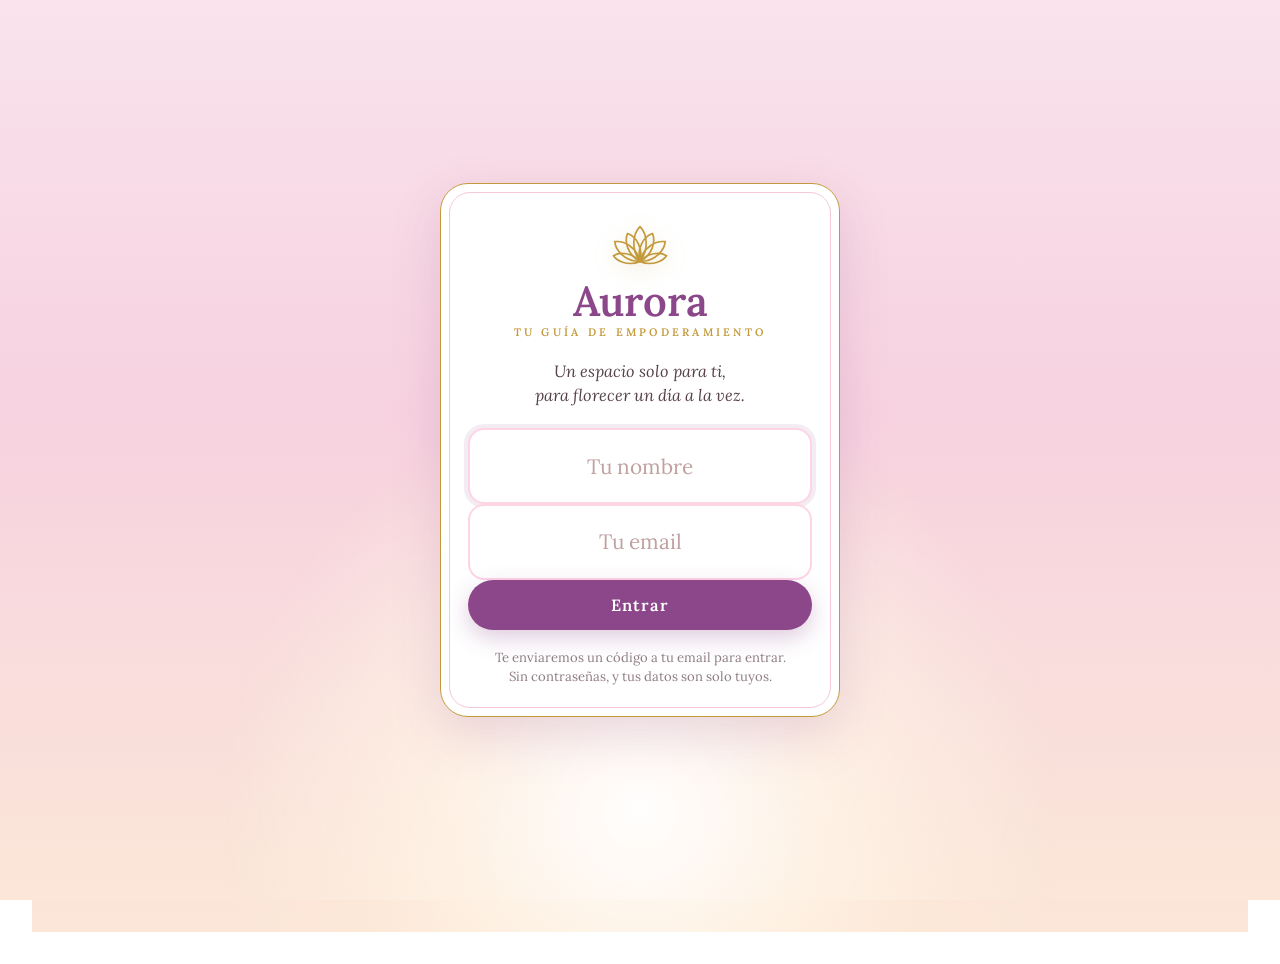
==== index.html @ d2183c68 "Hada madrina: usar la imagen de la dueña, con las alas separadas en capas para que aleteen y la estr" ====
<!DOCTYPE html>
<html lang="es">
<head>
  <meta charset="UTF-8" />
  <meta name="viewport" content="width=device-width, initial-scale=1.0"/>
  <meta name="theme-color" content="#ffd4e5"/>
  <meta name="description" content="Tu compañera de empoderamiento personal: diario emocional, metas, hábitos y más."/>
  <meta name="apple-mobile-web-app-capable" content="yes"/>
  <meta name="apple-mobile-web-app-status-bar-style" content="default"/>
  <meta name="apple-mobile-web-app-title" content="Aurora"/>
  <link rel="manifest" href="/manifest.json"/>
  <link rel="apple-touch-icon" href="/icon-192.png"/>
  <link rel="icon" type="image/png" sizes="192x192" href="/icon-192.png"/>
  <link rel="icon" type="image/png" sizes="512x512" href="/icon-512.png"/>
  <link rel="preconnect" href="https://fonts.googleapis.com">
  <link rel="preconnect" href="https://fonts.gstatic.com" crossorigin>
  <link href="https://fonts.googleapis.com/css2?family=Libre+Baskerville:wght@400;700&display=swap" rel="stylesheet">
  <title>Aurora - Tu Guía de Empoderamiento</title>
  <link rel="stylesheet" href="style.css?v=120" />
  
  <!-- ⭐ ADMIN MODE EARLY DETECTION -->
  <script>
    if (new URLSearchParams(window.location.search).has('admin')) {
      console.log('🔧 Modo Admin detectado en HEAD');
      localStorage.setItem('usuario', 'Admin');
      document.addEventListener('DOMContentLoaded', () => {
        const dashboard = document.getElementById('seccion-dashboard');
        const menu = document.getElementById('seccion-menu');
        const misCitas = document.getElementById('btn-mis-citas');
        const header = document.querySelector('header');
        const btnFlotante = document.querySelector('.btn-menu-flotante');
        
        if (dashboard) dashboard.classList.remove('activa');
        if (menu) menu.classList.add('activa');
        if (misCitas) misCitas.classList.add('visible');
        if (header) {
          header.textContent = 'Admin';
          header.classList.remove('oculto');
        }
        if (btnFlotante) btnFlotante.classList.remove('oculto');
        
        console.log('✅ Admin portal activado desde HEAD');
      });
    }
  </script>
  <script>
    if ('serviceWorker' in navigator) {
      window.addEventListener('load', () => {
        navigator.serviceWorker.register('/service-worker.js')
          .then(reg => console.log('✅ SW registrado'))
          .catch(err => console.log('❌ Error SW', err));
      });
    }
  </script>
  <link rel="stylesheet" href="/aurora2.css?v=1">
  <link rel="stylesheet" href="/aurora3.css?v=11">
  <link rel="stylesheet" href="/hada.css?v=2">
</head>
<body>
  <header class="oculto">Aurora</header>
  
  <!-- Botón flotante para volver al menú -->
  <button class="btn-menu-flotante oculto" onclick="mostrarMenu()" title="Volver al Menú">
    📋
  </button>
  

  

  <main>
    <!-- SECCIÓN MI DÍA (DASHBOARD) - PORTADA PRINCIPAL -->
    <section id="seccion-dashboard" class="seccion activa">
      <div class="a2-portada" id="portadaPrincipal">
        <div class="a2-cielo a2-cielo-1 activa"></div>
        <div class="a2-cielo a2-cielo-2"></div>
        <div class="a2-cielo a2-cielo-3"></div>
        <div class="a2-cielo a2-cielo-4"></div>
        <div class="a2-cielo a2-cielo-5"></div>
        <div class="a2-cielo a2-cielo-6"></div>
        <div class="a2-sol"></div>
        <div class="a2-adorno" style="top:7%;left:8%;width:34px;height:34px;animation-delay:-2s"><svg viewBox="-12 -12 24 24"><g fill="#F2B8C6"><path d="M0,0 C5,-4.2 3.8,-9.6 0,-12 C-3.8,-9.6 -5,-4.2 0,0 Z" transform="rotate(0)"/><path d="M0,0 C5,-4.2 3.8,-9.6 0,-12 C-3.8,-9.6 -5,-4.2 0,0 Z" transform="rotate(72)"/><path d="M0,0 C5,-4.2 3.8,-9.6 0,-12 C-3.8,-9.6 -5,-4.2 0,0 Z" transform="rotate(144)"/><path d="M0,0 C5,-4.2 3.8,-9.6 0,-12 C-3.8,-9.6 -5,-4.2 0,0 Z" transform="rotate(216)"/><path d="M0,0 C5,-4.2 3.8,-9.6 0,-12 C-3.8,-9.6 -5,-4.2 0,0 Z" transform="rotate(288)"/></g><circle r="2.4" fill="#C39A3B"/></svg></div><div class="a2-adorno" style="top:13%;right:10%;width:22px;height:22px;animation-delay:-6s"><svg viewBox="-12 -12 24 24"><g fill="#D9C7EA"><path d="M0,0 C5,-4.2 3.8,-9.6 0,-12 C-3.8,-9.6 -5,-4.2 0,0 Z" transform="rotate(0)"/><path d="M0,0 C5,-4.2 3.8,-9.6 0,-12 C-3.8,-9.6 -5,-4.2 0,0 Z" transform="rotate(72)"/><path d="M0,0 C5,-4.2 3.8,-9.6 0,-12 C-3.8,-9.6 -5,-4.2 0,0 Z" transform="rotate(144)"/><path d="M0,0 C5,-4.2 3.8,-9.6 0,-12 C-3.8,-9.6 -5,-4.2 0,0 Z" transform="rotate(216)"/><path d="M0,0 C5,-4.2 3.8,-9.6 0,-12 C-3.8,-9.6 -5,-4.2 0,0 Z" transform="rotate(288)"/></g><circle r="2.4" fill="#C39A3B"/></svg></div><div class="a2-adorno" style="top:24%;left:16%;width:12px;height:12px;animation-delay:-4s"><svg viewBox="-10 -10 20 20"><path fill="#C39A3B" d="M0,-10 C2.2,-2.2 2.2,-2.2 10,0 C2.2,2.2 2.2,2.2 0,10 C-2.2,2.2 -2.2,2.2 -10,0 C-2.2,-2.2 -2.2,-2.2 0,-10 Z"/></svg></div><div class="a2-adorno" style="top:20%;right:22%;width:10px;height:10px;animation-delay:-8s"><svg viewBox="-10 -10 20 20"><path fill="#C39A3B" d="M0,-10 C2.2,-2.2 2.2,-2.2 10,0 C2.2,2.2 2.2,2.2 0,10 C-2.2,2.2 -2.2,2.2 -10,0 C-2.2,-2.2 -2.2,-2.2 0,-10 Z"/></svg></div><div class="a2-adorno" style="bottom:16%;left:7%;width:26px;height:26px;animation-delay:-3s"><svg viewBox="-12 -12 24 24"><g fill="#F6D2B4"><path d="M0,0 C5,-4.2 3.8,-9.6 0,-12 C-3.8,-9.6 -5,-4.2 0,0 Z" transform="rotate(0)"/><path d="M0,0 C5,-4.2 3.8,-9.6 0,-12 C-3.8,-9.6 -5,-4.2 0,0 Z" transform="rotate(72)"/><path d="M0,0 C5,-4.2 3.8,-9.6 0,-12 C-3.8,-9.6 -5,-4.2 0,0 Z" transform="rotate(144)"/><path d="M0,0 C5,-4.2 3.8,-9.6 0,-12 C-3.8,-9.6 -5,-4.2 0,0 Z" transform="rotate(216)"/><path d="M0,0 C5,-4.2 3.8,-9.6 0,-12 C-3.8,-9.6 -5,-4.2 0,0 Z" transform="rotate(288)"/></g><circle r="2.4" fill="#C39A3B"/></svg></div><div class="a2-adorno" style="bottom:9%;right:8%;width:38px;height:38px;animation-delay:-9s"><svg viewBox="-12 -12 24 24"><g fill="#F6C9DA"><path d="M0,0 C5,-4.2 3.8,-9.6 0,-12 C-3.8,-9.6 -5,-4.2 0,0 Z" transform="rotate(0)"/><path d="M0,0 C5,-4.2 3.8,-9.6 0,-12 C-3.8,-9.6 -5,-4.2 0,0 Z" transform="rotate(72)"/><path d="M0,0 C5,-4.2 3.8,-9.6 0,-12 C-3.8,-9.6 -5,-4.2 0,0 Z" transform="rotate(144)"/><path d="M0,0 C5,-4.2 3.8,-9.6 0,-12 C-3.8,-9.6 -5,-4.2 0,0 Z" transform="rotate(216)"/><path d="M0,0 C5,-4.2 3.8,-9.6 0,-12 C-3.8,-9.6 -5,-4.2 0,0 Z" transform="rotate(288)"/></g><circle r="2.4" fill="#C39A3B"/></svg></div><div class="a2-adorno" style="bottom:26%;right:14%;width:11px;height:11px;animation-delay:-5s"><svg viewBox="-10 -10 20 20"><path fill="#B5527F" d="M0,-10 C2.2,-2.2 2.2,-2.2 10,0 C2.2,2.2 2.2,2.2 0,10 C-2.2,2.2 -2.2,2.2 -10,0 C-2.2,-2.2 -2.2,-2.2 0,-10 Z"/></svg></div>
        <div class="a2-contenido">
          <img src="/static/images/cartas-aurora/loto.svg" alt="Aurora" class="a2-loto" />
          <p class="a2-saludo" id="a2Saludo">Buenos días</p>
          <h1 class="a2-nombre" id="a2Nombre">Aurora</h1>
          <p class="a2-sub" id="a2Sub">Tu guía de empoderamiento</p>
          <div class="a2-tarjeta" id="a2Checkin">
            <div class="a2-preguntando">
              <p class="a2-pregunta">¿Cómo está tu día hoy?</p>
              <div class="a2-animos"><button type="button" class="a2-animo" onclick="elegirAnimo('feliz')"><span>😊</span><span>Feliz</span></button><button type="button" class="a2-animo" onclick="elegirAnimo('tranquila')"><span>😌</span><span>Tranquila</span></button><button type="button" class="a2-animo" onclick="elegirAnimo('cansada')"><span>😴</span><span>Cansada</span></button><button type="button" class="a2-animo" onclick="elegirAnimo('triste')"><span>😢</span><span>Triste</span></button><button type="button" class="a2-animo" onclick="elegirAnimo('ansiosa')"><span>😰</span><span>Ansiosa</span></button></div>
            </div>
            <div class="a2-respuesta">
              <p class="a2-hoy" id="a2Hoy"></p>
              <p class="a2-mensaje" id="a2Mensaje"></p>
              <div class="a2-carta-dia" id="a2CartaDia"></div>
              <p class="a2-ayuda" id="a2Ayuda"></p>
              <div class="a2-acciones">
                <button type="button" class="a2-btn-sec" onclick="escribirAnimoEnDiario()">Escribir en mi diario</button>
              </div>
              <button type="button" class="a2-cambiar" onclick="cambiarAnimo()">Cambiar cómo me siento</button>
            </div>
          </div>
          <p class="a2-frase" id="fraseMotivacional"></p>
          <button class="a2-btn a2-entrar" onclick="mostrarMenu()">Entrar</button>
          <div class="a2-puntos"><i class="activo"></i><i></i><i></i><i></i><i></i><i></i></div>
        </div>
      </div>
    </section>

    <!-- ===== AURORA 3 · HOY (lo que se ve al entrar) ===== -->
    <section id="seccion-hoy" class="seccion a3-pantalla">
      <div class="a3-hoy-cab">
        <div>
          <p class="a3-fecha" id="a3Fecha"></p>
          <h1 class="a3-saludo" id="a3Saludo">Hola</h1>
        </div>
        <div class="a3-racha" id="a3Racha" title="Días seguidos entrando a Aurora"><span class="a3-racha-num" id="a3RachaNum">1</span><span class="a3-racha-txt" id="a3RachaTxt">día</span></div>
      </div>

      <div class="a3-animo-caja">
        <p class="a3-pregunta">¿Cómo está tu día hoy?</p>
        <div class="a3-animos" id="a3Animos">
          <button type="button" data-animo="feliz" onclick="a3ElegirAnimo('feliz')"><span>😊</span>Feliz</button>
          <button type="button" data-animo="tranquila" onclick="a3ElegirAnimo('tranquila')"><span>😌</span>Tranquila</button>
          <button type="button" data-animo="cansada" onclick="a3ElegirAnimo('cansada')"><span>😴</span>Cansada</button>
          <button type="button" data-animo="triste" onclick="a3ElegirAnimo('triste')"><span>😢</span>Triste</button>
          <button type="button" data-animo="ansiosa" onclick="a3ElegirAnimo('ansiosa')"><span>😰</span>Ansiosa</button>
        </div>
        <p class="a3-animo-msg" id="a3AnimoMsg"></p>
      </div>

      <button type="button" class="a3-carta" id="a3Carta" onclick="a3VoltearCarta()" aria-label="Tu carta de poder de hoy">
        <span class="a3-carta-giro">
          <span class="a3-carta-cara a3-carta-dorso">
            <img src="/static/images/cartas-aurora/loto.svg" alt="" />
            <span>Toca para descubrir<br>tu carta de hoy</span>
          </span>
          <span class="a3-carta-cara a3-carta-frente">
            <small>Tu carta de hoy</small>
            <span class="a3-carta-frase" id="a3CartaFrase"></span>
          </span>
        </span>
      </button>

      <div class="a3-reto" id="a3Reto">
        <div class="a3-reto-txt">
          <small>Reto de hoy</small>
          <p id="a3RetoTexto"></p>
        </div>
        <button type="button" class="a3-reto-btn" id="a3RetoBtn" onclick="a3RetoHecho()">Lo hice</button>
      </div>

      <div class="a3-accesos">
        <button type="button" onclick="escribirAnimoEnDiario()"><span>✍️</span>Escribir en mi diario</button>
        <button type="button" onclick="a3Ir('calma')"><span>🌬️</span>Respirar un momento</button>
      </div>
    </section>

    <!-- ===== AURORA 3 · CRECER ===== -->
    <section id="seccion-crecer" class="seccion a3-pantalla">
      <div class="a3-titulo">
        <h1>Crecer</h1>
        <p>Tus metas, tus hábitos y tu año</p>
      </div>
      <div class="a3-tarjetas">
        <button type="button" class="a3-tarjeta pal-a" onclick="mostrarSeccion('crecimiento')"><span class="a3-ico">🎯</span><b>Mis metas</b><small>Lo que quiero lograr</small></button>
        <button type="button" class="a3-tarjeta pal-b a3-premium" onclick="verificarAccesoPremium('habitos-calendario')"><span class="a3-ico">📅</span><b>Mis hábitos</b><small>Un día a la vez</small></button>
        <button type="button" class="a3-tarjeta pal-c a3-premium" onclick="verificarAccesoPremium('mi-año')"><span class="a3-ico">🌺</span><b>Mi año 2027</b><small>Visión y palabra del año</small></button>
        <button type="button" class="a3-tarjeta pal-d a3-premium" onclick="verificarAccesoPremium('collage')"><span class="a3-ico">🎨</span><b>Mi collage</b><small>Crea con imágenes</small></button>
      </div>
      <button type="button" class="a3-fila-grande" onclick="mostrarSeccion('cartas-poder')"><span class="a3-ico">🎴</span><span><b>Cartas de poder</b><small>Voltea una carta cuando la necesites</small></span><i>›</i></button>
      <p class="a3-subtitulo">Ejercicios por tema</p>
      <div class="a3-lista">
        <button type="button" onclick="mostrarSeccion('empoderamiento')"><span class="a3-ico">💪</span><span><b>Empoderamiento</b><small>Tu voz, tus límites, tus logros</small></span><i>›</i></button>
        <button type="button" onclick="mostrarSeccion('autoestima')"><span class="a3-ico">🌟</span><span><b>Autoestima</b><small>Tus cualidades y fortalezas</small></span><i>›</i></button>
        <button type="button" onclick="mostrarSeccion('amor-propio')"><span class="a3-ico">💗</span><span><b>Amor propio</b><small>Carta a ti misma y tus victorias</small></span><i>›</i></button>
        <button type="button" class="a3-premium" onclick="verificarAccesoPremium('afirmaciones')"><span class="a3-ico">💫</span><span><b>Afirmaciones</b><small>Frases para repetir y crear las tuyas</small></span><i>›</i></button>
      </div>
    </section>

    <!-- ===== AURORA 3 · YO ===== -->
    <section id="seccion-yo" class="seccion a3-pantalla">
      <div class="a3-yo-cab">
        <div class="a3-avatar" id="a3Avatar">A</div>
        <div>
          <h1 id="a3YoNombre">Mi espacio</h1>
          <p id="a3YoCorreo"></p>
        </div>
      </div>
      <button type="button" class="a3-premium-caja" id="a3PremiumCaja" onclick="mostrarSeccion('premium')">
        <b id="a3PremiumTitulo">Prueba Premium 7 días gratis</b>
        <small id="a3PremiumSub">Hábitos, tu año 2027, collage y las 40 cartas</small>
      </button>
      <div class="a3-lista">
        <button type="button" onclick="mostrarSeccion('progreso')"><span class="a3-ico">📊</span><span><b>Mi progreso</b><small>Todo lo que has avanzado</small></span><i>›</i></button>
        <button type="button" onclick="a3Compartir()"><span class="a3-ico">💌</span><span><b>Compartir Aurora</b><small>Invita a tus amigas</small></span><i>›</i></button>
        <button type="button" onclick="window.open('https://auroraempowerment.store/', '_blank')"><span class="a3-ico">🛍️</span><span><b>Tienda Aurora</b><small>Planners y más</small></span><i>›</i></button>
        <button type="button" onclick="hadaCambiarVisible()"><span class="a3-ico">🧚</span><span><b id="hadaYoTexto">Ocultar a mi hada madrina</b><small>La que te saluda en Hoy</small></span><i>›</i></button>
        <button type="button" onclick="cerrarSesion()"><span class="a3-ico">🚪</span><span><b>Cerrar sesión</b><small>Puedes volver cuando quieras</small></span><i>›</i></button>
      </div>
    </section>

    <!-- SECCIÓN MENÚ DE CATEGORÍAS -->
    <section id="seccion-menu" class="seccion">
      <div class="menu-categorias-section">
        <p class="menu-categorias-subtitulo-unico">✨ Elige dónde quieres brillar hoy 💕</p>
        
        <div class="categorias-grid">
          <div class="categoria-item" onclick="mostrarSeccion('inicio')">
            <div class="categoria-card" style="background-image: url('/static/images/categorias/ritual-diario.png')">
              <div class="categoria-overlay"></div>
            </div>
            <div class="categoria-nombre">Mi Ritual Diario</div>
          </div>
          
          <div class="categoria-item" onclick="mostrarSeccion('empoderamiento')">
            <div class="categoria-card" style="background-image: url('/static/images/categorias/empoderamiento.png')">
              <div class="categoria-overlay"></div>
            </div>
            <div class="categoria-nombre">Empoderamiento</div>
          </div>
          
          <div class="categoria-item" onclick="mostrarSeccion('cartas-poder')">
            <div class="categoria-card" style="background-image: url('/static/images/categorias/cartas-poder.png')">
              <div class="categoria-overlay"></div>
            </div>
            <div class="categoria-nombre">Cartas de Poder</div>
          </div>
          
          <div class="categoria-item categoria-premium-locked" onclick="verificarAccesoPremium('cartas-premium')">
            <div class="categoria-card" style="background-image: url('/static/images/categorias/cartas-poder.png')">
              <div class="categoria-overlay"></div>
              <div class="premium-lock-badge">🔒</div>
            </div>
            <div class="categoria-nombre">Cartas de Poder Premium <span class="premium-tag">Premium</span></div>
          </div>
          
          <div class="categoria-item categoria-premium-locked" onclick="verificarAccesoPremium('afirmaciones')">
            <div class="categoria-card" style="background-image: url('/static/images/categorias/afirmaciones.png')">
              <div class="categoria-overlay"></div>
              <div class="premium-lock-badge">🔒</div>
            </div>
            <div class="categoria-nombre">Afirmaciones <span class="premium-tag">Premium</span></div>
          </div>
          
          <div class="categoria-item" onclick="mostrarSeccion('amor-propio')">
            <div class="categoria-card" style="background-image: url('/static/images/categorias/amor-propio.png')">
              <div class="categoria-overlay"></div>
            </div>
            <div class="categoria-nombre">Amor Propio</div>
          </div>
          
          <div class="categoria-item" onclick="mostrarSeccion('autoestima')">
            <div class="categoria-card" style="background-image: url('/static/images/categorias/autoestima.png')">
              <div class="categoria-overlay"></div>
            </div>
            <div class="categoria-nombre">Autoestima</div>
          </div>
          
          <div class="categoria-item" onclick="mostrarSeccion('calma')">
            <div class="categoria-card" style="background-image: url('/static/images/categorias/calma.jpg')">
              <div class="categoria-overlay"></div>
            </div>
            <div class="categoria-nombre">Calma y Bienestar</div>
          </div>
          
          <div class="categoria-item" onclick="mostrarSeccion('diario')">
            <div class="categoria-card" style="background-image: url('/static/images/categorias/diario.png')">
              <div class="categoria-overlay"></div>
            </div>
            <div class="categoria-nombre">Mi Diario</div>
          </div>
          
          <div class="categoria-item" onclick="mostrarSeccion('crecimiento')">
            <div class="categoria-card" style="background-image: url('/static/images/categorias/crecimiento.png')">
              <div class="categoria-overlay"></div>
            </div>
            <div class="categoria-nombre">Crecimiento</div>
          </div>
          
          <div class="categoria-item categoria-premium-locked" onclick="verificarAccesoPremium('collage')">
            <div class="categoria-card" style="background-image: url('/static/images/categorias/collage.png')">
              <div class="categoria-overlay"></div>
              <div class="premium-lock-badge">🔒</div>
            </div>
            <div class="categoria-nombre">Mi Collage <span class="premium-tag">Premium</span></div>
          </div>
          
          <div class="categoria-item categoria-premium-locked" onclick="verificarAccesoPremium('mi-año')">
            <div class="categoria-card" style="background-image: url('/static/images/categorias/flores.png')">
              <div class="categoria-overlay"></div>
              <div class="premium-lock-badge">🔒</div>
            </div>
            <div class="categoria-nombre">El Año donde Florezco <span class="premium-tag">Premium</span></div>
          </div>
          
          <div class="categoria-item" onclick="mostrarSeccion('progreso')">
            <div class="categoria-card" style="background-image: url('/static/images/categorias/progreso.png')">
              <div class="categoria-overlay"></div>
            </div>
            <div class="categoria-nombre">Mi Progreso</div>
          </div>
          
          <div class="categoria-item categoria-habitos categoria-premium-locked" onclick="verificarAccesoPremium('habitos-calendario')">
            <div class="categoria-card" style="background-image: url('/static/images/categorias/habitos.jpg');">
              <div class="categoria-overlay"></div>
              <div class="premium-lock-badge">🔒</div>
            </div>
            <div class="categoria-nombre">Calendario de Hábitos <span class="premium-tag">Premium</span></div>
          </div>
          
          
          <div class="categoria-item categoria-tienda" onclick="window.open('https://auroraempowerment.store/', '_blank')">
            <div class="categoria-card categoria-card-tienda" style="background-image: url('/static/images/categorias/tienda.jpg')">
              <div class="categoria-overlay"></div>
              <div class="tienda-badge-categoria">🛍️</div>
            </div>
            <div class="categoria-nombre">Tienda Aurora</div>
            <div class="categoria-descripcion">Productos con propósito que te inspiran cada día ✨</div>
          </div>
          
          <div class="categoria-item categoria-premium" onclick="irACheckoutPremium()">
            <div class="categoria-card categoria-card-premium">
              <div class="categoria-overlay"></div>
              <div class="premium-badge-categoria">👑</div>
              <div class="premium-precio-badge">7 días gratis</div>
            </div>
            <div class="categoria-nombre">🔓 Desbloquear Premium</div>
            <div class="categoria-descripcion">Acceso a TODAS las funciones ✨</div>
          </div>
          
        </div>
        
        <button class="btn-volver-inicio" onclick="volverInicio()">🌸 Volver a Inicio</button>
      </div>
    </section>

    <!-- SECCIÓN INICIO (Registro y bienvenida) -->
    <section id="seccion-inicio" class="seccion">
      <!-- Registro de Usuario (solo si no está registrado) -->
      <div id="registro-form-container" class="registro-usuario-section">
        <div class="portada-aurora">
          <img src="/icon-512.png" alt="Aurora Logo" class="logo-portada" />
          <h2 class="titulo-portada">Aurora</h2>
          <p class="tagline-portada">Tu Guía de Empoderamiento Personal</p>
        </div>
        
        <!-- Registration Form v2.1 - Email Collection ENABLED - 2025-12-03 20:55 -->
        <form id="userForm">
          <h3>✨ Bienvenida a Aurora</h3>
          <p style="text-align: center; color: #8b7d7d; margin-bottom: 20px;">
            Crea tu cuenta para comenzar tu transformación
          </p>
          
          <label for="nombre">Tu nombre:</label>
          <input type="text" id="nombre" name="nombre" placeholder="Escribe tu nombre" required autofocus />
          
          <label for="email">Tu email:</label>
          <input type="email" id="email" name="email" placeholder="tu@email.com" required />
          
          <button type="submit">🌸 Comenzar</button>
        </form>

        <div id="coachResponse"></div>
      </div>

      <!-- Dashboard completo (solo si está registrado) -->
      <div id="dashboard-content" style="display: none;">
        <!-- Estadísticas Rápidas -->
        <div class="stats-grid">
        <div class="stat-card">
          <div class="stat-icon"><img src="/static/images/icono-metas.png" alt="Metas" class="stat-icon-img"></div>
          <div class="stat-numero" id="metas-activas-count">0</div>
          <div class="stat-label">Metas activas</div>
        </div>
        <div class="stat-card">
          <div class="stat-icon"><img src="/static/images/icono-logros.png" alt="Logros" class="stat-icon-img"></div>
          <div class="stat-numero" id="metas-completadas-count">0</div>
          <div class="stat-label">Logros</div>
        </div>
        <div class="stat-card">
          <div class="stat-icon">⚡</div>
          <div class="stat-numero" id="racha-dias-count">0</div>
          <div class="stat-label">Días de poder</div>
        </div>
        <div class="stat-card nivel-logros-card">
          <div class="nivel-icono">🏆</div>
          <div class="nivel-label">Nivel de Logros</div>
          <div class="nivel-numero" id="nivel-logros-numero">1</div>
          <div class="nivel-barra-container">
            <div class="nivel-barra-fill" id="nivel-barra-fill"></div>
          </div>
          <div class="nivel-descripcion" id="nivel-descripcion">Principiante</div>
        </div>
      </div>

      <!-- MI RITUAL DIARIO -->
      <div class="mi-ritual-diario-container">
        <div class="ritual-diario-header">
          <h1>✨ Mi Ritual Diario ✨</h1>
          <p>Tu espacio sagrado para comenzar y cerrar cada día con intención</p>
        </div>

        <!-- 1. Ritual Matutino -->
        <div class="ritual-section matutino">
          <h3>🌅 Ritual Matutino</h3>
          <p class="ritual-descripcion">Comienza tu día con intención y poder</p>
          
          <div class="afirmacion-sugerida-box">
            <p class="afirmacion-label">💫 Afirmación sugerida:</p>
            <p id="afirmacion-sugerida" class="afirmacion-texto"></p>
            <button onclick="generarAfirmacionAleatoria()" class="btn-renovar">🔄 Otra afirmación</button>
          </div>
          
          <label>✨ Tu afirmación del día:</label>
          <textarea id="afirmacion-matutina" rows="4" placeholder="Ej: Soy capaz de lograr todo lo que me proponga"></textarea>
          
          <label>🎯 Intención para hoy:</label>
          <textarea id="intencion-dia" rows="4" placeholder="¿Qué deseas lograr o sentir hoy?"></textarea>
          
          <button onclick="guardarRitualMatutino()" class="btn-guardar-ritual">🌟 Completar Ritual Matutino</button>
        </div>

        <!-- 2. Pausa Consciente -->
        <div class="ritual-section pausa-consciente">
          <h3>🧘‍♀️ Pausa Consciente</h3>
          <p class="ritual-descripcion">Un momento de calma en medio de tu día</p>
          
          <div class="respiracion-box">
            <p class="respiracion-instruccion">Respira profundo y conecta contigo</p>
            <div class="circulo-respiracion" id="circulo-respiracion">
              <span id="texto-respiracion">Inhala</span>
            </div>
            <button onclick="iniciarRespiracion()" class="btn-respiracion">🌬️ Iniciar Respiración Guiada</button>
          </div>
          
          <label>💭 ¿Cómo te sientes ahora mismo?</label>
          <textarea id="pausa-sentimiento" rows="3" placeholder="Describe cómo te encuentras en este momento..."></textarea>
          
          <label>🌸 Un pensamiento positivo:</label>
          <textarea id="pausa-pensamiento" rows="3" placeholder="Escribe algo que te haga sonreír..."></textarea>
          
          <button onclick="guardarPausaConsciente()" class="btn-guardar-pausa">🧘‍♀️ Guardar Mi Pausa</button>
        </div>

        <!-- 3. Gratitud -->
        <div class="gratitud-section">
          <h3>🙏 Gratitud</h3>
          <p class="gratitud-descripcion">Escribe 3 cosas por las que estés agradecida hoy</p>
          
          <div class="gratitudes-inputs">
            <input type="text" id="gratitud1" placeholder="1. Estoy agradecida por..." maxlength="100" />
            <input type="text" id="gratitud2" placeholder="2. Me siento afortunada de..." maxlength="100" />
            <input type="text" id="gratitud3" placeholder="3. Valoro mucho..." maxlength="100" />
          </div>
          
          <button onclick="guardarGratitudes()" class="btn-guardar-gratitud">💖 Guardar Gratitudes</button>
        </div>

        <!-- 4. Ritual Nocturno -->
        <div class="ritual-section nocturno">
          <h3>🌙 Ritual Nocturno</h3>
          <p class="ritual-descripcion">Cierra tu día con reflexión y paz</p>
          
          <label>✨ Reflexión del día:</label>
          <textarea id="reflexion-noche" rows="4" placeholder="¿Qué aprendiste hoy? ¿De qué te sientes orgullosa?"></textarea>
          
          <label>🌟 Lo mejor de hoy fue:</label>
          <textarea id="mejor-del-dia" rows="3" placeholder="El momento más bonito de tu día..."></textarea>
          
          <button onclick="guardarRitualNocturno()" class="btn-guardar-ritual">🌙 Completar Ritual Nocturno</button>
        </div>
      </div>
      </div>
    </section>

    <!-- SECCIÓN EMPODERAMIENTO -->
    <section id="seccion-empoderamiento" class="seccion">
      <div class="bienvenida">
        <h1>💪 Empoderamiento</h1>
        <p>✨ Desarrolla tu poder interior a través de desafíos y ejercicios prácticos</p>
      </div>

      <!-- Desafío del Día -->
      <div class="desafio-section">
        <h3>🎯 Desafío del Día</h3>
        <p class="desafio-descripcion">Un pequeño reto diario para expandir tu zona de confort</p>
        <div id="desafio-del-dia" class="desafio-card">
          <p class="desafio-texto">Hoy, di NO a algo que no quieres hacer sin sentir culpa</p>
        </div>
        <button onclick="generarNuevoDesafio()" class="btn-nuevo-desafio">🔄 Nuevo Desafío</button>
        <button onclick="completarDesafio()" class="btn-completar-desafio">✅ He Completado Este Desafío</button>
      </div>

      <!-- Ejercicios de Empoderamiento -->
      <div class="ejercicios-section">
        <h3>📝 Ejercicios Prácticos</h3>
        
        <div class="ejercicio-card">
          <h4>🗣️ Encuentra Tu Voz</h4>
          <p>Escribe sobre una situación donde quieres expresar tu opinión:</p>
          <textarea id="ejercicio-voz" rows="6" placeholder="¿Qué necesitas decir? ¿A quién?"></textarea>
          <button onclick="guardarEjercicio('voz')" class="btn-guardar-ejercicio">💾 Guardar</button>
        </div>

        <div class="ejercicio-card">
          <h4>⚡ Define Tus Límites</h4>
          <p>Escribe 3 límites que necesitas establecer en tu vida:</p>
          <textarea id="ejercicio-limites" rows="6" placeholder="1. No...\n2. No...\n3. No..."></textarea>
          <button onclick="guardarEjercicio('limites')" class="btn-guardar-ejercicio">💾 Guardar</button>
        </div>

        <div class="ejercicio-card">
          <h4>👑 Tu Poder Personal</h4>
          <p>Completa: "Soy poderosa cuando..."</p>
          <textarea id="ejercicio-poder" rows="6" placeholder="Describe momentos donde te has sentido en tu poder"></textarea>
          <button onclick="guardarEjercicio('poder')" class="btn-guardar-ejercicio">💾 Guardar</button>
        </div>
      </div>

      <!-- Tracker de Logros de Empoderamiento -->
      <div class="logros-empoderamiento-section">
        <h3>🏆 Mis Logros de Empoderamiento</h3>
        <div id="logros-empoderamiento-lista" class="logros-lista"></div>
      </div>
    </section>

    <!-- SECCIÓN CARTAS DE PODER -->
    <section id="seccion-cartas-poder" class="seccion">
      <div class="bienvenida">
        <h1>🎴 Cartas de Poder</h1>
        <p>✨ Voltea una carta y recibe el mensaje que necesitas para brillar hoy</p>
      </div>

      <!-- Test de Estado de Ánimo (Premium) -->
      <div id="test-animo-premium" class="test-animo-container" style="display: none;">
        <div class="test-animo-card">
          <h3>💭 ¿Cómo te sientes hoy?</h3>
          <p>Cuéntame tu estado de ánimo y recibirás una carta especial</p>
          <textarea id="input-animo" placeholder="Ejemplo: Me siento cansada y triste, necesito motivación..." rows="4"></textarea>
          <button onclick="analizarEstadoAnimo()" class="btn-analizar-animo">✨ Recibir mi Carta de Poder</button>
        </div>
      </div>

      <!-- Modal para mostrar carta personalizada -->
      <div id="modal-carta-personalizada" class="modal-carta-personalizada" style="display: none;">
        <div class="modal-carta-content">
          <button onclick="cerrarCartaPersonalizada()" class="btn-cerrar-modal">✕</button>
          <img src="/static/images/cartas-aurora/loto.svg" alt="" class="a2-modal-loto">
          <h3 id="titulo-carta-personalizada"></h3>
          <p id="mensaje-carta-personalizada"></p>
          <button onclick="cerrarCartaPersonalizada()" class="btn-continuar">💫 Continuar</button>
        </div>
      </div>

      <div class="cartas-poder-section">
        <p class="cartas-instrucciones">💫 Haz clic en cualquier carta para revelar tu mensaje de poder</p>
        
        <div class="cartas-contador">
          <p>Cartas reveladas: <span id="cartas-reveladas">0</span> / <span id="cartas-total">20</span></p>
          <button onclick="reiniciarCartas()" class="btn-reiniciar-cartas">🔄 Reiniciar Cartas</button>
        </div>

        <div class="cartas-grid" id="cartasGrid">
        </div>
      </div>
    </section>

    <!-- SECCIÓN AFIRMACIONES (NUEVA SECCIÓN SEPARADA) -->
    <section id="seccion-afirmaciones" class="seccion">
      <div class="bienvenida">
        <h1>💫 Afirmaciones Poderosas</h1>
        <p>✨ Reprograma tu mente con afirmaciones que transforman</p>
      </div>

      <!-- Afirmaciones Categorizadas -->
      <div class="afirmaciones-section">
        <h3>🌈 Categorías de Afirmaciones</h3>
        <p class="afirmaciones-descripcion">Elige una categoría y practica afirmaciones poderosas diariamente</p>
        
        <div class="categoria-tabs">
          <button onclick="mostrarAfirmacionesCategoria('belleza')" class="tab-afirmacion active">💅 Belleza</button>
          <button onclick="mostrarAfirmacionesCategoria('cuerpo')" class="tab-afirmacion">🧘‍♀️ Cuerpo</button>
          <button onclick="mostrarAfirmacionesCategoria('mente')" class="tab-afirmacion">🧠 Mente</button>
          <button onclick="mostrarAfirmacionesCategoria('valor')" class="tab-afirmacion">💎 Valor</button>
        </div>

        <div id="afirmaciones-container" class="afirmaciones-container">
          <p class="afirmacion-texto" id="afirmacion-actual">Soy hermosa tal como soy, mi belleza es única e irreemplazable</p>
          <button onclick="siguienteAfirmacion()" class="btn-siguiente-afirmacion">🔄 Siguiente Afirmación</button>
        </div>

        <div class="afirmacion-personalizada">
          <h4>✍️ Crea Tu Afirmación Personal</h4>
          <textarea id="afirmacion-personal" rows="8" placeholder="Escribe tu propia afirmación poderosa..."></textarea>
          <button onclick="guardarAfirmacionPersonal()" class="btn-guardar-afirmacion">💾 Guardar Mi Afirmación</button>
        </div>
      </div>
    </section>

    <!-- SECCIÓN AMOR PROPIO -->
    <section id="seccion-amor-propio" class="seccion">
      <div class="bienvenida">
        <h1>💗 Amor Propio</h1>
        <p>✨ Cultiva una relación amorosa contigo misma</p>
      </div>

      <!-- Reflexiones Guiadas -->
      <div class="reflexiones-section">
        <h3>📝 Reflexiones de Amor Propio</h3>
        
        <div class="reflexion-card">
          <h4>🌸 ¿Qué amas de ti hoy?</h4>
          <textarea id="reflexion-amor" rows="6" placeholder="Escribe 3 cosas que amas de ti..."></textarea>
          <button onclick="guardarReflexion('amor')" class="btn-guardar-reflexion">💾 Guardar</button>
        </div>

        <div class="reflexion-card">
          <h4>💝 Carta a Ti Misma</h4>
          <p>Escríbete una carta de amor y compasión</p>
          <textarea id="carta-amor" rows="8" placeholder="Querida yo..."></textarea>
          <button onclick="guardarReflexion('carta')" class="btn-guardar-reflexion">💾 Guardar</button>
        </div>
      </div>

      <!-- Celebración de Victorias -->
      <div class="victorias-section">
        <h3>🎉 Celebra Tus Victorias</h3>
        <p>Cada logro merece ser celebrado, sin importar cuán pequeño parezca</p>
        
        <div class="nueva-victoria">
          <input type="text" id="nueva-victoria" placeholder="Hoy me siento orgullosa de..." />
          <button onclick="agregarVictoria()" class="btn-agregar-victoria">✨ Celebrar</button>
        </div>

        <div id="mis-victorias" class="victorias-lista"></div>
      </div>
    </section>

    <!-- SECCIÓN AUTOESTIMA -->
    <section id="seccion-autoestima" class="seccion">
      <div class="bienvenida">
        <h1>🌟 Autoestima</h1>
        <p>✨ Fortalece tu valoración personal y reconoce tu grandeza</p>
      </div>

      <!-- Medidor Visual de Autoestima -->
      <div class="medidor-autoestima-section">
        <h3>📊 ¿Cómo está tu autoestima hoy?</h3>
        <p class="medidor-descripcion">Mueve el deslizador para reflejar cómo te sientes</p>
        
        <div class="medidor-container">
          <input type="range" id="medidor-autoestima" min="1" max="10" value="5" class="slider-autoestima" oninput="actualizarMedidor(this.value)">
          <div class="medidor-valor">
            <span id="valor-autoestima">5</span>/10
          </div>
          <p id="mensaje-autoestima" class="mensaje-autoestima">Estás en camino de brillar</p>
        </div>
        
        <button onclick="guardarMedidorAutoestima()" class="btn-guardar-medidor">💾 Registrar Mi Estado</button>
      </div>

      <!-- Ejercicios de Autovaloración -->
      <div class="autovaloracion-section">
        <h3>💎 Ejercicios de Autovaloración</h3>
        
        <div class="ejercicio-valoracion">
          <h4>🌟 Mis 5 Cualidades Más Valiosas</h4>
          <p>Lista 5 cualidades que hacen de ti alguien especial</p>
          <div class="cualidades-inputs">
            <input type="text" id="cualidad1" placeholder="1. Soy..." />
            <input type="text" id="cualidad2" placeholder="2. Soy..." />
            <input type="text" id="cualidad3" placeholder="3. Soy..." />
            <input type="text" id="cualidad4" placeholder="4. Soy..." />
            <input type="text" id="cualidad5" placeholder="5. Soy..." />
          </div>
          <button onclick="guardarCualidades()" class="btn-guardar-cualidades">💾 Guardar</button>
        </div>

        <div class="ejercicio-valoracion">
          <h4>🏆 Logros de los que me siento orgullosa</h4>
          <textarea id="logros-orgullosa" rows="6" placeholder="Escribe los logros que te hacen sentir orgullosa..."></textarea>
          <button onclick="guardarLogrosOrgullosa()" class="btn-guardar-logros">💾 Guardar</button>
        </div>
      </div>

      <!-- Registro de Fortalezas -->
      <div class="fortalezas-section">
        <h3>💪 Mi Banco de Fortalezas</h3>
        <p>Cada vez que notes una fortaleza en ti, agrégala aquí</p>
        
        <div class="agregar-fortaleza">
          <input type="text" id="nueva-fortaleza" placeholder="Ej: Soy resiliente, soy creativa, soy valiente..." />
          <button onclick="agregarFortaleza()" class="btn-agregar-fortaleza">✨ Agregar Fortaleza</button>
        </div>

        <div id="mis-fortalezas" class="fortalezas-lista"></div>
      </div>

      <!-- Historial de Autoestima -->
      <div class="historial-autoestima-section">
        <h3>📈 Mi Evolución</h3>
        <div id="grafico-autoestima" class="grafico-container">
          <p>Aquí verás cómo ha evolucionado tu autoestima con el tiempo</p>
        </div>
      </div>
    </section>

    <!-- SECCIÓN CALMA Y BIENESTAR -->
    <section id="seccion-calma" class="seccion seccion-calma">
      <div class="calma-container">
        <div class="calma-header">
          <h1>🌿 Calma y Bienestar 🌿</h1>
          <p>Tu refugio de paz interior cuando necesites serenidad</p>
        </div>
        <div class="a3-chips">
          <button type="button" onclick="document.querySelector('#seccion-calma .respiracion-card')?.scrollIntoView({behavior:'smooth', block:'start'})">🌬️ Respirar</button>
          <button type="button" onclick="mostrarSeccion('inicio')">🌅 Mi ritual diario</button>
          <button type="button" onclick="mostrarSeccion('ai-coach')">💜 Mensajes de apoyo</button>
        </div>

        <!-- Respiración Guiada -->
        <div class="calma-card respiracion-card">
          <h2>🌬️ Respiración para la Calma</h2>
          <p>Cierra los ojos y déjate guiar por el ritmo de tu respiración</p>
          
          <div class="respiracion-visual">
            <div class="circulo-calma" id="circulo-calma">
              <span id="texto-calma">Respira</span>
            </div>
          </div>
          
          <div class="respiracion-controles">
            <button class="btn-calma-respirar" onclick="iniciarRespiracionCalma()">🌬️ Comenzar</button>
            <select id="tipo-respiracion" class="select-respiracion">
              <option value="relajante">Relajante (4-7-8)</option>
              <option value="equilibrio">Equilibrio (4-4-4-4)</option>
              <option value="rapida">Calmante Rápida (3-3-3)</option>
            </select>
          </div>
          
          <div class="contador-respiraciones">
            <span>Respiraciones: <strong id="contador-resp">0</strong></span>
          </div>
        </div>

        <!-- Técnica 5-4-3-2-1 Grounding -->
        <div class="calma-card grounding-card">
          <h2>🌍 Técnica 5-4-3-2-1</h2>
          <p>Conecta con el presente usando tus sentidos</p>
          
          <div class="grounding-ejercicio">
            <div class="grounding-item" style="--accent-color: #fff2f8;">
              <span class="grounding-numero">5</span>
              <span class="grounding-sentido">👁️ COSAS que puedo VER</span>
              <input type="text" class="grounding-input" id="grounding-5" placeholder="Escribe 5 cosas que ves ahora...">
            </div>
            
            <div class="grounding-item" style="--accent-color: #fdeaf4;">
              <span class="grounding-numero">4</span>
              <span class="grounding-sentido">✋ COSAS que puedo TOCAR</span>
              <input type="text" class="grounding-input" id="grounding-4" placeholder="Escribe 4 cosas que puedes tocar...">
            </div>
            
            <div class="grounding-item" style="--accent-color: #f8d6e6;">
              <span class="grounding-numero">3</span>
              <span class="grounding-sentido">👂 COSAS que puedo OÍR</span>
              <input type="text" class="grounding-input" id="grounding-3" placeholder="Escribe 3 sonidos que escuchas...">
            </div>
            
            <div class="grounding-item" style="--accent-color: #fdeaf4;">
              <span class="grounding-numero">2</span>
              <span class="grounding-sentido">👃 COSAS que puedo OLER</span>
              <input type="text" class="grounding-input" id="grounding-2" placeholder="Escribe 2 olores que percibes...">
            </div>
            
            <div class="grounding-item" style="--accent-color: #fff2f8;">
              <span class="grounding-numero">1</span>
              <span class="grounding-sentido">👅 COSA que puedo SABOREAR</span>
              <input type="text" class="grounding-input" id="grounding-1" placeholder="Escribe 1 sabor...">
            </div>
          </div>
          
          <button class="btn-guardar-grounding" onclick="guardarGrounding()">💾 Guardar mi Momento de Calma</button>
        </div>

        <!-- Afirmaciones Calmantes -->
        <div class="calma-card afirmaciones-calma-card">
          <h2>💜 Afirmaciones para la Paz Interior</h2>
          <p>Repite estas palabras cuando necesites tranquilidad</p>
          
          <div class="afirmacion-calma-display">
            <p id="afirmacion-calma-texto">"Estoy segura. Estoy en paz. Todo está bien en este momento."</p>
            <button class="btn-nueva-afirmacion" onclick="nuevaAfirmacionCalma()">✨ Nueva Afirmación</button>
          </div>
        </div>

        <!-- Libera tus Pensamientos -->
        <div class="calma-card liberar-card">
          <h2>📝 Libera lo que te Pesa</h2>
          <p>Escribe aquí lo que te preocupa y déjalo ir</p>
          
          <textarea id="pensamientos-liberar" class="textarea-liberar" rows="5" placeholder="Escribe aquí lo que te causa ansiedad o estrés... Al escribirlo, comienzas a liberarlo..."></textarea>
          
          <div class="botones-liberar">
            <button class="btn-liberar" onclick="liberarPensamientos()">🍃 Dejar Ir</button>
            <button class="btn-guardar-reflexion" onclick="guardarReflexionCalma()">💾 Guardar Reflexión</button>
          </div>
        </div>

        <!-- Mensaje de Cierre -->
        <div class="calma-mensaje-final">
          <p>🌸 Recuerda: La calma está siempre dentro de ti. Solo necesitas un momento para encontrarla. 🌸</p>
        </div>
      </div>
    </section>

    <!-- SECCIÓN MI DIARIO PERSONAL -->
    <section id="seccion-diario" class="seccion">
      <div class="dc-pagina">
        <div class="dc-cab">
          <h1>Mi diario</h1>
          <p>Tu espacio seguro para escribir, recordar y crecer</p>
        </div>

        <div id="diario-form" class="dc-form">
          <div class="dc-libro" id="dcLibro">
            <div class="dc-lomo" aria-hidden="true"></div>
            <!-- hoja izquierda: escribir -->
            <div class="dc-hoja" data-n="1">
              <div class="dc-hoja-cab">
                <span class="dc-fecha" id="diario-fecha-hoy"></span>
              </div>
              <div class="dc-animo">
                <p>¿Cómo me siento hoy?</p>
                <div class="dc-animos" id="diario-mood-opciones"><button type="button" class="diario-mood-btn" data-mood="feliz" onclick="seleccionarMood(this)">Feliz</button><button type="button" class="diario-mood-btn" data-mood="tranquila" onclick="seleccionarMood(this)">Tranquila</button><button type="button" class="diario-mood-btn" data-mood="agradecida" onclick="seleccionarMood(this)">Agradecida</button><button type="button" class="diario-mood-btn" data-mood="motivada" onclick="seleccionarMood(this)">Motivada</button><button type="button" class="diario-mood-btn" data-mood="pensativa" onclick="seleccionarMood(this)">Pensativa</button><button type="button" class="diario-mood-btn" data-mood="triste" onclick="seleccionarMood(this)">Triste</button><button type="button" class="diario-mood-btn" data-mood="ansiosa" onclick="seleccionarMood(this)">Ansiosa</button><button type="button" class="diario-mood-btn" data-mood="cansada" onclick="seleccionarMood(this)">Cansada</button></div>
              </div>
              <div class="dc-herramientas dc-bloque-deco">
              <div class="dc-letra">
                <button type="button" class="dc-letra-btn" onclick="this.parentElement.classList.toggle('abierta')" aria-label="Elegir letra">Aa <span id="dcLetraNombre">Clásica</span> <i>▾</i></button>
                <div class="dc-letra-menu"><button type="button" class="diario-font-btn active" data-font="'Lora', Georgia, serif" data-nombre="Clásica" onclick="cambiarFuenteDiario(this)" style="font-family: 'Lora', Georgia, serif;">Clásica</button><button type="button" class="diario-font-btn" data-font="'Palatino Linotype', 'Book Antiqua', Palatino, serif" data-nombre="Elegante" onclick="cambiarFuenteDiario(this)" style="font-family: 'Palatino Linotype', 'Book Antiqua', Palatino, serif;">Elegante</button><button type="button" class="diario-font-btn" data-font="'Trebuchet MS', 'Lucida Sans', sans-serif" data-nombre="Sencilla" onclick="cambiarFuenteDiario(this)" style="font-family: 'Trebuchet MS', 'Lucida Sans', sans-serif;">Sencilla</button><button type="button" class="diario-font-btn" data-font="'Comic Sans MS', 'Segoe Print', cursive" data-nombre="Divertida" onclick="cambiarFuenteDiario(this)" style="font-family: 'Comic Sans MS', 'Segoe Print', cursive;">Divertida</button><button type="button" class="diario-font-btn" data-font="'Brush Script MT', 'Segoe Script', cursive" data-nombre="A mano" onclick="cambiarFuenteDiario(this)" style="font-family: 'Brush Script MT', 'Segoe Script', cursive;">A mano</button><button type="button" class="diario-font-btn" data-font="'Courier New', monospace" data-nombre="Máquina de escribir" onclick="cambiarFuenteDiario(this)" style="font-family: 'Courier New', monospace;">Máquina de escribir</button></div>
              </div>
                <button type="button" class="dc-deco-btn" onclick="document.getElementById('dcFotoInput').click()">Foto</button>
                <button type="button" class="dc-deco-btn" onclick="event.stopPropagation(); this.closest('.dc-bloque-deco').classList.toggle('abierta')">Sticker</button>
                <input type="file" id="dcFotoInput" accept="image/*" hidden onchange="dcAgregarFoto(event)" />
                <div class="dc-bandeja" id="dcBandeja"><p>Flores</p><div><button type="button" onclick="dcPonerSticker('🌸')">🌸</button><button type="button" onclick="dcPonerSticker('🌺')">🌺</button><button type="button" onclick="dcPonerSticker('🌷')">🌷</button><button type="button" onclick="dcPonerSticker('🪷')">🪷</button><button type="button" onclick="dcPonerSticker('🌻')">🌻</button><button type="button" onclick="dcPonerSticker('🍀')">🍀</button><button type="button" onclick="dcPonerSticker('🌿')">🌿</button><button type="button" onclick="dcPonerSticker('🦋')">🦋</button></div><p>Amor</p><div><button type="button" onclick="dcPonerSticker('💕')">💕</button><button type="button" onclick="dcPonerSticker('💗')">💗</button><button type="button" onclick="dcPonerSticker('💝')">💝</button><button type="button" onclick="dcPonerSticker('🩷')">🩷</button><button type="button" onclick="dcPonerSticker('🩵')">🩵</button><button type="button" onclick="dcPonerSticker('💜')">💜</button><button type="button" onclick="dcPonerSticker('🤍')">🤍</button><button type="button" onclick="dcPonerSticker('🫶')">🫶</button></div><p>Brillos</p><div><button type="button" onclick="dcPonerSticker('✨')">✨</button><button type="button" onclick="dcPonerSticker('💫')">💫</button><button type="button" onclick="dcPonerSticker('🌟')">🌟</button><button type="button" onclick="dcPonerSticker('⭐')">⭐</button><button type="button" onclick="dcPonerSticker('🔮')">🔮</button><button type="button" onclick="dcPonerSticker('💎')">💎</button><button type="button" onclick="dcPonerSticker('🌙')">🌙</button><button type="button" onclick="dcPonerSticker('☀️')">☀️</button></div><p>Dulce</p><div><button type="button" onclick="dcPonerSticker('🎀')">🎀</button><button type="button" onclick="dcPonerSticker('🧸')">🧸</button><button type="button" onclick="dcPonerSticker('🍭')">🍭</button><button type="button" onclick="dcPonerSticker('🍰')">🍰</button><button type="button" onclick="dcPonerSticker('🧁')">🧁</button><button type="button" onclick="dcPonerSticker('🍓')">🍓</button><button type="button" onclick="dcPonerSticker('🍒')">🍒</button><button type="button" onclick="dcPonerSticker('🌈')">🌈</button></div><p>Poder</p><div><button type="button" onclick="dcPonerSticker('👑')">👑</button><button type="button" onclick="dcPonerSticker('🏆')">🏆</button><button type="button" onclick="dcPonerSticker('💪')">💪</button><button type="button" onclick="dcPonerSticker('🎯')">🎯</button><button type="button" onclick="dcPonerSticker('🔥')">🔥</button><button type="button" onclick="dcPonerSticker('⚡')">⚡</button><button type="button" onclick="dcPonerSticker('🚀')">🚀</button><button type="button" onclick="dcPonerSticker('💯')">💯</button></div></div>
              </div>
              <textarea id="diario-texto-entrada" class="dc-renglones" placeholder="Querido diario..."></textarea>
              <div class="dc-capa"></div>
              <span class="dc-num">1</span>
            </div>

            <!-- las hojas 2, 3, 4… para seguir escribiendo las crea diario-cuaderno.js -->
          </div>

          <div class="dc-pasar">
            <button type="button" class="dc-flecha" id="dcAnterior" onclick="dcPasar(-1)" aria-label="Hoja anterior">‹</button>
            <span class="dc-hoja-txt" id="dcHojaTxt">Hoja 1 de 2</span>
            <button type="button" class="dc-flecha" id="dcSiguiente" onclick="dcPasar(1)" aria-label="Pasar la hoja">›</button>
          </div>
          <button type="button" class="dc-otra-hoja" id="dcOtraHoja" onclick="dcOtraHoja()">＋ Hoja nueva</button>

          <button type="button" class="dc-guardar" onclick="guardarPaginaScrapbook(event)">Guardar diario</button>
          <div id="mensaje-diario" class="mensaje-diario"></div>
        </div>

        <div class="dc-anteriores">
          <h2>Lo que he escrito</h2>
          <div id="lista-entradas-diario"></div>
        </div>
      </div>
    </section>

    <!-- SECCIÓN CRECIMIENTO PERSONAL -->
    <section id="seccion-crecimiento" class="seccion">
      <div class="crecimiento-page">
        <div class="crecimiento-header">
          <span class="flor-decorativa izq">🌸</span>
          <div class="crecimiento-titulo-box">
            <h1 class="crecimiento-titulo">📈 Crecimiento Personal</h1>
            <p class="crecimiento-subtitulo">Define tus metas y avanza a tu ritmo ✨</p>
          </div>
          <span class="flor-decorativa der">🌸</span>
        </div>

        <div class="crecimiento-container">
          <button type="button" class="btn-crear-meta-grande" onclick="mostrarFormularioMeta()">
            ✨ Crear Nueva Meta
          </button>

          <div id="formulario-meta-expandible" class="formulario-meta-expandible" style="display: none;">
            <form id="metaForm">
              <input type="text" id="titulo" name="titulo" placeholder="Título de tu meta..." required />
              <textarea id="descripcion" name="descripcion" placeholder="¿Por qué es importante esta meta para ti?" rows="2" required></textarea>
              <select id="categoria" name="categoria" required>
                <option value="">Selecciona categoría</option>
                <option value="salud">🧘‍♀️ Salud y Bienestar</option>
                <option value="belleza">💅 Belleza y Cuidado Personal</option>
                <option value="desarrollo">📚 Desarrollo Personal</option>
                <option value="trabajo">💼 Trabajo y Carrera</option>
                <option value="relaciones">💖 Relaciones</option>
                <option value="hobbies">🎨 Hobbies y Creatividad</option>
              </select>
              <input type="date" id="fechaLimite" name="fechaLimite" required />
              <button type="submit" class="btn-guardar-meta">💫 Guardar Meta</button>
            </form>
          </div>

          <div class="metas-activas-card">
            <div class="card-header-icon">📋</div>
            <h3>Metas Activas</h3>
            <p class="card-descripcion">Aquí aparecerán tus metas en progreso. Visualiza y sigue tus objetivos.</p>
            <div id="metasActivas" class="metas-grid"></div>
          </div>

          <div class="logros-card">
            <div class="card-header-icon">🏆</div>
            <h3>Logros Completados</h3>
            <p class="card-descripcion">Aquí verás tus metas completadas. ¡Sigue avanzando hacia tus logros! ✨</p>
            <div id="logrosCompletados" class="logros-grid"></div>
            <p class="mensaje-vacio" id="mensaje-sin-logros">✨ No hay metas completadas aún ✨</p>
          </div>
        </div>
      </div>
    </section>

    <!-- SECCIÓN MI COLLAGE -->
    <section id="seccion-collage" class="seccion">
      <div class="diario-scrapbook-page">
        <div class="diario-scrapbook-header">
          <h1 class="diario-scrapbook-title">🎨 Mi Collage Creativo ✨</h1>
          <p class="diario-scrapbook-subtitle">Tu espacio libre para crear, decorar y soñar sin límites</p>
        </div>

        <div class="diario-scrapbook-container">
          <form id="collage-form" class="diario-scrapbook-form">
            
            <!-- Canvas de Collage - Área para fotos y stickers -->
            <div class="scrapbook-canvas-section">
              <label class="scrapbook-label">🌸 Crea tu collage con fotos, stickers y todo lo que quieras:</label>
              
              <!-- Pestañas de opciones mejoradas -->
              <div class="canvas-tabs">
                <button type="button" class="canvas-tab active" onclick="cambiarTabCollage('subir')">📷 Foto</button>
                <button type="button" class="canvas-tab" onclick="cambiarTabCollage('galeria')">🖼️ Galería</button>
                <button type="button" class="canvas-tab" onclick="cambiarTabCollage('stickers')">✨ Stickers</button>
                <button type="button" class="canvas-tab" onclick="cambiarTabCollage('fondos')">🎨 Fondos</button>
              </div>

              <!-- Panel: Subir Foto -->
              <div id="panel-collage-subir" class="canvas-panel active">
                <label class="btn-agregar-foto">
                  📷 Seleccionar Foto de mi Dispositivo
                  <input 
                    type="file" 
                    id="collage-foto-input" 
                    accept="image/*" 
                    style="display: none;"
                    onchange="agregarFotoAlCollage(event)"
                  />
                </label>
              </div>

              <!-- Panel: Mis Fotos (Galería) -->
              <div id="panel-collage-galeria" class="canvas-panel">
                <div id="collage-galeria-fotos" class="galeria-fotos-guardadas">
                  <p style="text-align: center; color: #8b7355; opacity: 0.7;">Aquí aparecerán las fotos que uses</p>
                </div>
              </div>

              <!-- Panel: Stickers -->
              <div id="panel-collage-stickers" class="canvas-panel">
                <h4 style="color: #d4895b; margin: 1rem 0 0.5rem;">🌸 Naturaleza</h4>
                <div class="stickers-grid">
                  <div class="sticker-item" onclick="agregarStickerAlCollage('🌸')">🌸</div>
                  <div class="sticker-item" onclick="agregarStickerAlCollage('🌺')">🌺</div>
                  <div class="sticker-item" onclick="agregarStickerAlCollage('🌷')">🌷</div>
                  <div class="sticker-item" onclick="agregarStickerAlCollage('🪷')">🪷</div>
                  <div class="sticker-item" onclick="agregarStickerAlCollage('🌻')">🌻</div>
                  <div class="sticker-item" onclick="agregarStickerAlCollage('🍀')">🍀</div>
                  <div class="sticker-item" onclick="agregarStickerAlCollage('🌿')">🌿</div>
                  <div class="sticker-item" onclick="agregarStickerAlCollage('🦋')">🦋</div>
                </div>
                
                <h4 style="color: #d4895b; margin: 1rem 0 0.5rem;">💖 Amor</h4>
                <div class="stickers-grid">
                  <div class="sticker-item" onclick="agregarStickerAlCollage('💕')">💕</div>
                  <div class="sticker-item" onclick="agregarStickerAlCollage('💗')">💗</div>
                  <div class="sticker-item" onclick="agregarStickerAlCollage('💝')">💝</div>
                  <div class="sticker-item" onclick="agregarStickerAlCollage('🩷')">🩷</div>
                  <div class="sticker-item" onclick="agregarStickerAlCollage('🩵')">🩵</div>
                  <div class="sticker-item" onclick="agregarStickerAlCollage('💜')">💜</div>
                  <div class="sticker-item" onclick="agregarStickerAlCollage('🤍')">🤍</div>
                  <div class="sticker-item" onclick="agregarStickerAlCollage('🫶')">🫶</div>
                </div>
                
                <h4 style="color: #d4895b; margin: 1rem 0 0.5rem;">✨ Brillos</h4>
                <div class="stickers-grid">
                  <div class="sticker-item" onclick="agregarStickerAlCollage('✨')">✨</div>
                  <div class="sticker-item" onclick="agregarStickerAlCollage('💫')">💫</div>
                  <div class="sticker-item" onclick="agregarStickerAlCollage('🌟')">🌟</div>
                  <div class="sticker-item" onclick="agregarStickerAlCollage('⭐')">⭐</div>
                  <div class="sticker-item" onclick="agregarStickerAlCollage('🔮')">🔮</div>
                  <div class="sticker-item" onclick="agregarStickerAlCollage('💎')">💎</div>
                  <div class="sticker-item" onclick="agregarStickerAlCollage('🌙')">🌙</div>
                  <div class="sticker-item" onclick="agregarStickerAlCollage('☀️')">☀️</div>
                </div>
                
                <h4 style="color: #d4895b; margin: 1rem 0 0.5rem;">🎀 Cute</h4>
                <div class="stickers-grid">
                  <div class="sticker-item" onclick="agregarStickerAlCollage('🎀')">🎀</div>
                  <div class="sticker-item" onclick="agregarStickerAlCollage('🧸')">🧸</div>
                  <div class="sticker-item" onclick="agregarStickerAlCollage('🍭')">🍭</div>
                  <div class="sticker-item" onclick="agregarStickerAlCollage('🍰')">🍰</div>
                  <div class="sticker-item" onclick="agregarStickerAlCollage('🧁')">🧁</div>
                  <div class="sticker-item" onclick="agregarStickerAlCollage('🍓')">🍓</div>
                  <div class="sticker-item" onclick="agregarStickerAlCollage('🍒')">🍒</div>
                  <div class="sticker-item" onclick="agregarStickerAlCollage('🌈')">🌈</div>
                </div>
                
                <h4 style="color: #d4895b; margin: 1rem 0 0.5rem;">👑 Poder</h4>
                <div class="stickers-grid">
                  <div class="sticker-item" onclick="agregarStickerAlCollage('👑')">👑</div>
                  <div class="sticker-item" onclick="agregarStickerAlCollage('🏆')">🏆</div>
                  <div class="sticker-item" onclick="agregarStickerAlCollage('💪')">💪</div>
                  <div class="sticker-item" onclick="agregarStickerAlCollage('🎯')">🎯</div>
                  <div class="sticker-item" onclick="agregarStickerAlCollage('🔥')">🔥</div>
                  <div class="sticker-item" onclick="agregarStickerAlCollage('⚡')">⚡</div>
                  <div class="sticker-item" onclick="agregarStickerAlCollage('🚀')">🚀</div>
                  <div class="sticker-item" onclick="agregarStickerAlCollage('💯')">💯</div>
                </div>
              </div>

              <!-- Panel: Fondos & Texto -->
              <div id="panel-collage-fondos" class="canvas-panel">
                <h4 style="color: #d4895b; margin: 0 0 0.8rem;">🎨 Fondos</h4>
                <div class="fondos-grid">
                  <div class="fondo-item" style="background: linear-gradient(135deg, #fef9f3 0%, #fff 50%, #fef5f9 100%);" onclick="cambiarFondoCollage('linear-gradient(135deg, #fef9f3 0%, #fff 50%, #fef5f9 100%)')">
                    <span>Original</span>
                  </div>
                  <div class="fondo-item" style="background: linear-gradient(135deg, #ffe9f3 0%, #ffd4e5 100%);" onclick="cambiarFondoCollage('linear-gradient(135deg, #ffe9f3 0%, #ffd4e5 100%)')">
                    <span>Rosado</span>
                  </div>
                  <div class="fondo-item" style="background: linear-gradient(135deg, #fff5e6 0%, #ffe9d6 100%);" onclick="cambiarFondoCollage('linear-gradient(135deg, #fff5e6 0%, #ffe9d6 100%)')">
                    <span>Beige</span>
                  </div>
                  <div class="fondo-item" style="background: linear-gradient(135deg, #e3f2fd 0%, #bbdefb 100%);" onclick="cambiarFondoCollage('linear-gradient(135deg, #e3f2fd 0%, #bbdefb 100%)')">
                    <span>Azul</span>
                  </div>
                  <div class="fondo-item" style="background: linear-gradient(135deg, #f3e5f5 0%, #e1bee7 100%);" onclick="cambiarFondoCollage('linear-gradient(135deg, #f3e5f5 0%, #e1bee7 100%)')">
                    <span>Lavanda</span>
                  </div>
                  <div class="fondo-item" style="background: linear-gradient(135deg, #fff9e6 0%, #fff3cd 100%);" onclick="cambiarFondoCollage('linear-gradient(135deg, #fff9e6 0%, #fff3cd 100%)')">
                    <span>Amarillo</span>
                  </div>
                  <div class="fondo-item" style="background: linear-gradient(135deg, #e8f5e9 0%, #c8e6c9 100%);" onclick="cambiarFondoCollage('linear-gradient(135deg, #e8f5e9 0%, #c8e6c9 100%)')">
                    <span>Verde</span>
                  </div>
                  <div class="fondo-item" style="background: #ffffff;" onclick="cambiarFondoCollage('#ffffff')">
                    <span>Blanco</span>
                  </div>
                </div>

                <h4 style="color: #d4895b; margin: 1.5rem 0 0.8rem;">✍️ Texto</h4>
                <button type="button" onclick="agregarTextoAlCollage()" class="btn-agregar-texto">
                  ➕ Agregar Texto
                </button>
                <p style="font-size: 0.85rem; color: #8b7355; margin-top: 0.5rem; opacity: 0.8;">
                  Haz doble clic en el texto para editarlo
                </p>
              </div>

              <!-- Canvas donde se pegan fotos y stickers -->
              <div id="collage-canvas" class="scrapbook-canvas">
                <div class="canvas-placeholder">
                  <p>👆 Crea tu collage aquí</p>
                  <p style="font-size: 0.9rem; opacity: 0.7;">Agrega fotos, stickers, texto y decóralo a tu gusto</p>
                </div>
              </div>
            </div>

            <div style="display: flex; gap: 0.5rem; flex-wrap: wrap;">
              <button type="submit" class="btn-guardar-scrapbook" style="flex: 1;">💾 Guardar Collage</button>
              <button type="button" onclick="limpiarBotonesCollage()" class="btn-guardar-scrapbook" style="flex: 1; background: linear-gradient(135deg, #ff9800, #f57c00);">🧹 Limpiar Botones</button>
            </div>
          </form>

          <div id="mensaje-collage" class="mensaje-diario"></div>
          
          <!-- Collages Anteriores -->
          <div class="scrapbook-entradas-anteriores">
            <h3 class="scrapbook-label">🎨 Collages Guardados</h3>
            <div id="lista-collages" class="scrapbook-lista-entradas"></div>
          </div>
        </div>
      </div>
    </section>

    <!-- SECCIÓN EL AÑO DONDE FLOREZCO -->
    <section id="seccion-mi-año" class="seccion">
      <div class="año-florezco-page">
        <div class="año-florezco-header">
          <h1 class="año-florezco-title">🌺 El Año donde Florezco 2027 ✨</h1>
          <p class="año-florezco-subtitle">Tu tablero de visión: Visualiza, sueña y crea el año de tus sueños</p>
        </div>

        <div class="año-florezco-container">
          <!-- Vision Board Principal -->
          <div class="vision-board-section">
            <h2 class="vision-board-titulo">✨ Mi Tablero de Visión 2027</h2>
            <p class="vision-board-descripcion">Crea un collage visual con todo lo que quieres lograr, experimentar y ser este año</p>
            
            <!-- Pestañas de opciones mejoradas -->
            <div class="canvas-tabs">
              <button type="button" class="canvas-tab active" onclick="cambiarTabVision('subir')">📷 Foto</button>
              <button type="button" class="canvas-tab" onclick="cambiarTabVision('stickers')">✨ Stickers</button>
              <button type="button" class="canvas-tab" onclick="cambiarTabVision('fondos')">🎨 Fondos</button>
            </div>

            <!-- Panel: Subir Foto -->
            <div id="panel-vision-subir" class="canvas-panel active">
              <label class="btn-agregar-foto">
                📷 Seleccionar Foto
                <input 
                  type="file" 
                  id="vision-foto-input" 
                  accept="image/*" 
                  style="display: none;"
                  onchange="agregarFotoAlVision(event)"
                />
              </label>
            </div>

            <!-- Panel: Stickers -->
            <div id="panel-vision-stickers" class="canvas-panel">
              <h4 style="color: #d4895b; margin: 1rem 0 0.5rem;">🌸 Flores & Naturaleza</h4>
              <div class="stickers-grid">
                <div class="sticker-item" onclick="agregarStickerAlVision('🌸')">🌸</div>
                <div class="sticker-item" onclick="agregarStickerAlVision('🌺')">🌺</div>
                <div class="sticker-item" onclick="agregarStickerAlVision('🌹')">🌹</div>
                <div class="sticker-item" onclick="agregarStickerAlVision('🌻')">🌻</div>
                <div class="sticker-item" onclick="agregarStickerAlVision('🦋')">🦋</div>
                <div class="sticker-item" onclick="agregarStickerAlVision('🌈')">🌈</div>
              </div>
              
              <h4 style="color: #d4895b; margin: 1rem 0 0.5rem;">✨ Éxito & Logros</h4>
              <div class="stickers-grid">
                <div class="sticker-item" onclick="agregarStickerAlVision('🏆')">🏆</div>
                <div class="sticker-item" onclick="agregarStickerAlVision('👑')">👑</div>
                <div class="sticker-item" onclick="agregarStickerAlVision('💎')">💎</div>
                <div class="sticker-item" onclick="agregarStickerAlVision('🎯')">🎯</div>
                <div class="sticker-item" onclick="agregarStickerAlVision('⭐')">⭐</div>
                <div class="sticker-item" onclick="agregarStickerAlVision('✨')">✨</div>
              </div>
              
              <h4 style="color: #d4895b; margin: 1rem 0 0.5rem;">💰 Abundancia & Dinero</h4>
              <div class="stickers-grid">
                <div class="sticker-item" onclick="agregarStickerAlVision('💰')">💰</div>
                <div class="sticker-item" onclick="agregarStickerAlVision('💵')">💵</div>
                <div class="sticker-item" onclick="agregarStickerAlVision('💸')">💸</div>
                <div class="sticker-item" onclick="agregarStickerAlVision('🤑')">🤑</div>
                <div class="sticker-item" onclick="agregarStickerAlVision('💳')">💳</div>
                <div class="sticker-item" onclick="agregarStickerAlVision('🏦')">🏦</div>
              </div>
              
              <h4 style="color: #d4895b; margin: 1rem 0 0.5rem;">✈️ Viajes & Aventuras</h4>
              <div class="stickers-grid">
                <div class="sticker-item" onclick="agregarStickerAlVision('✈️')">✈️</div>
                <div class="sticker-item" onclick="agregarStickerAlVision('🌍')">🌍</div>
                <div class="sticker-item" onclick="agregarStickerAlVision('🗺️')">🗺️</div>
                <div class="sticker-item" onclick="agregarStickerAlVision('🏖️')">🏖️</div>
                <div class="sticker-item" onclick="agregarStickerAlVision('🏔️')">🏔️</div>
                <div class="sticker-item" onclick="agregarStickerAlVision('🗼')">🗼</div>
              </div>
              
              <h4 style="color: #d4895b; margin: 1rem 0 0.5rem;">💕 Amor & Familia</h4>
              <div class="stickers-grid">
                <div class="sticker-item" onclick="agregarStickerAlVision('💕')">💕</div>
                <div class="sticker-item" onclick="agregarStickerAlVision('💖')">💖</div>
                <div class="sticker-item" onclick="agregarStickerAlVision('💝')">💝</div>
                <div class="sticker-item" onclick="agregarStickerAlVision('👨‍👩‍👧‍👦')">👨‍👩‍👧‍👦</div>
                <div class="sticker-item" onclick="agregarStickerAlVision('🏠')">🏠</div>
                <div class="sticker-item" onclick="agregarStickerAlVision('🤗')">🤗</div>
              </div>
              
              <h4 style="color: #d4895b; margin: 1rem 0 0.5rem;">💪 Salud & Bienestar</h4>
              <div class="stickers-grid">
                <div class="sticker-item" onclick="agregarStickerAlVision('💪')">💪</div>
                <div class="sticker-item" onclick="agregarStickerAlVision('🧘‍♀️')">🧘‍♀️</div>
                <div class="sticker-item" onclick="agregarStickerAlVision('🏃‍♀️')">🏃‍♀️</div>
                <div class="sticker-item" onclick="agregarStickerAlVision('🥗')">🥗</div>
                <div class="sticker-item" onclick="agregarStickerAlVision('💆‍♀️')">💆‍♀️</div>
                <div class="sticker-item" onclick="agregarStickerAlVision('🌿')">🌿</div>
              </div>
            </div>

            <!-- Panel: Fondos & Frases -->
            <div id="panel-vision-fondos" class="canvas-panel">
              <h4 style="color: #d4895b; margin: 0 0 0.8rem;">🎨 Fondos</h4>
              <div class="fondos-grid">
                <div class="fondo-item" style="background: linear-gradient(135deg, #ffe9f3 0%, #ffd4e5 100%);" onclick="cambiarFondoVision('linear-gradient(135deg, #ffe9f3 0%, #ffd4e5 100%)')">
                  <span>Rosado</span>
                </div>
                <div class="fondo-item" style="background: linear-gradient(135deg, #fff5e6 0%, #ffe9d6 100%);" onclick="cambiarFondoVision('linear-gradient(135deg, #fff5e6 0%, #ffe9d6 100%)')">
                  <span>Beige</span>
                </div>
                <div class="fondo-item" style="background: linear-gradient(135deg, #fff9e6 0%, #f4c542 30%);" onclick="cambiarFondoVision('linear-gradient(135deg, #fff9e6 0%, #f4c542 30%)')">
                  <span>Dorado</span>
                </div>
                <div class="fondo-item" style="background: #ffffff;" onclick="cambiarFondoVision('#ffffff')">
                  <span>Blanco</span>
                </div>
              </div>

              <h4 style="color: #d4895b; margin: 1.5rem 0 0.8rem;">✍️ Frases de Poder</h4>
              <div class="frases-rapidas">
                <button type="button" onclick="agregarFraseAlVision('Este es mi año')" class="btn-frase-rapida">Este es mi año</button>
                <button type="button" onclick="agregarFraseAlVision('Merezco abundancia')" class="btn-frase-rapida">Merezco abundancia</button>
                <button type="button" onclick="agregarFraseAlVision('Soy imparable')" class="btn-frase-rapida">Soy imparable</button>
                <button type="button" onclick="agregarFraseAlVision('Todo es posible')" class="btn-frase-rapida">Todo es posible</button>
                <button type="button" onclick="agregarFraseAlVision('Florezco cada día')" class="btn-frase-rapida">Florezco cada día</button>
              </div>
              <button type="button" onclick="agregarTextoAlVision()" class="btn-agregar-texto">
                ➕ Agregar Texto Personalizado
              </button>
            </div>

            <!-- Canvas Vision Board -->
            <div id="vision-canvas" class="vision-canvas">
              <div class="canvas-placeholder" id="vision-placeholder">
                <p>🌟 Crea tu tablero de visión 2027</p>
                <p style="font-size: 0.9rem; opacity: 0.7;">Agrega fotos de tus sueños, metas, lugares que quieres visitar...</p>
              </div>
            </div>

            <div style="display: flex; gap: 0.5rem; flex-wrap: wrap;">
              <button onclick="guardarVisionBoard()" class="btn-guardar-vision" style="flex: 1;">💾 Guardar mi Vision Board 2027</button>
              <button type="button" onclick="limpiarBotonesVision()" class="btn-guardar-vision" style="flex: 1; background: linear-gradient(135deg, #ff9800, #f57c00);">🧹 Limpiar Botones</button>
            </div>
          </div>

          <!-- Metas del Año -->
          <div class="metas-año-section">
            <h2 class="vision-board-titulo">🎯 Mis Metas para Este Año</h2>
            <div class="agregar-meta-año">
              <input type="text" id="nueva-meta-año" placeholder="Ej: Viajar a París, Ahorrar $10,000, Aprender francés..." />
              <button onclick="agregarMetaAño()" class="btn-agregar-meta-año">✨ Agregar Meta</button>
            </div>
            <div id="lista-metas-año" class="lista-metas-año"></div>
          </div>

          <!-- Palabra del Año -->
          <div class="palabra-año-section">
            <h2 class="vision-board-titulo">💫 Mi Palabra del Año 2027</h2>
            <p style="text-align: center; color: #8b7d7d; margin-bottom: 1rem;">Una palabra que te inspire todo el año</p>
            <input type="text" id="palabra-año-input" placeholder="Ej: FLORECER, ABUNDANCIA, VALENTÍA..." maxlength="20" />
            <button onclick="guardarPalabraAño()" class="btn-guardar-palabra">✨ Guardar mi Palabra</button>
            <div id="palabra-año-display" class="palabra-año-display"></div>
          </div>
        </div>
      </div>
    </section>

    <!-- SECCIÓN AI COACH PREMIUM -->
    <section id="seccion-ai-coach" class="seccion">
      <div class="bienvenida">
        <h1>💜 Mensajes de Apoyo</h1>
        <p>✨ Palabras de ánimo de Aurora según cómo te sientes</p>
      </div>

      <div class="ai-coach-container">
        <div class="chat-container">
          <div id="chat-messages" class="chat-messages">
            <div class="chat-message ai">
              <div class="message-avatar">💜</div>
              <div class="message-content">
                <p>¡Hola hermosa! Soy Aurora. Cuéntame cómo te sientes y te comparto un mensaje de apoyo sobre:</p>
                <ul style="margin: 0.5rem 0; padding-left: 1.5rem;">
                  <li>Consejos de autoestima y amor propio</li>
                  <li>Motivación para alcanzar tus metas</li>
                  <li>Apoyo emocional cuando lo necesites</li>
                  <li>Ejercicios de mindfulness y bienestar</li>
                </ul>
                <p>¿En qué puedo ayudarte hoy? 💜</p>
              </div>
            </div>
          </div>
          
          <div class="chat-input-container">
            <textarea id="chat-input" placeholder="Escribe tu mensaje aquí..." rows="2"></textarea>
            <button onclick="enviarMensajeCoach()" class="btn-enviar-chat">
              <span>Enviar</span>
              <span>✨</span>
            </button>
          </div>
        </div>
        
        <div class="coach-tips">
          <h3>💡 Temas populares</h3>
          <div class="tips-buttons">
            <button onclick="preguntaRapida('¿Cómo puedo aumentar mi autoestima?')">Autoestima</button>
            <button onclick="preguntaRapida('Dame un ejercicio de mindfulness')">Mindfulness</button>
            <button onclick="preguntaRapida('Necesito motivación para hoy')">Motivación</button>
            <button onclick="preguntaRapida('¿Cómo superar el miedo al fracaso?')">Superar miedos</button>
          </div>
        </div>
      </div>
    </section>

    <!-- SECCIÓN MI PROGRESO -->
    <section id="seccion-progreso" class="seccion">
      <div class="bienvenida">
        <h1>📊 Mi Progreso</h1>
        <p>✨ Gestiona tu información y comparte Aurora</p>
      </div>

      <div class="datos-container">
        <div class="datos-peligro">
          <h3>⚠️ Zona de Peligro</h3>
          <p>Esta acción borrará TODOS tus datos de forma permanente (diarios, metas, tareas, gratitudes, rituales).</p>
          <button onclick="borrarTodosLosDatos()" class="btn-borrar-todo">🗑️ Borrar TODOS mis datos</button>
        </div>
      </div>

      <!-- Compartir App -->
      <div class="compartir-whatsapp-section">
        <h3>💌 Comparte Aurora con tus amigas</h3>
        <p class="compartir-descripcion">Invita a tus amigas a unirse a esta hermosa comunidad de empoderamiento</p>
        <button onclick="compartirWhatsApp()" class="btn-whatsapp">💚 Compartir por WhatsApp</button>
      </div>

      <!-- Banner Amazon Planners -->
      <div class="amazon-journal-banner">
        <div class="journal-content">
          <div class="journal-icon">🗓️✨</div>
          <div class="journal-text">
            <h3>💜 Aurora te recomienda</h3>
            <p>Descubre nuestra colección de Planners físicos diseñados especialmente para tu viaje de empoderamiento. ¡Organiza en papel tus metas y tus días! 🌸</p>
          </div>
        </div>
        <a href="https://amazon.com/author/eyrejournals" target="_blank" rel="noopener noreferrer" class="btn-amazon-journal">
          <span>✨ Ver Planners en Amazon</span>
        </a>
      </div>

    </section>

    <!-- SECCIÓN PREMIUM 👑 -->
    <section id="seccion-premium" class="seccion">
      <!-- CTA Principal - Mostrar según estado Premium -->
      <div class="premium-cta-section" style="padding-top: 1rem;">
        <!-- Cuando NO es Premium -->
        <div id="premium-inactivo" class="premium-cta-card">
          <div class="premium-badge-grande" style="margin-bottom: 1rem;">👑 PREMIUM</div>
          
          <p style="font-size: 1.15rem; color: #8b4789; font-weight: bold; margin-bottom: 0.25rem;">🎁 Pruébalo 7 días gratis</p>
          <p class="premium-nota" style="margin-bottom: 1.25rem;">Elige tu plan. No se cobra nada hasta que termine la prueba.</p>

          <div style="display: grid; grid-template-columns: repeat(auto-fit, minmax(200px, 1fr)); gap: 1rem; margin-bottom: 0.75rem;">
            <div style="background: #ffffff; border: 2px solid #ffd4e5; border-radius: 18px; padding: 1.25rem 1rem;">
              <p style="color: #8b7d7d; font-weight: bold; letter-spacing: 1px; font-size: 0.8rem; margin-bottom: 0.4rem;">MENSUAL</p>
              <div class="premium-precio-hero" style="margin-bottom: 0.25rem;">
                <span class="precio-numero">$6.99</span>
                <span class="precio-periodo">/mes</span>
              </div>
              <p style="color: #8b7d7d; font-size: 0.85rem; margin-bottom: 1rem;">Pagas mes a mes</p>
              <button onclick="iniciarCheckout('mensual', this)" id="btn-premium" class="btn-hacerse-premium-grande btn-plan-premium" style="width: 100%;">
                ✨ EMPEZAR GRATIS ✨
              </button>
            </div>
            <div style="background: linear-gradient(135deg, #fff9e6 0%, #fffdf5 100%); border: 2px solid #f4c542; border-radius: 18px; padding: 1.25rem 1rem; position: relative;">
              <span style="position: absolute; top: -12px; left: 50%; transform: translateX(-50%); background: #f4c542; color: #ffffff; font-size: 0.75rem; font-weight: bold; padding: 0.2rem 0.8rem; border-radius: 12px; white-space: nowrap;">AHORRAS 2 MESES</span>
              <p style="color: #8b7d7d; font-weight: bold; letter-spacing: 1px; font-size: 0.8rem; margin-bottom: 0.4rem;">ANUAL</p>
              <div class="premium-precio-hero" style="margin-bottom: 0.25rem;">
                <span class="precio-numero">$69.99</span>
                <span class="precio-periodo">/año</span>
              </div>
              <p style="color: #8b7d7d; font-size: 0.85rem; margin-bottom: 1rem;">Equivale a $5.83 al mes</p>
              <button onclick="iniciarCheckout('anual', this)" id="btn-premium-anual" class="btn-hacerse-premium-grande btn-plan-premium" style="width: 100%;">
                ✨ EMPEZAR GRATIS ✨
              </button>
            </div>
          </div>
          <p class="premium-nota" style="margin-bottom: 0.5rem;">Cancela cuando quieras • Sin compromisos</p>
          <p style="color: #8b7d7d; font-size: 0.8rem;">La prueba gratis es para nuevas suscriptoras. Al terminar los 7 días se cobra el plan que elegiste.</p>
          
          <div style="background: linear-gradient(135deg, #fff9e6 0%, #fffdf5 100%); padding: 1rem; border-radius: 15px; margin-top: 1.5rem; border: 2px solid #f4c542;">
            <p style="font-size: 1rem; color: #8b4789; font-weight: bold; margin-bottom: 0.5rem;">🔓 Incluye:</p>
            <p style="color: #8b7d7d; font-size: 0.9rem;">40 Cartas de Poder • Afirmaciones • Mi Collage • Vision Board • Calendario de Hábitos</p>
          </div>
          
          <div class="premium-garantias" style="margin-top: 1rem;">
            <div class="garantia-item">🔒 Pago 100% seguro</div>
          </div>
        </div>

        <!-- Cuando YA es Premium -->
        <div id="premium-activo" class="premium-cta-card premium-activo-limpio" style="display: none;">
          <div class="premium-activo-header">
            <span class="corona-grande">👑</span>
            <h2>¡Ya eres Premium!</h2>
          </div>
          <p style="color: #8b7d7d; margin-top: 1rem;">Tienes acceso completo a todas las categorías Premium</p>
        </div>
      </div>

    </section>

    <!-- SECCIÓN CALENDARIO DE HÁBITOS (PREMIUM) -->
    <section id="seccion-habitos-calendario" class="seccion">
      <div id="contenido-habitos-calendario"></div>
      <button class="btn-volver-inicio" onclick="volverInicio()">🌸 Volver a Inicio</button>
    </section>

  </main>

  <!-- ===== AURORA 3 · pestañas de abajo ===== -->
  <nav class="a3-pestanas" id="a3Pestanas" aria-label="Secciones de Aurora">
    <button type="button" data-tab="hoy" onclick="a3Ir('hoy')"><svg viewBox="0 0 24 24" aria-hidden="true"><circle cx="12" cy="12" r="4"/><path d="M12 2v2M12 20v2M4.9 4.9l1.4 1.4M17.7 17.7l1.4 1.4M2 12h2M20 12h2M4.9 19.1l1.4-1.4M17.7 6.3l1.4-1.4"/></svg><span>Hoy</span></button>
    <button type="button" data-tab="diario" onclick="a3Ir('diario')"><svg viewBox="0 0 24 24" aria-hidden="true"><path d="M4 5a2 2 0 0 1 2-2h13v16H6a2 2 0 0 0-2 2z"/><path d="M4 21V5M8 7h7M8 11h5"/></svg><span>Diario</span></button>
    <button type="button" data-tab="crecer" onclick="a3Ir('crecer')"><svg viewBox="0 0 24 24" aria-hidden="true"><path d="M12 21v-9"/><path d="M12 12C12 7 8 4 4 4c0 4 3 8 8 8z"/><path d="M12 14c0-4 3-7 8-7 0 4-3 7-8 7z"/></svg><span>Crecer</span></button>
    <button type="button" data-tab="calma" onclick="a3Ir('calma')"><svg viewBox="0 0 24 24" aria-hidden="true"><path d="M3 8h11a3 3 0 1 0-3-3"/><path d="M3 12h15a3 3 0 1 1-3 3"/><path d="M3 16h7"/></svg><span>Calma</span></button>
    <button type="button" data-tab="yo" onclick="a3Ir('yo')"><svg viewBox="0 0 24 24" aria-hidden="true"><circle cx="12" cy="8" r="4"/><path d="M4 21c1.5-4 4.5-6 8-6s6.5 2 8 6"/></svg><span>Yo</span></button>
  </nav>

  <script src="device-id.js?v=1"></script>
  <script src="fotos.js?v=1"></script>
  <script src="auth.js?v=1003"></script>
  <script src="sync.js?v=1000"></script>
  <script src="script.js?v=1008"></script>
  <script src="diario.js?v=1009"></script>
  <script src="diario-cuaderno.js?v=6"></script>
  <script src="metas.js?v=1001"></script>
  <script src="dashboard.js?v=1001"></script>
  <script src="datos.js?v=1000"></script>
  <script src="empoderamiento.js?v=1000"></script>
  <script src="collage.js?v=1004"></script>
  <script src="vision-board.js?v=1005"></script>
  <script src="premium.js?v=4"></script>
  <script src="habitos-calendario.js?v=10"></script>
  <script src="aurora2.js?v=2"></script>
  <script src="aurora3.js?v=2"></script>
  <script src="hada.js?v=2"></script>
  <!-- Funciones de limpieza (inline para evitar caché) -->
  <script>
    function limpiarBotonesCollage() {
      const canvas = document.getElementById('collage-canvas');
      if (!canvas) {
        alert('❌ No se encontró el canvas');
        return;
      }
      
      let eliminados = 0;
      
      // Eliminar TODOS los botones dentro del canvas (excepto el placeholder)
      const todosLosBotones = canvas.querySelectorAll('button');
      todosLosBotones.forEach(btn => {
        btn.remove();
        eliminados++;
      });
      
      // Eliminar todos los divs con clase element-resize-btns
      const resizeContainers = canvas.querySelectorAll('div.element-resize-btns');
      resizeContainers.forEach(container => {
        container.remove();
        eliminados++;
      });
      
      alert('🧹 Se eliminaron ' + eliminados + ' botones flotantes!');
    }
    
    function limpiarBotonesVision() {
      const canvas = document.getElementById('vision-canvas');
      if (!canvas) {
        alert('❌ No se encontró el canvas');
        return;
      }
      
      let eliminados = 0;
      
      // Eliminar TODOS los botones dentro del canvas
      const todosLosBotones = canvas.querySelectorAll('button');
      todosLosBotones.forEach(btn => {
        btn.remove();
        eliminados++;
      });
      
      // Eliminar todos los divs con clase element-resize-btns
      const resizeContainers = canvas.querySelectorAll('div.element-resize-btns');
      resizeContainers.forEach(container => {
        container.remove();
        eliminados++;
      });
      
      alert('🧹 Se eliminaron ' + eliminados + ' botones flotantes!');
    }
  </script>
  
  <!-- Service Worker DESACTIVADO temporalmente para evitar conflictos de caché -->
  <script>
    // DESACTIVAR Y LIMPIAR todos los Service Workers
    if ('serviceWorker' in navigator) {
      navigator.serviceWorker.getRegistrations().then(registrations => {
        registrations.forEach(registration => {
          console.log('🗑️ Eliminando Service Worker:', registration);
          registration.unregister();
        });
        console.log('✅ Todos los Service Workers eliminados - Aurora funcionando sin caché');
      });
    }
  </script>

  <!-- ⭐ ADMIN AUTO-LOGIN: Detectar parámetro ?admin -->
  <script>
    function activarAdminPortal() {
      // Verificar si la URL tiene ?admin o ?admin=true
      const urlParams = new URLSearchParams(window.location.search);
      const isAdmin = urlParams.has('admin');
      
      if (isAdmin) {
        console.log('🔧 Modo Admin detectado - Auto-login activado');
        
        // Registrar usuario Admin automáticamente
        localStorage.setItem('usuario', 'Admin');
        
        // Crear usuario completo para backend si no existe
        if (!localStorage.getItem('usuarioId')) {
          const adminUser = {
            id: 'admin-' + Date.now(),
            nombre: 'Admin',
            fecha_registro: new Date().toISOString()
          };
          localStorage.setItem('usuarioId', adminUser.id);
          localStorage.setItem('usuarioData', JSON.stringify(adminUser));
        }
        
        // Ocultar portada principal
        const portada = document.getElementById('seccion-dashboard');
        if (portada) {
          portada.classList.remove('activa');
        }
        
        // Mostrar directamente el menú de categorías
        const menu = document.getElementById('seccion-menu');
        if (menu) {
          menu.classList.add('activa');
        }
        
        // Actualizar header con nombre de usuario
        const header = document.querySelector('header');
        if (header) {
          header.textContent = 'Admin';
          header.classList.remove('oculto');
        }
        
        // Mostrar botón flotante
        const btnFlotante = document.querySelector('.btn-menu-flotante');
        if (btnFlotante) {
          btnFlotante.classList.remove('oculto');
        }
        
        // Mostrar botón de admin de citas
        const btnMisCitas = document.getElementById('btn-mis-citas');
        if (btnMisCitas) {
          btnMisCitas.classList.add('visible');
          console.log('✅ Botón Mis Citas ahora visible para admin');
        }
        
        console.log('✅ Admin portal listo - Acceso directo al menú');
      }
    }
    
    // Ejecutar lo antes posible
    if (document.readyState === 'loading') {
      document.addEventListener('DOMContentLoaded', activarAdminPortal);
    } else {
      activarAdminPortal();
    }
    // Ejecutar también al final de todo
    window.addEventListener('load', activarAdminPortal);
  </script>
</body>
</html>

  <!-- Modal Premium -->
  <div id="premium-modal" class="modal-premium" style="display: none;">
    <div class="modal-premium-content">
      <button class="modal-close" onclick="cerrarModalPremium()">✕</button>
      
      <div class="modal-premium-header">
        <div class="premium-badge-grande">👑 PREMIUM</div>
        <h2>Desbloquea esta función</h2>
        <p class="premium-descripcion">7 días gratis, luego <strong>$6.99/mes</strong> o <strong>$69.99/año</strong></p>
      </div>

      <div class="modal-premium-beneficios">
        <h3>✨ Con Premium tendrás:</h3>
        <ul class="lista-beneficios-modal">
          <li>🎴 Cartas de Poder ilimitadas</li>
          <li>📖 Diario avanzado con fotos ilimitadas</li>
          <li>🎯 Metas y hábitos sin límite</li>
          <li>🎨 Collages con elementos premium</li>
          <li>💫 Afirmaciones personalizadas ilimitadas</li>
          <li>📊 Estadísticas avanzadas</li>
        </ul>
      </div>

      <div class="modal-premium-precio">
        <div class="precio-destacado">
          <span class="precio-numero">$6.99</span>
          <span class="precio-periodo">/mes</span>
        </div>
        <p class="precio-nota">Cancela cuando quieras</p>
        <button onclick="iniciarCheckout('mensual', this)" class="btn-hacerse-premium-modal btn-plan-premium">
          ✨ HACERME PREMIUM ✨
        </button>
        <p class="premium-garantia">🔒 Pago seguro con Stripe</p>
      </div>
    </div>
  </div>
---- style.css ----
/* Estilo general */
body {
    font-family: 'Libre Baskerville', 'Georgia', serif;
    background: linear-gradient(135deg, #ffd4e5 0%, #ffe9f3 100%);
    background-attachment: fixed;
    color: #8b7d7d;
    margin: 0;
    padding: 0;
    min-height: 100vh;
}

/* CAMPOS DE TEXTO MÁS GRANDES - GLOBAL */
textarea,
input[type="text"],
input[type="email"],
input[type="tel"],
input[type="number"] {
    font-size: 1.3rem !important;
    padding: 1.2rem !important;
    line-height: 1.6 !important;
}

textarea {
    min-height: 150px !important;
}

/* Botón flotante para menú */
.btn-menu-flotante {
    position: fixed;
    bottom: 20px;
    right: 20px;
    width: 50px;
    height: 50px;
    border-radius: 50%;
    background: linear-gradient(135deg, #f4c542 0%, #d4a5a5 100%);
    border: 2px solid white;
    box-shadow: 0 4px 15px rgba(244, 197, 66, 0.5);
    font-size: 1.5rem;
    cursor: pointer;
    z-index: 1000;
    transition: all 0.3s ease;
}

.btn-menu-flotante:hover {
    transform: scale(1.1);
    box-shadow: 0 6px 25px rgba(244, 197, 66, 0.7);
}

.btn-menu-flotante:active {
    transform: scale(0.95);
}

.btn-menu-flotante.oculto {
    display: none !important;
}

/* Navegación Principal */
.main-nav {
    background: linear-gradient(135deg, #ffd4e5 0%, #ffe9f3 100%);
    padding: 1rem;
    display: flex;
    justify-content: center;
    gap: 1rem;
    flex-wrap: wrap;
    box-shadow: 0 4px 15px rgba(255, 212, 229, 0.3);
    position: sticky;
    top: 0;
    z-index: 100;
    transition: all 0.3s ease;
}

/* Ocultar navegación en modo full-screen */
.main-nav.oculto {
    display: none !important;
}

header.oculto {
    display: none !important;
}

.nav-btn {
    background: rgba(255, 255, 255, 0.7);
    color: #6b3f3f;
    border: 2px solid rgba(107, 63, 63, 0.3);
    padding: 0.8rem 1.5rem;
    border-radius: 25px;
    font-size: 1rem;
    font-weight: bold;
    cursor: pointer;
    transition: all 0.3s ease;
}

.nav-btn:hover {
    background: white;
    color: #8b5a5a;
    border-color: #8b5a5a;
    transform: translateY(-2px);
}

.nav-btn.active {
    background: white;
    color: #6b3f3f;
    border-color: #6b3f3f;
    box-shadow: 0 4px 15px rgba(255, 255, 255, 0.8);
}

/* Secciones de Amor Propio y Empoderamiento */
.afirmaciones-section, .reflexiones-section, .victorias-section, 
.desafios-section, .ejercicios-section {
    background: white;
    border-radius: 15px;
    padding: 2rem;
    margin-bottom: 2rem;
    box-shadow: 0 4px 15px rgba(0, 0, 0, 0.1);
}

.afirmaciones-section h3, .reflexiones-section h3, .victorias-section h3,
.desafios-section h3, .ejercicios-section h3 {
    color: #8b5a5a;
    text-align: center;
    margin-bottom: 1rem;
}

.afirmaciones-descripcion {
    text-align: center;
    color: #999;
    margin-bottom: 1.5rem;
}

.categoria-tabs {
    display: flex;
    justify-content: center;
    flex-wrap: wrap;
    gap: 0.5rem;
    margin-bottom: 2rem;
}

/* Pestañas de Categorías */
.tab-afirmacion {
    background: #a67878;
    color: white;
    border: none;
    padding: 0.8rem 1.5rem;
    border-radius: 25px;
    font-size: 1rem;
    font-weight: bold;
    cursor: pointer;
    transition: all 0.3s ease;
    margin: 0.3rem;
}

.tab-afirmacion:hover {
    background: #8b5a5a;
    transform: translateY(-2px);
    box-shadow: 0 4px 10px rgba(166, 120, 120, 0.5);
}

.tab-afirmacion.active {
    background: #f4c542;
    color: white;
    box-shadow: 0 4px 15px rgba(244, 197, 66, 0.5);
}

.afirmaciones-container {
    background: linear-gradient(135deg, #ffe9f3 0%, #fff5f8 100%);
    border-radius: 15px;
    padding: 2rem;
    text-align: center;
}

.afirmacion-texto {
    font-size: 1.3rem;
    color: #8b5a5a;
    font-weight: 500;
    line-height: 1.6;
    margin-bottom: 1.5rem;
    font-style: italic;
}

.btn-siguiente-afirmacion {
    background: #f4c542;
    color: white;
    border: none;
    padding: 0.8rem 2rem;
    border-radius: 25px;
    font-size: 1rem;
    font-weight: bold;
    cursor: pointer;
    transition: all 0.3s ease;
}

.btn-siguiente-afirmacion:hover {
    background: #d4a76a;
    transform: translateY(-2px);
    box-shadow: 0 4px 10px rgba(244, 197, 66, 0.4);
}

.reflexion-card {
    background: #faf5f0;
    border-radius: 10px;
    padding: 1.5rem;
    margin-bottom: 1.5rem;
    margin-left: auto;
    margin-right: auto;
    max-width: 95%;
}

@media (min-width: 768px) {
    .reflexion-card {
        max-width: 90%;
    }
}

.ejercicio-card, .ejercicio-valoracion {
    background: #faf5f0;
    border-radius: 10px;
    padding: 1.5rem;
    margin-bottom: 1.5rem;
    margin-left: auto;
    margin-right: auto;
    max-width: 95%;
}

@media (min-width: 768px) {
    .ejercicio-card, .ejercicio-valoracion {
        max-width: 90%;
    }
}

.reflexion-card h4 {
    color: #8b5a5a;
    margin-bottom: 1rem;
}

.reflexion-card textarea {
    width: 100%;
    padding: 1.5rem;
    border: 2px solid #ffe9f3;
    border-radius: 10px;
    font-size: 1.3rem;
    resize: vertical;
    margin-bottom: 1rem;
    min-height: 180px;
    line-height: 1.6;
}

.btn-guardar-reflexion {
    background: #a67878;
    color: white;
    border: none;
    padding: 0.8rem 2rem;
    border-radius: 25px;
    font-weight: bold;
    cursor: pointer;
    transition: all 0.3s ease;
}

.btn-guardar-reflexion:hover {
    background: #8b5a5a;
    transform: translateY(-2px);
}

.afirmacion-personalizada {
    background: #faf5f0;
    border-radius: 10px;
    padding: 1.5rem;
    margin-top: 2rem;
}

.afirmacion-personalizada h4 {
    color: #8b5a5a;
    margin-bottom: 1rem;
    text-align: center;
}

.afirmacion-personalizada textarea {
    width: 100%;
    padding: 1.5rem;
    border: 2px solid #ffe9f3;
    border-radius: 10px;
    font-size: 1.3rem;
    resize: vertical;
    margin-bottom: 1rem;
    min-height: 200px;
    line-height: 1.6;
}

/* Portada Principal */
.portada-principal {
    position: relative;
    display: flex;
    flex-direction: column;
    align-items: center;
    justify-content: center;
    min-height: 100vh;
    height: 100vh;
    text-align: center;
    padding: 2rem;
    overflow: hidden;
}

.portada-imagen {
    position: absolute;
    top: 0;
    left: 0;
    right: 0;
    bottom: 0;
    background-size: cover;
    background-position: center;
    background-repeat: no-repeat;
    opacity: 0;
    transition: opacity 0.8s ease-in-out;
    z-index: 0;
    will-change: opacity;
}

.portada-imagen.activa {
    opacity: 1;
    z-index: 1;
}

.portada-overlay {
    position: absolute;
    top: 0;
    left: 0;
    right: 0;
    bottom: 0;
    background: linear-gradient(135deg, rgba(255, 212, 229, 0.05) 0%, rgba(255, 233, 243, 0.05) 100%);
    z-index: 1;
}

.portada-contenido {
    position: relative;
    z-index: 2;
    display: flex;
    flex-direction: column;
    align-items: center;
    justify-content: center;
}

/* Botón Entrar en Portada */
.btn-entrar-app {
    background: linear-gradient(135deg, #f4c542 0%, #f0b429 100%);
    color: white;
    border: none;
    padding: 1.2rem 3rem;
    border-radius: 50px;
    font-size: 1.5rem;
    font-weight: bold;
    cursor: pointer;
    margin-top: 2rem;
    box-shadow: 0 10px 30px rgba(244, 197, 66, 0.6);
    transition: all 0.3s ease;
    text-transform: uppercase;
    letter-spacing: 2px;
    animation: pulseGlow 2s ease-in-out infinite;
}

@keyframes pulseGlow {
    0%, 100% {
        box-shadow: 0 10px 30px rgba(244, 197, 66, 0.6);
        transform: scale(1);
    }
    50% {
        box-shadow: 0 15px 40px rgba(244, 197, 66, 0.8);
        transform: scale(1.05);
    }
}

.btn-reset-total {
    background: rgba(255, 255, 255, 0.2);
    color: white;
    border: 2px solid rgba(255, 255, 255, 0.6);
    padding: 0.8rem 2rem;
    border-radius: 50px;
    font-size: 1rem;
    font-weight: 600;
    cursor: pointer;
    margin-top: 1rem;
    backdrop-filter: blur(10px);
    transition: all 0.3s ease;
}

.btn-reset-total:hover {
    background: rgba(255, 255, 255, 0.3);
    border-color: rgba(255, 255, 255, 0.9);
    transform: scale(1.05);
}

@media (max-width: 768px) {
    .btn-entrar-app {
        padding: 1rem 2.5rem;
        font-size: 1.3rem;
        max-width: 280px;
    }
    
    .btn-reset-total {
        padding: 0.7rem 1.5rem;
        font-size: 0.9rem;
        max-width: 220px;
    }
}

/* Sección Menú de Categorías */
.menu-categorias-section {
    padding: 2rem;
    min-height: 100vh;
    display: flex;
    flex-direction: column;
    align-items: center;
    justify-content: center;
}

.menu-categorias-subtitulo-unico {
    font-size: 1rem;
    color: #a67878;
    text-align: center;
    margin-bottom: 1.5rem;
    margin-top: 1rem;
    font-weight: normal;
}

.categorias-grid {
    display: grid;
    grid-template-columns: repeat(2, 1fr);
    gap: 1rem;
    max-width: 500px;
    width: calc(100% - 2rem);
    margin: 0 auto;
    padding: 0;
}

@media (max-width: 500px) {
    .categorias-grid {
        grid-template-columns: repeat(2, 1fr);
        gap: 1rem;
    }
}

.categoria-item {
    display: flex;
    flex-direction: column;
    align-items: center;
    gap: 0.6rem;
    cursor: pointer;
}

.categoria-card {
    position: relative;
    background-size: cover !important;
    background-position: center center !important;
    background-repeat: no-repeat !important;
    border-radius: 20px;
    height: 160px; /* Altura aumentada para mejor visualización */
    width: 100%;  /* Ocupa el ancho del grid */
    max-width: 180px;
    margin: 0 auto;
    overflow: hidden;
    box-shadow: 0 10px 30px rgba(0, 0, 0, 0.08);
    transition: all 0.4s cubic-bezier(0.4, 0, 0.2, 1);
    border: 3px solid #ffffff;
    cursor: pointer;
    display: flex;
    align-items: center;
    justify-content: center;
}

.categorias-grid {
    display: grid;
    grid-template-columns: repeat(2, 1fr);
    gap: 1.5rem;
    padding: 1rem;
    max-width: 500px;
    margin: 0 auto;
}

.categoria-item {
    display: flex;
    flex-direction: column;
    align-items: center;
    gap: 0.8rem;
    text-align: center;
}

.categoria-nombre {
    font-size: 0.95rem;
    font-weight: 700;
    color: #6b3f3f;
    line-height: 1.2;
    font-family: 'Libre Baskerville', serif;
    max-width: 180px;
    word-wrap: break-word;
    overflow-wrap: break-word;
}

@media (max-width: 480px) {
    .categoria-card {
        height: 140px;
    }
    .categorias-grid {
        gap: 1rem;
        padding: 0.5rem;
    }
    .categoria-nombre {
        font-size: 0.85rem;
    }
}

.categoria-card::before {
    content: '';
    position: absolute;
    top: -50%;
    left: -50%;
    width: 200%;
    height: 200%;
    background: linear-gradient(
        45deg,
        transparent 30%,
        rgba(255, 255, 255, 0.8) 50%,
        transparent 70%
    );
    transform: translateX(-100%) translateY(-100%) rotate(45deg);
    transition: transform 0.6s ease;
}

.categoria-item:active .categoria-card::before {
    transform: translateX(100%) translateY(100%) rotate(45deg);
}

.categoria-item:hover .categoria-card {
    transform: translateY(-8px) scale(1.02);
    box-shadow: 0 20px 50px rgba(244, 197, 66, 0.5), 0 0 30px rgba(244, 197, 66, 0.3);
    border-color: #f4c542;
}

.categoria-item:active .categoria-card {
    transform: scale(0.98);
    box-shadow: 0 10px 30px rgba(244, 197, 66, 0.6), 0 0 50px rgba(255, 215, 0, 0.5);
}

.categoria-overlay {
    position: absolute;
    top: 0;
    left: 0;
    right: 0;
    bottom: 0;
    background: linear-gradient(135deg, rgba(255, 255, 255, 0.05) 0%, rgba(255, 212, 229, 0.08) 100%);
    transition: all 0.4s ease;
    pointer-events: none;
}

.categoria-item:hover .categoria-overlay {
    background: linear-gradient(135deg, rgba(244, 197, 66, 0.25) 0%, rgba(255, 215, 0, 0.35) 100%);
}

.categoria-item:active .categoria-overlay {
    background: radial-gradient(circle at center, rgba(255, 255, 255, 0.6) 0%, rgba(244, 197, 66, 0.4) 100%);
}

.categoria-nombre {
    font-size: 0.9rem;
    font-weight: bold;
    color: #6b3f3f;
    text-align: center;
    margin: 0;
}

/* Premium Badge */
.premium-badge {
    position: absolute;
    top: 10px;
    right: 10px;
    background: linear-gradient(135deg, #ffd700 0%, #ffed4e 100%);
    color: #6b3f3f;
    padding: 0.4rem 0.8rem;
    border-radius: 20px;
    font-size: 0.7rem;
    font-weight: bold;
    box-shadow: 0 3px 10px rgba(0, 0, 0, 0.3);
    z-index: 5;
    letter-spacing: 0.5px;
}

.categoria-premium {
    position: relative;
}

.categoria-premium::after {
    content: '💎';
    position: absolute;
    font-size: 3rem;
    top: 50%;
    left: 50%;
    transform: translate(-50%, -50%);
    z-index: 2;
}

.categoria-descripcion {
    font-size: 1rem;
    color: #999;
}

.btn-volver-inicio {
    background: rgba(255, 255, 255, 0.9);
    color: #8b5a5a;
    border: 2px solid #8b5a5a;
    padding: 1rem 2.5rem;
    border-radius: 50px;
    font-size: 1.1rem;
    font-weight: bold;
    cursor: pointer;
    margin-top: 3rem;
    transition: all 0.3s ease;
}

.btn-volver-inicio:hover {
    background: white;
    transform: translateY(-2px);
    box-shadow: 0 6px 20px rgba(139, 90, 90, 0.2);
}

/* Mini Calendario de Hábitos en el Menú */
.mini-calendario-menu {
    width: 100%;
    max-width: 600px;
    margin: 2rem auto 1rem;
    background: white;
    border-radius: 20px;
    padding: 1.5rem;
    box-shadow: 0 8px 25px rgba(0, 0, 0, 0.1);
    border: 3px solid #f4c542;
}

.mini-calendario-header {
    text-align: center;
    margin-bottom: 1rem;
}

.mini-calendario-mes {
    font-size: 1.3rem;
    font-weight: bold;
    color: #8b5a5a;
}

.mini-calendario-dias-container {
    overflow: hidden;
    height: 120px;
}

.mini-calendario-dias {
    display: flex;
    gap: 0.8rem;
    animation: scrollDias 20s linear infinite;
    padding: 0.5rem 0;
}

.mini-dia {
    min-width: 80px;
    background: linear-gradient(135deg, #ffd4e5 0%, #ffe9f3 100%);
    border-radius: 12px;
    padding: 1rem;
    text-align: center;
    box-shadow: 0 4px 10px rgba(0, 0, 0, 0.08);
    transition: all 0.3s ease;
}

.mini-dia:hover {
    transform: scale(1.05);
    box-shadow: 0 6px 15px rgba(244, 197, 66, 0.3);
}

.mini-dia-numero {
    font-size: 1.5rem;
    font-weight: bold;
    color: #8b5a5a;
    margin-bottom: 0.3rem;
}

.mini-dia-nombre {
    font-size: 0.75rem;
    color: #a67878;
    margin-bottom: 0.5rem;
}

.mini-dia-habitos {
    display: flex;
    justify-content: center;
    gap: 0.3rem;
    font-size: 1.2rem;
}

@keyframes scrollDias {
    0% {
        transform: translateX(0);
    }
    100% {
        transform: translateX(-50%);
    }
}

/* Pausar animación al hover */
.mini-calendario-dias:hover {
    animation-play-state: paused;
}

.portada-logo {
    margin-top: 1rem;
    margin-bottom: 1rem;
    animation: fadeIn 1s ease-in;
}

.logo-aurora-grande {
    width: 200px;
    height: 200px;
    filter: drop-shadow(0 8px 20px rgba(255, 192, 217, 0.4));
    animation: pulse 3s ease-in-out infinite;
}

@keyframes pulse {
    0%, 100% {
        transform: scale(1);
    }
    50% {
        transform: scale(1.05);
    }
}

.titulo-aurora-grande {
    font-size: 4.5rem !important;
    color: #3a1010 !important;
    margin: 1.5rem 0 !important;
    font-weight: 900 !important;
    letter-spacing: 4px;
    text-shadow: 3px 3px 10px rgba(58, 16, 16, 0.6);
    display: block !important;
    visibility: visible !important;
    opacity: 1 !important;
}

.subtitulo-aurora {
    font-size: 2.5rem !important;
    color: #4a1f1f !important;
    margin-bottom: 3.5rem !important;
    font-weight: 700 !important;
    letter-spacing: 3px;
    display: block !important;
    visibility: visible !important;
    opacity: 1 !important;
}

.frase-portada-container {
    max-width: 800px;
    margin: 0 auto;
    padding: 2rem;
    background: linear-gradient(135deg, rgba(255, 233, 243, 0.6) 0%, rgba(255, 245, 248, 0.6) 100%);
    border-radius: 20px;
    box-shadow: 0 8px 30px rgba(255, 192, 217, 0.3);
    animation: fadeIn 2.5s ease-in;
}

.frase-portada {
    font-size: 2.5rem !important;
    color: #3a1010 !important;
    font-weight: 800 !important;
    line-height: 1.9;
    font-style: italic;
    margin: 0;
    text-shadow: 3px 3px 6px rgba(58, 16, 16, 0.5);
    display: block !important;
    visibility: visible !important;
    opacity: 1 !important;
}

@media (max-width: 768px) {
    .portada-principal {
        padding: 1rem;
    }
    
    .portada-logo {
        margin-top: 0.5rem;
        margin-bottom: 0.5rem;
    }
    
    .logo-aurora-grande {
        width: 100px;
        height: 100px;
    }
    
    .titulo-aurora-grande {
        font-size: 1.8rem !important;
        color: #3a1010 !important;
        margin: 0.3rem 0 !important;
        display: block !important;
        visibility: visible !important;
        opacity: 1 !important;
    }
    
    .subtitulo-aurora {
        font-size: 1.2rem !important;
        color: #4a1f1f !important;
        margin-bottom: 0.3rem !important;
        display: block !important;
        visibility: visible !important;
        opacity: 1 !important;
    }
    
    .frase-portada-container {
        padding: 0.6rem 1rem;
        margin: 0 0.5rem;
    }
    
    .frase-portada {
        font-size: 1.1rem !important;
        color: #3a1010 !important;
        line-height: 1.4;
        display: block !important;
        visibility: visible !important;
        opacity: 1 !important;
    }
    
    .btn-entrar-app {
        margin-top: 1rem;
    }
}

.btn-guardar-afirmacion {
    background: #f4c542;
    color: white;
    border: none;
    padding: 0.8rem 2rem;
    border-radius: 25px;
    font-weight: bold;
    cursor: pointer;
    transition: all 0.3s ease;
    display: block;
    margin: 0 auto;
}

.btn-guardar-afirmacion:hover {
    background: #d4a76a;
    transform: translateY(-2px);
    box-shadow: 0 4px 10px rgba(244, 197, 66, 0.4);
}

/* Secciones */
.seccion {
    display: none;
}

.seccion.activa {
    display: block;
    animation: fadeIn 0.5s ease;
}

@keyframes fadeIn {
    from {
        opacity: 0;
        transform: translateY(20px);
    }
    to {
        opacity: 1;
        transform: translateY(0);
    }
}

/* Encabezado */
header {
    background: #faf5f0;
    padding: 1rem;
    text-align: center;
    color: #8b7d7d;
    font-size: 1.3rem;
    font-weight: 600;
    letter-spacing: 1px;
    border-bottom: 1px solid rgba(139, 125, 125, 0.1);
    position: relative;
}

/* Sección principal */
main {
    padding: 2rem 0.5rem;
}

@media (min-width: 768px) {
    main {
        padding: 2rem 1rem;
    }
}

@media (min-width: 1024px) {
    main {
        padding: 2rem;
    }
}

/* Mensaje de bienvenida - ESTILOS BASE */
.bienvenida {
    text-align: center;
    background: 
        linear-gradient(135deg, rgba(255, 212, 229, 0.75) 0%, rgba(255, 179, 209, 0.7) 100%),
        url('../attached_assets/stock_images/beautiful_flower_fie_58314a15.jpg');
    background-size: cover;
    background-position: center;
    color: white;
    padding: 2.5rem 2rem;
    border-radius: 20px;
    margin-bottom: 2rem;
    box-shadow: 0 6px 20px rgba(255, 182, 193, 0.4);
    position: relative;
    overflow: hidden;
}

/* ===== FONDOS DIFERENTES PARA CADA SECCIÓN ===== */

/* 💪 Empoderamiento - Mujer Elegante Desayunando (Elegancia y Poder) */
#seccion-empoderamiento .bienvenida {
    background: 
        linear-gradient(135deg, rgba(255, 200, 220, 0.25) 0%, rgba(255, 220, 240, 0.20) 100%),
        url('/attached_assets/stock_images/elegant_woman_breakf_bbd56d05.jpg');
    background-size: cover;
    background-position: center;
}

#seccion-empoderamiento .bienvenida::before {
    animation: fondoZoom 20s ease-in-out infinite;
}

/* 🎴 Cartas de Poder - Santorini Atardecer Rosa (Belleza y Magia) */
#seccion-cartas-poder .bienvenida {
    background: 
        linear-gradient(135deg, rgba(255, 180, 200, 0.20) 0%, rgba(255, 200, 220, 0.15) 100%),
        url('/attached_assets/stock_images/santorini_greece_sun_1b1ee4a5.jpg');
    background-size: cover;
    background-position: center;
}

#seccion-cartas-poder .bienvenida::before {
    animation: fondoPan 25s ease-in-out infinite;
}

/* 💫 Afirmaciones - París Vista Romántica (Elegancia) */
#seccion-afirmaciones .bienvenida {
    background: 
        linear-gradient(135deg, rgba(255, 200, 220, 0.25) 0%, rgba(255, 220, 240, 0.20) 100%),
        url('/attached_assets/stock_images/paris_balcony_breakf_453c9bed.jpg');
    background-size: cover;
    background-position: center;
}

#seccion-afirmaciones .bienvenida::before {
    animation: fondoDiagonal 22s ease-in-out infinite;
}

/* 💗 Amor Propio - Santorini Casas Blancas (Paz y Serenidad) */
#seccion-amor-propio .bienvenida {
    background: 
        linear-gradient(135deg, rgba(200, 220, 255, 0.20) 0%, rgba(255, 200, 220, 0.20) 100%),
        url('/attached_assets/stock_images/santorini_greece_sun_2b5a1965.jpg');
    background-size: cover;
    background-position: center;
}

#seccion-amor-propio .bienvenida::before {
    animation: fondoRespiracion 18s ease-in-out infinite;
}

/* 🌟 Autoestima - Italia Positano Balcón (Cultura y Refinamiento) */
#seccion-autoestima .bienvenida {
    background: 
        linear-gradient(135deg, rgba(255, 220, 200, 0.20) 0%, rgba(255, 200, 180, 0.20) 100%),
        url('/attached_assets/stock_images/italy_positano_balco_0a3e6668.jpg');
    background-size: cover;
    background-position: center;
}

#seccion-autoestima .bienvenida::before {
    animation: fondoZoom 23s ease-in-out infinite;
}

/* 📈 Crecimiento - Mujer en París de Vacaciones (Inspiración para Metas) */
#seccion-crecimiento .bienvenida {
    background: 
        linear-gradient(135deg, rgba(255, 200, 220, 0.35) 0%, rgba(255, 220, 240, 0.3) 100%),
        url('/attached_assets/stock_images/woman_paris_vacation_c026b54f.jpg');
}

#seccion-crecimiento .bienvenida::before {
    animation: fondoZoom 24s ease-in-out infinite;
}

/* 📊 Mi Progreso - Pétalos Rosados */
#seccion-progreso .bienvenida {
    background: 
        linear-gradient(135deg, rgba(255, 200, 220, 0.4) 0%, rgba(255, 180, 200, 0.35) 100%),
        url('../attached_assets/stock_images/pink_petals_falling__aa85f415.jpg');
}

#seccion-progreso .bienvenida::before {
    animation: fondoDiagonal 21s ease-in-out infinite;
}

.bienvenida::before {
    content: '🌸';
    position: absolute;
    top: 20px;
    left: 25px;
    font-size: 2.5rem;
    opacity: 0.5;
    animation: flotar 3s ease-in-out infinite;
}

.bienvenida::after {
    content: '🌺';
    position: absolute;
    top: 20px;
    right: 25px;
    font-size: 2.5rem;
    opacity: 0.5;
    animation: flotar 3s ease-in-out infinite 1.5s;
}

.bienvenida h1 {
    font-size: 2rem;
    margin-bottom: 0.5rem;
    text-shadow: 2px 2px 4px rgba(0, 0, 0, 0.2);
    position: relative;
    z-index: 1;
}

.bienvenida p {
    font-size: 1.1rem;
    opacity: 0.95;
    position: relative;
    z-index: 1;
}

/* Sección de Registro */
.registro-usuario-section {
    max-width: 600px;
    margin: 0 auto;
    padding: 2rem 1rem;
}

/* Formulario de entrada */
form {
    background: #fff;
    border-radius: 10px;
    padding: 2rem;
    box-shadow: 0 4px 8px rgba(0,0,0,0.1);
    margin: 0 auto 2rem;
    max-width: 500px;
}

form h2, form h3 {
    text-align: center;
    color: #f4c542;
    margin-bottom: 1.5rem;
}

form input, form textarea, form button {
    width: 100%;
    padding: 1.2rem;
    margin-top: 0.8rem;
    border: 2px solid #ffe9f3;
    border-radius: 8px;
    font-size: 1.3rem;
    transition: all 0.3s ease;
    box-sizing: border-box;
}

form input:focus, form textarea:focus {
    outline: none;
    border-color: #f4c542;
    box-shadow: 0 0 10px rgba(201, 165, 154, 0.3);
}

form button {
    background: linear-gradient(135deg, #f4c542 0%, #d4a5a5 100%);
    color: white;
    font-weight: bold;
    border: none;
    cursor: pointer;
    padding: 1rem;
    font-size: 1.1rem;
    margin-top: 1rem;
}

form button:hover {
    transform: translateY(-2px);
    box-shadow: 0 6px 15px rgba(201, 165, 154, 0.4);
}

form label {
    color: #f4c542;
    font-weight: 600;
    font-size: 1rem;
    margin-top: 1rem;
    display: block;
}

.boton-dorado {
    display: inline-block;
    background: linear-gradient(135deg, #f4c542 0%, #d4a5a5 100%);
    color: white;
    text-decoration: none;
    padding: 1rem 2rem;
    border-radius: 25px;
    font-weight: bold;
    font-size: 1.1rem;
    margin-top: 1.5rem;
    border: 2px solid #ffd700;
    box-shadow: 0 6px 20px rgba(201, 165, 154, 0.4);
    transition: all 0.3s ease;
}

.boton-dorado:hover {
    transform: translateY(-3px);
    box-shadow: 0 8px 25px rgba(201, 165, 154, 0.6);
    background: linear-gradient(135deg, #d4a5a5 0%, #f4c542 100%);
}

/* Sección del calendario */
#calendarSection {
    background: linear-gradient(135deg, #f5f0ff 0%, #fff5f8 100%);
    border-radius: 10px;
    padding: 1.5rem;
    box-shadow: 0 4px 8px rgba(139, 123, 168, 0.15);
    margin-top: 2rem;
}

#calendarSection h2 {
    text-align: center;
    color: #8b7ba8;
    margin-bottom: 1rem;
}

#calendar h3 {
    text-align: center;
    color: #333;
    margin-bottom: 0.5rem;
}

.frase-inspiradora-semanal {
    text-align: center;
    font-style: italic;
    color: #9d89b8;
    font-size: 1.1rem;
    margin-bottom: 1.5rem;
    padding: 0.8rem;
    background: rgba(157, 137, 184, 0.1);
    border-radius: 8px;
    border-left: 4px solid #9d89b8;
}

/* Grid del calendario */
.days {
    display: grid;
    grid-template-columns: repeat(7, 1fr);
    gap: 8px;
    max-width: 600px;
    margin: 0 auto;
}

.day {
    aspect-ratio: 1;
    display: flex;
    align-items: center;
    justify-content: center;
    background: #fffacd;
    border: 2px solid #ffd89b;
    border-radius: 8px;
    cursor: pointer;
    font-weight: bold;
    transition: all 0.3s ease;
}

.day:hover {
    background: #ffeead;
    color: #333;
    transform: scale(1.05);
    box-shadow: 0 4px 8px rgba(255, 215, 155, 0.4);
}

/* Notas del calendario */
#notes {
    margin-top: 1.5rem;
    padding: 1rem;
    background: #fffef0;
    border-radius: 8px;
    min-height: 100px;
}

#notes div {
    padding: 0.5rem;
    margin-bottom: 0.5rem;
    background: white;
    border-left: 4px solid #f4c542;
    border-radius: 4px;
}

/* Página del diario */
.diario-page {
    max-width: 800px;
    margin: 0 auto;
    padding: 2rem;
}

.diario-page h1 {
    text-align: center;
    color: #f4c542;
    margin-bottom: 2rem;
}

#preview {
    background: #fff;
    border-radius: 10px;
    padding: 1.5rem;
    box-shadow: 0 4px 8px rgba(0,0,0,0.1);
    margin-top: 2rem;
}

#preview h2 {
    color: #f4c542;
    margin-bottom: 1rem;
}

.volver-btn {
    display: inline-block;
    margin-top: 2rem;
    color: #f4c542;
    text-decoration: none;
    font-weight: bold;
}

.volver-btn:hover {
    text-decoration: underline;
}

/* Frase Motivadora */
.frase-motivadora {
    background: linear-gradient(135deg, #fff 0%, #ffe4e4 100%);
    border: 3px solid #ffe9f3;
    border-radius: 15px;
    padding: 2rem;
    margin: 0 auto 2rem auto;
    max-width: 800px;
    text-align: center;
    box-shadow: 0 6px 20px rgba(201, 165, 154, 0.2);
}

.frase-motivadora h3 {
    color: #f4c542;
    font-size: 1.5rem;
    margin-bottom: 1rem;
}

.frase-texto {
    font-size: 1.3rem;
    color: #333;
    font-style: italic;
    line-height: 1.6;
    margin: 1.5rem 0;
    min-height: 60px;
}

.btn-cambiar-frase {
    background: linear-gradient(135deg, #f4c542 0%, #d4a5a5 100%);
    color: white;
    border: none;
    padding: 0.8rem 2rem;
    border-radius: 25px;
    font-size: 1rem;
    font-weight: bold;
    cursor: pointer;
    transition: all 0.3s ease;
}

.btn-cambiar-frase:hover {
    transform: translateY(-2px);
    box-shadow: 0 6px 15px rgba(201, 165, 154, 0.4);
}

/* Sección de Música */
.musica-section {
    background: #fff;
    border-radius: 15px;
    padding: 2rem;
    margin-bottom: 2rem;
    box-shadow: 0 4px 12px rgba(0, 0, 0, 0.1);
}

.musica-section h3 {
    color: #f4c542;
    font-size: 1.5rem;
    margin-bottom: 1.5rem;
    text-align: center;
}

.playlist {
    display: flex;
    gap: 1rem;
    justify-content: center;
    flex-wrap: wrap;
    margin-bottom: 1rem;
}

.btn-musica {
    background: linear-gradient(135deg, #ffe9f3 0%, #f4c542 100%);
    color: white;
    border: none;
    padding: 0.8rem 1.5rem;
    border-radius: 20px;
    font-size: 1rem;
    font-weight: bold;
    cursor: pointer;
    transition: all 0.3s ease;
}

.btn-musica:hover {
    transform: translateY(-2px);
    box-shadow: 0 6px 15px rgba(201, 165, 154, 0.3);
    background: linear-gradient(135deg, #d4a5a5 0%, #c71585 100%);
}

/* Música Personalizada */
.musica-personalizada {
    margin: 1.5rem 0;
    padding: 1.5rem;
    background: linear-gradient(135deg, #fff0f5 0%, #fff 100%);
    border-radius: 12px;
    border: 2px solid #ffe9f3;
}

.info-musica {
    background: #fff3cd;
    border: 1px solid #ffc107;
    color: #856404;
    padding: 0.8rem;
    border-radius: 8px;
    margin-bottom: 1rem;
    font-size: 0.9rem;
    line-height: 1.5;
}

.input-link-musica {
    width: 100%;
    padding: 0.8rem;
    border: 2px solid #ffe9f3;
    border-radius: 8px;
    font-size: 1rem;
    margin-bottom: 0.8rem;
    box-sizing: border-box;
}

.input-link-musica:focus {
    outline: none;
    border-color: #f4c542;
    box-shadow: 0 0 10px rgba(201, 165, 154, 0.3);
}

.btn-agregar-musica {
    width: 100%;
    background: linear-gradient(135deg, #28a745 0%, #20c997 100%);
    color: white;
    border: none;
    padding: 0.8rem;
    border-radius: 8px;
    font-size: 1rem;
    font-weight: bold;
    cursor: pointer;
    transition: all 0.3s ease;
}

.btn-agregar-musica:hover {
    transform: translateY(-2px);
    box-shadow: 0 6px 15px rgba(40, 167, 69, 0.4);
}

.mis-canciones-lista {
    margin-top: 1rem;
}

.cancion-item {
    display: flex;
    gap: 0.5rem;
    margin-bottom: 0.5rem;
    align-items: center;
}

.btn-cancion-personal {
    flex: 1;
    background: linear-gradient(135deg, #ffe9f3 0%, #f4c542 100%);
    color: white;
    border: none;
    padding: 0.6rem 1rem;
    border-radius: 8px;
    font-size: 0.9rem;
    font-weight: bold;
    cursor: pointer;
    transition: all 0.3s ease;
    text-align: left;
}

.btn-cancion-personal:hover {
    transform: translateX(5px);
    box-shadow: 0 4px 12px rgba(201, 165, 154, 0.3);
}

.btn-eliminar-cancion {
    background: #ff4444;
    color: white;
    border: none;
    padding: 0.6rem 0.8rem;
    border-radius: 8px;
    font-size: 0.9rem;
    cursor: pointer;
    transition: all 0.3s ease;
}

.btn-eliminar-cancion:hover {
    background: #cc0000;
    transform: scale(1.1);
}

/* Modal de Hábitos */
.modal-habitos {
    position: fixed;
    top: 0;
    left: 0;
    width: 100%;
    height: 100%;
    background: rgba(0, 0, 0, 0.6);
    display: flex;
    align-items: center;
    justify-content: center;
    z-index: 1000;
}

.modal-content-habitos {
    background: linear-gradient(135deg, #fff 0%, #fff0f5 100%);
    padding: 2rem;
    border-radius: 20px;
    max-width: 500px;
    width: 90%;
    box-shadow: 0 10px 40px rgba(201, 165, 154, 0.3);
    border: 3px solid #ffe9f3;
}

.modal-content-habitos h3 {
    color: #f4c542;
    text-align: center;
    margin-bottom: 1.5rem;
    font-size: 1.5rem;
}

.habitos-grid {
    display: grid;
    grid-template-columns: 1fr 1fr;
    gap: 1rem;
    margin-bottom: 1.5rem;
}

.habito-item {
    background: white;
    padding: 1rem;
    border-radius: 10px;
    border: 2px solid #ffe9f3;
    cursor: pointer;
    transition: all 0.3s ease;
    display: flex;
    align-items: center;
    gap: 0.5rem;
}

.habito-item:hover {
    background: #fff0f5;
    transform: scale(1.02);
}

.habito-item input[type="checkbox"] {
    width: 20px;
    height: 20px;
    cursor: pointer;
}

.habito-item span {
    font-size: 1.1rem;
    color: #333;
    font-weight: 500;
}

.modal-botones {
    display: flex;
    gap: 1rem;
    justify-content: center;
}

.btn-guardar, .btn-cerrar {
    padding: 0.8rem 2rem;
    border: none;
    border-radius: 25px;
    font-size: 1rem;
    font-weight: bold;
    cursor: pointer;
    transition: all 0.3s ease;
}

.btn-guardar {
    background: linear-gradient(135deg, #28a745 0%, #20c997 100%);
    color: white;
}

.btn-guardar:hover {
    transform: translateY(-2px);
    box-shadow: 0 6px 15px rgba(40, 167, 69, 0.4);
}

.btn-cerrar {
    background: linear-gradient(135deg, #f4c542 0%, #d4a5a5 100%);
    color: white;
}

.btn-cerrar:hover {
    transform: translateY(-2px);
    box-shadow: 0 6px 15px rgba(201, 165, 154, 0.4);
}

/* Gestión de Hábitos Personalizados */
.gestion-habitos {
    background: linear-gradient(135deg, #f0f8ff 0%, #faf0fa 100%);
    border: 2px solid #d4c5e0;
    border-radius: 12px;
    padding: 2rem;
    margin-bottom: 2rem;
    max-width: 800px;
    margin-left: auto;
    margin-right: auto;
}

.gestion-habitos h2 {
    color: #8b7ba8;
    margin-top: 0;
    margin-bottom: 0.5rem;
}

.crear-habito-box {
    display: flex;
    gap: 0.8rem;
    margin: 1.5rem 0;
    flex-wrap: wrap;
}

.crear-habito-box input {
    padding: 0.8rem;
    border: 2px solid #d4c5e0;
    border-radius: 8px;
    font-size: 1rem;
}

#nuevo-habito-nombre {
    flex: 1;
    min-width: 200px;
}

#nuevo-habito-emoji {
    width: 80px;
}

.btn-agregar-habito {
    background: linear-gradient(135deg, #28a745 0%, #20c997 100%);
    color: white;
    border: none;
    padding: 0.8rem 1.5rem;
    border-radius: 8px;
    font-weight: bold;
    cursor: pointer;
    transition: all 0.3s ease;
    white-space: nowrap;
}

.btn-agregar-habito:hover {
    transform: scale(1.05);
    box-shadow: 0 4px 12px rgba(40, 167, 69, 0.3);
}

.lista-habitos-personalizados {
    display: flex;
    flex-direction: column;
    gap: 0.8rem;
}

.no-habitos {
    text-align: center;
    color: #999;
    font-style: italic;
    padding: 1rem;
}

.habito-card {
    background: white;
    border: 2px solid #d4c5e0;
    border-radius: 10px;
    padding: 1rem 1.5rem;
    display: flex;
    align-items: center;
    gap: 1rem;
    transition: all 0.3s ease;
}

.habito-card:hover {
    box-shadow: 0 4px 12px rgba(139, 123, 168, 0.25);
    transform: translateY(-2px);
}

.habito-emoji {
    font-size: 1.8rem;
}

.habito-nombre {
    flex: 1;
    font-size: 1.1rem;
    font-weight: 500;
    color: #333;
}

.btn-borrar-habito {
    background: #dc3545;
    color: white;
    border: none;
    padding: 0.5rem 1rem;
    border-radius: 8px;
    cursor: pointer;
    font-size: 1rem;
    transition: all 0.3s ease;
}

.btn-borrar-habito:hover {
    background: #c82333;
    transform: scale(1.05);
}

/* Modal de Hábitos con Hora */
.habito-input-group {
    background: white;
    padding: 1rem;
    border-radius: 10px;
    border: 2px solid #d4c5e0;
    margin-bottom: 0.8rem;
    display: flex;
    align-items: center;
    justify-content: space-between;
    gap: 1rem;
}

.habito-input-group .habito-item {
    border: none;
    padding: 0;
    background: transparent;
    flex: 1;
    margin-bottom: 0;
}

.habito-input-group .habito-item:hover {
    background: transparent;
    transform: none;
}

.hora-input {
    padding: 0.6rem;
    border: 2px solid #ddd;
    border-radius: 8px;
    font-size: 1rem;
    width: 120px;
    background: white;
}

/* Día del calendario con hábitos */
.day[data-habitos]::after {
    content: attr(data-habitos);
    position: absolute;
    bottom: 2px;
    right: 2px;
    font-size: 0.7rem;
}

.day {
    position: relative;
}

/* ========================================
   CRECIMIENTO PERSONAL - NUEVO DISEÑO
   ======================================== */
.crecimiento-page {
    min-height: 100vh;
    background: linear-gradient(180deg, #ffe9f3 0%, #fef5f9 50%, #fff5f8 100%);
    padding: 1rem;
}

.crecimiento-header {
    display: flex;
    align-items: center;
    justify-content: center;
    gap: 1rem;
    padding: 2rem 1rem;
    background: linear-gradient(135deg, rgba(255,212,229,0.4) 0%, rgba(255,233,243,0.6) 100%);
    border-radius: 20px;
    margin-bottom: 1.5rem;
    position: relative;
}

.flor-decorativa {
    font-size: 2.5rem;
    animation: flotar 3s ease-in-out infinite;
}

.flor-decorativa.izq {
    animation-delay: 0s;
}

.flor-decorativa.der {
    animation-delay: 1.5s;
}

.crecimiento-titulo-box {
    text-align: center;
}

.crecimiento-titulo {
    font-size: 2rem;
    color: #8b5a5a;
    margin: 0;
    font-weight: 800;
}

.crecimiento-subtitulo {
    color: #a67878;
    font-size: 1.1rem;
    margin: 0.5rem 0 0;
    font-style: italic;
}

.crecimiento-container {
    max-width: 600px;
    margin: 0 auto;
}

.btn-crear-meta-grande {
    width: 100%;
    padding: 1.2rem 2rem;
    font-size: 1.3rem;
    font-weight: bold;
    color: white;
    background: linear-gradient(135deg, #f4c542 0%, #e8b339 100%);
    border: none;
    border-radius: 30px;
    cursor: pointer;
    box-shadow: 0 6px 20px rgba(244, 197, 66, 0.4);
    transition: all 0.3s ease;
    margin-bottom: 1.5rem;
}

.btn-crear-meta-grande:hover {
    transform: translateY(-3px);
    box-shadow: 0 8px 25px rgba(244, 197, 66, 0.5);
}

.formulario-meta-expandible {
    background: white;
    border-radius: 20px;
    padding: 1.5rem;
    margin-bottom: 1.5rem;
    box-shadow: 0 4px 15px rgba(0,0,0,0.08);
    animation: slideDown 0.3s ease;
}

@keyframes slideDown {
    from {
        opacity: 0;
        transform: translateY(-10px);
    }
    to {
        opacity: 1;
        transform: translateY(0);
    }
}

.formulario-meta-expandible input,
.formulario-meta-expandible textarea,
.formulario-meta-expandible select {
    width: 100%;
    padding: 1rem;
    margin-bottom: 1rem;
    border: 2px solid #ffe9f3;
    border-radius: 12px;
    font-size: 1rem;
    box-sizing: border-box;
}

.formulario-meta-expandible input:focus,
.formulario-meta-expandible textarea:focus,
.formulario-meta-expandible select:focus {
    outline: none;
    border-color: #f4c542;
}

.btn-guardar-meta {
    width: 100%;
    padding: 1rem;
    font-size: 1.1rem;
    font-weight: bold;
    color: white;
    background: linear-gradient(135deg, #f4c542 0%, #e8b339 100%);
    border: none;
    border-radius: 25px;
    cursor: pointer;
    transition: all 0.3s ease;
}

.metas-activas-card,
.logros-card {
    background: white;
    border-radius: 20px;
    padding: 1.5rem;
    margin-bottom: 1.5rem;
    box-shadow: 0 4px 15px rgba(0,0,0,0.08);
}

.card-header-icon {
    font-size: 1.5rem;
    margin-bottom: 0.5rem;
}

.metas-activas-card h3,
.logros-card h3 {
    color: #8b5a5a;
    font-size: 1.3rem;
    margin: 0 0 0.5rem;
    font-weight: 700;
}

.card-descripcion {
    color: #a67878;
    font-size: 0.95rem;
    margin: 0 0 1rem;
    line-height: 1.5;
}

.mensaje-vacio {
    text-align: center;
    color: #d4a5a5;
    font-style: italic;
    padding: 1rem;
}

/* Página de Metas y Logros */
.metas-container {
    margin-top: 2rem;
}

.nueva-meta-section, .metas-lista-section, .logros-section {
    background: #fff;
    border-radius: 15px;
    padding: 2rem;
    margin-bottom: 2rem;
    box-shadow: 0 4px 12px rgba(0, 0, 0, 0.1);
}

.nueva-meta-section h2, .metas-lista-section h2, .logros-section h2 {
    color: #f4c542;
    font-size: 1.5rem;
    margin-bottom: 1.5rem;
    text-align: center;
}

/* Grids de Metas y Logros */
.metas-grid, .logros-grid {
    display: grid;
    grid-template-columns: repeat(auto-fill, minmax(300px, 1fr));
    gap: 1.5rem;
    margin-top: 1.5rem;
}

/* Tarjeta de Meta */
.meta-card {
    background: linear-gradient(135deg, #fff0f5 0%, #fff 100%);
    border: 2px solid #ffe9f3;
    border-radius: 12px;
    padding: 1.5rem;
    transition: all 0.3s ease;
    box-shadow: 0 2px 8px rgba(201, 165, 154, 0.2);
}

.meta-card:hover {
    transform: translateY(-5px);
    box-shadow: 0 6px 20px rgba(201, 165, 154, 0.3);
}

.meta-header {
    display: flex;
    align-items: center;
    gap: 0.8rem;
    margin-bottom: 1rem;
}

.meta-icon {
    font-size: 2rem;
}

.meta-card h3 {
    color: #f4c542;
    font-size: 1.2rem;
    margin: 0;
}

.meta-descripcion {
    color: #555;
    line-height: 1.6;
    margin-bottom: 1rem;
}

.meta-footer {
    display: flex;
    justify-content: space-between;
    align-items: center;
    margin-top: 1rem;
    padding-top: 1rem;
    border-top: 1px solid #ffe9f3;
}

.meta-fecha {
    font-size: 0.9rem;
    color: #777;
}

.btn-completar {
    background: linear-gradient(135deg, #28a745 0%, #20c997 100%);
    color: white;
    border: none;
    padding: 0.5rem 1rem;
    border-radius: 20px;
    font-size: 0.9rem;
    font-weight: bold;
    cursor: pointer;
    transition: all 0.3s ease;
}

.btn-completar:hover {
    transform: translateY(-2px);
    box-shadow: 0 4px 12px rgba(40, 167, 69, 0.4);
}

/* Tarjeta de Logro */
.logro-card {
    background: linear-gradient(135deg, #ffd700 0%, #ffed4e 100%);
    border: 3px solid #d4a574;
    border-radius: 12px;
    padding: 1.5rem;
    text-align: center;
    transition: all 0.3s ease;
    box-shadow: 0 4px 15px rgba(255, 215, 0, 0.3);
}

.logro-card:hover {
    transform: translateY(-5px) rotate(1deg);
    box-shadow: 0 8px 25px rgba(255, 215, 0, 0.5);
}

.logro-icon {
    font-size: 3rem;
    margin-bottom: 0.5rem;
}

.logro-card h4 {
    color: #f4c542;
    font-size: 1.2rem;
    margin: 0.5rem 0;
}

.logro-card p {
    color: #555;
    font-size: 0.95rem;
    margin: 0.5rem 0 0 0;
}

/* ==================== DASHBOARD STYLES ====================*/

.dashboard-header {
    text-align: center;
    background: linear-gradient(135deg, #f5e6dd 0%, #ffe4e4 100%);
    padding: 2rem;
    border-radius: 15px;
    margin-bottom: 2rem;
    color: #5a4a42;
    box-shadow: 0 4px 15px rgba(0, 0, 0, 0.08);
}

.dashboard-header h1 {
    font-size: 2.5rem;
    margin: 0;
    font-weight: bold;
    color: #9d8576;
}

.dashboard-header h2 {
    font-size: 1.8rem;
    margin: 0.5rem 0;
    font-weight: normal;
    color: #7d5347;
}

.frase-motivacional {
    font-size: 1.1rem;
    font-style: italic;
    color: #9d8576;
    margin-top: 1rem;
    opacity: 0.95;
}

.fecha-dashboard {
    font-size: 1.1rem;
    margin: 0.5rem 0 0 0;
    opacity: 0.9;
}

.stats-grid {
    display: grid;
    grid-template-columns: repeat(auto-fit, minmax(200px, 1fr));
    gap: 1.5rem;
    margin-bottom: 2rem;
}

.stat-card {
    background: 
        linear-gradient(90deg, transparent 0px, transparent 20px, rgba(255, 182, 193, 0.08) 20px, transparent 21px),
        linear-gradient(to bottom, 
            rgba(255, 248, 243, 0.95) 0%, 
            rgba(255, 253, 250, 0.95) 100%
        ),
        repeating-linear-gradient(
            0deg,
            transparent,
            transparent 29px,
            rgba(255, 192, 203, 0.12) 29px,
            rgba(255, 192, 203, 0.12) 30px
        );
    border: 2px dashed #ffc0cb;
    border-radius: 20px;
    padding: 2.5rem 1.5rem;
    text-align: center;
    transition: all 0.4s cubic-bezier(0.4, 0, 0.2, 1);
    box-shadow: 
        0 8px 30px rgba(255, 182, 193, 0.25),
        inset 0 0 50px rgba(255, 255, 255, 0.5);
    position: relative;
    overflow: visible;
}

.stat-card::before {
    content: '🌸';
    position: absolute;
    top: 8px;
    left: 8px;
    font-size: 2.2rem;
    opacity: 0.7;
    z-index: 10;
    transform: rotate(-15deg);
    filter: drop-shadow(0 2px 4px rgba(255, 105, 180, 0.3));
}

.stat-card::after {
    content: '🦋';
    position: absolute;
    bottom: 8px;
    right: 8px;
    font-size: 2.2rem;
    opacity: 0.7;
    z-index: 10;
    transform: rotate(15deg);
    filter: drop-shadow(0 2px 4px rgba(255, 105, 180, 0.3));
}

.stat-card:hover {
    transform: translateY(-8px) rotate(0.5deg);
    box-shadow: 
        0 12px 40px rgba(255, 182, 193, 0.35),
        inset 0 0 60px rgba(255, 255, 255, 0.6);
    border-color: #ffb6c1;
}

.stat-card:hover::before {
    transform: rotate(-20deg) scale(1.2);
    opacity: 0.9;
}

.stat-card:hover::after {
    transform: rotate(20deg) scale(1.2);
    opacity: 0.9;
}

.stat-icon {
    font-size: 4.5rem;
    margin-bottom: 1rem;
    display: flex;
    justify-content: center;
    align-items: center;
    filter: drop-shadow(0 3px 6px rgba(139, 111, 78, 0.3));
    position: relative;
}

.stat-icon::before {
    content: '🌺';
    position: absolute;
    top: -15px;
    right: 10px;
    font-size: 1.5rem;
    opacity: 0.3;
    transform: rotate(25deg);
}

.stat-icon::after {
    content: '🌸';
    position: absolute;
    bottom: -10px;
    left: 15px;
    font-size: 1.5rem;
    opacity: 0.3;
    transform: rotate(-15deg);
}

.stat-icon-img {
    width: 110px;
    height: 110px;
    object-fit: contain;
    filter: 
        drop-shadow(0 4px 8px rgba(139, 111, 78, 0.25))
        sepia(0.1);
    border: 4px solid #c9a86a;
    border-radius: 50%;
    padding: 0.5rem;
    background: radial-gradient(circle, #ffffff 0%, #fef9f3 100%);
}

.stat-numero {
    font-size: 2.5rem;
    font-weight: 400;
    color: #d4a574;
    margin: 0.8rem 0 0.5rem;
    letter-spacing: 1px;
    font-family: 'Libre Baskerville', 'Georgia', serif;
    position: relative;
    text-shadow: 0 2px 4px rgba(139, 111, 78, 0.15);
}

.stat-label {
    font-size: 0.75rem;
    color: #8b6f4e;
    text-transform: uppercase;
    letter-spacing: 3px;
    font-weight: 600;
    font-family: 'Georgia', serif;
    opacity: 0.85;
    position: relative;
    padding: 0.5rem 0;
}

.stat-label::before,
.stat-label::after {
    content: '✿';
    position: absolute;
    top: 50%;
    transform: translateY(-50%);
    font-size: 0.8rem;
    opacity: 0.4;
    color: #c9a86a;
}

.stat-label::before {
    left: 15%;
}

.stat-label::after {
    right: 15%;
}

/* Tarjeta de Nivel de Logros - Medidor de Progreso */
.nivel-logros-card {
    display: flex;
    flex-direction: column;
    justify-content: center;
    align-items: center;
    gap: 0.8rem;
}

.nivel-icono {
    font-size: 2.5rem;
    opacity: 0.8;
    filter: drop-shadow(0 3px 6px rgba(244, 197, 66, 0.4));
}

.nivel-label {
    font-size: 0.75rem;
    color: #8b6f4e;
    text-transform: uppercase;
    letter-spacing: 3px;
    font-weight: 600;
    font-family: 'Georgia', serif;
    opacity: 0.85;
}

.nivel-numero {
    font-size: 2.5rem;
    font-weight: 400;
    color: #d4a574;
    font-family: 'Libre Baskerville', 'Georgia', serif;
    text-shadow: 0 2px 4px rgba(139, 111, 78, 0.15);
}

.nivel-barra-container {
    width: 100%;
    height: 20px;
    background: rgba(255, 192, 203, 0.15);
    border-radius: 15px;
    overflow: hidden;
    border: 1px solid rgba(255, 192, 203, 0.3);
    box-shadow: inset 0 2px 4px rgba(0, 0, 0, 0.05);
}

.nivel-barra-fill {
    height: 100%;
    background: linear-gradient(90deg, #ffd700 0%, #f4c542 50%, #ffed4e 100%);
    border-radius: 15px;
    transition: width 0.6s cubic-bezier(0.4, 0, 0.2, 1);
    box-shadow: 
        0 0 10px rgba(244, 197, 66, 0.4),
        inset 0 1px 0 rgba(255, 255, 255, 0.5);
    width: 0%;
}

.nivel-descripcion {
    font-size: 0.85rem;
    color: #d4a574;
    font-family: 'Libre Baskerville', 'Georgia', serif;
    font-style: italic;
    opacity: 0.9;
    text-transform: capitalize;
}

/* ===== CELEBRACIÓN DE NIVEL ===== */
.celebracion-nivel-overlay {
    position: fixed;
    top: 0;
    left: 0;
    width: 100%;
    height: 100%;
    background: linear-gradient(135deg, rgba(255, 215, 0, 0.95) 0%, rgba(255, 182, 193, 0.95) 100%);
    backdrop-filter: blur(10px);
    display: flex;
    align-items: center;
    justify-content: center;
    z-index: 9999;
    opacity: 0;
    transition: opacity 0.3s ease;
}

.celebracion-nivel-overlay.visible {
    opacity: 1;
}

.celebracion-nivel-contenido {
    position: relative;
    animation: celebracionNivelEntrada 0.6s cubic-bezier(0.68, -0.55, 0.265, 1.55);
}

@keyframes celebracionNivelEntrada {
    0% {
        transform: scale(0.3) rotate(-10deg);
        opacity: 0;
    }
    50% {
        transform: scale(1.1) rotate(5deg);
    }
    100% {
        transform: scale(1) rotate(0deg);
        opacity: 1;
    }
}

.celebracion-nivel-mensaje {
    background: white;
    padding: 3rem 2.5rem;
    border-radius: 30px;
    text-align: center;
    box-shadow: 0 20px 60px rgba(244, 197, 66, 0.5);
    border: 4px solid #f4c542;
    max-width: 500px;
    position: relative;
    z-index: 10;
}

.celebracion-nivel-mensaje h2 {
    font-size: 2.5rem;
    color: #f4c542;
    margin: 0 0 1rem 0;
    font-weight: bold;
    font-family: 'Libre Baskerville', 'Georgia', serif;
}

.celebracion-nivel-texto {
    font-size: 1.2rem;
    color: #8b6f4e;
    margin: 0.5rem 0;
    font-family: 'Georgia', serif;
}

.celebracion-nivel-numero {
    font-size: 3.5rem;
    font-weight: bold;
    background: linear-gradient(135deg, #ffd700 0%, #f4c542 50%, #ffed4e 100%);
    -webkit-background-clip: text;
    -webkit-text-fill-color: transparent;
    background-clip: text;
    margin: 1rem 0;
    font-family: 'Libre Baskerville', 'Georgia', serif;
    text-shadow: 0 4px 8px rgba(244, 197, 66, 0.3);
}

.celebracion-nivel-titulo {
    font-size: 2rem;
    color: #d4a574;
    margin: 1rem 0 2rem 0;
    font-family: 'Libre Baskerville', 'Georgia', serif;
    font-style: italic;
}

.btn-celebracion-cerrar {
    background: linear-gradient(135deg, #f4c542 0%, #ffd700 100%);
    color: white;
    border: none;
    padding: 1rem 3rem;
    border-radius: 25px;
    font-size: 1.1rem;
    font-weight: bold;
    cursor: pointer;
    box-shadow: 0 6px 20px rgba(244, 197, 66, 0.4);
    transition: all 0.3s ease;
    font-family: 'Georgia', serif;
}

.btn-celebracion-cerrar:hover {
    transform: translateY(-3px);
    box-shadow: 0 10px 30px rgba(244, 197, 66, 0.6);
}

/* Confeti */
.confeti-container {
    position: fixed;
    top: 0;
    left: 0;
    width: 100%;
    height: 100%;
    pointer-events: none;
    overflow: hidden;
    z-index: 1;
}

.confeti {
    position: absolute;
    top: -10%;
    width: 10px;
    height: 10px;
    border-radius: 50%;
    animation: caerConfeti 4s linear infinite;
}

.confeti-emoji {
    font-size: 2rem;
    width: auto;
    height: auto;
}

@keyframes caerConfeti {
    0% {
        transform: translateY(0) rotate(0deg);
        opacity: 1;
    }
    100% {
        transform: translateY(110vh) rotate(720deg);
        opacity: 0;
    }
}

.emociones-section {
    background-image: url('https://images.unsplash.com/photo-1490750967868-88aa4486c946?w=800');
    background-size: cover;
    background-position: center;
    border: 2px dashed #ffc0cb;
    border-radius: 20px;
    padding: 0;
    margin-bottom: 2rem;
    position: relative;
    box-shadow: 0 4px 12px rgba(255, 192, 203, 0.2);
    overflow: hidden;
}

.emociones-section::before {
    content: '🌸';
    position: absolute;
    top: 15px;
    left: 15px;
    font-size: 1.5rem;
    opacity: 0.6;
    animation: flotar 3s ease-in-out infinite;
    z-index: 2;
}

.emociones-section::after {
    content: '🦋';
    position: absolute;
    bottom: 15px;
    right: 15px;
    font-size: 1.5rem;
    opacity: 0.6;
    animation: flotar 3s ease-in-out infinite 1.5s;
    z-index: 2;
}

.emociones-section h3 {
    background: linear-gradient(135deg, rgba(255, 182, 193, 0.75) 0%, rgba(255, 192, 203, 0.75) 100%);
    color: #f4c542;
    margin: 0;
    padding: 1.5rem 2rem;
    border-bottom: 2px dashed #ffc0cb;
    border-radius: 20px 20px 0 0;
    box-shadow: inset 0 1px 3px rgba(255, 192, 203, 0.3);
    position: relative;
    z-index: 1;
    backdrop-filter: blur(5px);
}

.emociones-container {
    display: flex;
    gap: 1rem;
    flex-wrap: wrap;
    justify-content: center;
    padding: 2rem 1.5rem;
    background: rgba(255, 255, 255, 0.75);
    backdrop-filter: blur(8px);
}

.emocion-badge {
    font-size: 2.5rem;
    padding: 0.5rem;
    background: white;
    border-radius: 50%;
    box-shadow: 0 2px 8px rgba(0,0,0,0.1);
    transition: transform 0.3s ease;
}

.emocion-badge:hover {
    transform: scale(1.2);
}

.texto-suave {
    color: #999;
    font-style: italic;
    text-align: center;
}

.ritual-section {
    border-radius: 20px;
    padding: 0;
    margin-bottom: 3rem;
    position: relative;
    overflow: hidden;
    box-shadow: 0 4px 12px rgba(0, 0, 0, 0.1);
}

.ritual-section.matutino {
    background-image: url('https://images.unsplash.com/photo-1490750967868-88aa4486c946?w=800');
    background-size: cover;
    background-position: center;
    border: 2px dashed #ffc0cb;
    padding: 2rem;
    position: relative;
}

.ritual-section.matutino::before {
    content: '';
    position: absolute;
    top: 0;
    left: 0;
    right: 0;
    bottom: 0;
    background: linear-gradient(135deg, rgba(255, 255, 255, 0.80) 0%, rgba(255, 249, 245, 0.85) 100%);
    border-radius: 18px;
    z-index: 0;
}

.ritual-section.matutino > * {
    position: relative;
    z-index: 1;
}

.ritual-section.nocturno {
    border: 2px dashed #f4c542;
    background: linear-gradient(135deg, #f8f3f0 0%, #fef8f3 100%);
}

.ritual-section h3 {
    background: linear-gradient(135deg, #ffe9f3 0%, #fff0f7 100%);
    color: #f4c542;
    margin: -2rem -2rem 1.5rem -2rem;
    padding: 1.5rem 2rem;
    font-size: 1.6rem;
    border-bottom: 2px dashed #ffc0cb;
    border-radius: 18px 18px 0 0;
    position: relative;
    z-index: 1;
}

.ritual-section.nocturno h3 {
    background: linear-gradient(135deg, rgba(248, 243, 240, 0.95) 0%, rgba(254, 248, 243, 0.95) 100%);
    border-bottom: 2px dashed #f4c542;
}

.ritual-descripcion {
    color: #8b7d7d;
    margin-bottom: 1.5rem;
    font-style: italic;
    text-align: center;
}

.afirmacion-sugerida-box {
    background: white;
    border: 2px solid #ffd700;
    border-radius: 15px;
    padding: 1.5rem;
    margin-bottom: 1.5rem;
    box-shadow: 0 4px 12px rgba(255, 215, 0, 0.25);
}

.afirmacion-label {
    font-weight: bold;
    color: #f4c542;
    margin: 0 0 0.5rem 0;
}

.afirmacion-texto {
    font-size: 1.2rem;
    color: #333;
    font-style: italic;
    margin: 0.5rem 0;
    line-height: 1.6;
}

.btn-renovar {
    background: linear-gradient(135deg, #ffd700 0%, #ffed4e 100%);
    color: #333;
    border: none;
    padding: 0.5rem 1rem;
    border-radius: 20px;
    cursor: pointer;
    font-weight: bold;
    margin-top: 0.5rem;
    transition: all 0.3s ease;
}

.btn-renovar:hover {
    transform: scale(1.05);
    box-shadow: 0 4px 12px rgba(255, 215, 0, 0.3);
}

.ritual-section input[type="text"],
.ritual-section textarea {
    width: 90%;
    max-width: 800px;
    margin: 1.5rem auto;
    display: block;
    padding: 1.5rem 2rem;
    border: 2px dashed #ffc0cb;
    border-radius: 15px;
    font-size: 1.1rem;
    line-height: 1.8;
    text-align: center;
    font-family: inherit;
    box-sizing: border-box;
    background: white;
    color: #222;
}

.ritual-section input::placeholder,
.ritual-section textarea::placeholder {
    color: #666;
    opacity: 1;
    font-weight: 500;
}

.ritual-section textarea {
    min-height: 250px;
    resize: vertical;
    text-align: left;
    padding: 2rem;
}

.ritual-section input:focus,
.ritual-section textarea:focus {
    outline: none;
    border-color: #9d8576;
    box-shadow: 0 0 20px rgba(157, 133, 118, 0.4);
    transform: scale(1.01);
    transition: all 0.3s ease;
}

.ritual-section label {
    display: inline-block;
    font-size: 1.05rem;
    font-weight: 600;
    color: #f4c542;
    margin: 1.5rem 0 0.8rem 0;
    text-align: left;
    background: #ffe9f3;
    padding: 0.6rem 1.2rem;
    border-radius: 12px;
}

.btn-guardar-ritual {
    background: linear-gradient(135deg, #f4c542 0%, #d4a5a5 100%);
    color: white;
    border: none;
    padding: 1.2rem 2rem;
    border-radius: 25px;
    font-size: 1.2rem;
    font-weight: bold;
    cursor: pointer;
    width: 100%;
    max-width: 800px;
    margin: 2rem auto;
    display: block;
    transition: all 0.3s ease;
}

.btn-guardar-ritual:hover {
    transform: translateY(-2px);
    box-shadow: 0 6px 20px rgba(201, 165, 154, 0.4);
}

.planificador-section {
    background: linear-gradient(135deg, #fff 0%, #f0fff4 100%);
    border: 2px solid #c9d4a5;
    border-radius: 12px;
    padding: 2rem;
    margin-bottom: 2rem;
}

.planificador-section h3 {
    color: #f4c542;
    margin-top: 0;
}

.agregar-tarea-box {
    display: flex;
    gap: 0.5rem;
    margin-bottom: 1.5rem;
    flex-wrap: wrap;
}

.agregar-tarea-box input {
    flex: 1;
    min-width: 200px;
    padding: 0.8rem;
    border: 2px solid #ffe9f3;
    border-radius: 8px;
    font-size: 1rem;
}

.agregar-tarea-box select {
    padding: 0.8rem;
    border: 2px solid #ffe9f3;
    border-radius: 8px;
    font-size: 1rem;
    background: white;
    min-width: 120px;
}

.btn-agregar-tarea {
    background: linear-gradient(135deg, #28a745 0%, #20c997 100%);
    color: white;
    border: none;
    padding: 0.8rem 1.5rem;
    border-radius: 8px;
    font-weight: bold;
    cursor: pointer;
    transition: all 0.3s ease;
    white-space: nowrap;
}

.btn-agregar-tarea:hover {
    transform: scale(1.05);
    box-shadow: 0 4px 12px rgba(40, 167, 69, 0.3);
}

.lista-tareas {
    display: flex;
    flex-direction: column;
    gap: 0.8rem;
}

.tarea-item {
    background: white;
    border: 2px solid #ddd;
    border-radius: 8px;
    padding: 1rem;
    display: flex;
    align-items: center;
    gap: 1rem;
    transition: all 0.3s ease;
}

.tarea-item.completada {
    opacity: 0.6;
    background: #f0f0f0;
}

.tarea-item.completada .tarea-texto {
    text-decoration: line-through;
}

.tarea-item.prioridad-urgente {
    border-color: #ff4444;
    border-width: 3px;
}

.tarea-item.prioridad-importante {
    border-color: #ffaa00;
    border-width: 3px;
}

.tarea-checkbox {
    width: 20px;
    height: 20px;
    cursor: pointer;
}

.tarea-texto {
    flex: 1;
    font-size: 1rem;
}

.tarea-prioridad {
    font-size: 0.85rem;
    font-weight: bold;
}

.gratitud-section {
    background: linear-gradient(135deg, #fff 0%, #fff5ee 100%);
    border: 2px solid #ffe9f3;
    border-radius: 12px;
    padding: 2rem;
    margin-bottom: 2rem;
}

.gratitud-section h3 {
    color: #f4c542;
    margin-top: 0;
}

.gratitud-descripcion {
    color: #666;
    margin-bottom: 1.5rem;
    font-style: italic;
}

.gratitudes-inputs {
    display: flex;
    flex-direction: column;
    gap: 1rem;
    margin-bottom: 1.5rem;
    max-width: 600px;
    margin-left: auto;
    margin-right: auto;
}

.gratitudes-inputs input {
    padding: 1.2rem;
    border: 2px solid #ffe9f3;
    border-radius: 12px;
    font-size: 1.05rem;
    text-align: center;
}

.btn-guardar-gratitud {
    background: linear-gradient(135deg, #f4c542 0%, #d4a5a5 100%);
    color: white;
    border: none;
    padding: 1rem 2rem;
    border-radius: 25px;
    font-size: 1.1rem;
    font-weight: bold;
    cursor: pointer;
    width: 100%;
    max-width: 600px;
    margin: 0 auto;
    display: block;
    transition: all 0.3s ease;
}

.btn-guardar-gratitud:hover {
    transform: translateY(-2px);
    box-shadow: 0 6px 20px rgba(201, 165, 154, 0.4);
}

/* SMS Section Styles */
.sms-container {
    max-width: 900px;
    margin: 0 auto;
}

.sms-status {
    margin-bottom: 2rem;
}

.alert {
    padding: 1.5rem;
    border-radius: 10px;
    margin-bottom: 1.5rem;
}

.alert-success {
    background: linear-gradient(135deg, #e8f5e9 0%, #c8e6c9 100%);
    color: #2e7d32;
    border: 2px solid #81c784;
}

.alert-warning {
    background: linear-gradient(135deg, #fff8e1 0%, #ffecb3 100%);
    color: #f57c00;
    border: 2px solid #ffb74d;
}

.alert h3 {
    margin-top: 0;
    margin-bottom: 0.5rem;
}

.sms-form-container {
    background: linear-gradient(135deg, #fafafa 0%, #f5f5f5 100%);
    border: 2px solid #d0d0d0;
    border-radius: 12px;
    padding: 2rem;
    margin-bottom: 2rem;
}

.sms-form-container h2 {
    color: #6b6b6b;
    margin-top: 0;
    margin-bottom: 1.5rem;
}

.sms-form-container label {
    display: block;
    font-weight: bold;
    margin-top: 1rem;
    margin-bottom: 0.5rem;
    color: #555;
}

.sms-form-container input[type="tel"],
.sms-form-container textarea {
    width: 100%;
    padding: 1rem;
    border: 2px solid #d0d0d0;
    border-radius: 8px;
    font-size: 1rem;
    font-family: inherit;
    box-sizing: border-box;
    background: white;
}

.sms-form-container input[type="tel"]:focus,
.sms-form-container textarea:focus {
    border-color: #9e9e9e;
    outline: none;
}

.sms-form-container textarea {
    resize: vertical;
    min-height: 120px;
}

.helper-text {
    display: block;
    color: #757575;
    font-size: 0.85rem;
    margin-top: 0.3rem;
    margin-bottom: 0.5rem;
}

.btn-enviar-sms {
    background: linear-gradient(135deg, #757575 0%, #616161 100%);
    color: white;
    border: none;
    padding: 1rem 2rem;
    border-radius: 25px;
    font-size: 1.1rem;
    font-weight: bold;
    cursor: pointer;
    width: 100%;
    margin-top: 1.5rem;
    transition: all 0.3s ease;
}

.btn-enviar-sms:hover {
    background: linear-gradient(135deg, #616161 0%, #424242 100%);
    transform: translateY(-2px);
    box-shadow: 0 6px 20px rgba(97, 97, 97, 0.3);
}

.sms-history-container {
    background: linear-gradient(135deg, #fafafa 0%, #f5f5f5 100%);
    border: 2px solid #d0d0d0;
    border-radius: 12px;
    padding: 2rem;
}

.sms-history-container h2 {
    color: #6b6b6b;
    margin-top: 0;
    margin-bottom: 1.5rem;
}

.sms-history {
    display: flex;
    flex-direction: column;
    gap: 1rem;
}

.sms-history-item {
    background: white;
    border: 2px solid #e0e0e0;
    border-radius: 10px;
    padding: 1.2rem;
    transition: all 0.3s ease;
}

.sms-history-item:hover {
    box-shadow: 0 4px 12px rgba(158, 158, 158, 0.2);
    transform: translateY(-2px);
    border-color: #bdbdbd;
}

.sms-header {
    display: flex;
    justify-content: space-between;
    align-items: center;
    margin-bottom: 0.8rem;
    font-size: 0.9rem;
}

.sms-phone {
    font-weight: bold;
    color: #616161;
}

.sms-date {
    color: #9e9e9e;
    font-size: 0.85rem;
}

.sms-message {
    color: #424242;
    line-height: 1.6;
    margin-bottom: 0.8rem;
    padding: 0.5rem 0;
    border-top: 1px solid #f0f0f0;
    border-bottom: 1px solid #f0f0f0;
}

.sms-status-badge {
    display: inline-block;
    padding: 0.3rem 0.8rem;
    border-radius: 15px;
    font-size: 0.75rem;
    font-weight: bold;
    text-transform: uppercase;
}

.status-queued,
.status-sent,
.status-delivered {
    background: #66bb6a;
    color: white;
}

.status-failed,
.status-undelivered {
    background: #ef5350;
    color: white;
}

.status-sending {
    background: #ffb74d;
    color: #333;
}

/* ==================== MIS DATOS SECTION ====================*/
.datos-container {
    max-width: 1000px;
    margin: 0 auto;
}

.datos-resumen {
    background: linear-gradient(135deg, #f5e6dd 0%, #ffe4e4 100%);
    padding: 2rem;
    border-radius: 15px;
    margin-bottom: 2rem;
}

.resumen-grid {
    display: grid;
    grid-template-columns: repeat(auto-fit, minmax(200px, 1fr));
    gap: 1.5rem;
    margin-top: 1.5rem;
}

.resumen-card {
    background: white;
    border: 2px solid #d4c5e0;
    border-radius: 12px;
    padding: 1.5rem;
    text-align: center;
    transition: all 0.3s ease;
}

.resumen-card:hover {
    transform: translateY(-5px);
    box-shadow: 0 8px 20px rgba(139, 123, 168, 0.2);
}

.resumen-icon {
    font-size: 2.5rem;
    margin-bottom: 0.5rem;
}

.resumen-numero {
    font-size: 2.5rem;
    font-weight: bold;
    color: #8b7ba8;
    margin: 0.5rem 0;
}

.resumen-label {
    color: #666;
    font-size: 0.9rem;
}

.datos-tabs {
    display: flex;
    gap: 1rem;
    margin-bottom: 1.5rem;
    flex-wrap: wrap;
}

.datos-tab-btn {
    flex: 1;
    min-width: 120px;
    padding: 0.8rem 1.5rem;
    background: #f0f0f0;
    border: 2px solid #d4c5e0;
    border-radius: 10px;
    font-size: 1rem;
    font-weight: bold;
    cursor: pointer;
    transition: all 0.3s ease;
}

.datos-tab-btn:hover {
    background: #e8d8f0;
}

.datos-tab-btn.active {
    background: linear-gradient(135deg, #8b7ba8 0%, #9d89b8 100%);
    color: white;
    border-color: #8b7ba8;
}

.datos-tab-content {
    display: none;
    background: white;
    padding: 2rem;
    border-radius: 15px;
    border: 2px solid #d4c5e0;
    margin-bottom: 2rem;
}

.datos-tab-content.active {
    display: block;
}

.datos-tab-content h3 {
    color: #8b7ba8;
    margin-top: 0;
}

.dato-item {
    background: #f9f9f9;
    border: 2px solid #e0e0e0;
    border-radius: 10px;
    padding: 1rem;
    margin-bottom: 1rem;
    transition: all 0.3s ease;
}

.dato-item:hover {
    box-shadow: 0 4px 12px rgba(0, 0, 0, 0.1);
    transform: translateY(-2px);
}

.dato-item.completada {
    opacity: 0.7;
    background: #f0f8f0;
}

.dato-header {
    display: flex;
    align-items: center;
    gap: 1rem;
    margin-bottom: 0.8rem;
}

.dato-emoji {
    font-size: 1.5rem;
}

.dato-fecha {
    color: #777;
    font-size: 0.9rem;
}

.dato-titulo {
    flex: 1;
    font-weight: bold;
    color: #333;
}

.btn-borrar-dato {
    background: #dc3545;
    color: white;
    border: none;
    padding: 0.4rem 0.8rem;
    border-radius: 6px;
    cursor: pointer;
    font-size: 0.9rem;
    transition: all 0.3s ease;
}

.btn-borrar-dato:hover {
    background: #c82333;
    transform: scale(1.05);
}

.dato-contenido {
    padding-left: 2.5rem;
}

.dato-contenido p {
    margin: 0.5rem 0;
    color: #555;
    line-height: 1.6;
}

.dato-badge {
    display: inline-block;
    background: #8b7ba8;
    color: white;
    padding: 0.3rem 0.8rem;
    border-radius: 15px;
    font-size: 0.85rem;
    margin-right: 0.5rem;
}

.dato-badge.completada {
    background: #28a745;
}

.dato-badge.pendiente {
    background: #ffc107;
    color: #333;
}

.dato-fecha-limite {
    color: #777;
    font-size: 0.9rem;
}

.datos-peligro {
    background: linear-gradient(135deg, #ffe4e4 0%, #fff0f0 100%);
    border: 3px solid #dc3545;
    border-radius: 15px;
    padding: 2rem;
    text-align: center;
    margin-top: 3rem;
}

.datos-peligro h3 {
    color: #dc3545;
    margin-top: 0;
}

.datos-peligro p {
    color: #666;
    margin: 1rem 0;
}

.btn-borrar-todo {
    background: #dc3545;
    color: white;
    border: none;
    padding: 1rem 2rem;
    border-radius: 25px;
    font-size: 1.1rem;
    font-weight: bold;
    cursor: pointer;
    transition: all 0.3s ease;
}

.btn-borrar-todo:hover {
    background: #c82333;
    transform: scale(1.05);
    box-shadow: 0 6px 20px rgba(220, 53, 69, 0.4);
}

.texto-suave {
    color: #999;
    font-style: italic;
    text-align: center;
    padding: 2rem;
}

/* ==================== PORTADA AURORA ====================*/
.portada-aurora {
    text-align: center;
    padding: 3rem 2rem;
    background: linear-gradient(135deg, #f5e6dd 0%, #ffe4e4 100%);
    border-radius: 20px;
    margin-bottom: 2rem;
    box-shadow: 0 8px 25px rgba(139, 123, 168, 0.2);
}

.logo-portada {
    width: 200px;
    height: 200px;
    margin: 0 auto 1.5rem;
    animation: fadeInScale 1s ease-out;
    filter: drop-shadow(0 4px 15px rgba(139, 123, 168, 0.3));
}

@keyframes fadeInScale {
    from {
        opacity: 0;
        transform: scale(0.8);
    }
    to {
        opacity: 1;
        transform: scale(1);
    }
}

.titulo-portada {
    font-size: 3.5rem;
    font-weight: bold;
    background: linear-gradient(135deg, #8b7ba8 0%, #d4a574 100%);
    -webkit-background-clip: text;
    -webkit-text-fill-color: transparent;
    background-clip: text;
    margin: 0.5rem 0;
    animation: fadeInUp 1s ease-out 0.3s both;
}

.tagline-portada {
    font-size: 1.3rem;
    color: #8b7ba8;
    font-weight: 500;
    margin: 1rem 0 0 0;
    animation: fadeInUp 1s ease-out 0.6s both;
}

@keyframes fadeInUp {
    from {
        opacity: 0;
        transform: translateY(20px);
    }
    to {
        opacity: 1;
        transform: translateY(0);
    }
}

.bienvenida h2 {
    font-size: 1.8rem;
    color: #8b7ba8;
}

/* ==================== COMPARTIR WHATSAPP ====================*/
.compartir-whatsapp-section {
    background: linear-gradient(135deg, #f5f9ff 0%, #e8f5e9 100%);
    border-radius: 15px;
    padding: 2rem;
    margin: 2rem 0;
    text-align: center;
    border: 2px solid #25D366;
}

.compartir-whatsapp-section h3 {
    color: #8b7ba8;
    font-size: 1.5rem;
    margin-bottom: 0.5rem;
}

.compartir-descripcion {
    color: #666;
    font-size: 1rem;
    margin-bottom: 1.5rem;
}

.btn-whatsapp {
    background: linear-gradient(135deg, #25D366 0%, #128C7E 100%);
    color: white;
    border: none;
    padding: 1rem 2rem;
    font-size: 1.1rem;
    font-weight: bold;
    border-radius: 50px;
    cursor: pointer;
    transition: all 0.3s ease;
    box-shadow: 0 4px 15px rgba(37, 211, 102, 0.3);
}

.btn-whatsapp:hover {
    transform: translateY(-2px);
    box-shadow: 0 6px 20px rgba(37, 211, 102, 0.5);
}

/* ==================== ESTADÍSTICAS ADMIN ====================*/
.estadisticas-generales {
    margin-bottom: 2rem;
}

.lista-usuarios-admin {
    margin-top: 2rem;
}

.usuario-admin-card {
    background: linear-gradient(135deg, #f5e6dd 0%, #ffe4e4 100%);
    border: 2px solid #d4c5e0;
    border-radius: 15px;
    padding: 1.5rem;
    margin-bottom: 1.5rem;
    box-shadow: 0 4px 15px rgba(139, 123, 168, 0.2);
    transition: all 0.3s ease;
}

.usuario-admin-card:hover {
    transform: translateY(-2px);
    box-shadow: 0 6px 20px rgba(139, 123, 168, 0.3);
}

.usuario-admin-header {
    display: flex;
    align-items: center;
    gap: 1rem;
    margin-bottom: 1rem;
    padding-bottom: 1rem;
    border-bottom: 2px solid #d4c5e0;
}

.usuario-numero {
    background: linear-gradient(135deg, #8b7ba8 0%, #9d89b8 100%);
    color: white;
    font-weight: bold;
    padding: 0.5rem 1rem;
    border-radius: 20px;
    font-size: 1rem;
}

.usuario-nombre {
    font-size: 1.3rem;
    font-weight: bold;
    color: #8b5cf6;
    flex: 1;
}

.usuario-admin-info {
    padding: 0.5rem 0;
}

.info-row {
    display: flex;
    align-items: center;
    gap: 1rem;
    margin-bottom: 0.8rem;
}

.info-label {
    font-weight: bold;
    color: #666;
    min-width: 120px;
}

.info-value {
    color: #333;
    flex: 1;
}

.usuario-admin-stats {
    display: flex;
    gap: 0.8rem;
    flex-wrap: wrap;
    margin-top: 1rem;
}

.stat-badge {
    background: white;
    border: 2px solid #8b7ba8;
    color: #8b7ba8;
    padding: 0.5rem 1rem;
    border-radius: 20px;
    font-size: 0.9rem;
    font-weight: bold;
}

/* Arreglo de contraste para letras blancas en banners */
.btn-whatsapp, .btn-amazon-journal span, .journal-text h3, .journal-text p {
    color: #ffffff !important;
    text-shadow: 1px 1px 3px rgba(0, 0, 0, 0.4) !important;
}

.btn-whatsapp {
    background: #25D366 !important;
    color: white !important;
    border: none !important;
    padding: 1rem 2rem !important;
    border-radius: 50px !important;
    font-weight: bold !important;
    cursor: pointer !important;
    display: inline-block !important;
    text-decoration: none !important;
    box-shadow: 0 4px 15px rgba(37, 211, 102, 0.3) !important;
    text-align: center !important;
    width: auto !important;
    margin: 1rem auto !important;
}

.amazon-journal-banner {
    background: linear-gradient(135deg, #ffd4e5 0%, #f4c542 100%) !important;
    border: 2px solid #f4c542 !important;
    border-radius: 15px !important;
    padding: 1.5rem !important;
    margin: 2rem auto !important;
    box-shadow: 0 8px 25px rgba(244, 197, 66, 0.2) !important;
    max-width: 90% !important;
    display: flex !important;
    flex-direction: column !important;
    align-items: center !important;
    text-align: center !important;
}

.btn-amazon-journal {
    background: linear-gradient(135deg, #f4c542 0%, #d4a5a5 100%) !important;
    padding: 1rem 2.5rem !important;
    border-radius: 50px !important;
    display: inline-block !important;
    text-decoration: none !important;
    margin-top: 1rem !important;
    box-shadow: 0 4px 15px rgba(244, 197, 66, 0.4) !important;
    text-align: center !important;
    width: auto !important;
    max-width: 100% !important;
}

/* Arreglo de contraste en inputs y casillas de texto */
textarea, input[type="text"], input[type="email"], input[type="tel"], .opinion-textarea {
    color: #4a1f1f !important;
    background-color: #ffffff !important;
    border: 2px solid #ffd4e5 !important;
    width: 100% !important;
    box-sizing: border-box !important;
    display: block !important;
    margin: 0 auto !important;
}

textarea::placeholder, input::placeholder {
    color: #a67878 !important;
    opacity: 0.7 !important;
}

.amazon-journal-banner:hover {
  transform: translateY(-3px);
  box-shadow: 0 12px 30px rgba(212, 175, 55, 0.3);
}

.journal-content {
  display: flex;
  align-items: center;
  gap: 1rem;
  margin-bottom: 1rem;
}

.journal-icon {
  font-size: 3rem;
  animation: float 3s ease-in-out infinite;
}

@keyframes float {
  0%, 100% { transform: translateY(0); }
  50% { transform: translateY(-10px); }
}

.journal-text h3 {
  color: #8b4789;
  font-size: 1.3rem;
  margin: 0 0 0.5rem 0;
  font-weight: 600;
}

.journal-text p {
  color: #666;
  font-size: 0.95rem;
  margin: 0;
  line-height: 1.4;
}

.btn-amazon-journal {
  display: inline-block;
  background: linear-gradient(135deg, #d4af37 0%, #f4e4a6 100%);
  color: #000;
  padding: 0.8rem 1.8rem;
  border-radius: 30px;
  text-decoration: none;
  font-weight: 600;
  font-size: 1rem;
  box-shadow: 0 4px 15px rgba(212, 175, 55, 0.4);
  transition: all 0.3s ease;
  border: 2px solid #d4af37;
  text-align: center;
}

.btn-amazon-journal:hover {
  background: linear-gradient(135deg, #f4e4a6 0%, #d4af37 100%);
  transform: scale(1.05);
  box-shadow: 0 6px 20px rgba(212, 175, 55, 0.6);
}

.btn-amazon-journal span {
  display: inline-flex;
  align-items: center;
  gap: 0.5rem;
}

/* Responsive para móviles */
@media (max-width: 768px) {
    .agregar-tarea-box {
        flex-direction: column;
    }
    
    .agregar-tarea-box input,
    .agregar-tarea-box select,
    .btn-agregar-tarea {
        width: 100%;
        min-width: auto;
    }
    
    .info-row {
        flex-direction: column;
        align-items: flex-start;
    }
    
    .info-label {
        min-width: auto;
    }
}

@media (max-width: 600px) {
  .journal-content {
    flex-direction: column;
    text-align: center;
  }
  
  .journal-text h3 {
    font-size: 1.1rem;
  }
  
  .journal-text p {
    font-size: 0.9rem;
  }
  
  .btn-amazon-journal {
    width: 100%;
    padding: 1rem;
  }
}

/* ============ SECCIÓN OPINIONES ============ */
.opinion-container {
    max-width: 700px;
    margin: 0 auto;
    padding: 1rem;
}

.opinion-box {
    background: linear-gradient(135deg, #f5e6dd 0%, #ffe4e4 100%);
    padding: 2.5rem;
    border-radius: 20px;
    box-shadow: 0 8px 30px rgba(157, 133, 118, 0.15);
}

.opinion-box h3 {
    color: #9d8576;
    font-size: 1.4rem;
    margin-top: 0;
    margin-bottom: 0.5rem;
}

.opinion-helper {
    color: #888;
    font-size: 0.95rem;
    margin-bottom: 1.5rem;
}

.emociones-opinion-grid {
    display: grid;
    grid-template-columns: repeat(auto-fit, minmax(140px, 1fr));
    gap: 1rem;
    margin-bottom: 1.5rem;
}

.emocion-opinion-btn {
    background: white;
    border: 3px solid transparent;
    padding: 1.5rem 1rem;
    border-radius: 15px;
    cursor: pointer;
    transition: all 0.3s ease;
    display: flex;
    flex-direction: column;
    align-items: center;
    gap: 0.5rem;
    box-shadow: 0 4px 15px rgba(0, 0, 0, 0.1);
}

.emocion-opinion-btn:hover {
    transform: translateY(-5px);
    box-shadow: 0 8px 25px rgba(157, 133, 118, 0.25);
    border-color: #ffe9f3;
}

.emocion-opinion-btn.activo {
    background: linear-gradient(135deg, #ffe9f3 0%, #ffe9f3 100%);
    border-color: #9d8576;
    transform: scale(1.05);
    box-shadow: 0 8px 30px rgba(157, 133, 118, 0.35);
}

.emocion-icono {
    font-size: 3rem;
}

.emocion-texto {
    font-size: 1.1rem;
    font-weight: 600;
    color: #9d8576;
}

.emocion-opinion-btn.activo .emocion-texto {
    color: white;
}

#opinion-comentario {
    width: 100%;
    padding: 1rem;
    border: 2px solid #e8d5f2;
    border-radius: 12px;
    font-size: 1rem;
    font-family: inherit;
    resize: vertical;
    margin-top: 0.5rem;
    transition: all 0.3s ease;
}

#opinion-comentario:focus {
    outline: none;
    border-color: #ffe9f3;
    box-shadow: 0 0 15px rgba(157, 133, 118, 0.2);
}

.char-counter {
    text-align: right;
    color: #999;
    font-size: 0.85rem;
    margin-top: 0.5rem;
}

.btn-enviar-opinion {
    background: linear-gradient(135deg, #f4c542 0%, #ffe9f3 100%);
    color: white;
    border: none;
    padding: 1rem 2.5rem;
    border-radius: 30px;
    font-size: 1.1rem;
    font-weight: bold;
    cursor: pointer;
    transition: all 0.3s ease;
    margin-top: 1.5rem;
    width: 100%;
    box-shadow: 0 6px 20px rgba(201, 165, 154, 0.3);
}

.btn-enviar-opinion:hover {
    transform: translateY(-3px);
    box-shadow: 0 10px 30px rgba(201, 165, 154, 0.4);
}

.btn-enviar-opinion:active {
    transform: translateY(0);
}

@media (max-width: 600px) {
    .opinion-box {
        padding: 1.5rem;
    }
    
    .emociones-opinion-grid {
        grid-template-columns: repeat(2, 1fr);
    }
    
    .emocion-icono {
        font-size: 2.5rem;
    }
    
    .emocion-texto {
        font-size: 1rem;
    }
}

/* ===== SECCIÓN CARTAS DE PODER ===== */
.cartas-poder-section {
    background: white;
    border-radius: 25px;
    padding: 1.5rem 1rem;
    box-shadow: 0 8px 30px rgba(255, 212, 229, 0.3);
    margin: 2rem auto;
    max-width: 100%;
    overflow: visible;
}

@media (min-width: 768px) {
    .cartas-poder-section {
        max-width: 100%;
        padding: 2rem 1.5rem;
    }
}

@media (min-width: 1024px) {
    .cartas-poder-section {
        max-width: 95%;
        padding: 2.5rem;
    }
}

.cartas-instrucciones {
    text-align: center;
    font-size: 1.2rem;
    color: #6b3f3f;
    margin-bottom: 2rem;
    font-weight: 500;
}

.cartas-contador {
    text-align: center;
    margin-bottom: 2rem;
}

.cartas-contador p {
    font-size: 1.3rem;
    color: #6b3f3f;
    font-weight: bold;
    margin-bottom: 1rem;
}

.cartas-contador span {
    color: #f4c542;
    font-size: 1.5rem;
}

.btn-reiniciar-cartas {
    background: linear-gradient(135deg, #ffd4e5 0%, #ffe9f3 100%);
    color: #6b3f3f;
    border: 2px solid #f4c542;
    padding: 0.8rem 2rem;
    border-radius: 25px;
    font-size: 1.1rem;
    font-weight: bold;
    cursor: pointer;
    transition: all 0.3s ease;
    box-shadow: 0 4px 15px rgba(244, 197, 66, 0.3);
}

.btn-reiniciar-cartas:hover {
    transform: translateY(-2px);
    box-shadow: 0 6px 20px rgba(244, 197, 66, 0.4);
}

.cartas-grid {
    display: grid;
    grid-template-columns: repeat(4, minmax(0, 150px));
    gap: 2rem;
    margin: 2rem 0 0 0;
    padding: 0;
    width: 100%;
    justify-content: center;
    place-items: center;
}

.carta-container {
    perspective: 1000px;
    width: 100%;
    aspect-ratio: 0.65;
    cursor: pointer;
    position: relative;
    overflow: visible;
    z-index: 1;
}

.carta-container.volteada {
    z-index: 10;
}

.carta {
    position: absolute;
    top: 0;
    left: 0;
    width: 100%;
    height: 100%;
    transition: transform 0.6s;
    transform-style: preserve-3d;
    transform-origin: center center;
}

.carta-container.volteada .carta {
    transform: rotateY(180deg);
}

.carta-frente,
.carta-reverso {
    position: absolute;
    width: 100%;
    height: 100%;
    -webkit-backface-visibility: hidden;
    backface-visibility: hidden;
    border-radius: 20px;
    display: flex;
    align-items: center;
    justify-content: center;
    padding: 0.5rem;
    box-shadow: 0 8px 25px rgba(0, 0, 0, 0.15);
    box-sizing: border-box;
    border: 4px solid #f4c542;
}

.carta-frente {
    background: linear-gradient(135deg, #ffffff 0%, #fffcf7 100%);
    z-index: 2;
    background-size: cover;
    background-position: center;
    transform: rotateY(0deg);
}

.cartas-poder-section .carta-reverso {
    background: linear-gradient(135deg, #ffffff 0%, #fffaf5 100%);
    transform: rotateY(180deg);
    z-index: 1;
    overflow: hidden;
    flex-direction: column;
    padding: 0;
}

.cartas-poder-section .carta-mensaje, 
.cartas-poder-section .carta-mensaje-premium {
    font-size: 0.75rem;
    color: #4a1f1f;
    text-align: center;
    font-weight: 700;
    line-height: 1.3;
    padding: 0.8rem 0.5rem;
    width: 100%;
    box-sizing: border-box;
    background: white;
    margin-top: -10px;
    z-index: 5;
    position: relative;
}

.cartas-poder-section .carta-mujer-container {
    width: 100%;
    height: 65%;
    display: flex;
    align-items: center;
    justify-content: center;
    overflow: hidden;
    background: white;
}

.cartas-poder-section .carta-mujer {
    width: 100%;
    height: 100%;
    object-fit: cover;
    object-position: top center;
}

@media (max-width: 480px) {
    .cartas-grid {
        grid-template-columns: repeat(2, minmax(0, 140px));
        gap: 1rem;
        padding: 0;
    }
    
    .carta-container {
        aspect-ratio: 0.65;
    }

    .carta-mensaje, .carta-mensaje-premium {
        font-size: 0.65rem;
        padding: 0.3rem;
        line-height: 1.2;
    }

    .carta-mujer {
        max-height: 80px;
    }
}

/* Fondos rotativos VINTAGE para las cartas */
.carta-frente.bg-1 { background-image: linear-gradient(rgba(255, 255, 255, 0.25), rgba(255, 252, 247, 0.25)), url('../attached_assets/stock_images/vintage_romantic_pin_03b31c0a.jpg'); }
.carta-frente.bg-2 { background-image: linear-gradient(rgba(255, 255, 255, 0.25), rgba(255, 252, 247, 0.25)), url('../attached_assets/stock_images/vintage_romantic_pin_a85284f8.jpg'); }
.carta-frente.bg-3 { background-image: linear-gradient(rgba(255, 255, 255, 0.25), rgba(255, 252, 247, 0.25)), url('../attached_assets/stock_images/vintage_romantic_pin_394d0fc2.jpg'); }
.carta-frente.bg-4 { background-image: linear-gradient(rgba(255, 255, 255, 0.3), rgba(255, 252, 247, 0.3)), url('../attached_assets/stock_images/vintage_gold_jewelry_0024a280.jpg'); }
.carta-frente.bg-5 { background-image: linear-gradient(rgba(255, 255, 255, 0.3), rgba(255, 252, 247, 0.3)), url('../attached_assets/stock_images/vintage_gold_jewelry_bf5cca6e.jpg'); }
.carta-frente.bg-6 { background-image: linear-gradient(rgba(255, 255, 255, 0.25), rgba(255, 252, 247, 0.25)), url('../attached_assets/stock_images/vintage_lace_fabric__15c23ba9.jpg'); }
.carta-frente.bg-7 { background-image: linear-gradient(rgba(255, 255, 255, 0.25), rgba(255, 252, 247, 0.25)), url('../attached_assets/stock_images/vintage_lace_fabric__081d699c.jpg'); }
.carta-frente.bg-8 { background-image: linear-gradient(rgba(255, 255, 255, 0.25), rgba(255, 252, 247, 0.25)), url('../attached_assets/stock_images/vintage_flowers_bouq_e85c060a.jpg'); }
.carta-frente.bg-9 { background-image: linear-gradient(rgba(255, 255, 255, 0.25), rgba(255, 252, 247, 0.25)), url('../attached_assets/stock_images/vintage_flowers_bouq_8444caa3.jpg'); }
.carta-frente.bg-10 { background-image: linear-gradient(rgba(255, 255, 255, 0.25), rgba(255, 252, 247, 0.25)), url('../attached_assets/stock_images/vintage_flowers_bouq_5dd95eff.jpg'); }

.carta-frente::before {
    content: '✨';
    font-size: 4rem;
    position: absolute;
    top: 50%;
    left: 50%;
    transform: translate(-50%, -50%);
    opacity: 0.15;
    z-index: 0;
}

.carta-frente::after {
    content: '';
    position: absolute;
    top: 10px;
    left: 10px;
    right: 10px;
    bottom: 10px;
    border: 2px solid rgba(244, 197, 66, 0.3);
    border-radius: 15px;
}

.carta-numero {
    position: absolute;
    top: 0.8rem;
    right: 0.8rem;
    font-size: 1.5rem;
    color: #f4c542;
    font-weight: bold;
    z-index: 50;
    text-shadow: 1px 1px 2px rgba(0, 0, 0, 0.3);
    pointer-events: none;
}

/* Animación de entrada para la mujer */
.cartas-poder-section .carta-container.volteada .carta-mujer-container {
    animation: entradaMujer 1s ease-out forwards;
}

@keyframes entradaMujer {
    0% {
        opacity: 0;
        transform: scale(0.7);
    }
    100% {
        opacity: 1;
        transform: scale(1);
    }
}

.cartas-poder-section .carta-container.volteada .carta-mensaje,
.cartas-poder-section .carta-container.volteada .carta-mensaje-premium {
    animation: entradaMensaje 0.8s ease-out 0.5s forwards;
}

@keyframes entradaMensaje {
    0% {
        opacity: 0;
        transform: translateY(15px);
    }
    100% {
        opacity: 1;
        transform: translateY(0);
    }
}

@media (max-width: 1024px) {
    .cartas-grid {
        grid-template-columns: repeat(3, minmax(0, 140px));
        gap: 1.5rem;
    }
    
    .carta-mensaje {
        font-size: 0.78rem;
        padding: 0.8rem;
        line-height: 1.3;
    }
}

@media (max-width: 768px) {
    .cartas-grid {
        grid-template-columns: repeat(2, minmax(0, 145px));
        gap: 1.2rem;
        padding: 0;
    }
    
    .carta-mensaje {
        font-size: 0.68rem;
        padding: 0.5rem;
        line-height: 1.25;
    }
}

@media (max-width: 480px) {
    .cartas-grid {
        grid-template-columns: repeat(2, minmax(0, 140px));
        gap: 1rem;
        padding: 0;
    }
    
    .carta-mensaje {
        font-size: 0.66rem;
        padding: 0.5rem;
        line-height: 1.25;
    }
    
    .carta-frente::before {
        font-size: 2.5rem;
    }
    
    .cartas-instrucciones {
        font-size: 1rem;
        margin-bottom: 1rem;
    }
    
    .cartas-contador p {
        font-size: 1.1rem;
    }
    
    .btn-reiniciar-cartas {
        padding: 0.7rem 1.5rem;
        font-size: 1rem;
    }
}

/* Test de Estado de Ánimo Premium */
.test-animo-container {
    margin: 2rem auto;
    max-width: 600px;
}

.test-animo-card {
    background: linear-gradient(135deg, #fff5f8 0%, #fffaf5 100%);
    border: 3px solid #f4c542;
    border-radius: 25px;
    padding: 2rem;
    text-align: center;
    box-shadow: 0 8px 25px rgba(244, 197, 66, 0.2);
}

.test-animo-card h3 {
    color: #8b4789;
    font-size: 1.5rem;
    margin-bottom: 0.5rem;
}

.test-animo-card p {
    color: #8b7d7d;
    margin-bottom: 1rem;
}

#input-animo {
    width: 100%;
    padding: 1rem;
    border: 2px solid #ffd4e5;
    border-radius: 15px;
    font-size: 1rem;
    font-family: 'Quicksand', sans-serif;
    resize: vertical;
    margin-bottom: 1rem;
    box-sizing: border-box;
}

#input-animo:focus {
    outline: none;
    border-color: #f4c542;
}

.btn-analizar-animo {
    background: linear-gradient(135deg, #f4c542 0%, #f4a742 100%);
    color: white;
    border: none;
    padding: 1rem 2rem;
    border-radius: 25px;
    font-size: 1.1rem;
    font-weight: 600;
    cursor: pointer;
    box-shadow: 0 4px 15px rgba(244, 197, 66, 0.3);
    transition: all 0.3s ease;
}

.btn-analizar-animo:hover {
    transform: translateY(-2px);
    box-shadow: 0 6px 20px rgba(244, 197, 66, 0.4);
}

/* Modal de Carta Personalizada */
.modal-carta-personalizada {
    display: none;
    position: fixed;
    top: 0;
    left: 0;
    width: 100%;
    height: 100%;
    background: rgba(0, 0, 0, 0.7);
    z-index: 10000;
    justify-content: center;
    align-items: center;
    padding: 1rem;
    box-sizing: border-box;
}

.modal-carta-content {
    background: linear-gradient(135deg, #ffffff 0%, #fffaf5 100%);
    border: 4px solid #f4c542;
    border-radius: 30px;
    padding: 2rem;
    max-width: 500px;
    width: 100%;
    text-align: center;
    position: relative;
    animation: aparecerCarta 0.6s ease-out;
    box-shadow: 0 15px 40px rgba(0, 0, 0, 0.3);
}

@keyframes aparecerCarta {
    0% {
        opacity: 0;
        transform: scale(0.8) translateY(30px);
    }
    100% {
        opacity: 1;
        transform: scale(1) translateY(0);
    }
}

.btn-cerrar-modal {
    position: absolute;
    top: 1rem;
    right: 1rem;
    background: none;
    border: none;
    font-size: 2rem;
    color: #8b7d7d;
    cursor: pointer;
    line-height: 1;
    padding: 0;
    width: 40px;
    height: 40px;
}

.btn-cerrar-modal:hover {
    color: #f4c542;
}

.carta-personalizada-mujer {
    width: 150px;
    height: 150px;
    margin: 0 auto 1.5rem auto;
    animation: entradaMujerModal 1s ease-out;
}

@keyframes entradaMujerModal {
    0% {
        opacity: 0;
        transform: translateY(-30px) scale(0.7);
    }
    50% {
        transform: translateY(-5px) scale(1.1);
    }
    100% {
        opacity: 1;
        transform: translateY(0) scale(1);
    }
}

.carta-personalizada-mujer img {
    width: 100%;
    height: 100%;
    object-fit: contain;
    filter: drop-shadow(0 8px 20px rgba(244, 197, 66, 0.4));
}

#titulo-carta-personalizada {
    font-size: 1.5rem;
    color: #8b4789;
    margin-bottom: 1rem;
    font-weight: 700;
}

#mensaje-carta-personalizada {
    font-size: 1.1rem;
    color: #6b3f3f;
    line-height: 1.6;
    margin-bottom: 2rem;
    font-weight: 600;
}

.btn-continuar {
    background: linear-gradient(135deg, #f4c542 0%, #f4a742 100%);
    color: white;
    border: none;
    padding: 1rem 2.5rem;
    border-radius: 25px;
    font-size: 1.1rem;
    font-weight: 600;
    cursor: pointer;
    box-shadow: 0 4px 15px rgba(244, 197, 66, 0.3);
    transition: all 0.3s ease;
}

.btn-continuar:hover {
    transform: translateY(-2px);
    box-shadow: 0 6px 20px rgba(244, 197, 66, 0.4);
}

@media (max-width: 768px) {
    .modal-carta-content {
        padding: 1.5rem;
    }
    
    .carta-personalizada-mujer {
        width: 120px;
        height: 120px;
    }
    
    #titulo-carta-personalizada {
        font-size: 1.3rem;
    }
    
    #mensaje-carta-personalizada {
        font-size: 1rem;
    }
}

/* ===== CELEBRACIÓN DE COMPLETACIÓN ===== */
.celebracion-overlay {
    position: fixed;
    top: 0;
    left: 0;
    width: 100%;
    height: 100%;
    background: rgba(255, 212, 229, 0.95);
    backdrop-filter: blur(10px);
    display: flex;
    align-items: center;
    justify-content: center;
    z-index: 9999;
    opacity: 0;
    transition: opacity 0.3s ease;
}

.celebracion-overlay.visible {
    opacity: 1;
}

.celebracion-contenido {
    animation: celebracionEntrada 0.6s ease;
}

@keyframes celebracionEntrada {
    0% {
        transform: scale(0.3) rotate(-10deg);
        opacity: 0;
    }
    50% {
        transform: scale(1.1) rotate(5deg);
    }
    100% {
        transform: scale(1) rotate(0deg);
        opacity: 1;
    }
}

.celebracion-mensaje {
    background: white;
    padding: 3rem 2.5rem;
    border-radius: 30px;
    text-align: center;
    box-shadow: 0 20px 60px rgba(244, 197, 66, 0.4);
    border: 4px solid #f4c542;
    max-width: 500px;
}

.celebracion-mensaje h2 {
    font-size: 2.5rem;
    color: #f4c542;
    margin: 0 0 1rem 0;
    font-weight: bold;
    text-shadow: 2px 2px 4px rgba(244, 197, 66, 0.3);
}

.celebracion-mensaje p {
    font-size: 1.3rem;
    color: #6b3f3f;
    margin: 0.8rem 0;
    line-height: 1.6;
}

.celebracion-frase {
    font-size: 1.5rem !important;
    font-weight: bold;
    color: #f4c542 !important;
    margin: 1.5rem 0 !important;
    text-shadow: 1px 1px 2px rgba(244, 197, 66, 0.2);
}

.btn-cerrar-celebracion {
    background: linear-gradient(135deg, #f4c542 0%, #ffd4e5 100%);
    color: white;
    border: none;
    padding: 1.2rem 3rem;
    border-radius: 30px;
    font-size: 1.2rem;
    font-weight: bold;
    cursor: pointer;
    margin-top: 2rem;
    box-shadow: 0 8px 20px rgba(244, 197, 66, 0.4);
    transition: all 0.3s ease;
}

.btn-cerrar-celebracion:hover {
    transform: translateY(-3px);
    box-shadow: 0 12px 30px rgba(244, 197, 66, 0.5);
}

.btn-cerrar-celebracion:active {
    transform: translateY(0);
}

/* Confetti */
.confetti {
    position: fixed;
    top: -10px;
    z-index: 10000;
    pointer-events: none;
    animation: caerConfetti linear forwards;
}

@keyframes caerConfetti {
    0% {
        transform: translateY(0) rotate(0deg);
        opacity: 1;
    }
    100% {
        transform: translateY(100vh) rotate(720deg);
        opacity: 0.3;
    }
}

@media (max-width: 768px) {
    .celebracion-mensaje {
        padding: 2rem 1.5rem;
        margin: 1rem;
    }
    
    .celebracion-mensaje h2 {
        font-size: 2rem;
    }
    
    .celebracion-mensaje p {
        font-size: 1.1rem;
    }
    
    .celebracion-frase {
        font-size: 1.2rem !important;
    }
    
    .btn-cerrar-celebracion {
        padding: 1rem 2rem;
        font-size: 1.1rem;
    }
}

/* ========================================
   DIARIO SCRAPBOOK - ESTILO COLLAGE
   ======================================== */

/* ===== MI DIARIO PERSONAL - ESTILO LIBRETA ===== */
.diario-personal-page {
    background: linear-gradient(135deg, #fef5f0 0%, #fff5f8 50%, #faf5f0 100%);
    min-height: 100vh;
    padding: 1.5rem 0.8rem;
}

.diario-personal-header {
    text-align: center;
    margin-bottom: 1.5rem;
}

.diario-libreta-icon {
    font-size: 3rem;
    margin-bottom: 0.3rem;
}

.diario-personal-titulo {
    font-family: 'Libre Baskerville', serif;
    font-size: 1.6rem;
    color: #c77d8a;
    margin: 0;
    letter-spacing: 0.5px;
}

.diario-personal-subtitulo {
    font-family: 'Georgia', serif;
    font-size: 0.9rem;
    color: #b5909a;
    font-style: italic;
    margin-top: 0.3rem;
}

.diario-libreta {
    max-width: 600px;
    margin: 0 auto;
    position: relative;
    background: #fffcf7;
    border-radius: 4px 16px 16px 4px;
    box-shadow: 
        4px 4px 20px rgba(0,0,0,0.1),
        -2px 0 8px rgba(0,0,0,0.05),
        inset -2px 0 4px rgba(0,0,0,0.02);
    border-left: 4px solid #e8b4b8;
    overflow: hidden;
}

.diario-libreta-espiral {
    position: absolute;
    left: 0;
    top: 0;
    bottom: 0;
    width: 28px;
    background: repeating-linear-gradient(
        to bottom,
        transparent,
        transparent 22px,
        #e8b4b8 22px,
        #e8b4b8 26px,
        transparent 26px,
        transparent 34px
    );
    z-index: 2;
}

.diario-libreta-espiral::before {
    content: '';
    position: absolute;
    left: 10px;
    top: 0;
    bottom: 0;
    width: 2px;
    background: #f0c4c8;
}

.diario-libreta-contenido {
    padding: 1.5rem 1.2rem 1.5rem 2.5rem;
}

.diario-fecha-hoy {
    font-family: 'Georgia', serif;
    font-size: 0.95rem;
    color: #c77d8a;
    text-align: right;
    padding-bottom: 0.8rem;
    border-bottom: 1px solid #f5dde0;
    margin-bottom: 1rem;
    font-style: italic;
}

.diario-mood-section {
    margin-bottom: 1.2rem;
}

.diario-mood-label {
    font-family: 'Georgia', serif;
    font-size: 0.95rem;
    color: #8b7d7d;
    margin-bottom: 0.6rem;
}

.diario-mood-opciones {
    display: flex;
    flex-wrap: wrap;
    gap: 0.4rem;
    justify-content: center;
}

.diario-mood-btn {
    display: flex;
    flex-direction: column;
    align-items: center;
    gap: 0.15rem;
    padding: 0.4rem 0.5rem;
    border: 2px solid #f5dde0;
    border-radius: 12px;
    background: #fff;
    cursor: pointer;
    transition: all 0.2s ease;
    font-size: 1.3rem;
    min-width: 58px;
}

.diario-mood-btn span {
    font-size: 0.6rem;
    color: #b5909a;
    font-family: 'Georgia', serif;
}

.diario-mood-btn:hover {
    border-color: #e8b4b8;
    background: #fff5f7;
    transform: translateY(-2px);
}

.diario-mood-btn.active {
    border-color: #e8b4b8;
    background: linear-gradient(135deg, #ffe9f3, #ffd4e5);
    box-shadow: 0 2px 8px rgba(200, 120, 140, 0.25);
    transform: scale(1.05);
}

.diario-mood-btn.active span {
    color: #c77d8a;
    font-weight: 600;
}

.diario-escritura-section {
    margin-bottom: 1.2rem;
}

.diario-font-toolbar {
    display: flex;
    gap: 6px;
    padding: 8px 4px;
    margin-bottom: 4px;
    overflow-x: auto;
    -webkit-overflow-scrolling: touch;
}

.diario-font-btn {
    min-width: 42px;
    height: 38px;
    border: 1.5px solid #f0c4c8;
    border-radius: 8px;
    background: #fff;
    color: #8b7070;
    font-size: 1rem;
    cursor: pointer;
    transition: all 0.2s ease;
    flex-shrink: 0;
    padding: 0 8px;
}

.diario-font-btn:hover {
    background: #fff0f3;
    border-color: #e8a0a8;
}

.diario-font-btn.active {
    background: linear-gradient(135deg, #ffc0cb, #ffb6c1);
    border-color: #e890a0;
    color: #fff;
    box-shadow: 0 2px 6px rgba(255,182,193,0.4);
}

.diario-textarea-rayada {
    width: 100%;
    padding: 0.8rem 0.5rem;
    font-family: 'Georgia', serif;
    font-size: 1rem;
    line-height: 2rem;
    color: #5a4a4a;
    background-color: transparent;
    background-image: repeating-linear-gradient(
        to bottom,
        transparent,
        transparent 1.95rem,
        #f0d4d8 1.95rem,
        #f0d4d8 2rem
    );
    border: none;
    border-radius: 0;
    resize: vertical;
    min-height: 240px;
    outline: none;
    box-sizing: border-box;
}

.diario-textarea-rayada:focus {
    outline: none;
    background-image: repeating-linear-gradient(
        to bottom,
        transparent,
        transparent 1.95rem,
        #e8b4b8 1.95rem,
        #e8b4b8 2rem
    );
}

.diario-textarea-rayada::placeholder {
    color: #d4b8bc;
    font-style: italic;
}

.diario-gratitud-section {
    margin-bottom: 1.2rem;
    padding: 1rem;
    background: linear-gradient(135deg, #fff9fb, #fff5f7);
    border-radius: 12px;
    border: 1px dashed #f0c4c8;
}

.diario-gratitud-label {
    font-family: 'Georgia', serif;
    font-size: 0.95rem;
    color: #c77d8a;
    margin-bottom: 0.6rem;
    font-weight: 600;
}

.diario-gratitud-input {
    width: 100%;
    padding: 0.5rem 0.4rem;
    font-family: 'Georgia', serif;
    font-size: 0.9rem;
    color: #5a4a4a;
    background: transparent;
    border: none;
    border-bottom: 1px solid #f0d4d8;
    margin-bottom: 0.4rem;
    outline: none;
    box-sizing: border-box;
}

.diario-gratitud-input:focus {
    border-bottom-color: #e8b4b8;
}

.diario-gratitud-input::placeholder {
    color: #d4b8bc;
}

.diario-btn-guardar {
    width: 100%;
    padding: 0.9rem;
    font-family: 'Georgia', serif;
    font-size: 1rem;
    font-weight: 600;
    color: #fff;
    background: linear-gradient(135deg, #e8b4b8, #c77d8a);
    border: none;
    border-radius: 12px;
    cursor: pointer;
    transition: all 0.3s ease;
    box-shadow: 0 3px 12px rgba(200, 120, 140, 0.3);
    letter-spacing: 0.5px;
}

.diario-btn-guardar:hover {
    transform: translateY(-2px);
    box-shadow: 0 5px 18px rgba(200, 120, 140, 0.4);
}

.diario-entradas-section {
    max-width: 600px;
    margin: 2rem auto 0;
}

.diario-entradas-titulo {
    font-family: 'Libre Baskerville', serif;
    font-size: 1.1rem;
    color: #c77d8a;
    text-align: center;
    margin-bottom: 1rem;
}

.diario-entradas-lista {
    display: flex;
    flex-direction: column;
    gap: 1rem;
}

.diario-entrada-card {
    background: #fffcf7;
    border-radius: 4px 14px 14px 4px;
    border-left: 4px solid #e8b4b8;
    padding: 1rem 1rem 1rem 1.5rem;
    box-shadow: 2px 2px 10px rgba(0,0,0,0.06);
    position: relative;
}

.diario-entrada-fecha {
    font-family: 'Georgia', serif;
    font-size: 0.8rem;
    color: #c77d8a;
    font-style: italic;
    margin-bottom: 0.3rem;
}

.diario-entrada-mood {
    font-size: 1.3rem;
    margin-bottom: 0.3rem;
}

.diario-entrada-texto {
    font-family: 'Georgia', serif;
    font-size: 0.9rem;
    color: #5a4a4a;
    line-height: 1.6;
    white-space: pre-wrap;
    margin-bottom: 0.4rem;
}

.diario-entrada-gratitud {
    font-family: 'Georgia', serif;
    font-size: 0.8rem;
    color: #b5909a;
    font-style: italic;
    padding-top: 0.4rem;
    border-top: 1px dashed #f0d4d8;
}

.diario-entrada-eliminar {
    position: absolute;
    top: 0.5rem;
    right: 0.5rem;
    background: none;
    border: none;
    font-size: 1rem;
    cursor: pointer;
    opacity: 0.4;
    transition: opacity 0.2s;
    padding: 0.2rem;
}

.diario-entrada-eliminar:hover {
    opacity: 1;
}

@media (max-width: 480px) {
    .diario-libreta-contenido {
        padding: 1rem 0.8rem 1rem 2.2rem;
    }
    .diario-mood-btn {
        min-width: 50px;
        padding: 0.3rem 0.4rem;
        font-size: 1.1rem;
    }
    .diario-mood-btn span {
        font-size: 0.55rem;
    }
    .diario-personal-titulo {
        font-size: 1.4rem;
    }
}

/* ===== LEGACY DIARIO SCRAPBOOK (used by collage) ===== */
.diario-scrapbook-page {
    background: linear-gradient(135deg, #f5e6d3 0%, #faf5f0 50%, #ffe9f3 100%);
    min-height: 100vh;
    padding: 2rem 1rem;
}

.diario-scrapbook-header {
    text-align: center;
    margin-bottom: 2rem;
    position: relative;
    padding: 2.5rem 1rem;
    background: 
        linear-gradient(135deg, rgba(255, 240, 245, 0.9) 0%, rgba(255, 228, 240, 0.8) 100%),
        radial-gradient(circle at 20% 30%, rgba(255, 182, 193, 0.3) 0%, transparent 50%),
        radial-gradient(circle at 80% 70%, rgba(255, 192, 203, 0.3) 0%, transparent 50%);
    border-radius: 20px;
    box-shadow: 0 4px 20px rgba(255, 182, 193, 0.3);
}

.diario-scrapbook-header::before {
    content: '🌸';
    position: absolute;
    top: 15px;
    left: 20px;
    font-size: 2.5rem;
    opacity: 0.4;
    animation: flotar 3s ease-in-out infinite;
}

.diario-scrapbook-header::after {
    content: '🌺';
    position: absolute;
    top: 15px;
    right: 20px;
    font-size: 2.5rem;
    opacity: 0.4;
    animation: flotar 3s ease-in-out infinite 1.5s;
}

@keyframes flotar {
    0%, 100% { transform: translateY(0px); }
    50% { transform: translateY(-10px); }
}

/* ===== ANIMACIONES DE NATURALEZA PARA HEADERS ===== */
/* Pétalos cayendo suavemente */
@keyframes petaloCayendo {
    0% { 
        transform: translateY(-20px) rotate(0deg);
        opacity: 0;
    }
    20% { opacity: 1; }
    80% { opacity: 1; }
    100% { 
        transform: translateY(100px) rotate(360deg);
        opacity: 0;
    }
}

/* Mariposas volando */
@keyframes mariposaVolar {
    0%, 100% { 
        transform: translate(0, 0) rotate(0deg);
    }
    25% { 
        transform: translate(10px, -15px) rotate(5deg);
    }
    50% { 
        transform: translate(-5px, -8px) rotate(-5deg);
    }
    75% { 
        transform: translate(15px, -12px) rotate(3deg);
    }
}

/* Hojas en el viento */
@keyframes hojaViento {
    0%, 100% { 
        transform: translateX(0) rotate(0deg);
    }
    25% { 
        transform: translateX(20px) rotate(15deg);
    }
    50% { 
        transform: translateX(-10px) rotate(-10deg);
    }
    75% { 
        transform: translateX(15px) rotate(8deg);
    }
}

/* Estrellas brillantes */
@keyframes estrellasBrillar {
    0%, 100% { 
        transform: scale(1) rotate(0deg);
        opacity: 0.6;
    }
    50% { 
        transform: scale(1.3) rotate(180deg);
        opacity: 1;
    }
}

/* Corazones flotando */
@keyframes corazonFlotar {
    0% { 
        transform: translateY(0) scale(1);
        opacity: 0.7;
    }
    50% { 
        transform: translateY(-15px) scale(1.1);
        opacity: 1;
    }
    100% { 
        transform: translateY(0) scale(1);
        opacity: 0.7;
    }
}

/* Destellos mágicos */
@keyframes destelloBrillar {
    0%, 100% { 
        transform: scale(0.8);
        opacity: 0.3;
    }
    50% { 
        transform: scale(1.5);
        opacity: 1;
    }
}

/* ===== ANIMACIONES DE FONDOS ===== */
/* Zoom suave - Ken Burns Effect */
@keyframes fondoZoom {
    0%, 100% { 
        transform: scale(1);
    }
    50% { 
        transform: scale(1.05);
    }
}

/* Movimiento lateral suave */
@keyframes fondoPan {
    0%, 100% { 
        transform: translateX(0) scale(1.1);
    }
    50% { 
        transform: translateX(-20px) scale(1.1);
    }
}

/* Movimiento diagonal */
@keyframes fondoDiagonal {
    0%, 100% { 
        transform: translate(0, 0) scale(1.08);
    }
    50% { 
        transform: translate(-15px, -10px) scale(1.08);
    }
}

/* Respiración - scale up and down */
@keyframes fondoRespiracion {
    0%, 100% { 
        transform: scale(1);
    }
    50% { 
        transform: scale(1.03);
    }
}

/* ===== CLASES PARA APLICAR ANIMACIONES A HEADERS ===== */

/* 🌸 ESTILO 1: FLORES FLOTANTES (como Empoderamiento actual) */
.header-flores-flotantes::before {
    content: '🌸';
    position: absolute;
    top: 15px;
    left: 20px;
    font-size: 2.5rem;
    opacity: 0.4;
    animation: flotar 3s ease-in-out infinite;
}

.header-flores-flotantes::after {
    content: '🌺';
    position: absolute;
    top: 15px;
    right: 20px;
    font-size: 2.5rem;
    opacity: 0.4;
    animation: flotar 3s ease-in-out infinite 1.5s;
}

/* 🍃 ESTILO 2: PÉTALOS CAYENDO */
.header-petalos-cayendo::before {
    content: '🌸';
    position: absolute;
    top: -10px;
    left: 15%;
    font-size: 2rem;
    animation: petaloCayendo 5s ease-in-out infinite;
}

.header-petalos-cayendo::after {
    content: '🌸';
    position: absolute;
    top: -10px;
    right: 20%;
    font-size: 2rem;
    animation: petaloCayendo 5s ease-in-out infinite 2s;
}

/* 🦋 ESTILO 3: MARIPOSAS VOLANDO */
.header-mariposas::before {
    content: '🦋';
    position: absolute;
    top: 20px;
    left: 25px;
    font-size: 2.3rem;
    opacity: 0.5;
    animation: mariposaVolar 4s ease-in-out infinite;
}

.header-mariposas::after {
    content: '🦋';
    position: absolute;
    top: 25px;
    right: 30px;
    font-size: 2rem;
    opacity: 0.5;
    animation: mariposaVolar 4s ease-in-out infinite 2s;
}

/* 🌿 ESTILO 4: HOJAS EN EL VIENTO */
.header-hojas-viento::before {
    content: '🍃';
    position: absolute;
    top: 18px;
    left: 22px;
    font-size: 2.2rem;
    opacity: 0.45;
    animation: hojaViento 3.5s ease-in-out infinite;
}

.header-hojas-viento::after {
    content: '🍂';
    position: absolute;
    top: 18px;
    right: 25px;
    font-size: 2.2rem;
    opacity: 0.45;
    animation: hojaViento 3.5s ease-in-out infinite 1.8s;
}

/* ✨ ESTILO 5: ESTRELLAS BRILLANTES */
.header-estrellas::before {
    content: '✨';
    position: absolute;
    top: 20px;
    left: 28px;
    font-size: 2.5rem;
    animation: estrellasBrillar 2.5s ease-in-out infinite;
}

.header-estrellas::after {
    content: '⭐';
    position: absolute;
    top: 20px;
    right: 28px;
    font-size: 2.3rem;
    animation: estrellasBrillar 2.5s ease-in-out infinite 1.2s;
}

/* 💖 ESTILO 6: CORAZONES FLOTANDO */
.header-corazones::before {
    content: '💖';
    position: absolute;
    top: 18px;
    left: 25px;
    font-size: 2.4rem;
    animation: corazonFlotar 3s ease-in-out infinite;
}

.header-corazones::after {
    content: '💕';
    position: absolute;
    top: 18px;
    right: 25px;
    font-size: 2.2rem;
    animation: corazonFlotar 3s ease-in-out infinite 1.5s;
}

.diario-scrapbook-title {
    font-family: 'Georgia', serif;
    font-size: 1.8rem;
    color: #d4a574;
    background: linear-gradient(135deg, #fffcf7 0%, #fef5f0 100%);
    padding: 1rem 2rem;
    display: inline-block;
    box-shadow: 0 2px 10px rgba(212, 165, 116, 0.2);
    border-radius: 15px;
    border: 2px solid #f4d5b8;
    margin: 0;
    letter-spacing: 1px;
    font-weight: 600;
}

.diario-scrapbook-subtitle {
    font-family: 'Georgia', serif;
    font-size: 1rem;
    color: #a67c5c;
    background: transparent;
    padding: 0.5rem 1rem;
    display: block;
    margin-top: 0.8rem;
    font-style: italic;
    font-weight: normal;
}

.diario-scrapbook-container {
    max-width: 1000px;
    margin: 0 auto;
    background: #ffffff;
    padding: 2rem 0.5rem;
    border-radius: 12px;
    box-shadow: 0 8px 30px rgba(0,0,0,0.15);
    border: 3px solid #ffd4a3;
}

.diario-scrapbook-form {
    font-family: 'Georgia', serif;
}

/* Labels */
/* Área de texto del diario */
.diario-texto-section {
    margin-bottom: 2.5rem;
    padding: 1.5rem 0.5rem;
    background: linear-gradient(135deg, #fffcf7 0%, #fef8f1 100%);
    border: 3px solid #d4a574;
    border-radius: 15px;
    box-shadow: 0 4px 15px rgba(139, 111, 78, 0.15);
}

@media (min-width: 768px) {
    .diario-texto-section {
        padding: 1.5rem 0.8rem;
    }
}

.diario-texto-label {
    display: block;
    font-family: 'Georgia', serif;
    font-size: 1.3rem;
    color: #6b4423;
    margin-bottom: 1rem;
    font-weight: 600;
    text-align: center;
}

.diario-texto-area {
    width: 100%;
    padding: 1rem;
    font-family: 'Georgia', serif;
    font-size: 1.1rem;
    line-height: 1.8;
    color: #5a4a3a;
    background: #ffffff;
    border: none;
    border-radius: 8px;
    resize: vertical;
    min-height: 200px;
    box-shadow: none;
    transition: all 0.3s ease;
}

.diario-texto-area:focus {
    outline: none;
    box-shadow: 0 0 0 2px rgba(201, 168, 106, 0.3);
}

.diario-texto-area::placeholder {
    color: #b8a890;
    font-style: italic;
    opacity: 0.7;
}

.scrapbook-label {
    display: block;
    font-family: 'Georgia', serif;
    font-size: 1.2rem;
    color: #6b4423;
    margin-bottom: 1rem;
    font-weight: 600;
}

/* Canvas Section */
.scrapbook-canvas-section {
    margin-bottom: 2rem;
    padding: 0;
}

/* Tabs del canvas */
.canvas-tabs {
    display: flex;
    flex-wrap: wrap;
    gap: 8px;
    margin-bottom: 20px;
    justify-content: center;
    padding: 10px;
    background: rgba(255, 255, 255, 0.5);
    border-radius: 15px;
    border: 1px solid rgba(244, 197, 66, 0.2);
}

.canvas-tab {
    padding: 8px 16px;
    border: 2px solid #f4c542;
    border-radius: 20px;
    background: white;
    color: #d4895b;
    font-size: 0.85rem;
    font-weight: 600;
    cursor: pointer;
    transition: all 0.3s ease;
    white-space: nowrap;
    display: flex;
    align-items: center;
    gap: 5px;
}

.canvas-tab.active {
    background: linear-gradient(135deg, #f4c542, #ffd700);
    color: white !important;
    box-shadow: 0 4px 10px rgba(244, 197, 66, 0.3);
}

.canvas-panel {
    display: none;
    width: 100%;
    animation: fadeIn 0.3s ease;
}

.canvas-panel.active {
    display: block;
}

.input-busqueda-wrapper {
    display: flex;
    flex-direction: column;
    gap: 12px;
    margin: 15px 0;
    width: 100%;
}
.btn-agregar-foto {
    display: flex;
    align-items: center;
    justify-content: center;
    gap: 12px;
    padding: 16px;
    background: #ffffff;
    border: 2px dashed #f4c542;
    border-radius: 18px;
    color: #d4895b;
    font-weight: 700;
    cursor: pointer;
    margin: 15px 0;
    transition: all 0.3s ease;
    box-shadow: 0 4px 12px rgba(244, 197, 66, 0.05);
    width: 100%;
}

.btn-agregar-foto:hover {
    background: #fffcf5;
    border-color: #d4a042;
    transform: translateY(-2px);
    box-shadow: 0 6px 15px rgba(244, 197, 66, 0.1);
}

.btn-accion-busqueda {
    padding: 10px 20px;
    background: #f4c542;
    color: white;
    border: none;
    border-radius: 12px;
    font-weight: bold;
    cursor: pointer;
}

/* Búsqueda de fotos online */
.buscar-fotos-online {
    display: flex;
    gap: 0.5rem;
    margin-bottom: 1rem;
}

.input-buscar-foto {
    flex: 1;
    padding: 0.8rem 1rem;
    font-family: 'Georgia', serif;
    font-size: 1rem;
    border: 2px solid #ffd4a3;
    border-radius: 25px;
    background: white;
    color: #4a4a4a;
}

.input-buscar-foto:focus {
    outline: none;
    border-color: #ff85c1;
    box-shadow: 0 0 0 3px rgba(255, 133, 193, 0.1);
}

.btn-buscar-foto {
    padding: 0.8rem 1.5rem;
    font-family: 'Georgia', serif;
    font-size: 1rem;
    font-weight: bold;
    background: linear-gradient(135deg, #4ecdc4 0%, #44a08d 100%);
    color: white;
    border: none;
    border-radius: 25px;
    cursor: pointer;
    transition: all 0.3s ease;
    white-space: nowrap;
}

.btn-buscar-foto:hover {
    transform: translateY(-2px);
    box-shadow: 0 4px 15px rgba(78, 205, 196, 0.4);
}

/* Resultados de búsqueda */
.resultados-busqueda {
    display: grid;
    grid-template-columns: repeat(auto-fill, minmax(150px, 1fr));
    gap: 1rem;
    max-height: 400px;
    overflow-y: auto;
}

.foto-resultado {
    position: relative;
    aspect-ratio: 1;
    border-radius: 12px;
    overflow: hidden;
    cursor: pointer;
    transition: transform 0.3s ease;
    box-shadow: 0 4px 10px rgba(0, 0, 0, 0.1);
}

.foto-resultado:hover {
    transform: scale(1.05);
}

.foto-resultado img {
    width: 100%;
    height: 100%;
    object-fit: cover;
}

.foto-overlay {
    position: absolute;
    inset: 0;
    background: rgba(255, 133, 193, 0.85);
    display: flex;
    align-items: center;
    justify-content: center;
    font-family: 'Georgia', serif;
    font-size: 1.1rem;
    font-weight: bold;
    color: white;
    opacity: 0;
    transition: opacity 0.3s ease;
}

.foto-resultado:hover .foto-overlay,
.foto-galeria:hover .foto-overlay {
    opacity: 1;
}

/* Galería de fotos guardadas */
.galeria-fotos-guardadas {
    display: grid;
    grid-template-columns: repeat(auto-fill, minmax(150px, 1fr));
    gap: 1rem;
    max-height: 400px;
    overflow-y: auto;
}

.foto-galeria {
    position: relative;
    aspect-ratio: 1;
    border-radius: 12px;
    overflow: hidden;
    cursor: pointer;
    transition: transform 0.3s ease;
    box-shadow: 0 4px 10px rgba(0, 0, 0, 0.1);
    border: 3px solid #ffd4a3;
}

.foto-galeria:hover {
    transform: scale(1.05);
    border-color: #ff85c1;
}

.foto-galeria img {
    width: 100%;
    height: 100%;
    object-fit: cover;
}

.canvas-acciones {
    display: flex;
    gap: 1rem;
    margin-bottom: 1rem;
    flex-wrap: wrap;
}

.btn-agregar-sticker {
    padding: 0.8rem 1.5rem;
    font-family: 'Georgia', serif;
    font-size: 1rem;
    font-weight: bold;
    background: linear-gradient(135deg, #ffb6d9 0%, #ff85c1 100%);
    color: white;
    border: none;
    border-radius: 25px;
    cursor: pointer;
    transition: all 0.3s ease;
    box-shadow: 0 4px 12px rgba(255, 133, 193, 0.4);
}

.btn-agregar-foto:hover,
.btn-agregar-sticker:hover {
    transform: translateY(-2px);
    box-shadow: 0 6px 18px rgba(255, 133, 193, 0.6);
}

/* Fondos Grid */
.fondos-grid {
    display: grid;
    grid-template-columns: repeat(4, 1fr);
    gap: 0.8rem;
    margin-bottom: 1rem;
}

.fondo-item {
    height: 80px;
    border: 3px solid #ffd4a3;
    border-radius: 12px;
    cursor: pointer;
    display: flex;
    align-items: flex-end;
    justify-content: center;
    padding: 0.5rem;
    transition: all 0.3s ease;
    position: relative;
    overflow: hidden;
}

.fondo-item span {
    background: rgba(255, 255, 255, 0.9);
    padding: 0.3rem 0.6rem;
    border-radius: 6px;
    font-size: 0.85rem;
    font-weight: bold;
    color: #6b4423;
    font-family: 'Georgia', serif;
}

.fondo-item:hover {
    transform: scale(1.05);
    border-color: #ff85c1;
    box-shadow: 0 4px 12px rgba(255, 133, 193, 0.4);
}

@media (max-width: 768px) {
    .fondos-grid {
        grid-template-columns: repeat(2, 1fr);
    }
}

/* Botón Agregar Texto */
.btn-agregar-texto {
    display: block;
    width: 100%;
    padding: 1rem;
    font-family: 'Georgia', serif;
    font-size: 1.1rem;
    font-weight: bold;
    background: linear-gradient(135deg, #a8dadc 0%, #457b9d 100%);
    color: white;
    border: none;
    border-radius: 12px;
    cursor: pointer;
    transition: all 0.3s ease;
    text-align: center;
}

.btn-agregar-texto:hover {
    transform: translateY(-2px);
    box-shadow: 0 6px 18px rgba(69, 123, 157, 0.4);
}

/* Panel de stickers */
.stickers-panel {
    background: linear-gradient(135deg, #fff5e6 0%, #ffe9f3 100%);
    border: 3px dashed #ffa8d3;
    border-radius: 12px;
    padding: 1.5rem;
    margin-bottom: 1rem;
}

.stickers-panel h4 {
    margin-top: 0;
    color: #6b4423;
    font-family: 'Georgia', serif;
}

.stickers-grid {
    display: grid;
    grid-template-columns: repeat(6, 1fr);
    gap: 0.5rem;
}

.sticker-item {
    background: white;
    border: 2px solid #ffd4a3;
    border-radius: 12px;
    padding: 0.5rem;
    font-size: 2rem;
    text-align: center;
    cursor: pointer;
    transition: all 0.3s ease;
    aspect-ratio: 1;
    display: flex;
    align-items: center;
    justify-content: center;
}

@media (max-width: 768px) {
    .stickers-grid {
        grid-template-columns: repeat(4, 1fr);
    }
    .sticker-item {
        font-size: 1.5rem;
        padding: 0.3rem;
    }
}

.sticker-item:hover {
    transform: scale(1.15) rotate(5deg);
    box-shadow: 0 4px 15px rgba(255, 212, 163, 0.5);
}

/* Canvas */
.scrapbook-canvas {
    min-height: 550px;
    width: calc(100% - 1rem);
    max-width: calc(100% - 1rem);
    margin: 0 auto;
    background: linear-gradient(135deg, #fef9f3 0%, #fff 50%, #fef5f9 100%);
    border: 4px solid #ffd4a3;
    border-radius: 12px;
    position: relative;
    overflow: hidden;
    box-shadow: inset 0 0 30px rgba(255, 182, 217, 0.2);
    background-image: 
        repeating-linear-gradient(45deg, transparent, transparent 35px, rgba(255, 212, 163, 0.1) 35px, rgba(255, 212, 163, 0.1) 70px);
}

@media (max-width: 768px) {
    .scrapbook-canvas {
        min-height: 450px;
        max-width: 100%;
    }
}

.canvas-placeholder {
    position: absolute;
    top: 50%;
    left: 50%;
    transform: translate(-50%, -50%);
    text-align: center;
    color: #b8a890;
    font-style: italic;
    pointer-events: none;
}

.canvas-foto,
.canvas-sticker {
    position: absolute;
    cursor: move;
    transition: transform 0.2s ease;
}

.canvas-foto {
    max-width: 250px;
    min-width: 60px;
    width: 150px;
    border: 8px solid white;
    box-shadow: 0 4px 15px rgba(0,0,0,0.3);
    transform-origin: center;
    resize: both;
    overflow: hidden;
}

.canvas-foto img {
    display: block;
    width: 100%;
    height: 100%;
    object-fit: cover;
    pointer-events: none;
}

.canvas-sticker {
    font-size: 3rem;
    text-shadow: 0 2px 4px rgba(0,0,0,0.2);
}

.canvas-texto {
    position: absolute;
    cursor: move;
    padding: 0.5rem 1rem;
    background: rgba(255, 255, 255, 0.9);
    border-radius: 8px;
    border: 2px solid transparent;
    max-width: 400px;
    min-width: 150px;
    word-wrap: break-word;
    white-space: pre-wrap;
    box-shadow: 0 2px 8px rgba(0,0,0,0.15);
}

.canvas-texto:hover {
    border-color: #ffd4a3;
}

.canvas-texto[contenteditable="true"] {
    border-color: #ff85c1;
    outline: none;
    cursor: text;
}

.elemento-seleccionado {
    outline: 3px dashed #ff85c1;
    outline-offset: 5px;
}

.btn-eliminar-elemento {
    position: absolute;
    top: -10px;
    right: -10px;
    background: #ff4757;
    color: white;
    border: none;
    border-radius: 50%;
    width: 30px;
    height: 30px;
    cursor: pointer;
    font-size: 1.2rem;
    line-height: 1;
    box-shadow: 0 2px 8px rgba(0,0,0,0.3);
}

/* Text Section */
.scrapbook-text-section {
    margin-bottom: 2rem;
}

.scrapbook-textarea {
    width: 100%;
    font-family: 'Georgia', serif;
    font-size: 1.1rem;
    color: #4a4a4a;
    background: #fffef8;
    border: 3px solid #ffd4a3;
    border-radius: 12px;
    padding: 1.5rem;
    line-height: 1.8;
    resize: vertical;
    transition: all 0.3s ease;
}

.scrapbook-textarea:focus {
    outline: none;
    border-color: #ff85c1;
    background: #fff;
    box-shadow: 0 0 0 4px rgba(255, 133, 193, 0.2);
}

.scrapbook-textarea::placeholder {
    color: #b8a890;
    font-style: italic;
}

/* Botón Guardar */
.btn-guardar-scrapbook {
    width: 100%;
    padding: 1.2rem 2rem;
    font-family: 'Georgia', serif;
    font-size: 1.3rem;
    font-weight: bold;
    color: #fff;
    background: linear-gradient(135deg, #ff85c1 0%, #ffb6d9 100%);
    border: none;
    border-radius: 30px;
    cursor: pointer;
    transition: all 0.3s ease;
    box-shadow: 0 6px 20px rgba(255, 133, 193, 0.5);
    margin-top: 1rem;
}

.btn-guardar-scrapbook:hover {
    background: linear-gradient(135deg, #ff6fb3 0%, #ffa8d3 100%);
    transform: translateY(-3px);
    box-shadow: 0 8px 25px rgba(255, 133, 193, 0.6);
}

.btn-guardar-scrapbook:active {
    transform: translateY(0);
}

/* Mensaje de Éxito */
.mensaje-diario {
    margin-top: 1.5rem;
    padding: 1rem;
    border-radius: 8px;
    text-align: center;
    font-family: 'Libre Baskerville', serif;
    display: none;
}

.mensaje-diario.exito {
    display: block;
    background: #d4edda;
    border: 2px solid #c3e6cb;
    color: #155724;
}

.mensaje-diario.error {
    display: block;
    background: #f8d7da;
    border: 2px solid #f5c6cb;
    color: #721c24;
}

/* Páginas Anteriores */
.scrapbook-entradas-anteriores {
    margin-top: 3rem;
    padding-top: 2rem;
    border-top: 4px dashed #ffd4a3;
}

.scrapbook-lista-entradas {
    margin-top: 1.5rem;
}

.scrapbook-pagina-item {
    background: linear-gradient(135deg, #fffef8 0%, #fff5f9 100%);
    border: 4px solid #ffd4a3;
    border-radius: 12px;
    padding: 2rem;
    margin-bottom: 2rem;
    transition: all 0.3s ease;
    box-shadow: 0 4px 15px rgba(0,0,0,0.1);
}

.scrapbook-pagina-item:hover {
    box-shadow: 0 8px 25px rgba(255, 182, 217, 0.3);
    border-color: #ff85c1;
}

.scrapbook-pagina-fecha {
    font-family: 'Georgia', serif;
    font-size: 0.95rem;
    color: #8b7355;
    font-style: italic;
    margin-bottom: 1rem;
    text-align: right;
}

.scrapbook-pagina-canvas {
    min-height: 300px;
    background: linear-gradient(135deg, #fef9f3 0%, #fff 50%, #fef5f9 100%);
    border: 3px solid #ffe9d6;
    border-radius: 8px;
    position: relative;
    margin-bottom: 1rem;
    padding: 1rem;
}

.scrapbook-pagina-texto {
    font-family: 'Georgia', serif;
    font-size: 1.05rem;
    color: #5a4a3a;
    line-height: 1.8;
    white-space: pre-wrap;
    padding: 1.5rem;
    background: linear-gradient(135deg, rgba(255, 252, 247, 0.95) 0%, rgba(254, 248, 241, 0.9) 100%);
    border: 2px solid #e8d5b7;
    border-radius: 10px;
    margin-bottom: 1.5rem;
    box-shadow: 0 2px 8px rgba(139, 111, 78, 0.1);
}

.btn-descargar-pagina {
    width: 100%;
    padding: 1rem 2rem;
    font-family: 'Georgia', serif;
    font-size: 1.1rem;
    font-weight: bold;
    color: #fff;
    background: linear-gradient(135deg, #4ecdc4 0%, #44a08d 100%);
    border: none;
    border-radius: 25px;
    cursor: pointer;
    transition: all 0.3s ease;
    box-shadow: 0 4px 15px rgba(78, 205, 196, 0.4);
}

.btn-descargar-pagina:hover {
    background: linear-gradient(135deg, #44a08d 0%, #4ecdc4 100%);
    transform: translateY(-2px);
    box-shadow: 0 6px 20px rgba(78, 205, 196, 0.6);
}

.btn-descargar-pagina:active {
    transform: translateY(0);
}

/* Responsive */
@media (max-width: 768px) {
    .diario-vintage-page {
        padding: 1rem 0.5rem;
    }
    
    .diario-vintage-title {
        font-size: 1.8rem;
    }
    
    .diario-vintage-subtitle {
        font-size: 1rem;
    }
    
    .diario-vintage-container {
        padding: 1.5rem;
    }
    
    .iconos-grid {
        grid-template-columns: repeat(auto-fill, minmax(50px, 1fr));
        gap: 0.5rem;
    }
    
    .icono-item {
        padding: 0.8rem;
        font-size: 1.5rem;
    }
}

/* ============================================
   EL AÑO DONDE FLOREZCO - VISION BOARD
   ============================================ */

.año-florezco-page {
    padding: 2rem 1rem;
    max-width: 1200px;
    margin: 0 auto;
}

.año-florezco-header {
    text-align: center;
    margin-bottom: 3rem;
    background: linear-gradient(135deg, #ffe9f3 0%, #ffd4e5 50%, #fff5e6 100%);
    padding: 3rem 2rem;
    border-radius: 30px;
    box-shadow: 0 10px 40px rgba(255, 212, 229, 0.5);
}

.año-florezco-title {
    font-size: 2.5rem;
    background: linear-gradient(135deg, #d4895b 0%, #f4c542 100%);
    -webkit-background-clip: text;
    -webkit-text-fill-color: transparent;
    background-clip: text;
    margin: 0 0 0.5rem;
    font-weight: bold;
}

.año-florezco-subtitle {
    font-size: 1.2rem;
    color: #8b7d7d;
    margin: 0;
}

.año-florezco-container {
    display: flex;
    flex-direction: column;
    gap: 2rem;
}

/* Vision Board Section */
.vision-board-section {
    background: linear-gradient(135deg, #fef9f3 0%, #fff 50%, #fef5f9 100%);
    border-radius: 25px;
    padding: 2.5rem 0;
    box-shadow: 0 10px 40px rgba(0, 0, 0, 0.1);
}

.vision-board-titulo {
    font-size: 1.8rem;
    color: #d4895b;
    text-align: center;
    margin: 0 0 0.5rem;
}

.vision-board-descripcion {
    text-align: center;
    color: #8b7d7d;
    margin: 0 0 2rem;
}

.vision-canvas {
    min-height: 600px;
    width: calc(100% - 1rem);
    max-width: calc(100% - 1rem);
    background: linear-gradient(135deg, #ffe9f3 0%, #ffd4e5 100%);
    border-radius: 20px;
    position: relative;
    overflow: hidden;
    border: 3px dashed #f4c542;
    margin: 2rem auto;
}

.btn-guardar-vision {
    width: 100%;
    padding: 1.2rem;
    font-size: 1.3rem;
    font-weight: bold;
    color: #fff;
    background: linear-gradient(135deg, #f4c542 0%, #ffd700 100%);
    border: none;
    border-radius: 25px;
    cursor: pointer;
    transition: all 0.3s ease;
    box-shadow: 0 4px 15px rgba(244, 197, 66, 0.4);
}

.btn-guardar-vision:hover {
    transform: translateY(-2px);
    box-shadow: 0 6px 20px rgba(244, 197, 66, 0.6);
}

/* Frases rápidas */
.frases-rapidas {
    display: flex;
    flex-wrap: wrap;
    gap: 0.8rem;
    margin-bottom: 1rem;
}

.btn-frase-rapida {
    padding: 0.8rem 1.5rem;
    background: linear-gradient(135deg, #ffe9f3 0%, #ffd4e5 100%);
    border: 2px solid #f4c542;
    border-radius: 20px;
    font-size: 1rem;
    font-weight: bold;
    color: #d4895b;
    cursor: pointer;
    transition: all 0.3s ease;
}

.btn-frase-rapida:hover {
    background: linear-gradient(135deg, #f4c542 0%, #ffd700 100%);
    color: #fff;
    transform: translateY(-2px);
}

/* Metas del Año */
.metas-año-section {
    background: linear-gradient(135deg, #fef9f3 0%, #fff 50%, #fef5f9 100%);
    border-radius: 25px;
    padding: 2.5rem;
    box-shadow: 0 10px 40px rgba(0, 0, 0, 0.1);
}

.agregar-meta-año {
    display: flex;
    gap: 1rem;
    margin: 1.5rem 0;
}

.agregar-meta-año input {
    flex: 1;
    padding: 1rem;
    font-size: 1.1rem;
    border: 2px solid #ffd4e5;
    border-radius: 15px;
}

.btn-agregar-meta-año {
    padding: 1rem 2rem;
    background: linear-gradient(135deg, #f4c542 0%, #ffd700 100%);
    border: none;
    border-radius: 15px;
    color: #fff;
    font-weight: bold;
    cursor: pointer;
    transition: all 0.3s ease;
}

.lista-metas-año {
    display: flex;
    flex-direction: column;
    gap: 1rem;
}

.meta-año-item {
    display: flex;
    align-items: center;
    gap: 1rem;
    padding: 1rem;
    background: #fff;
    border-radius: 15px;
    border-left: 4px solid #f4c542;
    box-shadow: 0 2px 10px rgba(0, 0, 0, 0.05);
    transition: all 0.3s ease;
}

.meta-año-item:hover {
    transform: translateX(5px);
    box-shadow: 0 4px 15px rgba(244, 197, 66, 0.3);
}

.meta-año-item.completada {
    opacity: 0.6;
    text-decoration: line-through;
}

.meta-año-item input[type="checkbox"] {
    width: 24px;
    height: 24px;
    cursor: pointer;
}

.meta-año-item span {
    flex: 1;
    font-size: 1.1rem;
    color: #8b7d7d;
}

.btn-eliminar-meta {
    padding: 0.5rem 1rem;
    background: #e57373;
    border: none;
    border-radius: 10px;
    color: #fff;
    cursor: pointer;
    transition: all 0.3s ease;
}

/* Palabra del Año */
.palabra-año-section {
    background: linear-gradient(135deg, #f4c542 0%, #ffd700 100%);
    border-radius: 25px;
    padding: 2.5rem;
    box-shadow: 0 10px 40px rgba(244, 197, 66, 0.4);
    text-align: center;
}

.palabra-año-section input {
    width: 80%;
    max-width: 400px;
    padding: 1.2rem;
    font-size: 1.5rem;
    font-weight: bold;
    text-align: center;
    border: 3px solid #fff;
    border-radius: 20px;
    margin: 1rem 0;
    text-transform: uppercase;
}

.btn-guardar-palabra {
    padding: 1rem 2.5rem;
    background: #fff;
    border: none;
    border-radius: 20px;
    color: #f4c542;
    font-weight: bold;
    font-size: 1.2rem;
    cursor: pointer;
    transition: all 0.3s ease;
    box-shadow: 0 4px 15px rgba(0, 0, 0, 0.2);
}

.btn-guardar-palabra:hover {
    transform: translateY(-2px);
    box-shadow: 0 6px 20px rgba(0, 0, 0, 0.3);
}

.palabra-año-display {
    margin-top: 2rem;
}

.palabra-año-card {
    background: #fff;
    padding: 3rem 2rem;
    border-radius: 20px;
    box-shadow: 0 10px 40px rgba(0, 0, 0, 0.2);
}

.palabra-año-card h2 {
    font-size: 4rem;
    color: #f4c542;
    margin: 0 0 0.5rem;
    text-shadow: 2px 2px 4px rgba(0, 0, 0, 0.1);
}

.palabra-año-card p {
    font-size: 1.2rem;
    color: #8b7d7d;
    margin: 0;
}

/* Elementos del Canvas (Vision Board y Collage) */
.canvas-element {
    position: absolute;
    cursor: move;
    user-select: none;
    touch-action: none;
    box-shadow: 0 4px 10px rgba(0, 0, 0, 0.2);
    border-radius: 8px;
}

.foto-element {
    /* NO sobreescribir position - hereda absolute de .canvas-element */
    width: 150px;
    height: 150px;
    background: transparent;
    border: none;
    overflow: visible;
}

.sticker-element {
    background: transparent;
    border: none;
    box-shadow: none;
}

.texto-element {
    background: linear-gradient(135deg, #ffe9f3, #fff);
    padding: 1rem;
    border: 2px solid #f4c542;
    font-size: 1.2rem;
    font-weight: bold;
    color: #d4895b;
    min-width: 150px;
}

.frase-element {
    background: linear-gradient(135deg, #f4c542, #ffd700);
    padding: 1rem 1.5rem;
    border: none;
    font-size: 1.2rem;
    font-weight: bold;
    color: #fff;
    text-align: center;
}

/* Botones de control de elementos */
.element-delete-btn {
    position: absolute;
    top: -10px;
    right: -10px;
    width: 28px;
    height: 28px;
    background: #e57373;
    color: #fff;
    border: 2px solid #fff;
    border-radius: 50%;
    cursor: pointer;
    font-size: 1rem;
    font-weight: bold;
    display: flex;
    align-items: center;
    justify-content: center;
    z-index: 10;
    box-shadow: 0 2px 6px rgba(0, 0, 0, 0.3);
}

.element-delete-btn:hover {
    background: #d32f2f;
    transform: scale(1.1);
}

.element-resize-btns {
    position: absolute;
    bottom: -12px;
    right: -12px;
    display: flex;
    gap: 4px;
    z-index: 10;
}

.element-resize-btn {
    width: 28px;
    height: 28px;
    background: #4caf50;
    color: #fff;
    border: 2px solid #fff;
    border-radius: 50%;
    cursor: pointer;
    font-size: 1rem;
    font-weight: bold;
    display: flex;
    align-items: center;
    justify-content: center;
    box-shadow: 0 2px 6px rgba(0, 0, 0, 0.3);
}

.element-resize-btn:hover {
    background: #388e3c;
    transform: scale(1.1);
}

.element-resize-btn.minus {
    background: #ff9800;
}

.element-resize-btn.minus:hover {
    background: #f57c00;
}

/* Responsive Vision Board */
@media (max-width: 768px) {
    .año-florezco-title {
        font-size: 1.8rem;
    }
    
    .vision-canvas {
        min-height: 400px;
    }
    
    .agregar-meta-año {
        flex-direction: column;
    }
    
    .palabra-año-card h2 {
        font-size: 2.5rem;
    }
    
    .foto-element {
        width: 150px;
        height: 150px;
    }
}

/* ========================================
   ESTILOS PREMIUM
   ======================================== */

.premium-info-container {
    max-width: 900px;
    margin: 0 auto;
    padding: 1.5rem;
}

.premium-header {
    text-align: center;
    margin-bottom: 3rem;
}

.premium-badge-grande {
    display: inline-block;
    background: linear-gradient(135deg, #f4c542 0%, #ffd700 100%);
    color: #333;
    padding: 0.8rem 2rem;
    border-radius: 30px;
    font-weight: bold;
    font-size: 1.2rem;
    margin-bottom: 1.5rem;
    box-shadow: 0 4px 15px rgba(244, 197, 66, 0.4);
    animation: pulse 2s ease-in-out infinite;
}

@keyframes pulse {
    0%, 100% { transform: scale(1); }
    50% { transform: scale(1.05); }
}

.premium-header h2 {
    font-size: 2rem;
    color: #333;
    margin-bottom: 1rem;
}

.premium-descripcion {
    font-size: 1.2rem;
    color: #666;
}

.premium-descripcion strong {
    color: #f4c542;
    font-size: 1.5rem;
}

.premium-beneficios {
    margin-bottom: 3rem;
}

.premium-beneficios h3 {
    text-align: center;
    font-size: 1.5rem;
    margin-bottom: 2rem;
    color: #333;
}

.beneficios-grid {
    display: grid;
    grid-template-columns: repeat(auto-fit, minmax(280px, 1fr));
    gap: 1.5rem;
    margin-bottom: 2rem;
}

.beneficio-card {
    background: linear-gradient(135deg, #ffe9f3 0%, #fff 100%);
    padding: 2rem;
    border-radius: 20px;
    text-align: center;
    box-shadow: 0 4px 15px rgba(255, 212, 229, 0.3);
    transition: transform 0.3s ease, box-shadow 0.3s ease;
}

.beneficio-card:hover {
    transform: translateY(-5px);
    box-shadow: 0 8px 25px rgba(255, 212, 229, 0.5);
}

.beneficio-icono {
    font-size: 3rem;
    display: block;
    margin-bottom: 1rem;
}

.beneficio-card h4 {
    font-size: 1.2rem;
    margin-bottom: 0.5rem;
    color: #333;
}

.beneficio-card p {
    font-size: 0.95rem;
    color: #666;
}

.premium-precio-box {
    background: linear-gradient(135deg, #ffd4e5 0%, #ffe9f3 100%);
    padding: 3rem 2rem;
    border-radius: 25px;
    text-align: center;
    box-shadow: 0 8px 30px rgba(255, 212, 229, 0.4);
}

.precio-actual {
    margin-bottom: 1rem;
}

.precio-numero {
    font-size: 4rem;
    font-weight: bold;
    color: #f4c542;
}

.precio-periodo {
    font-size: 1.5rem;
    color: #666;
}

.precio-nota {
    font-size: 1rem;
    color: #666;
    margin-bottom: 2rem;
}

.btn-hacerse-premium {
    background: linear-gradient(135deg, #f4c542 0%, #ffd700 100%);
    color: #333;
    border: none;
    padding: 1.2rem 3rem;
    font-size: 1.3rem;
    font-weight: bold;
    border-radius: 50px;
    cursor: pointer;
    box-shadow: 0 6px 20px rgba(244, 197, 66, 0.4);
    transition: all 0.3s ease;
    width: 100%;
    max-width: 400px;
}

.btn-hacerse-premium:hover {
    transform: translateY(-3px);
    box-shadow: 0 10px 30px rgba(244, 197, 66, 0.6);
}

.btn-hacerse-premium:active {
    transform: translateY(0);
}

.premium-garantia {
    margin-top: 1.5rem;
    font-size: 0.9rem;
    color: #8b7d7d;
}

.premium-activo-container {
    max-width: 800px;
    margin: 0 auto;
    padding: 2rem;
}

.premium-activo-header {
    text-align: center;
    background: linear-gradient(135deg, #ffd4e5 0%, #ffe9f3 100%);
    padding: 3rem 2rem;
    border-radius: 25px;
    margin-bottom: 2rem;
}

.corona-animada {
    font-size: 5rem;
    animation: rotate 3s linear infinite;
}

@keyframes rotate {
    0% { transform: rotate(0deg); }
    100% { transform: rotate(360deg); }
}

.premium-activo-header h2 {
    font-size: 2.5rem;
    color: #333;
    margin: 1rem 0;
}

.premium-activo-beneficios {
    background: #fff;
    padding: 2rem;
    border-radius: 20px;
    box-shadow: 0 4px 15px rgba(0, 0, 0, 0.1);
    margin-bottom: 2rem;
}

.premium-activo-beneficios h3 {
    font-size: 1.5rem;
    margin-bottom: 1.5rem;
    color: #333;
}

.lista-beneficios-activos {
    list-style: none;
    padding: 0;
}

.lista-beneficios-activos li {
    font-size: 1.1rem;
    padding: 0.8rem 0;
    color: #333;
    border-bottom: 1px solid #f0f0f0;
}

.lista-beneficios-activos li:last-child {
    border-bottom: none;
}

.premium-gestion {
    background: #faf5f0;
    padding: 2rem;
    border-radius: 20px;
    text-align: center;
}

.premium-gestion h3 {
    font-size: 1.3rem;
    margin-bottom: 1rem;
    color: #333;
}

.premium-gestion p {
    color: #666;
    margin-bottom: 1.5rem;
}

.btn-cancelar-premium {
    background: #ff6b6b;
    color: #fff;
    border: none;
    padding: 0.8rem 2rem;
    font-size: 1rem;
    border-radius: 30px;
    cursor: pointer;
    transition: all 0.3s ease;
}

.btn-cancelar-premium:hover {
    background: #ff5252;
    transform: translateY(-2px);
}

.badge-premium {
    display: inline-block;
    background: linear-gradient(135deg, #f4c542 0%, #ffd700 100%);
    color: #333;
    padding: 0.3rem 0.8rem;
    border-radius: 15px;
    font-size: 0.8rem;
    font-weight: bold;
    margin-left: 0.5rem;
    vertical-align: middle;
}

/* Responsive Premium */
@media (max-width: 768px) {
    .premium-header h2 {
        font-size: 1.5rem;
    }
    
    .precio-numero {
        font-size: 3rem;
    }
    
    .beneficios-grid {
        grid-template-columns: 1fr;
    }
    
    .btn-hacerse-premium {
        font-size: 1.1rem;
        padding: 1rem 2rem;
    }
    
    .corona-animada {
        font-size: 3.5rem;
    }
    
    .premium-activo-header h2 {
        font-size: 2rem;
    }
}

/* ========================================
   MODAL PREMIUM
   ======================================== */

.modal-premium {
    position: fixed;
    top: 0;
    left: 0;
    width: 100%;
    height: 100%;
    background: rgba(0, 0, 0, 0.7);
    display: flex;
    align-items: center;
    justify-content: center;
    z-index: 10000;
    padding: 1rem;
}

.modal-premium-content {
    background: linear-gradient(135deg, #fff 0%, #ffe9f3 100%);
    border-radius: 25px;
    padding: 2rem;
    max-width: 500px;
    width: 100%;
    max-height: 90vh;
    overflow-y: auto;
    position: relative;
    box-shadow: 0 10px 40px rgba(0, 0, 0, 0.3);
    animation: modalSlideIn 0.3s ease-out;
}

@keyframes modalSlideIn {
    from {
        transform: translateY(-50px);
        opacity: 0;
    }
    to {
        transform: translateY(0);
        opacity: 1;
    }
}

.modal-close {
    position: absolute;
    top: 1rem;
    right: 1rem;
    background: rgba(255, 255, 255, 0.9);
    border: none;
    width: 35px;
    height: 35px;
    border-radius: 50%;
    font-size: 1.5rem;
    cursor: pointer;
    display: flex;
    align-items: center;
    justify-content: center;
    transition: all 0.3s ease;
}

.modal-close:hover {
    background: #ff6b6b;
    color: white;
    transform: rotate(90deg);
}

.modal-premium-header {
    text-align: center;
    margin-bottom: 2rem;
}

.modal-premium-header h2 {
    font-size: 1.8rem;
    color: #333;
    margin: 1rem 0;
}

.modal-premium-beneficios {
    margin-bottom: 2rem;
}

.modal-premium-beneficios h3 {
    text-align: center;
    font-size: 1.3rem;
    margin-bottom: 1rem;
    color: #333;
}

.lista-beneficios-modal {
    list-style: none;
    padding: 0;
}

.lista-beneficios-modal li {
    padding: 0.8rem;
    background: white;
    margin-bottom: 0.5rem;
    border-radius: 10px;
    font-size: 1rem;
    color: #333;
}

.modal-premium-precio {
    text-align: center;
}

.precio-destacado {
    margin-bottom: 1rem;
}

.btn-hacerse-premium-modal {
    background: linear-gradient(135deg, #f4c542 0%, #ffd700 100%);
    color: #333;
    border: none;
    padding: 1rem 2.5rem;
    font-size: 1.2rem;
    font-weight: bold;
    border-radius: 50px;
    cursor: pointer;
    box-shadow: 0 6px 20px rgba(244, 197, 66, 0.4);
    transition: all 0.3s ease;
    width: 100%;
    max-width: 300px;
    margin-top: 1rem;
}

.btn-hacerse-premium-modal:hover {
    transform: translateY(-3px);
    box-shadow: 0 10px 30px rgba(244, 197, 66, 0.6);
}

/* Responsive Modal */
@media (max-width: 768px) {
    .modal-premium-content {
        padding: 1.5rem;
    }
    
    .modal-premium-header h2 {
        font-size: 1.5rem;
    }
    
    .precio-numero {
        font-size: 3rem;
    }
    
    .btn-hacerse-premium-modal {
        font-size: 1.1rem;
        padding: 0.9rem 2rem;
    }
}

/* ================================
   TARJETA PREMIUM EN MENÚ CATEGORÍAS
   ================================ */

.categoria-premium .categoria-card-premium {
    background: linear-gradient(135deg, #f4c542 0%, #ffd700 50%, #f4c542 100%);
    position: relative;
    overflow: hidden;
}

.categoria-premium .categoria-card-premium::before {
    content: '';
    position: absolute;
    top: -50%;
    left: -50%;
    width: 200%;
    height: 200%;
    background: linear-gradient(
        45deg,
        transparent,
        rgba(255, 255, 255, 0.3),
        transparent
    );
    transform: rotate(45deg);
    animation: shimmer 3s infinite;
}

@keyframes shimmer {
    0% { transform: translateX(-100%) translateY(-100%) rotate(45deg); }
    100% { transform: translateX(100%) translateY(100%) rotate(45deg); }
}

.premium-badge-categoria {
    position: absolute;
    top: 35%;
    left: 50%;
    transform: translate(-50%, -50%);
    font-size: 3rem;
    z-index: 2;
    filter: drop-shadow(0 4px 10px rgba(0,0,0,0.3));
}

@keyframes float {
    0%, 100% { transform: translate(-50%, -50%) translateY(0); }
    50% { transform: translate(-50%, -50%) translateY(-5px); }
}

.premium-precio-badge {
    position: absolute;
    bottom: 8px;
    left: 50%;
    transform: translateX(-50%);
    background: linear-gradient(135deg, #f4c542 0%, #ffd700 100%);
    color: #333;
    font-size: 0.9rem;
    font-weight: bold;
    padding: 6px 12px;
    border-radius: 15px;
    z-index: 5;
    box-shadow: 0 4px 15px rgba(244, 197, 66, 0.5);
    border: 2px solid #e6b800;
}

/* Toast Premium */
#toast-premium {
    position: fixed;
    top: 20px;
    left: 50%;
    transform: translateX(-50%) translateY(-100px);
    background: linear-gradient(135deg, #f4c542 0%, #ffd700 100%);
    color: #333;
    padding: 1rem 2rem;
    border-radius: 20px;
    box-shadow: 0 8px 32px rgba(244, 197, 66, 0.4);
    z-index: 10000;
    transition: transform 0.3s ease;
    text-align: center;
}

#toast-premium.visible {
    transform: translateX(-50%) translateY(0);
}

#toast-premium .toast-titulo {
    font-weight: bold;
    font-size: 1.2rem;
    margin-bottom: 0.3rem;
}

#toast-premium .toast-mensaje {
    font-size: 0.95rem;
    opacity: 0.9;
}

.premium-lock-badge {
    position: absolute;
    top: 10px;
    right: 10px;
    font-size: 1.5rem;
    z-index: 3;
    background: linear-gradient(135deg, #f4c542, #ffd700);
    border-radius: 50%;
    width: 35px;
    height: 35px;
    display: flex;
    align-items: center;
    justify-content: center;
    box-shadow: 0 3px 10px rgba(244, 197, 66, 0.5);
    animation: pulse-lock 2s ease-in-out infinite;
}

@keyframes pulse-lock {
    0%, 100% { transform: scale(1); }
    50% { transform: scale(1.1); }
}

.premium-tag {
    font-size: 0.65rem;
    background: linear-gradient(135deg, #f4c542, #ffd700);
    color: #5a4a2a;
    padding: 2px 6px;
    border-radius: 8px;
    margin-left: 5px;
    font-weight: 600;
    vertical-align: middle;
}

.categoria-premium-locked .categoria-card::after {
    content: '';
    position: absolute;
    top: 0;
    left: 0;
    right: 0;
    bottom: 0;
    background: rgba(244, 197, 66, 0.1);
    border-radius: inherit;
    pointer-events: none;
}

/* Tarjeta de Tienda Aurora */
.categoria-tienda .categoria-card-tienda {
    position: relative;
    overflow: hidden;
    border: 3px solid #ff69b4;
    box-shadow: 0 8px 25px rgba(255, 105, 180, 0.4);
}

.categoria-tienda .categoria-card-tienda::before {
    content: '';
    position: absolute;
    top: -50%;
    left: -50%;
    width: 200%;
    height: 200%;
    background: linear-gradient(
        45deg,
        transparent,
        rgba(255, 255, 255, 0.4),
        transparent
    );
    transform: rotate(45deg);
    animation: shimmer 2.5s infinite;
}

.tienda-badge-categoria {
    position: absolute;
    top: 50%;
    left: 50%;
    transform: translate(-50%, -50%);
    font-size: 3.5rem;
    z-index: 2;
    filter: drop-shadow(0 4px 15px rgba(0,0,0,0.4));
    animation: pulse-tienda 2s ease-in-out infinite;
    background: rgba(255, 255, 255, 0.9);
    border-radius: 50%;
    padding: 15px;
}

@keyframes pulse-tienda {
    0%, 100% { transform: translate(-50%, -50%) scale(1); }
    50% { transform: translate(-50%, -50%) scale(1.1); }
}

.categoria-tienda .categoria-nombre {
    color: #ff69b4;
    font-weight: bold;
}

.categoria-descripcion {
    font-size: 0.75rem;
    color: #8b7d7d;
    text-align: center;
    margin-top: 4px;
    line-height: 1.3;
    padding: 0 5px;
}

/* ================================
   SECCIÓN PREMIUM COMPLETA
   ================================ */

#seccion-premium {
    background: linear-gradient(135deg, #faf5f0 0%, #ffffff 100%);
    min-height: 100vh;
}

.premium-header {
    background: linear-gradient(135deg, #ffd4e5 0%, #ffe9f3 100%);
    padding: 3rem 1.5rem;
    text-align: center;
    border-radius: 0 0 30px 30px;
    box-shadow: 0 10px 30px rgba(255, 212, 229, 0.3);
    margin-bottom: 2rem;
}

.premium-badge-grande {
    display: inline-block;
    background: linear-gradient(135deg, #f4c542 0%, #ffd700 100%);
    color: #333;
    padding: 0.8rem 2rem;
    border-radius: 50px;
    font-size: 1.2rem;
    font-weight: bold;
    box-shadow: 0 6px 20px rgba(244, 197, 66, 0.4);
    margin-bottom: 1rem;
    border: 2px solid white;
}

.premium-titulo {
    font-size: 2.5rem;
    color: #333;
    margin: 1rem 0;
    text-shadow: 2px 2px 4px rgba(0,0,0,0.1);
}

.premium-subtitulo {
    font-size: 1.2rem;
    color: #8b7d7d;
    margin-bottom: 2rem;
}

.premium-precio-hero {
    display: flex;
    align-items: baseline;
    justify-content: center;
    gap: 0.5rem;
    margin: 1.5rem 0;
}

.premium-precio-hero .precio-numero {
    font-size: 4rem;
    font-weight: bold;
    color: #f4c542;
    text-shadow: 2px 2px 4px rgba(0,0,0,0.1);
}

.premium-precio-hero .precio-periodo {
    font-size: 1.5rem;
    color: #8b7d7d;
}

.premium-nota {
    font-size: 1rem;
    color: #8b7d7d;
    font-style: italic;
}

/* Acceso Principal Premium - Simple y limpio */
.premium-acceso-principal {
    max-width: 400px;
    margin: 2rem auto 3rem;
    padding: 0 1rem;
}

.boton-collage-premium {
    display: flex;
    align-items: center;
    justify-content: center;
    gap: 1rem;
    background: linear-gradient(135deg, #f4c542 0%, #f5af19 100%);
    padding: 1.2rem 2rem;
    border-radius: 50px;
    cursor: pointer;
    transition: all 0.3s ease;
    box-shadow: 0 6px 25px rgba(244, 197, 66, 0.5);
}

.boton-collage-premium:hover {
    transform: translateY(-3px);
    box-shadow: 0 10px 35px rgba(244, 197, 66, 0.6);
}

.boton-collage-premium .boton-icono {
    font-size: 2rem;
}

.boton-collage-premium .boton-texto {
    font-size: 1.1rem;
    font-weight: bold;
    color: #1a1a2e;
}

.boton-collage-premium .boton-flecha {
    font-size: 1.5rem;
    color: #1a1a2e;
}

/* Premium Activo - Diseño limpio */
.premium-activo-limpio {
    background: linear-gradient(135deg, #f4c542 0%, #f5af19 100%) !important;
    text-align: center;
    padding: 2rem 1.5rem !important;
}

.premium-activo-header {
    margin-bottom: 1.5rem;
}

.premium-activo-header .corona-grande {
    font-size: 3.5rem;
    display: block;
    margin-bottom: 0.5rem;
}

.premium-activo-header h2 {
    color: #1a1a2e;
    font-size: 1.5rem;
    margin: 0;
}

.boton-collage-premium-grande {
    display: flex;
    align-items: center;
    justify-content: center;
    gap: 0.8rem;
    background: #1a1a2e;
    color: #f4c542;
    padding: 1.2rem 2rem;
    border-radius: 50px;
    cursor: pointer;
    font-size: 1.1rem;
    font-weight: bold;
    margin: 1rem auto;
    max-width: 300px;
    transition: all 0.3s ease;
    box-shadow: 0 6px 20px rgba(0,0,0,0.3);
}

.boton-collage-premium-grande:hover {
    transform: scale(1.05);
    box-shadow: 0 8px 25px rgba(0,0,0,0.4);
}

.otros-accesos-premium {
    display: flex;
    justify-content: center;
    gap: 0.8rem;
    margin-top: 1.5rem;
    flex-wrap: wrap;
}

.mini-acceso {
    background: rgba(255,255,255,0.9);
    color: #333;
    padding: 0.6rem 1rem;
    border-radius: 20px;
    font-size: 0.85rem;
    font-weight: 500;
    cursor: pointer;
    transition: all 0.2s ease;
}

.mini-acceso:hover {
    background: white;
    transform: translateY(-2px);
}

/* Collage Premium - Sección Separada */
.collage-premium-page {
    background: linear-gradient(135deg, #1a1a2e 0%, #2d1f3d 50%, #1a1a2e 100%);
    min-height: 100vh;
    padding: 1.5rem;
}

.premium-collage-header {
    text-align: center;
    margin-bottom: 1.5rem;
}

.premium-badge-collage {
    display: inline-block;
    background: linear-gradient(135deg, #f4c542 0%, #f5af19 100%);
    color: #1a1a2e;
    padding: 0.5rem 1.5rem;
    border-radius: 25px;
    font-weight: bold;
    font-size: 0.9rem;
    margin-bottom: 0.8rem;
    box-shadow: 0 4px 15px rgba(244, 197, 66, 0.5);
}

.premium-collage-header h1 {
    color: #f4c542;
    font-size: 1.8rem;
    margin: 0.5rem 0;
    text-shadow: 0 2px 10px rgba(244, 197, 66, 0.3);
}

.premium-collage-header p {
    color: rgba(255, 255, 255, 0.8);
    font-size: 1rem;
    margin: 0;
}

.premium-canvas {
    border: 3px solid #f4c542 !important;
    box-shadow: 0 0 30px rgba(244, 197, 66, 0.3) !important;
}

.btn-volver-premium {
    display: block;
    margin: 1.5rem auto 0;
    padding: 0.8rem 2rem;
    background: transparent;
    border: 2px solid #f4c542;
    color: #f4c542;
    border-radius: 25px;
    font-size: 1rem;
    cursor: pointer;
    transition: all 0.3s ease;
}

.btn-volver-premium:hover {
    background: #f4c542;
    color: #1a1a2e;
}

/* Badge Elements en Canvas */
.badge-element {
    padding: 0.6rem 1.2rem;
    border-radius: 20px;
    font-weight: bold;
    font-size: 0.9rem;
    text-transform: uppercase;
    letter-spacing: 1px;
    cursor: move;
    box-shadow: 0 4px 15px rgba(0,0,0,0.3);
}

.badge-canvas-gold {
    background: linear-gradient(135deg, #f4c542 0%, #f5af19 100%);
    color: #1a1a2e;
    border: 2px solid #fff;
}

.badge-canvas-pink {
    background: linear-gradient(135deg, #ff6b9d 0%, #ff8fab 100%);
    color: #fff;
    border: 2px solid rgba(255,255,255,0.5);
}

.badge-canvas-purple {
    background: linear-gradient(135deg, #a855f7 0%, #7c3aed 100%);
    color: #fff;
    border: 2px solid rgba(255,255,255,0.5);
}

.badge-canvas-rose {
    background: linear-gradient(135deg, #f472b6 0%, #ec4899 100%);
    color: #fff;
    border: 2px solid rgba(255,255,255,0.5);
}

/* Funciones Premium */
.premium-funciones-container {
    max-width: 1200px;
    margin: 0 auto;
    padding: 2rem 1.5rem;
    display: grid;
    grid-template-columns: repeat(auto-fit, minmax(300px, 1fr));
    gap: 2rem;
}

.funcion-premium-card {
    background: white;
    border-radius: 20px;
    padding: 2rem;
    box-shadow: 0 6px 20px rgba(0,0,0,0.1);
    transition: all 0.3s ease;
    position: relative;
    overflow: hidden;
}

.funcion-premium-card::before {
    content: '';
    position: absolute;
    top: 0;
    left: 0;
    width: 100%;
    height: 4px;
    background: linear-gradient(90deg, #ffd4e5 0%, #f4c542 100%);
}

.funcion-premium-card:hover {
    transform: translateY(-5px);
    box-shadow: 0 10px 30px rgba(244, 197, 66, 0.3);
}

.funcion-destacada {
    border: 3px solid #f4c542;
    background: linear-gradient(135deg, #fffbf0 0%, #ffffff 100%);
}

.funcion-icono {
    font-size: 3rem;
    margin-bottom: 1rem;
}

.funcion-titulo {
    font-size: 1.5rem;
    color: #333;
    margin-bottom: 1rem;
}

.funcion-descripcion {
    font-size: 1rem;
    color: #8b7d7d;
    line-height: 1.6;
    margin-bottom: 1rem;
}

.funcion-tag {
    display: inline-block;
    background: linear-gradient(135deg, #f4c542 0%, #ffd700 100%);
    color: #333;
    padding: 0.5rem 1rem;
    border-radius: 20px;
    font-size: 0.85rem;
    font-weight: bold;
    margin-top: 1rem;
}

.funcion-beneficio {
    display: inline-block;
    background: #ffd4e5;
    color: #333;
    padding: 0.5rem 1rem;
    border-radius: 20px;
    font-size: 0.9rem;
    margin-top: 0.5rem;
}

/* CTA Section */
.premium-cta-section {
    background: linear-gradient(135deg, #ffd4e5 0%, #ffe9f3 100%);
    padding: 3rem 1.5rem;
    margin: 3rem 0;
}

.premium-cta-card {
    max-width: 600px;
    margin: 0 auto;
    background: white;
    border-radius: 30px;
    padding: 3rem 2rem;
    box-shadow: 0 10px 40px rgba(244, 197, 66, 0.3);
    text-align: center;
}

.premium-cta-card h2 {
    font-size: 2rem;
    color: #333;
    margin-bottom: 1rem;
}

.cta-descripcion {
    font-size: 1.1rem;
    color: #8b7d7d;
    margin-bottom: 2rem;
}

.precio-destacado-cta {
    display: flex;
    align-items: baseline;
    justify-content: center;
    gap: 0.5rem;
    margin: 2rem 0;
}

.precio-destacado-cta .precio-numero {
    font-size: 3.5rem;
    font-weight: bold;
    color: #f4c542;
}

.precio-destacado-cta .precio-periodo {
    font-size: 1.3rem;
    color: #8b7d7d;
}

.btn-hacerse-premium-grande {
    background: linear-gradient(135deg, #f4c542 0%, #ffd700 50%, #f4c542 100%);
    background-size: 200% 200%;
    color: #333;
    border: 3px solid #e6b800;
    padding: 1.5rem 3rem;
    font-size: 1.4rem;
    font-weight: bold;
    border-radius: 50px;
    cursor: pointer;
    box-shadow: 0 8px 30px rgba(244, 197, 66, 0.5), 0 0 20px rgba(244, 197, 66, 0.3);
    transition: all 0.3s ease;
    width: 100%;
    max-width: 400px;
    margin: 1.5rem auto;
    display: block;
    animation: shimmer-btn 2s ease-in-out infinite;
}

@keyframes shimmer-btn {
    0%, 100% { background-position: 0% 50%; }
    50% { background-position: 100% 50%; }
}

.btn-hacerse-premium-grande:hover {
    transform: translateY(-3px);
    box-shadow: 0 12px 35px rgba(244, 197, 66, 0.6);
}

.btn-hacerse-premium-grande:active {
    transform: translateY(0);
}

.premium-garantias {
    display: flex;
    flex-direction: column;
    gap: 0.8rem;
    margin-top: 2rem;
}

.garantia-item {
    font-size: 0.95rem;
    color: #8b7d7d;
}

/* FAQ Premium */
.premium-faq {
    max-width: 800px;
    margin: 0 auto;
    padding: 2rem 1.5rem 4rem;
}

.premium-faq h2 {
    font-size: 2rem;
    color: #333;
    text-align: center;
    margin-bottom: 2rem;
}

.faq-item {
    background: white;
    border-radius: 15px;
    padding: 1.5rem;
    margin-bottom: 1rem;
    box-shadow: 0 4px 15px rgba(0,0,0,0.08);
}

.faq-item h4 {
    font-size: 1.2rem;
    color: #333;
    margin-bottom: 0.8rem;
}

.faq-item p {
    font-size: 1rem;
    color: #8b7d7d;
    line-height: 1.6;
    margin: 0;
}

/* Responsive Premium */
@media (max-width: 768px) {
    .premium-titulo {
        font-size: 1.8rem;
    }
    
    .premium-precio-hero .precio-numero {
        font-size: 3rem;
    }
    
    .premium-funciones-container {
        grid-template-columns: 1fr;
        padding: 1rem;
    }
    
    .funcion-premium-card {
        padding: 1.5rem;
    }
    
    .premium-cta-card {
        padding: 2rem 1.5rem;
    }
    
    .btn-hacerse-premium-grande {
        font-size: 1.1rem;
        padding: 1rem 2rem;
    }
}

/* ========== AI COACH PREMIUM ========== */
.ai-coach-container {
    max-width: 800px;
    margin: 0 auto;
    padding: 1rem;
}

.chat-container {
    background: white;
    border-radius: 20px;
    box-shadow: 0 10px 40px rgba(0,0,0,0.1);
    overflow: hidden;
    margin-bottom: 1.5rem;
}

.chat-messages {
    height: 400px;
    overflow-y: auto;
    padding: 1.5rem;
    background: linear-gradient(180deg, #faf5f0 0%, #fff 100%);
}

.chat-message {
    display: flex;
    gap: 1rem;
    margin-bottom: 1.5rem;
    animation: fadeInUp 0.3s ease;
}

.chat-message.user {
    flex-direction: row-reverse;
}

.message-avatar {
    width: 45px;
    height: 45px;
    border-radius: 50%;
    display: flex;
    align-items: center;
    justify-content: center;
    font-size: 1.5rem;
    flex-shrink: 0;
    background: linear-gradient(135deg, #f4c542 0%, #ffd4e5 100%);
}

.chat-message.user .message-avatar {
    background: linear-gradient(135deg, #ffd4e5 0%, #ffe9f3 100%);
}

.message-content {
    background: white;
    padding: 1rem 1.5rem;
    border-radius: 18px;
    max-width: 70%;
    box-shadow: 0 2px 10px rgba(0,0,0,0.05);
}

.chat-message.user .message-content {
    background: linear-gradient(135deg, #ffd4e5 0%, #ffe9f3 100%);
}

.message-content p {
    margin: 0;
    line-height: 1.6;
    color: #333;
}

.message-content ul {
    color: #555;
}

.chat-input-container {
    display: flex;
    gap: 1rem;
    padding: 1rem 1.5rem;
    background: white;
    border-top: 1px solid #f0e6e6;
}

.chat-input-container textarea {
    flex: 1;
    border: 2px solid #ffe9f3;
    border-radius: 15px;
    padding: 0.8rem 1rem !important;
    font-size: 1rem !important;
    min-height: 50px !important;
    resize: none;
    font-family: inherit;
}

.chat-input-container textarea:focus {
    outline: none;
    border-color: #f4c542;
}

.btn-enviar-chat {
    background: linear-gradient(135deg, #f4c542 0%, #f4a742 100%);
    border: none;
    border-radius: 15px;
    padding: 0 1.5rem;
    cursor: pointer;
    display: flex;
    align-items: center;
    gap: 0.5rem;
    font-weight: bold;
    color: white;
    transition: all 0.3s ease;
}

.btn-enviar-chat:hover {
    transform: scale(1.05);
    box-shadow: 0 5px 20px rgba(244, 197, 66, 0.4);
}

.coach-tips {
    background: white;
    border-radius: 20px;
    padding: 1.5rem;
    box-shadow: 0 5px 20px rgba(0,0,0,0.08);
}

.coach-tips h3 {
    text-align: center;
    color: #333;
    margin-bottom: 1rem;
}

.tips-buttons {
    display: flex;
    flex-wrap: wrap;
    gap: 0.8rem;
    justify-content: center;
}

.tips-buttons button {
    background: linear-gradient(135deg, #ffe9f3 0%, #ffd4e5 100%);
    border: none;
    padding: 0.8rem 1.5rem;
    border-radius: 25px;
    cursor: pointer;
    font-size: 0.95rem;
    color: #333;
    transition: all 0.3s ease;
}

.tips-buttons button:hover {
    background: linear-gradient(135deg, #f4c542 0%, #f4a742 100%);
    color: white;
    transform: translateY(-2px);
}

.typing-indicator {
    display: flex;
    gap: 5px;
    padding: 0.5rem;
}

.typing-indicator span {
    width: 8px;
    height: 8px;
    background: #f4c542;
    border-radius: 50%;
    animation: typing 1.4s infinite ease-in-out;
}

.typing-indicator span:nth-child(2) {
    animation-delay: 0.2s;
}

.typing-indicator span:nth-child(3) {
    animation-delay: 0.4s;
}

@keyframes typing {
    0%, 60%, 100% { transform: translateY(0); }
    30% { transform: translateY(-10px); }
}

@keyframes fadeInUp {
    from {
        opacity: 0;
        transform: translateY(10px);
    }
    to {
        opacity: 1;
        transform: translateY(0);
    }
}

/* Responsive AI Coach */
@media (max-width: 768px) {
    .chat-messages {
        height: 350px;
    }
    
    .message-content {
        max-width: 85%;
    }
    
    .chat-input-container {
        flex-direction: column;
    }
    
    .btn-enviar-chat {
        justify-content: center;
        padding: 1rem;
    }
}

/* ==========================================
   MODAL CARTA DE EMPODERAMIENTO
   ========================================== */

.modal-carta-empoderamiento {
    position: fixed;
    inset: 0;
    z-index: 10000;
    display: flex;
    align-items: center;
    justify-content: center;
    opacity: 0;
    visibility: hidden;
    transition: opacity 0.3s ease, visibility 0.3s ease;
}

.modal-carta-empoderamiento.visible {
    opacity: 1;
    visibility: visible;
}

.carta-empoderamiento-overlay {
    position: absolute;
    inset: 0;
    background: rgba(0, 0, 0, 0.6);
    backdrop-filter: blur(5px);
}

.carta-empoderamiento-contenido {
    position: relative;
    background: linear-gradient(145deg, #fff9f5 0%, #fff5f8 50%, #f5f0ff 100%);
    border-radius: 30px;
    padding: 2.5rem;
    max-width: 500px;
    width: 90%;
    max-height: 85vh;
    overflow-y: auto;
    box-shadow: 
        0 25px 60px rgba(0, 0, 0, 0.3),
        0 0 0 3px rgba(244, 197, 66, 0.4),
        inset 0 1px 0 rgba(255, 255, 255, 0.8);
    transform: scale(0.9) translateY(20px);
    transition: transform 0.4s cubic-bezier(0.34, 1.56, 0.64, 1);
    animation: cartaEntrada 0.5s ease forwards;
}

@keyframes cartaEntrada {
    0% {
        transform: scale(0.8) translateY(30px) rotate(-2deg);
        opacity: 0;
    }
    100% {
        transform: scale(1) translateY(0) rotate(0);
        opacity: 1;
    }
}

.modal-carta-empoderamiento.visible .carta-empoderamiento-contenido {
    transform: scale(1) translateY(0);
}

.btn-cerrar-carta {
    position: absolute;
    top: 15px;
    right: 15px;
    width: 40px;
    height: 40px;
    background: linear-gradient(135deg, #f4c542 0%, #e6b535 100%);
    border: none;
    border-radius: 50%;
    font-size: 1.5rem;
    color: white;
    cursor: pointer;
    transition: all 0.3s ease;
    display: flex;
    align-items: center;
    justify-content: center;
    box-shadow: 0 4px 12px rgba(244, 197, 66, 0.4);
}

.btn-cerrar-carta:hover {
    transform: scale(1.1) rotate(90deg);
    box-shadow: 0 6px 18px rgba(244, 197, 66, 0.6);
}

.carta-empoderamiento-header {
    text-align: center;
    margin-bottom: 1.5rem;
    padding-bottom: 1.5rem;
    border-bottom: 2px dashed rgba(244, 197, 66, 0.4);
}

.carta-emoji {
    font-size: 4rem;
    display: block;
    margin-bottom: 0.5rem;
    animation: flotar 3s ease-in-out infinite;
}

@keyframes flotar {
    0%, 100% { transform: translateY(0); }
    50% { transform: translateY(-10px); }
}

.carta-titulo {
    font-family: 'Georgia', serif;
    font-size: 1.8rem;
    color: #6b4423;
    margin: 0;
    background: linear-gradient(135deg, #6b4423 0%, #a85d43 100%);
    -webkit-background-clip: text;
    -webkit-text-fill-color: transparent;
    background-clip: text;
}

.carta-mensaje {
    font-family: 'Georgia', serif;
    font-size: 1.05rem;
    line-height: 1.8;
    color: #4a4a4a;
    margin-bottom: 1.5rem;
}

.carta-mensaje p {
    margin: 0.8rem 0;
}

.carta-mensaje p:empty {
    margin: 0.4rem 0;
}

.carta-afirmacion {
    background: linear-gradient(135deg, #fef3e6 0%, #fff0f5 100%);
    border: 3px solid #f4c542;
    border-radius: 20px;
    padding: 1.5rem;
    text-align: center;
    margin-bottom: 1.5rem;
    box-shadow: 0 4px 15px rgba(244, 197, 66, 0.2);
}

.afirmacion-label {
    font-family: 'Georgia', serif;
    font-size: 0.9rem;
    color: #8b7355;
    margin: 0 0 0.5rem 0;
    text-transform: uppercase;
    letter-spacing: 1px;
}

.afirmacion-texto {
    font-family: 'Georgia', serif;
    font-size: 1.2rem;
    font-weight: bold;
    font-style: italic;
    color: #6b4423;
    margin: 0;
    line-height: 1.6;
}

.carta-acciones {
    display: flex;
    flex-direction: column;
    gap: 1rem;
}

.btn-respiracion,
.btn-cerrar-agradecida {
    padding: 1rem 2rem;
    font-family: 'Georgia', serif;
    font-size: 1.1rem;
    font-weight: bold;
    border: none;
    border-radius: 50px;
    cursor: pointer;
    transition: all 0.3s ease;
    text-align: center;
}

.btn-respiracion {
    background: linear-gradient(135deg, #a8dadc 0%, #457b9d 100%);
    color: white;
    box-shadow: 0 4px 15px rgba(69, 123, 157, 0.3);
}

.btn-respiracion:hover {
    transform: translateY(-3px);
    box-shadow: 0 6px 20px rgba(69, 123, 157, 0.5);
}

.btn-cerrar-agradecida {
    background: linear-gradient(135deg, #ffb6d9 0%, #ff85c1 100%);
    color: white;
    box-shadow: 0 4px 15px rgba(255, 133, 193, 0.3);
}

.btn-cerrar-agradecida:hover {
    transform: translateY(-3px);
    box-shadow: 0 6px 20px rgba(255, 133, 193, 0.5);
}

/* Ejercicio de Respiración */
.ejercicio-respiracion {
    text-align: center;
    padding: 2rem 0;
}

.ejercicio-respiracion h2 {
    font-family: 'Georgia', serif;
    color: #6b4423;
    margin-bottom: 2rem;
}

.circulo-respiracion {
    width: 180px;
    height: 180px;
    margin: 0 auto 2rem;
    border-radius: 50%;
    background: linear-gradient(135deg, #a8dadc 0%, #457b9d 100%);
    display: flex;
    align-items: center;
    justify-content: center;
    transition: all 4s ease;
    box-shadow: 0 10px 40px rgba(69, 123, 157, 0.3);
}

.circulo-respiracion span {
    color: white;
    font-family: 'Georgia', serif;
    font-size: 1.3rem;
    font-weight: bold;
}

.circulo-respiracion.inhalar {
    transform: scale(1.3);
    background: linear-gradient(135deg, #4ecdc4 0%, #44a08d 100%);
    box-shadow: 0 15px 50px rgba(78, 205, 196, 0.5);
}

.circulo-respiracion.sostener {
    transform: scale(1.3);
    background: linear-gradient(135deg, #f4c542 0%, #e6b535 100%);
    box-shadow: 0 15px 50px rgba(244, 197, 66, 0.5);
}

.circulo-respiracion.exhalar {
    transform: scale(1);
    background: linear-gradient(135deg, #ffb6d9 0%, #ff85c1 100%);
    box-shadow: 0 10px 40px rgba(255, 133, 193, 0.4);
}

.instruccion-respiracion {
    font-family: 'Georgia', serif;
    font-size: 1.1rem;
    color: #8b7355;
    font-style: italic;
}

/* Responsive Modal */
@media (max-width: 768px) {
    .carta-empoderamiento-contenido {
        padding: 1.5rem;
        border-radius: 20px;
        margin: 1rem;
    }
    
    .carta-emoji {
        font-size: 3rem;
    }
    
    .carta-titulo {
        font-size: 1.4rem;
    }
    
    .carta-mensaje {
        font-size: 0.95rem;
    }
    
    .afirmacion-texto {
        font-size: 1rem;
    }
    
    .btn-respiracion,
    .btn-cerrar-agradecida {
        padding: 0.9rem 1.5rem;
        font-size: 1rem;
    }
    
    .circulo-respiracion {
        width: 140px;
        height: 140px;
    }
    
    .circulo-respiracion span {
        font-size: 1.1rem;
    }
}

/* ==========================================
   STICKERS PREMIUM - COLLAGE
   ========================================== */

.premium-stickers-section {
    margin-top: 1.5rem;
    padding-top: 1.5rem;
    border-top: 3px dashed #f4c542;
}

.premium-stickers-section.premium-first {
    margin-top: 0;
    padding-top: 0;
    border-top: none;
    margin-bottom: 1.5rem;
    padding-bottom: 1rem;
    border-bottom: 3px dashed #f4c542;
}

.stickers-basicos-header {
    background: linear-gradient(135deg, #f5f0e8 0%, #ede5da 100%);
    color: #8b7355;
    padding: 0.6rem 1rem;
    border-radius: 10px;
    font-family: 'Georgia', serif;
    font-size: 0.95rem;
    text-align: center;
    margin: 1rem 0;
    border: 2px dashed #d4c4b0;
}

.premium-stickers-header {
    background: linear-gradient(135deg, #f4c542 0%, #f4a742 100%);
    color: white;
    padding: 0.8rem 1.2rem;
    border-radius: 15px;
    font-family: 'Georgia', serif;
    font-size: 1.1rem;
    font-weight: bold;
    text-align: center;
    margin-bottom: 1rem;
    box-shadow: 0 4px 15px rgba(244, 197, 66, 0.4);
    display: flex;
    align-items: center;
    justify-content: center;
    gap: 0.5rem;
}

.premium-stickers-header span {
    font-size: 1.3rem;
}

.sticker-item.sticker-premium {
    border: 2px solid #f4c542;
    background: linear-gradient(135deg, #fffef5 0%, #fff9e6 100%);
    box-shadow: 0 2px 8px rgba(244, 197, 66, 0.3);
}

.sticker-item.sticker-premium:hover {
    border-color: #f4a742;
    box-shadow: 0 4px 15px rgba(244, 197, 66, 0.5);
    transform: scale(1.15) rotate(5deg);
}

/* Banner Premium en Collage */
.premium-banner-collage {
    margin-top: 1.5rem;
    background: linear-gradient(135deg, #f5f0ff 0%, #ffe9f3 100%);
    border: 2px dashed #f4c542;
    border-radius: 15px;
    padding: 1rem;
    text-align: center;
}

.premium-banner-content {
    display: flex;
    align-items: center;
    justify-content: center;
    gap: 1rem;
    flex-wrap: wrap;
}

.premium-banner-icon {
    font-size: 2rem;
    animation: flotar 2s ease-in-out infinite;
}

.premium-banner-text {
    text-align: left;
}

.premium-banner-text strong {
    color: #6b4423;
    font-family: 'Georgia', serif;
    font-size: 1.1rem;
    display: block;
}

.premium-banner-text p {
    color: #8b7355;
    font-size: 0.85rem;
    margin: 0.2rem 0 0 0;
}

.btn-ver-premium-mini {
    background: linear-gradient(135deg, #f4c542 0%, #f4a742 100%);
    color: white;
    border: none;
    padding: 0.6rem 1.2rem;
    border-radius: 25px;
    font-family: 'Georgia', serif;
    font-weight: bold;
    font-size: 0.9rem;
    cursor: pointer;
    transition: all 0.3s ease;
    box-shadow: 0 4px 12px rgba(244, 197, 66, 0.4);
}

.btn-ver-premium-mini:hover {
    transform: translateY(-2px);
    box-shadow: 0 6px 18px rgba(244, 197, 66, 0.6);
}

@media (max-width: 768px) {
    .premium-banner-content {
        flex-direction: column;
        text-align: center;
    }
    
    .premium-banner-text {
        text-align: center;
    }
}

/* ==========================================
   BADGE STICKERS PREMIUM - EXCLUSIVOS
   ========================================== */

.stickers-badges {
    display: grid !important;
    grid-template-columns: repeat(2, 1fr) !important;
    gap: 0.6rem !important;
}

.badge-sticker {
    padding: 0.5rem 0.8rem;
    border-radius: 20px;
    font-family: 'Georgia', serif;
    font-size: 0.75rem;
    font-weight: bold;
    text-align: center;
    cursor: pointer;
    transition: all 0.3s ease;
    text-transform: uppercase;
    letter-spacing: 0.5px;
    border: 2px solid;
    box-shadow: 0 3px 10px rgba(0,0,0,0.15);
}

.badge-sticker:hover {
    transform: scale(1.08);
    box-shadow: 0 5px 18px rgba(0,0,0,0.25);
}

.badge-gold {
    background: linear-gradient(135deg, #f4c542 0%, #d4a942 100%);
    color: white;
    border-color: #c4a032;
    text-shadow: 0 1px 2px rgba(0,0,0,0.2);
}

.badge-pink {
    background: linear-gradient(135deg, #ff9a9e 0%, #fecfef 100%);
    color: #8b4a6b;
    border-color: #f090a0;
}

.badge-purple {
    background: linear-gradient(135deg, #a18cd1 0%, #c7b8ea 100%);
    color: white;
    border-color: #9175c4;
    text-shadow: 0 1px 2px rgba(0,0,0,0.15);
}

.badge-rose {
    background: linear-gradient(135deg, #ffd4e5 0%, #ffe9f3 100%);
    color: #9b5a70;
    border-color: #e8b4c8;
}

/* Símbolos Elegantes */
.sticker-elegant {
    font-size: 1.8rem !important;
    color: #b8860b;
}

.sticker-elegant:hover {
    color: #daa520;
}

/* Fondo Premium styling */
.fondo-premium {
    border: 3px solid #f4c542 !important;
    box-shadow: 0 3px 12px rgba(244, 197, 66, 0.4) !important;
}

.fondo-premium:hover {
    transform: scale(1.1);
    box-shadow: 0 5px 18px rgba(244, 197, 66, 0.6) !important;
}

/* Badge en canvas del collage */
.badge-element {
    padding: 8px 16px;
    border-radius: 25px;
    font-family: 'Georgia', serif;
    font-size: 14px;
    font-weight: bold;
    text-align: center;
    text-transform: uppercase;
    letter-spacing: 1px;
    box-shadow: 0 4px 12px rgba(0,0,0,0.2);
    white-space: nowrap;
    cursor: move;
}

.badge-element.badge-canvas-gold {
    background: linear-gradient(135deg, #f4c542 0%, #d4a942 100%);
    color: white;
    border: 2px solid #c4a032;
    text-shadow: 0 1px 2px rgba(0,0,0,0.2);
}

.badge-element.badge-canvas-pink {
    background: linear-gradient(135deg, #ff9a9e 0%, #fecfef 100%);
    color: #8b4a6b;
    border: 2px solid #f090a0;
}

.badge-element.badge-canvas-purple {
    background: linear-gradient(135deg, #a18cd1 0%, #c7b8ea 100%);
    color: white;
    border: 2px solid #9175c4;
    text-shadow: 0 1px 2px rgba(0,0,0,0.15);
}

.badge-element.badge-canvas-rose {
    background: linear-gradient(135deg, #ffd4e5 0%, #ffe9f3 100%);
    color: #9b5a70;
    border: 2px solid #e8b4c8;
}

@media (max-width: 480px) {
    .stickers-badges {
        grid-template-columns: repeat(2, 1fr) !important;
    }
    
    .badge-sticker {
        font-size: 0.65rem;
        padding: 0.4rem 0.6rem;
    }
}

/* Modal de Acceso Bloqueado */
.modal-acceso {
    position: fixed;
    top: 0;
    left: 0;
    width: 100%;
    height: 100%;
    background: linear-gradient(135deg, #ffd4e5 0%, #ffe9f3 100%);
    display: flex;
    justify-content: center;
    align-items: center;
    z-index: 10000;
}

.modal-acceso-contenido {
    background: white;
    padding: 2.5rem;
    border-radius: 20px;
    box-shadow: 0 10px 40px rgba(255, 105, 180, 0.3);
    text-align: center;
    max-width: 400px;
    width: 90%;
}

.logo-acceso {
    margin-bottom: 1rem;
}

.btn-verificar-acceso {
    background: linear-gradient(135deg, #d946a6 0%, #f472b6 100%);
    color: white;
    padding: 0.8rem 1.5rem;
    border: none;
    border-radius: 10px;
    font-size: 1rem;
    font-weight: bold;
    cursor: pointer;
    transition: all 0.3s ease;
}

.btn-verificar-acceso:hover {
    transform: translateY(-2px);
    box-shadow: 0 5px 15px rgba(217, 70, 166, 0.4);
}

.btn-volver-landing {
    background: #e0e0e0;
    color: #666;
    padding: 0.8rem 1.5rem;
    border: none;
    border-radius: 10px;
    font-size: 1rem;
    cursor: pointer;
    transition: all 0.3s ease;
}

.btn-volver-landing:hover {
    background: #d0d0d0;
}

@media (max-width: 480px) {
    .modal-acceso-contenido {
        padding: 1.5rem;
    }
    
    .modal-acceso-contenido h2 {
        font-size: 1.2rem;
    }
    
    .modal-acceso-contenido p {
        font-size: 0.9rem;
    }
}

/* ADMIN PORTAL - Hidden by default, shown when admin mode is active */
.admin-only {
  display: none !important;
}

.admin-only.visible {
  display: grid !important;
}

/* ========== CELEBRACIÓN PREMIUM ========== */
#modal-celebracion-premium {
    position: fixed;
    top: 0;
    left: 0;
    width: 100%;
    height: 100%;
    z-index: 10000;
    opacity: 0;
    visibility: hidden;
    transition: opacity 0.3s ease, visibility 0.3s ease;
}

#modal-celebracion-premium.visible {
    opacity: 1;
    visibility: visible;
}

#modal-celebracion-premium .celebracion-overlay {
    position: absolute;
    top: 0;
    left: 0;
    width: 100%;
    height: 100%;
    background: linear-gradient(135deg, #f4c542 0%, #ffd700 30%, #ff69b4 70%, #ff85a2 100%);
    display: flex;
    align-items: center;
    justify-content: center;
    overflow: hidden;
}

#modal-celebracion-premium .celebracion-content {
    text-align: center;
    padding: 2rem;
    position: relative;
    z-index: 10;
    max-width: 90%;
}

#modal-celebracion-premium .corona-celebracion {
    font-size: 5rem;
    display: block;
    margin-bottom: 0.5rem;
    animation: bounce-corona 1s ease-in-out infinite;
    filter: drop-shadow(0 8px 20px rgba(0,0,0,0.3));
}

@keyframes bounce-corona {
    0%, 100% { transform: translateY(0) scale(1); }
    50% { transform: translateY(-15px) scale(1.1); }
}

#modal-celebracion-premium .celebracion-content h1 {
    font-size: 2.2rem;
    color: white;
    text-shadow: 2px 2px 8px rgba(0,0,0,0.4);
    margin: 0.5rem 0;
    font-weight: bold;
}

#modal-celebracion-premium .celebracion-content h2 {
    font-size: 1.6rem;
    color: white;
    text-shadow: 2px 2px 8px rgba(0,0,0,0.4);
    margin: 0 0 1rem 0;
    font-weight: 600;
}

#modal-celebracion-premium .celebracion-content p {
    font-size: 1rem;
    color: white;
    margin-bottom: 1.2rem;
    text-shadow: 1px 1px 4px rgba(0,0,0,0.3);
}

#modal-celebracion-premium .premium-features-celebracion {
    display: flex;
    flex-wrap: wrap;
    justify-content: center;
    gap: 0.6rem;
    margin-bottom: 1.5rem;
}

#modal-celebracion-premium .premium-features-celebracion span {
    background: rgba(255,255,255,0.95);
    color: #8b4789;
    padding: 0.5rem 0.9rem;
    border-radius: 20px;
    font-weight: bold;
    font-size: 0.85rem;
    box-shadow: 0 3px 10px rgba(0,0,0,0.15);
}

#modal-celebracion-premium .btn-celebracion {
    background: white;
    color: #d4478d;
    border: none;
    padding: 1rem 2rem;
    font-size: 1.1rem;
    font-weight: bold;
    border-radius: 50px;
    cursor: pointer;
    box-shadow: 0 6px 25px rgba(0,0,0,0.3);
    transition: all 0.3s ease;
}

#modal-celebracion-premium .btn-celebracion:hover {
    transform: translateY(-3px) scale(1.05);
    box-shadow: 0 10px 35px rgba(0,0,0,0.4);
}

#modal-celebracion-premium .confetti-container {
    position: absolute;
    top: 0;
    left: 0;
    width: 100%;
    height: 100%;
    pointer-events: none;
    z-index: 5;
    overflow: hidden;
}

#modal-celebracion-premium .confeti {
    position: absolute;
    top: -20px;
    width: 10px;
    height: 10px;
    border-radius: 50%;
    animation: caer-confeti-premium 3s linear forwards;
}

@keyframes caer-confeti-premium {
    0% {
        transform: translateY(0) rotate(0deg) scale(1);
        opacity: 1;
    }
    100% {
        transform: translateY(100vh) rotate(720deg) scale(0.5);
        opacity: 0.3;
    }
}

@media (max-width: 480px) {
    #modal-celebracion-premium .celebracion-content h1 {
        font-size: 1.8rem;
    }
    
    #modal-celebracion-premium .celebracion-content h2 {
        font-size: 1.3rem;
    }
    
    #modal-celebracion-premium .corona-celebracion {
        font-size: 4rem;
    }
    
    #modal-celebracion-premium .premium-features-celebracion span {
        font-size: 0.75rem;
        padding: 0.4rem 0.7rem;
    }
    
    #modal-celebracion-premium .btn-celebracion {
        padding: 0.9rem 1.5rem;
        font-size: 1rem;
    }
}


/* ========================================
   SECCIÓN AUTOESTIMA - DISEÑO DORADO
   ======================================== */

#seccion-autoestima {
    background: linear-gradient(135deg, #fff9e6 0%, #fff5f8 100%);
    padding: 2rem 1rem;
}

#seccion-autoestima .bienvenida {
    background: linear-gradient(135deg, #f4c542 0%, #ffd700 100%);
    border-radius: 25px;
    padding: 2rem;
    text-align: center;
    margin-bottom: 2rem;
    box-shadow: 0 8px 30px rgba(244, 197, 66, 0.4);
}

#seccion-autoestima .bienvenida h1 {
    font-size: 2rem;
    color: #fff;
    text-shadow: 2px 2px 4px rgba(0, 0, 0, 0.2);
    margin: 0 0 0.5rem;
}

#seccion-autoestima .bienvenida p {
    font-size: 1.1rem;
    color: #fff;
    margin: 0;
}

/* Tarjetas doradas generales */
.medidor-autoestima-section,
.autovaloracion-section,
.fortalezas-section,
.historial-autoestima-section {
    background: linear-gradient(135deg, #fffef5 0%, #fff9e6 100%);
    border: 3px solid #f4c542;
    border-radius: 25px;
    padding: 2rem;
    margin-bottom: 1.5rem;
    box-shadow: 0 8px 25px rgba(244, 197, 66, 0.25);
}

.medidor-autoestima-section h3,
.autovaloracion-section h3,
.fortalezas-section h3,
.historial-autoestima-section h3 {
    font-size: 1.5rem;
    color: #b8860b;
    margin: 0 0 1rem;
    text-align: center;
}

.medidor-autoestima-section p,
.autovaloracion-section p,
.fortalezas-section p {
    font-size: 1.1rem;
    color: #8b7d7d;
    text-align: center;
}

/* Medidor de Autoestima */
.medidor-container {
    text-align: center;
    padding: 1.5rem 0;
}

.slider-autoestima {
    width: 100%;
    max-width: 400px;
    height: 12px;
    -webkit-appearance: none;
    appearance: none;
    background: linear-gradient(90deg, #ffd4e5 0%, #f4c542 50%, #4caf50 100%);
    border-radius: 10px;
    outline: none;
}

.slider-autoestima::-webkit-slider-thumb {
    -webkit-appearance: none;
    appearance: none;
    width: 30px;
    height: 30px;
    background: linear-gradient(135deg, #f4c542, #ffd700);
    border-radius: 50%;
    cursor: pointer;
    box-shadow: 0 4px 10px rgba(0, 0, 0, 0.3);
    border: 3px solid #fff;
}

.medidor-valor {
    font-size: 2.5rem;
    font-weight: bold;
    color: #f4c542;
    margin: 1rem 0;
}

.mensaje-autoestima {
    font-size: 1.3rem !important;
    color: #b8860b !important;
    font-weight: 600;
    margin: 1rem 0 !important;
}

.btn-guardar-medidor {
    padding: 1rem 2rem;
    background: linear-gradient(135deg, #f4c542 0%, #ffd700 100%);
    border: none;
    border-radius: 20px;
    color: #fff;
    font-size: 1.2rem;
    font-weight: bold;
    cursor: pointer;
    box-shadow: 0 6px 20px rgba(244, 197, 66, 0.4);
    transition: all 0.3s ease;
}

.btn-guardar-medidor:hover {
    transform: translateY(-3px);
    box-shadow: 0 8px 25px rgba(244, 197, 66, 0.5);
}

/* Ejercicios de Autovaloración */
.ejercicio-valoracion {
    background: #fff;
    border: 2px solid #f4c542;
    border-radius: 20px;
    padding: 1.5rem;
    margin: 1.5rem 0;
    box-shadow: 0 4px 15px rgba(244, 197, 66, 0.2);
}

.ejercicio-valoracion h4 {
    font-size: 1.4rem;
    color: #b8860b;
    margin: 0 0 0.5rem;
    text-align: center;
}

.ejercicio-valoracion p {
    font-size: 1.1rem;
    color: #8b7d7d;
    margin: 0 0 1rem;
    text-align: center;
}

.cualidades-inputs {
    display: flex;
    flex-direction: column;
    gap: 0.8rem;
}

.cualidades-inputs input {
    padding: 1rem 1.2rem;
    font-size: 1.1rem;
    border: 2px solid #ffe9c4;
    border-radius: 15px;
    background: #fffef5;
    transition: all 0.3s ease;
}

.cualidades-inputs input:focus {
    outline: none;
    border-color: #f4c542;
    box-shadow: 0 0 10px rgba(244, 197, 66, 0.3);
}

.btn-guardar-cualidades,
.btn-guardar-logros {
    display: block;
    width: 100%;
    padding: 1rem;
    margin-top: 1rem;
    background: linear-gradient(135deg, #f4c542 0%, #ffd700 100%);
    border: none;
    border-radius: 15px;
    color: #fff;
    font-size: 1.2rem;
    font-weight: bold;
    cursor: pointer;
    box-shadow: 0 4px 15px rgba(244, 197, 66, 0.4);
    transition: all 0.3s ease;
}

.btn-guardar-cualidades:hover,
.btn-guardar-logros:hover {
    transform: translateY(-2px);
    box-shadow: 0 6px 20px rgba(244, 197, 66, 0.5);
}

#logros-orgullosa {
    width: 100%;
    padding: 1rem;
    font-size: 1.1rem;
    border: 2px solid #ffe9c4;
    border-radius: 15px;
    background: #fffef5;
    resize: vertical;
    font-family: inherit;
}

#logros-orgullosa:focus {
    outline: none;
    border-color: #f4c542;
    box-shadow: 0 0 10px rgba(244, 197, 66, 0.3);
}

/* Banco de Fortalezas */
.agregar-fortaleza {
    display: flex;
    flex-direction: column;
    gap: 1rem;
    margin: 1.5rem 0;
}

.agregar-fortaleza input {
    padding: 1rem 1.2rem;
    font-size: 1.1rem;
    border: 2px solid #ffe9c4;
    border-radius: 15px;
    background: #fffef5;
}

.agregar-fortaleza input:focus {
    outline: none;
    border-color: #f4c542;
    box-shadow: 0 0 10px rgba(244, 197, 66, 0.3);
}

.btn-agregar-fortaleza {
    padding: 1rem;
    background: linear-gradient(135deg, #f4c542 0%, #ffd700 100%);
    border: none;
    border-radius: 15px;
    color: #fff;
    font-size: 1.2rem;
    font-weight: bold;
    cursor: pointer;
    box-shadow: 0 4px 15px rgba(244, 197, 66, 0.4);
    transition: all 0.3s ease;
}

.btn-agregar-fortaleza:hover {
    transform: translateY(-2px);
    box-shadow: 0 6px 20px rgba(244, 197, 66, 0.5);
}

.fortalezas-lista {
    display: flex;
    flex-wrap: wrap;
    gap: 0.8rem;
    margin-top: 1rem;
}

.fortaleza-item {
    background: linear-gradient(135deg, #f4c542 0%, #ffd700 100%);
    padding: 0.8rem 1.2rem;
    border-radius: 25px;
    color: #fff;
    font-size: 1rem;
    font-weight: 600;
    box-shadow: 0 3px 10px rgba(244, 197, 66, 0.3);
}

/* Historial / Evolución */
.grafico-container {
    background: #fff;
    border-radius: 15px;
    padding: 2rem;
    text-align: center;
    min-height: 150px;
    border: 2px dashed #ffe9c4;
}

.grafico-container p {
    font-size: 1.1rem;
    color: #b8860b;
}

/* Responsive para Autoestima */
@media (max-width: 480px) {
    #seccion-autoestima .bienvenida h1 {
        font-size: 1.7rem;
    }
    
    .medidor-autoestima-section h3,
    .autovaloracion-section h3,
    .fortalezas-section h3,
    .historial-autoestima-section h3 {
        font-size: 1.3rem;
    }
    
    .medidor-valor {
        font-size: 2rem;
    }
    
    .mensaje-autoestima {
        font-size: 1.1rem !important;
    }
    
    .ejercicio-valoracion h4 {
        font-size: 1.2rem;
    }
}

/* ========================================
   SECCIÓN REGISTRO/INICIO - MEJORAS DORADAS
   ======================================== */

/* Ritual Matutino Mejorado - Rosa Pálido */
.ritual-section.matutino {
    background: linear-gradient(135deg, #fff7fb 0%, #ffe9f3 100%) !important;
    border: 3px solid #ffc0cb !important;
    border-radius: 25px;
    padding: 2rem;
}

.ritual-section.matutino::before {
    background: none !important;
}

.ritual-section.matutino h3,
.ritual-section.nocturno h3 {
    background: linear-gradient(135deg, #ffb6c1 0%, #ffc0cb 100%) !important;
    color: #fff !important;
    font-size: 1.5rem;
    border-bottom: none !important;
    text-shadow: 1px 1px 2px rgba(0,0,0,0.15);
}

.ritual-section label {
    font-size: 1.2rem !important;
    color: #d4839a !important;
    background: linear-gradient(135deg, #fff7fb 0%, #ffe9f3 100%) !important;
    padding: 0.8rem 1.5rem !important;
    border-radius: 15px;
    display: block;
    text-align: center;
    margin-bottom: 0.5rem !important;
}

.ritual-section textarea {
    font-size: 1.1rem !important;
    border: 2px solid #ffc0cb !important;
    border-radius: 15px !important;
    min-height: 150px !important;
}

.ritual-section textarea:focus {
    border-color: #ffb6c1 !important;
    box-shadow: 0 0 15px rgba(255, 182, 193, 0.4) !important;
}

.btn-guardar-ritual {
    background: linear-gradient(135deg, #ffb6c1 0%, #ffc0cb 100%) !important;
    font-size: 1.3rem !important;
    padding: 1.2rem 2rem !important;
    box-shadow: 0 6px 20px rgba(255, 182, 193, 0.4) !important;
}

.btn-guardar-ritual:hover {
    box-shadow: 0 8px 25px rgba(244, 197, 66, 0.5) !important;
}

/* Ritual Nocturno Mejorado */
.ritual-section.nocturno {
    background: linear-gradient(135deg, #f0f0ff 0%, #e8e8f5 100%) !important;
    border: 3px solid #9b87c7 !important;
}

.ritual-section.nocturno h3 {
    background: linear-gradient(135deg, #9b87c7 0%, #b8a5d4 100%) !important;
}

.ritual-section.nocturno label {
    background: linear-gradient(135deg, #f0f0ff 0%, #e0e0f5 100%) !important;
    color: #6b5b8a !important;
}

.ritual-section.nocturno textarea {
    border: 2px solid #d0c5e5 !important;
}

.ritual-section.nocturno textarea:focus {
    border-color: #9b87c7 !important;
    box-shadow: 0 0 15px rgba(155, 135, 199, 0.3) !important;
}

.ritual-section.nocturno .btn-guardar-ritual {
    background: linear-gradient(135deg, #9b87c7 0%, #b8a5d4 100%) !important;
    box-shadow: 0 6px 20px rgba(155, 135, 199, 0.4) !important;
}

/* Sección Gratitud Mejorada */
.gratitud-section {
    background: linear-gradient(135deg, #fff0f5 0%, #ffe9f3 100%) !important;
    border: 3px solid #ff69b4 !important;
    border-radius: 25px !important;
    padding: 2rem !important;
}

.gratitud-section h3 {
    background: linear-gradient(135deg, #ff69b4 0%, #ff85c1 100%);
    color: #fff !important;
    padding: 1rem 1.5rem;
    border-radius: 15px;
    text-align: center;
    font-size: 1.5rem;
    margin-top: 0;
    margin-bottom: 1rem;
    text-shadow: 1px 1px 2px rgba(0,0,0,0.15);
}

.gratitud-descripcion {
    font-size: 1.1rem !important;
    color: #c44b89 !important;
    text-align: center;
}

.gratitudes-inputs input {
    font-size: 1.1rem !important;
    padding: 1.2rem !important;
    border: 2px solid #ffb6d9 !important;
    border-radius: 15px !important;
    background: #fff;
}

.gratitudes-inputs input:focus {
    border-color: #ff69b4 !important;
    box-shadow: 0 0 15px rgba(255, 105, 180, 0.3);
    outline: none;
}

.btn-guardar-gratitud {
    background: linear-gradient(135deg, #ff69b4 0%, #ff85c1 100%) !important;
    font-size: 1.2rem !important;
    padding: 1.2rem 2rem !important;
    box-shadow: 0 6px 20px rgba(255, 105, 180, 0.4) !important;
}

.btn-guardar-gratitud:hover {
    box-shadow: 0 8px 25px rgba(255, 105, 180, 0.5) !important;
}

/* Planificador Mejorado */
.planificador-section {
    background: linear-gradient(135deg, #e8f5e9 0%, #f1f8e9 100%) !important;
    border: 3px solid #66bb6a !important;
    border-radius: 25px !important;
    padding: 2rem !important;
}

.planificador-section h3 {
    background: linear-gradient(135deg, #66bb6a 0%, #81c784 100%);
    color: #fff !important;
    padding: 1rem 1.5rem;
    border-radius: 15px;
    text-align: center;
    font-size: 1.5rem;
    margin-top: 0;
    margin-bottom: 1rem;
}

.agregar-tarea-box input {
    font-size: 1.1rem !important;
    padding: 1rem !important;
    border: 2px solid #a5d6a7 !important;
    border-radius: 12px !important;
}

.agregar-tarea-box select {
    font-size: 1rem !important;
    padding: 1rem !important;
    border: 2px solid #a5d6a7 !important;
    border-radius: 12px !important;
}

.btn-agregar-tarea {
    font-size: 1.1rem !important;
    padding: 1rem 1.5rem !important;
}

/* Afirmación Sugerida Box Mejorado */
.afirmacion-sugerida-box {
    background: linear-gradient(135deg, #fff9e6 0%, #fffef5 100%) !important;
    border: 3px solid #f4c542 !important;
    border-radius: 20px !important;
    padding: 1.5rem !important;
}

.afirmacion-label {
    font-size: 1.2rem !important;
    color: #b8860b !important;
}

.afirmacion-texto {
    font-size: 1.3rem !important;
    color: #333 !important;
}

.btn-renovar {
    font-size: 1rem !important;
    padding: 0.8rem 1.5rem !important;
}

/* ========================================
   MI RITUAL DIARIO - CONTENEDOR PRINCIPAL
   ======================================== */

.mi-ritual-diario-container {
    padding: 1rem;
}

.ritual-diario-header {
    background: linear-gradient(135deg, #ffb6c1 0%, #ffc0cb 100%);
    border-radius: 25px;
    padding: 2rem;
    text-align: center;
    margin-bottom: 2rem;
    box-shadow: 0 8px 30px rgba(255, 182, 193, 0.4);
}

.ritual-diario-header h1 {
    font-size: 2rem;
    color: #fff;
    margin: 0 0 0.5rem;
    text-shadow: 2px 2px 4px rgba(0, 0, 0, 0.2);
}

.ritual-diario-header p {
    font-size: 1.1rem;
    color: #fff;
    margin: 0;
    opacity: 0.95;
}

/* Pausa Consciente */
.ritual-section.pausa-consciente {
    background: linear-gradient(135deg, #e0f7fa 0%, #b2ebf2 100%) !important;
    border: 3px solid #00bcd4 !important;
}

.ritual-section.pausa-consciente h3 {
    background: linear-gradient(135deg, #00bcd4 0%, #26c6da 100%) !important;
}

.ritual-section.pausa-consciente label {
    background: linear-gradient(135deg, #e0f7fa 0%, #b2ebf2 100%) !important;
    color: #00838f !important;
}

.ritual-section.pausa-consciente textarea {
    border: 2px solid #80deea !important;
}

.ritual-section.pausa-consciente textarea:focus {
    border-color: #00bcd4 !important;
    box-shadow: 0 0 15px rgba(0, 188, 212, 0.3) !important;
}

.respiracion-box {
    background: #fff;
    border-radius: 20px;
    padding: 2rem;
    text-align: center;
    margin: 1.5rem 0;
    box-shadow: 0 4px 15px rgba(0, 188, 212, 0.2);
}

.respiracion-instruccion {
    font-size: 1.2rem;
    color: #00838f;
    margin-bottom: 1.5rem;
}

.circulo-respiracion {
    width: 150px;
    height: 150px;
    border-radius: 50%;
    background: linear-gradient(135deg, #00bcd4 0%, #26c6da 100%);
    display: flex;
    align-items: center;
    justify-content: center;
    margin: 0 auto 1.5rem;
    transition: transform 4s ease-in-out;
    box-shadow: 0 8px 25px rgba(0, 188, 212, 0.4);
}

.circulo-respiracion span {
    color: #fff;
    font-size: 1.3rem;
    font-weight: bold;
    text-shadow: 1px 1px 2px rgba(0, 0, 0, 0.2);
}

.circulo-respiracion.inhalar {
    transform: scale(1.3);
}

.circulo-respiracion.exhalar {
    transform: scale(1);
}

.btn-respiracion {
    background: linear-gradient(135deg, #00bcd4 0%, #26c6da 100%);
    color: #fff;
    border: none;
    padding: 1rem 2rem;
    border-radius: 25px;
    font-size: 1.1rem;
    font-weight: bold;
    cursor: pointer;
    box-shadow: 0 4px 15px rgba(0, 188, 212, 0.4);
    transition: all 0.3s ease;
}

.btn-respiracion:hover {
    transform: translateY(-2px);
    box-shadow: 0 6px 20px rgba(0, 188, 212, 0.5);
}

.btn-guardar-pausa {
    display: block;
    width: 100%;
    max-width: 400px;
    margin: 1.5rem auto 0;
    padding: 1rem 2rem;
    background: linear-gradient(135deg, #00bcd4 0%, #26c6da 100%);
    color: #fff;
    border: none;
    border-radius: 25px;
    font-size: 1.2rem;
    font-weight: bold;
    cursor: pointer;
    box-shadow: 0 6px 20px rgba(0, 188, 212, 0.4);
    transition: all 0.3s ease;
}

.btn-guardar-pausa:hover {
    transform: translateY(-2px);
    box-shadow: 0 8px 25px rgba(0, 188, 212, 0.5);
}

@media (max-width: 480px) {
    .ritual-diario-header h1 {
        font-size: 1.6rem;
    }
    
    .circulo-respiracion {
        width: 120px;
        height: 120px;
    }
    
    .circulo-respiracion span {
        font-size: 1.1rem;
    }
}

/* ========================================
   SECCIÓN CALMA Y BIENESTAR - TONOS SUAVES SPA
   ======================================== */
.seccion-calma {
    background: linear-gradient(140deg, #fff7fb 0%, #ffeef6 55%, #fff2f8 100%);
    min-height: 100vh;
    position: relative;
    overflow: hidden;
}

.seccion-calma::before {
    content: '';
    position: absolute;
    top: 0;
    left: 0;
    right: 0;
    bottom: 0;
    background: 
        radial-gradient(circle at 20% 30%, rgba(255,255,255,0.5) 0%, transparent 40%),
        radial-gradient(circle at 80% 70%, rgba(253,239,245,0.4) 0%, transparent 35%),
        radial-gradient(circle at 50% 50%, rgba(255,242,248,0.3) 0%, transparent 50%);
    pointer-events: none;
    animation: brillos-calma 10s ease-in-out infinite;
}

@keyframes brillos-calma {
    0%, 100% { opacity: 0.5; }
    50% { opacity: 0.8; }
}

.calma-container {
    max-width: 800px;
    margin: 0 auto;
    padding: 2rem 1rem;
    position: relative;
    z-index: 1;
}

.calma-header {
    text-align: center;
    margin-bottom: 2rem;
    padding: 2rem;
    background: rgba(255, 250, 252, 0.85);
    border-radius: 25px;
    box-shadow: 0 8px 30px rgba(231, 191, 208, 0.2);
    border: 1px solid rgba(243, 188, 212, 0.25);
    backdrop-filter: blur(10px);
}

.calma-header h1 {
    font-size: 2rem;
    color: #a07184;
    margin-bottom: 0.5rem;
}

.calma-header p {
    font-size: 1.1rem;
    color: #b497a5;
}

.calma-card {
    background: rgba(255, 242, 248, 0.72);
    border-radius: 25px;
    padding: 2rem;
    margin-bottom: 1.5rem;
    box-shadow: 0 6px 25px rgba(231, 191, 208, 0.15);
    border: 1px solid rgba(243, 188, 212, 0.28);
    backdrop-filter: blur(8px);
}

.calma-card h2 {
    font-size: 1.5rem;
    color: #a07184;
    margin-bottom: 0.5rem;
    text-align: center;
}

.calma-card > p {
    text-align: center;
    color: #b497a5;
    margin-bottom: 1.5rem;
    font-size: 1rem;
}

/* Respiración Visual Mejorada */
.respiracion-visual {
    display: flex;
    justify-content: center;
    align-items: center;
    padding: 2rem;
}

.circulo-calma {
    width: 180px;
    height: 180px;
    border-radius: 50%;
    background: linear-gradient(135deg, #fdeaf4 0%, #f8d6e6 50%, #f3bfd8 100%);
    display: flex;
    align-items: center;
    justify-content: center;
    box-shadow: 0 0 30px rgba(231, 191, 208, 0.4), inset 0 0 25px rgba(255, 255, 255, 0.5);
    transition: all 4s ease-in-out;
    animation: pulso-suave 8s ease-in-out infinite;
    border: 2px solid rgba(255,255,255,0.6);
}

.circulo-calma.inhalar {
    transform: scale(1.4);
    background: linear-gradient(135deg, #fff2f8 0%, #fdeaf4 50%, #f8d6e6 100%);
    box-shadow: 0 0 50px rgba(231, 191, 208, 0.5);
}

.circulo-calma.mantener {
    transform: scale(1.4);
}

.circulo-calma.exhalar {
    transform: scale(0.9);
    background: linear-gradient(135deg, #f3bfd8 0%, #e7bfd0 50%, #dca8bf 100%);
}

.circulo-calma span {
    font-size: 1.3rem;
    color: #a07184;
    font-weight: bold;
}

@keyframes pulso-suave {
    0%, 100% { box-shadow: 0 0 25px rgba(231, 191, 208, 0.3); }
    50% { box-shadow: 0 0 45px rgba(231, 191, 208, 0.5); }
}

.respiracion-controles {
    display: flex;
    gap: 1rem;
    justify-content: center;
    flex-wrap: wrap;
    margin-top: 1rem;
}

.btn-calma-respirar {
    padding: 1rem 2rem;
    background: #f8d6e6;
    color: #a07184;
    border: none;
    border-radius: 25px;
    font-size: 1.2rem;
    font-weight: bold;
    cursor: pointer;
    box-shadow: 0 4px 15px rgba(231, 191, 208, 0.3);
    transition: all 0.3s ease;
}

.btn-calma-respirar:hover {
    transform: translateY(-2px);
    background: #f3bfd8;
    box-shadow: 0 6px 20px rgba(231, 191, 208, 0.4);
}

.select-respiracion {
    padding: 1rem 1.5rem;
    border: 1px solid #e7bfd0;
    border-radius: 25px;
    font-size: 1rem;
    background: rgba(255,255,255,0.9);
    color: #a07184;
    cursor: pointer;
}

.contador-respiraciones {
    text-align: center;
    margin-top: 1rem;
    font-size: 1.1rem;
    color: #b497a5;
}

/* Grounding 5-4-3-2-1 */
.grounding-ejercicio {
    display: flex;
    flex-direction: column;
    gap: 1rem;
}

.grounding-item {
    display: flex;
    align-items: center;
    gap: 1rem;
    padding: 1rem;
    background: linear-gradient(135deg, var(--accent-color) 0%, rgba(255,255,255,0.8) 100%);
    border-radius: 15px;
    border-left: 5px solid var(--accent-color);
}

.grounding-numero {
    font-size: 2rem;
    font-weight: bold;
    color: #a07184;
    min-width: 50px;
    text-align: center;
}

.grounding-sentido {
    font-size: 0.95rem;
    color: #8b7d7d;
    min-width: 180px;
}

.grounding-input {
    flex: 1;
    padding: 0.8rem 1rem !important;
    border: 1px solid rgba(231, 191, 208, 0.5);
    border-radius: 10px;
    font-size: 1rem !important;
    background: rgba(255,255,255,0.9);
}

.grounding-input:focus {
    border-color: #e7bfd0;
    outline: none;
    box-shadow: 0 0 10px rgba(231, 191, 208, 0.3);
}

.btn-guardar-grounding {
    width: 100%;
    padding: 1.2rem;
    margin-top: 1rem;
    background: #f8d6e6;
    color: #a07184;
    border: none;
    border-radius: 25px;
    font-size: 1.2rem;
    font-weight: bold;
    cursor: pointer;
    box-shadow: 0 4px 15px rgba(231, 191, 208, 0.3);
    transition: all 0.3s ease;
}

.btn-guardar-grounding:hover {
    transform: translateY(-2px);
    background: #f3bfd8;
    box-shadow: 0 6px 20px rgba(231, 191, 208, 0.4);
}

/* Afirmaciones Calmantes */
.afirmacion-calma-display {
    text-align: center;
    padding: 2rem;
    background: rgba(253, 234, 244, 0.6);
    border-radius: 20px;
    border: 1px dashed #e7bfd0;
}

.afirmacion-calma-display p {
    font-size: 1.4rem;
    color: #a07184;
    font-style: italic;
    line-height: 1.8;
    margin-bottom: 1.5rem;
}

.btn-nueva-afirmacion {
    padding: 0.8rem 2rem;
    background: #fdeaf4;
    color: #a07184;
    border: none;
    border-radius: 20px;
    font-size: 1.1rem;
    cursor: pointer;
    transition: all 0.3s ease;
}

.btn-nueva-afirmacion:hover {
    transform: scale(1.03);
    background: #f8d6e6;
    box-shadow: 0 4px 15px rgba(231, 191, 208, 0.35);
}

/* Liberar Pensamientos */
.textarea-liberar {
    width: 100%;
    padding: 1.5rem !important;
    border: 1px solid rgba(231, 191, 208, 0.5);
    border-radius: 15px;
    font-size: 1.1rem !important;
    background: rgba(255,255,255,0.9);
    resize: vertical;
    min-height: 120px !important;
}

.textarea-liberar:focus {
    border-color: #e7bfd0;
    outline: none;
    box-shadow: 0 0 10px rgba(231, 191, 208, 0.3);
}

.botones-liberar {
    display: flex;
    gap: 1rem;
    margin-top: 1rem;
    flex-wrap: wrap;
}

.btn-liberar {
    flex: 1;
    padding: 1rem 1.5rem;
    background: #fdeaf4;
    color: #a07184;
    border: none;
    border-radius: 25px;
    font-size: 1.1rem;
    font-weight: bold;
    cursor: pointer;
    transition: all 0.3s ease;
}

.btn-liberar:hover {
    transform: translateY(-2px);
    background: #f9dcec;
    box-shadow: 0 4px 15px rgba(231, 191, 208, 0.4);
}

.btn-guardar-reflexion {
    flex: 1;
    padding: 1rem 1.5rem;
    background: #f8d6e6;
    color: #a07184;
    border: none;
    border-radius: 25px;
    font-size: 1.1rem;
    font-weight: bold;
    cursor: pointer;
    transition: all 0.3s ease;
}

.btn-guardar-reflexion:hover {
    transform: translateY(-2px);
    background: #f3bfd8;
    box-shadow: 0 4px 15px rgba(231, 191, 208, 0.4);
}

.calma-mensaje-final {
    text-align: center;
    padding: 2rem;
    margin-top: 1rem;
}

.calma-mensaje-final p {
    font-size: 1.2rem;
    color: #b497a5;
    font-style: italic;
}

@media (max-width: 600px) {
    .grounding-item {
        flex-direction: column;
        text-align: center;
    }
    
    .grounding-sentido {
        min-width: auto;
    }
    
    .grounding-input {
        width: 100%;
    }
    
    .circulo-calma {
        width: 150px;
        height: 150px;
    }
}
---- aurora2.css ----
/* =====================================================================
   AURORA 2 · nuevo aspecto (portada, entrada, cartas de poder, encabezados)
   Mismo estilo del planner y del libro "Cartas de Poder".
   Se carga después de style.css y solo cambia lo que se nombra aquí.
   ===================================================================== */

@font-face { font-family: 'Lora'; font-weight: 400; font-style: normal; font-display: swap; src: url('/static/fonts/Lora-Regular.woff2') format('woff2'); }
@font-face { font-family: 'Lora'; font-weight: 500; font-style: normal; font-display: swap; src: url('/static/fonts/Lora-Medium.woff2') format('woff2'); }
@font-face { font-family: 'Lora'; font-weight: 600; font-style: normal; font-display: swap; src: url('/static/fonts/Lora-SemiBold.woff2') format('woff2'); }
@font-face { font-family: 'Lora'; font-weight: 400; font-style: italic; font-display: swap; src: url('/static/fonts/Lora-Italic.woff2') format('woff2'); }
@font-face { font-family: 'Lora'; font-weight: 500; font-style: italic; font-display: swap; src: url('/static/fonts/Lora-MediumItalic.woff2') format('woff2'); }

:root {
    --a2-ciruela: #8B4789;
    --a2-ciruela-osc: #6E3A6C;
    --a2-dorado: #C39A3B;
    --a2-texto: #56414A;
    --a2-suave: #8F7D84;
    --a2-linea: #E8D6DD;
    --a2-rosa: #F6C9DA;
    --a2-rosa-claro: #FDEEF4;
    --a2-serif: 'Lora', 'Georgia', serif;
}

/* ---------- PORTADA ---------- */
.a2-portada {
    position: relative;
    min-height: 100vh;
    min-height: 100dvh;
    display: flex;
    align-items: center;
    justify-content: center;
    overflow: hidden;
    padding: 2.5rem 1.25rem 3rem;
    box-sizing: border-box;
    text-align: center;
}
.a2-cielo {
    position: absolute; inset: 0;
    opacity: 0;
    transition: opacity 1.6s ease-in-out;
    z-index: 0;
}
.a2-cielo.activa { opacity: 1; }
/* seis amaneceres: Aurora significa "la luz del amanecer" */
.a2-cielo-1 { background: linear-gradient(180deg, #F9E3EC 0%, #F7D2E0 46%, #FBE6D8 100%); }
.a2-cielo-2 { background: linear-gradient(180deg, #EFE7F7 0%, #E2D2EE 46%, #FAE2EA 100%); }
.a2-cielo-3 { background: linear-gradient(180deg, #FFF1E6 0%, #F8D8C6 46%, #F6CAD8 100%); }
.a2-cielo-4 { background: linear-gradient(180deg, #FFF8E8 0%, #F5E1B6 46%, #F6D3D9 100%); }
.a2-cielo-5 { background: linear-gradient(180deg, #F2F6EC 0%, #DEE9D2 46%, #FBEAD9 100%); }
.a2-cielo-6 { background: linear-gradient(180deg, #ECF5F5 0%, #D4E9E9 46%, #F6DDE6 100%); }
/* el sol que sale por abajo */
.a2-sol {
    position: absolute; left: 50%; bottom: -34vh;
    width: 120vw; max-width: 900px; aspect-ratio: 1;
    transform: translateX(-50%);
    border-radius: 50%;
    background: radial-gradient(circle, rgba(255,255,255,0.95) 0%, rgba(255,246,232,0.75) 28%, rgba(255,236,214,0.35) 48%, rgba(255,255,255,0) 68%);
    z-index: 1;
    animation: a2Respirar 9s ease-in-out infinite;
    pointer-events: none;
}
@keyframes a2Respirar { 0%, 100% { transform: translateX(-50%) scale(1); } 50% { transform: translateX(-50%) scale(1.05); } }
.a2-adorno { position: absolute; z-index: 1; pointer-events: none; opacity: 0.9; animation: a2Flotar 12s ease-in-out infinite; }
.a2-adorno svg { display: block; width: 100%; height: 100%; }
@keyframes a2Flotar { 0%, 100% { transform: translateY(0) rotate(0deg); } 50% { transform: translateY(-14px) rotate(8deg); } }

.a2-contenido {
    position: relative; z-index: 2;
    width: 100%; max-width: 430px;
    display: flex; flex-direction: column; align-items: center;
}
.a2-loto { width: 86px; height: auto; margin-bottom: 0.4rem; filter: drop-shadow(0 4px 10px rgba(195,154,59,0.25)); }
.a2-saludo { font-family: var(--a2-serif); font-style: italic; font-size: 1.05rem; color: var(--a2-suave); margin: 0.2rem 0 0; }
.a2-nombre { font-family: var(--a2-serif); font-weight: 600; font-size: 2.5rem; line-height: 1.15; color: var(--a2-ciruela); margin: 0.1rem 0 0.25rem; }
.a2-sub { font-family: var(--a2-serif); font-size: 0.72rem; font-weight: 600; letter-spacing: 0.32em; text-transform: uppercase; color: var(--a2-dorado); margin: 0 0 1.4rem; }
.a2-filete { width: 64px; height: 1px; background: var(--a2-dorado); margin: 0 auto 1.4rem; opacity: 0.8; }

.a2-tarjeta {
    width: 100%; box-sizing: border-box;
    background: rgba(255,255,255,0.78);
    -webkit-backdrop-filter: blur(8px); backdrop-filter: blur(8px);
    border: 1px solid rgba(195,154,59,0.45);
    border-radius: 26px;
    padding: 1.5rem 1.1rem 1.3rem;
    box-shadow: 0 14px 40px rgba(139,71,137,0.12);
}
.a2-pregunta { font-family: var(--a2-serif); font-weight: 500; font-size: 1.38rem; color: var(--a2-texto); margin: 0 0 1.1rem; }
.a2-animos { display: grid; grid-template-columns: repeat(5, 1fr); gap: 0.4rem; }
.a2-animo {
    display: flex; flex-direction: column; align-items: center; gap: 0.35rem;
    background: #FFFFFF; border: 1px solid var(--a2-linea); border-radius: 18px;
    padding: 0.65rem 0.15rem 0.55rem; cursor: pointer;
    font-family: var(--a2-serif); font-size: 0.72rem; color: var(--a2-texto);
    transition: transform 0.2s ease, border-color 0.2s ease, box-shadow 0.2s ease;
}
.a2-animo span:first-child { font-size: 1.55rem; line-height: 1; }
.a2-animo:hover, .a2-animo:focus-visible { transform: translateY(-2px); border-color: var(--a2-rosa); box-shadow: 0 6px 16px rgba(246,201,218,0.55); outline: none; }

.a2-respuesta { display: none; }
.a2-tarjeta.con-respuesta .a2-preguntando { display: none; }
.a2-tarjeta.con-respuesta .a2-respuesta { display: block; animation: a2Aparecer 0.6s ease both; }
@keyframes a2Aparecer { from { opacity: 0; transform: translateY(10px); } to { opacity: 1; transform: none; } }
.a2-hoy { font-family: var(--a2-serif); font-size: 0.7rem; font-weight: 600; letter-spacing: 0.25em; text-transform: uppercase; color: var(--a2-dorado); margin: 0 0 0.5rem; }
.a2-mensaje { font-family: var(--a2-serif); font-size: 1.02rem; line-height: 1.55; color: var(--a2-texto); margin: 0 0 1rem; }
.a2-carta-dia {
    background: var(--a2-rosa-claro); border-radius: 18px; padding: 0.95rem 1rem; margin: 0 0 1.1rem;
    font-family: var(--a2-serif); font-style: italic; font-weight: 500; font-size: 1.12rem; line-height: 1.45; color: var(--a2-ciruela);
}
.a2-carta-dia small { display: block; font-style: normal; font-weight: 600; font-size: 0.62rem; letter-spacing: 0.25em; color: var(--a2-dorado); margin-bottom: 0.35rem; }
.a2-carta-dia strong { font-weight: 600; font-style: normal; }
.a2-ayuda { font-family: var(--a2-serif); font-size: 0.85rem; color: var(--a2-suave); margin: -0.4rem 0 1rem; }
.a2-acciones { display: flex; flex-direction: column; gap: 0.55rem; }
.a2-cambiar { background: none; border: none; color: var(--a2-suave); font-family: var(--a2-serif); font-size: 0.85rem; text-decoration: underline; cursor: pointer; margin-top: 0.7rem; }

.a2-frase { font-family: var(--a2-serif); font-style: italic; font-size: 1rem; line-height: 1.5; color: var(--a2-texto); margin: 1.3rem 0.5rem 0; min-height: 3em; transition: opacity 0.8s ease; }
.a2-frase.oculta { opacity: 0; }

.a2-btn {
    display: block; width: 100%; box-sizing: border-box;
    background: var(--a2-ciruela); color: #FFFFFF; border: none; border-radius: 40px;
    padding: 0.95rem 1.5rem; font-family: var(--a2-serif); font-weight: 600; font-size: 1.02rem; letter-spacing: 0.06em;
    cursor: pointer; box-shadow: 0 8px 22px rgba(139,71,137,0.28); transition: transform 0.2s ease, background 0.2s ease;
}
.a2-btn:hover { background: var(--a2-ciruela-osc); transform: translateY(-1px); }
.a2-btn:disabled { opacity: 0.6; cursor: default; transform: none; }
.a2-btn-sec {
    display: block; width: 100%; box-sizing: border-box;
    background: #FFFFFF; color: var(--a2-ciruela); border: 1.5px solid var(--a2-ciruela); border-radius: 40px;
    padding: 0.85rem 1.5rem; font-family: var(--a2-serif); font-weight: 600; font-size: 0.98rem; cursor: pointer;
}
.a2-entrar { margin-top: 1.4rem; max-width: 280px; }
.a2-puntos { display: flex; gap: 6px; justify-content: center; margin-top: 1.1rem; }
.a2-puntos i { width: 6px; height: 6px; border-radius: 50%; background: rgba(139,71,137,0.22); transition: background 0.4s ease, transform 0.4s ease; }
.a2-puntos i.activo { background: var(--a2-ciruela); transform: scale(1.25); }

/* ---------- ENTRADA (registro y código) ---------- */
.a2-login-fondo {
    position: fixed; inset: 0; z-index: 10000;
    display: flex; align-items: center; justify-content: center;
    padding: 1.25rem; box-sizing: border-box; overflow-y: auto;
    background: linear-gradient(180deg, #F9E3EC 0%, #F7D2E0 46%, #FBE6D8 100%);
}
.a2-login-fondo::before {
    content: ''; position: absolute; left: 50%; bottom: -40vh; width: 130vw; max-width: 900px; aspect-ratio: 1;
    transform: translateX(-50%); border-radius: 50%;
    background: radial-gradient(circle, rgba(255,255,255,0.95) 0%, rgba(255,246,232,0.7) 30%, rgba(255,255,255,0) 66%);
    pointer-events: none;
}
.a2-login-card {
    position: relative; width: 100%; max-width: 400px; box-sizing: border-box;
    background: #FFFFFF; border: 1.5px solid var(--a2-dorado); border-radius: 28px;
    padding: 2.4rem 1.7rem 1.8rem; text-align: center;
    box-shadow: 0 18px 50px rgba(139,71,137,0.18);
}
.a2-login-card::after {
    content: ''; position: absolute; inset: 8px; border: 1px solid var(--a2-rosa); border-radius: 21px; pointer-events: none;
}
.a2-login-card > * { position: relative; z-index: 1; }
.a2-login-card .a2-loto { width: 72px; }
.a2-login-titulo { font-family: var(--a2-serif); font-weight: 600; font-size: 2.6rem; color: var(--a2-ciruela); margin: 0.2rem 0 0.1rem; line-height: 1.1; }
.a2-login-sub { font-family: var(--a2-serif); font-size: 0.68rem; font-weight: 600; letter-spacing: 0.3em; text-transform: uppercase; color: var(--a2-dorado); margin: 0 0 1.2rem; }
.a2-login-texto { font-family: var(--a2-serif); font-style: italic; font-size: 1.02rem; color: var(--a2-texto); margin: 0 0 1.3rem; line-height: 1.5; }
.a2-input {
    display: block; width: 100%; box-sizing: border-box; margin: 0 0 0.75rem;
    padding: 0.95rem 1.1rem; border: 1.5px solid var(--a2-linea); border-radius: 16px; background: #FFFDFE;
    font-family: var(--a2-serif); font-size: 1.05rem; color: var(--a2-texto); text-align: center;
    transition: border-color 0.2s ease, box-shadow 0.2s ease;
}
.a2-input::placeholder { color: #B9A8AF; }
.a2-input:focus { outline: none; border-color: var(--a2-ciruela); box-shadow: 0 0 0 4px rgba(139,71,137,0.1); }
.a2-input-codigo { font-size: 1.7rem; letter-spacing: 0.45em; padding-left: 1.5rem; }
.a2-login-nota { font-family: var(--a2-serif); font-size: 0.82rem; color: var(--a2-suave); margin: 1.1rem 0 0; line-height: 1.5; }
.a2-login-error { font-family: var(--a2-serif); font-size: 0.9rem; color: #B23A48; min-height: 1.3rem; margin: 0 0 0.6rem; }
.a2-login-enlaces { font-family: var(--a2-serif); font-size: 0.9rem; margin: 1.1rem 0 0; color: var(--a2-suave); }
.a2-login-enlaces a { color: var(--a2-ciruela); }

/* ---------- CARTAS DE PODER ---------- */
.pal-1 { --c-fondo: #FDEEF4; --c-medio: #F6C9DA; --c-osc: #B5527F; }
.pal-2 { --c-fondo: #F3EDF8; --c-medio: #D9C7EA; --c-osc: #7E5AA6; }
.pal-3 { --c-fondo: #FDF1E7; --c-medio: #F6D2B4; --c-osc: #B8733B; }
.pal-4 { --c-fondo: #F1F5EA; --c-medio: #CFDDBB; --c-osc: #6E8A52; }
.pal-5 { --c-fondo: #FDF6E3; --c-medio: #F1DCA0; --c-osc: #A9812A; }
.pal-6 { --c-fondo: #EAF4F4; --c-medio: #BEDDDD; --c-osc: #4F8A8B; }
.pal-7 { --c-fondo: #FBE9EC; --c-medio: #F2B8C6; --c-osc: #A8456B; }
.pal-8 { --c-fondo: #FDEEE9; --c-medio: #F5C4B5; --c-osc: #B4583F; }
.pal-9 { --c-fondo: #F6EAEF; --c-medio: #DDB8C8; --c-osc: #8B4789; }
.pal-10 { --c-fondo: #FBF1E4; --c-medio: #EFCFA3; --c-osc: #A8702F; }

.carta-frente.bg-1 { background-image: url('/static/images/cartas-aurora/frente-1.svg') !important; }
.carta-frente.bg-2 { background-image: url('/static/images/cartas-aurora/frente-2.svg') !important; }
.carta-frente.bg-3 { background-image: url('/static/images/cartas-aurora/frente-3.svg') !important; }
.carta-frente.bg-4 { background-image: url('/static/images/cartas-aurora/frente-4.svg') !important; }
.carta-frente.bg-5 { background-image: url('/static/images/cartas-aurora/frente-5.svg') !important; }
.carta-frente.bg-6 { background-image: url('/static/images/cartas-aurora/frente-6.svg') !important; }
.carta-frente.bg-7 { background-image: url('/static/images/cartas-aurora/frente-7.svg') !important; }
.carta-frente.bg-8 { background-image: url('/static/images/cartas-aurora/frente-8.svg') !important; }
.carta-frente.bg-9 { background-image: url('/static/images/cartas-aurora/frente-9.svg') !important; }
.carta-frente.bg-10 { background-image: url('/static/images/cartas-aurora/frente-10.svg') !important; }

.cartas-poder-section .carta-frente,
.cartas-poder-section .carta-reverso {
    border: none !important;
    border-radius: 18px !important;
    box-shadow: 0 10px 26px rgba(86,65,74,0.14) !important;
}
.cartas-poder-section .carta-frente { background-size: cover !important; background-position: center !important; }
.cartas-poder-section .carta-frente::before,
.cartas-poder-section .carta-frente::after { content: none !important; display: none !important; }
.cartas-poder-section .carta-numero {
    top: 15% !important; left: 0 !important; right: 0 !important; text-align: center;
    font-family: var(--a2-serif) !important; font-weight: 600 !important; font-size: 1.9rem !important;
    color: var(--c-medio, #F6C9DA) !important; text-shadow: none !important;
    -webkit-text-stroke: 0.6px var(--c-osc, #B5527F);
}
.cartas-poder-section .carta-reverso {
    background: #FFFFFF !important;
    padding: 0 !important;
    justify-content: center !important;
    outline: 2px solid var(--c-medio, #F6C9DA); outline-offset: -10px;
}
.cartas-poder-section .carta-reverso::before {
    content: ''; position: absolute; inset: 0; border-radius: 18px;
    background: radial-gradient(circle at 0 0, var(--c-fondo, #FDEEF4) 0 34%, transparent 34.5%),
                radial-gradient(circle at 100% 100%, var(--c-fondo, #FDEEF4) 0 30%, transparent 30.5%);
    pointer-events: none;
}
.a2-reverso-loto { position: relative; width: 38%; max-width: 64px; margin: 0 auto 0.35rem; display: block; }
.cartas-poder-section .carta-mensaje,
.cartas-poder-section .carta-mensaje-premium {
    position: relative; background: transparent !important; margin: 0 !important;
    font-family: var(--a2-serif) !important; font-style: italic; font-weight: 500 !important;
    font-size: 0.86rem !important; line-height: 1.38 !important; color: var(--a2-texto) !important;
    padding: 0 0.95rem !important; text-align: center;
}
.cartas-poder-section .carta-mensaje strong,
.cartas-poder-section .carta-mensaje-premium strong { font-style: normal; font-weight: 600; color: var(--c-osc, #8B4789); }
.a2-reverso-pie { position: relative; display: block; margin-top: 0.7rem; font-family: var(--a2-serif); font-size: 0.55rem; font-weight: 600; letter-spacing: 0.28em; color: var(--c-osc, #8B4789); }
.cartas-poder-section .carta-container.premium .carta-reverso { outline-color: var(--a2-dorado); }
.cartas-poder-section .carta-mujer-container { display: none !important; }
@media (max-width: 480px) {
    .cartas-poder-section .carta-mensaje, .cartas-poder-section .carta-mensaje-premium { font-size: 0.8rem !important; padding: 0 0.75rem !important; }
    .cartas-poder-section .carta-numero { font-size: 1.6rem !important; }
}

/* ventana de "tu carta personalizada": loto en lugar de la ilustración anterior */
.carta-personalizada-mujer { display: none !important; }
.a2-modal-loto { width: 70px; margin: 0.4rem auto 0.6rem; display: block; }
#modal-carta-personalizada h3 { font-family: var(--a2-serif); color: var(--a2-ciruela); }
#modal-carta-personalizada p { font-family: var(--a2-serif); font-style: italic; color: var(--a2-texto); }

/* ---------- ENCABEZADOS DE CADA SECCIÓN: mismo estilo, cada uno con su color ---------- */
.seccion .bienvenida {
    --b-fondo: #FDEEF4; --b-medio: #F6C9DA; --b-osc: #B5527F;
    background:
        radial-gradient(circle at 0% 0%, var(--b-medio) 0 22%, transparent 22.4%),
        radial-gradient(circle at 100% 110%, var(--b-medio) 0 26%, transparent 26.4%),
        var(--b-fondo) !important;
    background-size: auto !important;
    border: 1px solid rgba(195,154,59,0.35);
    box-shadow: 0 10px 28px rgba(139,71,137,0.08) !important;
    color: var(--a2-texto) !important;
    padding: 2.3rem 1.5rem 2rem !important;
}
.seccion .bienvenida::before, .seccion .bienvenida::after { content: none !important; animation: none !important; background: none !important; }
.seccion .bienvenida h1 {
    font-family: var(--a2-serif) !important; font-weight: 600 !important; color: var(--a2-ciruela) !important;
    text-shadow: none !important; font-size: 1.9rem !important; letter-spacing: 0.01em;
}
.seccion .bienvenida p {
    font-family: var(--a2-serif) !important; font-style: italic; color: var(--a2-texto) !important;
    text-shadow: none !important; opacity: 1 !important; font-size: 1.02rem !important;
}
#seccion-empoderamiento .bienvenida { --b-fondo: #FDF6E3; --b-medio: #F1DCA0; --b-osc: #A9812A; }
#seccion-cartas-poder .bienvenida  { --b-fondo: #F6EAEF; --b-medio: #DDB8C8; --b-osc: #8B4789; }
#seccion-afirmaciones .bienvenida  { --b-fondo: #F3EDF8; --b-medio: #D9C7EA; --b-osc: #7E5AA6; }
#seccion-amor-propio .bienvenida   { --b-fondo: #FBE9EC; --b-medio: #F2B8C6; --b-osc: #A8456B; }
#seccion-autoestima .bienvenida    { --b-fondo: #FDF1E7; --b-medio: #F6D2B4; --b-osc: #B8733B; }
#seccion-calma .bienvenida         { --b-fondo: #EAF4F4; --b-medio: #BEDDDD; --b-osc: #4F8A8B; }
#seccion-crecimiento .bienvenida   { --b-fondo: #F1F5EA; --b-medio: #CFDDBB; --b-osc: #6E8A52; }
#seccion-progreso .bienvenida      { --b-fondo: #FBF1E4; --b-medio: #EFCFA3; --b-osc: #A8702F; }
---- aurora3.css ----
/* =====================================================================
   AURORA 3 · pantalla "Hoy", pestañas de abajo, Crecer y Yo.
   Mismos colores de Aurora 2 (ciruela, rosa, dorado y Lora).
   ===================================================================== */

/* Dentro de la app: sin la barra de arriba ni el botón flotante viejo, y espacio para las pestañas */
body.a3-dentro header,
body.a3-dentro .btn-menu-flotante,
body.a3-dentro .btn-volver-inicio { display: none !important; }
body.a3-dentro main { padding-bottom: calc(88px + env(safe-area-inset-bottom)); }

/* ---------- pestañas ---------- */
.a3-pestanas {
    display: none;
    position: fixed; left: 0; right: 0; bottom: 0;
    z-index: 900;
    background: rgba(255, 255, 255, 0.97);
    border-top: 1px solid var(--a2-linea);
    padding: 6px 4px calc(8px + env(safe-area-inset-bottom));
    grid-template-columns: repeat(5, 1fr);
    -webkit-backdrop-filter: blur(10px); backdrop-filter: blur(10px);
}
body.a3-dentro .a3-pestanas { display: grid; }
.a3-pestanas button {
    background: none; border: 0; padding: 4px 0 2px; margin: 0;
    display: flex; flex-direction: column; align-items: center; gap: 2px;
    font: 500 0.72rem/1.2 system-ui, -apple-system, 'Segoe UI', sans-serif;
    color: var(--a2-suave); cursor: pointer; -webkit-tap-highlight-color: transparent;
}
.a3-pestanas svg {
    width: 24px; height: 24px; fill: none; stroke: currentColor;
    stroke-width: 1.7; stroke-linecap: round; stroke-linejoin: round;
}
.a3-pestanas button.activa { color: var(--a2-ciruela); }
.a3-pestanas button.activa svg { stroke-width: 2.1; }
.a3-pestanas button.activa span { font-weight: 700; }

/* ---------- pantallas nuevas ---------- */
.a3-pantalla {
    max-width: 560px; margin: 0 auto;
    padding: 0.25rem 1rem 0;
    box-sizing: border-box;
    color: var(--a2-texto);
    font-family: system-ui, -apple-system, 'Segoe UI', sans-serif;
}
.a3-pantalla button { font-family: inherit; -webkit-tap-highlight-color: transparent; }

/* botón "‹ Crecer" */
.a3-volver {
    display: inline-block; margin: 0 0 0.6rem 0.25rem;
    background: none; border: 0; padding: 6px 4px;
    font: 600 1rem system-ui, -apple-system, sans-serif;
    color: var(--a2-ciruela); cursor: pointer;
}

/* ---------- HOY ---------- */
.a3-hoy-cab { display: flex; justify-content: space-between; align-items: flex-start; gap: 12px; margin-bottom: 0.9rem; }
.a3-fecha { margin: 0; font-size: 0.85rem; color: var(--a2-suave); }
.a3-saludo { margin: 2px 0 0; font: 500 1.65rem/1.15 var(--a2-serif); color: var(--a2-texto); }
.a3-racha {
    flex-shrink: 0; text-align: center;
    background: #FBF1E4; color: #8E6420;
    border-radius: 14px; padding: 6px 12px; min-width: 56px;
}
.a3-racha-num { display: block; font: 600 1.35rem/1.1 var(--a2-serif); }
.a3-racha-num::before { content: '🔥 '; font-size: 0.9rem; }
.a3-racha-txt { font-size: 0.68rem; }

.a3-animo-caja { margin-bottom: 0.9rem; }
.a3-pregunta { margin: 0 0 0.45rem; font: 500 1rem var(--a2-serif); color: var(--a2-texto); }
.a3-animos { display: grid; grid-template-columns: repeat(5, 1fr); gap: 6px; }
.a3-animos button {
    display: flex; flex-direction: column; align-items: center; gap: 3px;
    padding: 8px 0 7px; border-radius: 14px;
    background: #fff; border: 1px solid var(--a2-linea);
    font-size: 0.7rem; color: var(--a2-suave); cursor: pointer;
    transition: transform .15s, background .2s, border-color .2s;
}
.a3-animos button span { font-size: 1.45rem; line-height: 1; }
.a3-animos button:active { transform: scale(0.95); }
.a3-animos button.elegido { background: var(--a2-rosa-claro); border-color: #D98AAE; color: #8E3762; font-weight: 600; }
.a3-animo-msg {
    margin: 0; max-height: 0; overflow: hidden; opacity: 0;
    font-size: 0.86rem; line-height: 1.45; color: var(--a2-texto);
    transition: max-height .35s, opacity .35s, margin .35s;
}
.a3-animo-msg.visible { max-height: 160px; opacity: 1; margin-top: 0.55rem; }

/* carta que se voltea */
.a3-carta {
    display: block; width: 100%; height: 150px;
    padding: 0; margin: 0 0 0.9rem; border: 0; background: none;
    perspective: 1000px; cursor: pointer;
}
.a3-carta-giro {
    position: relative; display: block; width: 100%; height: 100%;
    transform-style: preserve-3d; transition: transform .7s cubic-bezier(.3,.7,.3,1);
}
.a3-carta.volteada .a3-carta-giro { transform: rotateY(180deg); }
.a3-carta-cara {
    position: absolute; inset: 0;
    display: flex; flex-direction: column; align-items: center; justify-content: center;
    border-radius: 20px; padding: 14px 20px; box-sizing: border-box;
    -webkit-backface-visibility: hidden; backface-visibility: hidden;
    text-align: center;
}
.a3-carta-dorso {
    background: linear-gradient(150deg, #8B4789 0%, #A8567F 55%, #C7768F 100%);
    color: #fff; gap: 8px; font-size: 0.92rem; line-height: 1.35;
}
.a3-carta-dorso img { width: 46px; height: 46px; filter: brightness(0) invert(1); opacity: .92; }
.a3-carta-frente {
    transform: rotateY(180deg);
    background: linear-gradient(160deg, #FDEEF4 0%, #F9E1EA 100%);
    border: 1px solid #F1CBDB;
}
.a3-carta-frente small { font-size: 0.68rem; letter-spacing: .12em; text-transform: uppercase; color: #A35A80; margin-bottom: 6px; }
.a3-carta-frase { font: italic 500 1.22rem/1.35 var(--a2-serif); color: #6E3A6C; }
.a3-carta-frase strong { font-weight: 600; font-style: italic; color: #8B4789; }

/* reto */
.a3-reto {
    display: flex; align-items: center; gap: 12px;
    background: #fff; border: 1px solid var(--a2-linea); border-radius: 18px;
    padding: 12px 12px 12px 16px; margin-bottom: 0.9rem;
    transition: background .3s, border-color .3s;
}
.a3-reto-txt { flex: 1; min-width: 0; }
.a3-reto-txt small { font-size: 0.68rem; letter-spacing: .12em; text-transform: uppercase; color: var(--a2-dorado); font-weight: 700; }
.a3-reto-txt p { margin: 3px 0 0; font-size: 0.92rem; line-height: 1.4; color: var(--a2-texto); }
.a3-reto-btn {
    flex-shrink: 0; border: 0; border-radius: 12px; cursor: pointer;
    padding: 10px 14px; font-size: 0.85rem; font-weight: 700;
    background: var(--a2-ciruela); color: #fff;
}
.a3-reto.hecho { background: #F1F5EA; border-color: #CFDDBB; }
.a3-reto.hecho .a3-reto-btn { background: #6E8A52; }

/* accesos rápidos */
.a3-accesos { display: grid; grid-template-columns: 1fr 1fr; gap: 10px; }
.a3-accesos button {
    display: flex; align-items: center; gap: 8px; text-align: left;
    background: #fff; border: 1px solid var(--a2-linea); border-radius: 16px;
    padding: 12px; font-size: 0.86rem; font-weight: 600; color: var(--a2-texto); cursor: pointer;
}
.a3-accesos button span { font-size: 1.25rem; }

/* ---------- títulos de Crecer / Yo ---------- */
.a3-titulo { margin: 0.2rem 0 1rem; }
.a3-titulo h1 { margin: 0; font: 500 1.8rem/1.15 var(--a2-serif); color: var(--a2-texto); }
.a3-titulo p { margin: 4px 0 0; font-size: 0.9rem; color: var(--a2-suave); }
.a3-subtitulo { margin: 1.3rem 0 0.5rem; font: 500 1.05rem var(--a2-serif); color: var(--a2-texto); }

.a3-ico {
    display: inline-flex; align-items: center; justify-content: center; flex-shrink: 0;
    width: 40px; height: 40px; border-radius: 12px; font-size: 1.25rem;
    background: var(--a2-rosa-claro);
}

/* tarjetas 2 x 2 */
.a3-tarjetas { display: grid; grid-template-columns: 1fr 1fr; gap: 10px; }
.a3-tarjeta {
    position: relative; display: flex; flex-direction: column; align-items: flex-start; gap: 2px;
    text-align: left; border: 0; border-radius: 18px; padding: 14px; min-height: 118px;
    cursor: pointer; color: var(--a2-texto);
}
.a3-tarjeta .a3-ico { background: rgba(255,255,255,.7); margin-bottom: 8px; }
.a3-tarjeta b { font-size: 0.98rem; }
.a3-tarjeta small { font-size: 0.76rem; color: var(--a2-suave); line-height: 1.3; }
.a3-tarjeta.pal-a { background: #FDEEF4; }
.a3-tarjeta.pal-b { background: #F3EDF8; }
.a3-tarjeta.pal-c { background: #FDF1E7; }
.a3-tarjeta.pal-d { background: #EAF4F4; }

/* etiqueta Premium en lo bloqueado (se quita si ya es Premium) */
.a3-premium { position: relative; }
.a3-premium::after {
    content: 'Premium'; position: absolute; top: 10px; right: 10px;
    font-size: 0.62rem; font-weight: 700; letter-spacing: .04em;
    background: var(--a2-dorado); color: #fff; padding: 3px 7px; border-radius: 999px;
}
.a3-lista .a3-premium::after { top: 50%; right: 34px; transform: translateY(-50%); }
body.a3-es-premium .a3-premium::after { display: none; }

/* filas */
.a3-fila-grande, .a3-lista button {
    display: flex; align-items: center; gap: 12px; width: 100%;
    text-align: left; background: #fff; border: 1px solid var(--a2-linea);
    cursor: pointer; color: var(--a2-texto);
}
.a3-fila-grande { margin-top: 10px; border-radius: 18px; padding: 12px 14px; }
.a3-fila-grande > span:not(.a3-ico), .a3-lista button > span:not(.a3-ico) { flex: 1; display: flex; flex-direction: column; min-width: 0; }
.a3-fila-grande b, .a3-lista b { font-size: 0.95rem; }
.a3-fila-grande small, .a3-lista small { font-size: 0.78rem; color: var(--a2-suave); }
.a3-fila-grande i, .a3-lista i { font-style: normal; font-size: 1.4rem; color: #C9B3BE; }
.a3-lista { background: #fff; border: 1px solid var(--a2-linea); border-radius: 18px; overflow: hidden; }
.a3-lista button { border: 0; border-bottom: 1px solid #F3E7EC; border-radius: 0; padding: 11px 14px; }
.a3-lista button:last-child { border-bottom: 0; }

/* ---------- YO ---------- */
.a3-yo-cab { display: flex; align-items: center; gap: 14px; margin: 0.3rem 0 1.1rem; }
.a3-avatar {
    width: 58px; height: 58px; border-radius: 50%; flex-shrink: 0;
    display: flex; align-items: center; justify-content: center;
    background: linear-gradient(150deg, #8B4789, #C7768F); color: #fff;
    font: 500 1.6rem var(--a2-serif);
}
.a3-yo-cab h1 { margin: 0; font: 500 1.45rem/1.2 var(--a2-serif); color: var(--a2-texto); }
.a3-yo-cab p { margin: 2px 0 0; font-size: 0.85rem; color: var(--a2-suave); word-break: break-all; }
.a3-premium-caja {
    display: flex; flex-direction: column; gap: 3px; width: 100%; text-align: left;
    border: 0; border-radius: 18px; padding: 16px; margin-bottom: 1rem; cursor: pointer;
    background: linear-gradient(140deg, #FBF1E4 0%, #F6E2C2 100%); color: #7A5418;
}
.a3-premium-caja b { font: 500 1.08rem var(--a2-serif); }
.a3-premium-caja small { font-size: 0.8rem; color: #8E6B45; }

/* chips de Calma */
.a3-chips { display: flex; flex-wrap: wrap; gap: 8px; justify-content: center; margin-top: 0.9rem; }
.a3-chips button {
    border: 1px solid var(--a2-linea); background: #fff; color: var(--a2-texto);
    border-radius: 999px; padding: 8px 14px; font-size: 0.85rem; font-weight: 600; cursor: pointer;
}

/* pantallas bajitas (iPhone SE): la carta un poco más chica */
@media (max-height: 700px) {
    .a3-carta { height: 128px; }
    .a3-saludo { font-size: 1.45rem; }
    .a3-hoy-cab, .a3-animo-caja, .a3-carta, .a3-reto { margin-bottom: 0.7rem; }
}

/* =====================================================================
   DIARIO · cuaderno abierto
   Pantalla ancha: hojas de dos en dos con argollas. Teléfono: una hoja a la vez.
   Fotos y stickers en una capa encima de cada hoja (se mueven y cambian de tamaño).
   ===================================================================== */
#seccion-diario .dc-pagina { max-width: 1000px; margin: 0 auto; padding: 0 0.75rem; color: var(--a2-texto); }
.dc-cab { text-align: center; margin: 0.2rem 0 1rem; }
.dc-cab h1 { margin: 0; font: 500 1.8rem/1.15 var(--a2-serif); color: var(--a2-texto); }
.dc-cab p { margin: 4px 0 0; font: italic 0.92rem var(--a2-serif); color: var(--a2-suave); }

/* --- el cuaderno --- */
.dc-libro {
    position: relative; display: grid; grid-template-columns: 1fr 34px 1fr; grid-auto-rows: auto;
    background: #fff; border-radius: 6px;
    box-shadow: 0 1px 0 #E6D8DE, 0 10px 30px rgba(139, 71, 137, 0.12), 0 2px 6px rgba(0,0,0,.05);
}
.dc-hoja { position: relative; min-width: 0; box-sizing: border-box; padding: 1.3rem 1.4rem 2rem; background: #fff; }
.dc-libro > .dc-hoja.impar { grid-column: 1; border-radius: 6px 0 0 6px; background: linear-gradient(90deg, #fff 93%, #F4ECEF 100%); }
.dc-libro > .dc-hoja.par { grid-column: 3; border-radius: 0 6px 6px 0; background: linear-gradient(270deg, #fff 93%, #F4ECEF 100%); }
.dc-lomo { grid-column: 2; grid-row: 1; position: relative; z-index: 150; background: linear-gradient(90deg, #EFE6EA 0%, #FBF8F9 30%, #FBF8F9 70%, #EFE6EA 100%); }
.dc-lomo::before {
    content: ''; position: absolute; top: 14px; bottom: 14px; left: 50%; width: 56px; transform: translateX(-50%);
    background: url("data:image/svg+xml,%3Csvg%20xmlns%3D%22http%3A//www.w3.org/2000/svg%22%20width%3D%2256%22%20height%3D%2244%22%20viewBox%3D%220%200%2056%2044%22%3E%3Cdefs%3E%3ClinearGradient%20id%3D%22g%22%20x1%3D%220%22%20y1%3D%220%22%20x2%3D%220%22%20y2%3D%221%22%3E%3Cstop%20offset%3D%220%22%20stop-color%3D%22%23F6E7C6%22/%3E%3Cstop%20offset%3D%22.45%22%20stop-color%3D%22%23D2AE5E%22/%3E%3Cstop%20offset%3D%22.7%22%20stop-color%3D%22%23B98F36%22/%3E%3Cstop%20offset%3D%221%22%20stop-color%3D%22%23E8D3A2%22/%3E%3C/linearGradient%3E%3C/defs%3E%3Ccircle%20cx%3D%229%22%20cy%3D%2223%22%20r%3D%223.6%22%20fill%3D%22%23D9C6CF%22/%3E%3Ccircle%20cx%3D%2247%22%20cy%3D%2223%22%20r%3D%223.6%22%20fill%3D%22%23D9C6CF%22/%3E%3Cpath%20d%3D%22M9%2023%20C9%2012%2C%2047%2012%2C%2047%2023%22%20fill%3D%22none%22%20stroke%3D%22%239C7A3A%22%20stroke-opacity%3D%22.25%22%20stroke-width%3D%225%22%20stroke-linecap%3D%22round%22%20transform%3D%22translate%280%201.5%29%22/%3E%3Cpath%20d%3D%22M9%2023%20C9%2012%2C%2047%2012%2C%2047%2023%22%20fill%3D%22none%22%20stroke%3D%22url%28%23g%29%22%20stroke-width%3D%224%22%20stroke-linecap%3D%22round%22/%3E%3C/svg%3E") center top / 56px 44px repeat-y; pointer-events: none;
}
.dc-num { position: absolute; bottom: 0.7rem; font: italic 0.8rem var(--a2-serif); color: #C9B3BE; }
.dc-libro > .dc-hoja.impar .dc-num { left: 1.4rem; }
.dc-libro > .dc-hoja.par .dc-num { right: 1.4rem; }

/* cuaderno para escribir: hojas de alto fijo, se ven de dos en dos */
.dc-form .dc-libro > .dc-hoja { grid-row: 1; height: 600px; display: none; }
.dc-form .dc-libro > .dc-hoja.visible { display: block; animation: dcAparecer .45s ease; }
@keyframes dcAparecer { from { opacity: 0; transform: translateX(14px); } to { opacity: 1; transform: none; } }

.dc-hoja-cab { display: flex; justify-content: space-between; align-items: center; gap: 8px; border-bottom: 1px solid #D3B8C5; padding-bottom: 0.45rem; margin-bottom: 0.7rem; }
.dc-fecha { font: italic 0.95rem var(--a2-serif); color: #A35A80; }
.dc-fecha::first-letter { text-transform: uppercase; }
.dc-quitar-hoja { background: none; border: 0; color: #B0909C; font-size: 0.78rem; text-decoration: underline; cursor: pointer; padding: 2px; }

/* ánimo: una fila de caritas */
.dc-animo p { margin: 0 0 0.35rem; font-size: 0.82rem; color: var(--a2-suave); }
.dc-animos { display: flex; gap: 4px; overflow-x: auto; padding-bottom: 4px; scrollbar-width: none; }
.dc-animos::-webkit-scrollbar { display: none; }
.dc-libro .diario-mood-btn {
    all: unset; box-sizing: border-box; cursor: pointer; flex: 1 0 50px;
    display: flex; flex-direction: column; align-items: center; gap: 1px;
    padding: 5px 2px; border-radius: 12px; font-size: 1.35rem; line-height: 1.1;
    border: 1px solid transparent; transition: background .2s, transform .15s;
}
.dc-libro .diario-mood-btn span { font-size: 0.62rem; color: var(--a2-suave); font-family: system-ui, -apple-system, sans-serif; }
.dc-libro .diario-mood-btn:active { transform: scale(0.94); }
.dc-libro .diario-mood-btn.active { background: var(--a2-rosa-claro); border-color: #E5A9C4; }
.dc-libro .diario-mood-btn.active span { color: #8E3762; font-weight: 700; }

/* letra */
.dc-letra { position: relative; margin: 0.6rem 0 0.2rem; }
.dc-letra.abierta { z-index: 90; }
.dc-letra-btn {
    display: inline-flex; align-items: center; gap: 6px; cursor: pointer;
    background: #fff; border: 1px solid var(--a2-linea); border-radius: 999px;
    padding: 5px 12px; font-size: 0.82rem; color: var(--a2-texto);
}
.dc-letra-btn i { font-style: normal; font-size: 0.7rem; color: var(--a2-suave); }
.dc-letra-menu {
    display: none; position: absolute; z-index: 70; top: calc(100% + 6px); left: 0;
    background: #fff; border: 1px solid var(--a2-linea); border-radius: 14px; padding: 6px;
    box-shadow: 0 10px 24px rgba(86, 65, 74, 0.15); min-width: 220px;
}
.dc-letra.abierta .dc-letra-menu { display: grid; }
.dc-libro .diario-font-btn { all: unset; box-sizing: border-box; cursor: pointer; display: block; padding: 9px 12px; border-radius: 10px; font-size: 1.05rem; color: var(--a2-texto); }
.dc-libro .diario-font-btn:hover { background: #FBF4F7; }
.dc-libro .diario-font-btn.active { background: var(--a2-rosa-claro); color: #8E3762; }

/* renglones */
.dc-renglones {
    display: block; width: 100%; box-sizing: border-box; resize: none; height: 380px; margin-top: 0.4rem;
    font-family: 'Lora', Georgia, serif; color: #4A3740;
    background-image: linear-gradient(transparent 31px, #D3B8C5 31px); background-size: 100% 32px; background-attachment: local;
}
.dc-renglones-extra { height: 500px; }
.dc-renglones::placeholder { color: #C2AFB8; font-style: italic; }
#seccion-diario .dc-renglones { font-size: 1.05rem !important; padding: 4px 2px 0 !important; line-height: 32px !important; min-height: 0 !important; border: 0 !important; border-radius: 0 !important; box-shadow: none !important; background-color: transparent !important; outline: none; }

/* hoja 2 */
.dc-bloque { margin-bottom: 1rem; }
.dc-etq { margin: 0 0 0.35rem; font: 500 0.98rem var(--a2-serif); color: var(--a2-texto); }
.dc-linea { display: block; width: 100%; box-sizing: border-box; outline: none; font-family: 'Lora', Georgia, serif; color: #4A3740; }
#seccion-diario .dc-linea { font-size: 0.98rem !important; padding: 7px 2px !important; line-height: 1.4 !important; border: 0 !important; border-bottom: 1px solid #D3B8C5 !important; border-radius: 0 !important; box-shadow: none !important; background: transparent !important; }
#seccion-diario .dc-linea:focus { border-bottom-color: #D98AAE !important; }
.dc-nota { display: block; width: 100%; box-sizing: border-box; resize: none; font-family: 'Lora', Georgia, serif; color: #5C4A2A; transform: rotate(-0.6deg); outline: none; }
#seccion-diario .dc-nota { font-size: 0.95rem !important; padding: 10px 12px !important; line-height: 1.5 !important; min-height: 92px !important; height: 150px; border: 0 !important; background: #FFF6D9 !important; box-shadow: 0 2px 6px rgba(150, 120, 40, 0.15) !important; border-radius: 2px 2px 14px 2px !important; }
#seccion-diario .dc-nota-leer { height: auto; white-space: pre-wrap; min-height: 0 !important; }

/* decorar */
.dc-bloque-deco { position: relative; }
.dc-bloque-deco.abierta { z-index: 90; }
.dc-deco-botones { display: flex; gap: 8px; position: relative; z-index: 95; }
.dc-letra-btn { position: relative; z-index: 95; }
.dc-deco-btn {
    all: unset; box-sizing: border-box; cursor: pointer; padding: 8px 14px; border-radius: 999px;
    border: 1.5px dashed #E2C9D4; background: #FFFAFC; color: #A35A80; font: 600 0.86rem system-ui, -apple-system, sans-serif;
}
.dc-pista { margin: 6px 0 0; font-size: 0.74rem; color: var(--a2-suave); line-height: 1.35; }
.dc-bandeja {
    display: none; position: absolute; left: 0; right: 0; top: 46px; z-index: 80;
    padding: 8px 10px 10px; border-radius: 14px; background: #fff; border: 1px solid var(--a2-linea);
    box-shadow: 0 12px 28px rgba(86, 65, 74, .18);
}
.dc-bloque-deco.abierta .dc-bandeja { display: block; }
.dc-bandeja p { margin: 6px 0 2px; font-size: 0.72rem; letter-spacing: .08em; text-transform: uppercase; color: var(--a2-suave); }
.dc-bandeja div { display: grid; grid-template-columns: repeat(8, 1fr); }
.dc-bandeja button { all: unset; cursor: pointer; text-align: center; font-size: 1.5rem; padding: 5px 0; border-radius: 8px; }
.dc-bandeja button:hover, .dc-bandeja button:active { background: #FBF4F7; }

/* capa de fotos y stickers */
.dc-capa { position: absolute; inset: 0; pointer-events: none; z-index: 50; }
.dc-item { position: absolute; pointer-events: auto; touch-action: none; transform: rotate(var(--giro, 0deg)); user-select: none; -webkit-user-select: none; }
.dc-form .dc-item { cursor: grab; }
.dc-item .dc-polaroid { margin: 0; background: #fff; padding: 6% 6% 18%; box-shadow: 0 3px 10px rgba(86, 65, 74, 0.22); }
.dc-item .dc-polaroid img { display: block; width: 100%; height: auto; pointer-events: none; }
.dc-st { display: block; line-height: 1; text-align: center; font-size: 2rem; filter: drop-shadow(0 2px 2px rgba(86, 65, 74, .2)); }
.dc-x, .dc-tam { display: none; }
.dc-item.sel { outline: 2px dashed #B5527F; outline-offset: 4px; z-index: 5; }
.dc-item.sel .dc-x {
    display: block; position: absolute; top: -14px; right: -14px; width: 26px; height: 26px; border-radius: 50%;
    border: 0; padding: 0; background: var(--a2-ciruela); color: #fff; font-size: 1rem; line-height: 26px; cursor: pointer;
}
.dc-item.sel .dc-tam {
    display: block; position: absolute; right: -13px; bottom: -13px; width: 24px; height: 24px; border-radius: 50%;
    background: #fff; border: 2px solid var(--a2-ciruela); cursor: nwse-resize; touch-action: none;
}
.dc-item.sel .dc-tam::after { content: ''; position: absolute; inset: 6px; border-right: 2px solid var(--a2-ciruela); border-bottom: 2px solid var(--a2-ciruela); }

/* pasar hojas, otra hoja, guardar */
.dc-pasar { display: flex; justify-content: center; align-items: center; gap: 16px; margin: 0.9rem 0 0.2rem; }
.dc-hoja-txt { font-size: 0.86rem; color: var(--a2-suave); min-width: 120px; text-align: center; }
.dc-flecha { width: 40px; height: 40px; border-radius: 50%; border: 1px solid var(--a2-linea); background: #fff; font-size: 1.5rem; line-height: 1; color: var(--a2-ciruela); cursor: pointer; padding: 0 0 3px; }
.dc-flecha.apagada, .dc-otra-hoja.apagada { opacity: .3; pointer-events: none; }
.dc-otra-hoja { display: block; margin: 0.6rem auto 0; background: none; border: 0; color: var(--a2-ciruela); font: 600 0.9rem system-ui, -apple-system, sans-serif; cursor: pointer; padding: 6px 10px; }
.dc-guardar {
    display: block; margin: 0.8rem auto 0; border: 0; border-radius: 999px; cursor: pointer;
    padding: 13px 34px; font: 600 1rem system-ui, -apple-system, sans-serif;
    background: var(--a2-ciruela); color: #fff; box-shadow: 0 6px 16px rgba(139, 71, 137, 0.25);
}
#seccion-diario .mensaje-diario { text-align: center; margin-top: 0.6rem; font-size: 0.9rem; min-height: 1.2em; }
#seccion-diario .mensaje-diario.aviso { color: #8E6420; }

/* cuaderno guardado */
.dc-anteriores { margin-top: 2rem; }
.dc-anteriores h2 { text-align: center; margin: 0 0 0.8rem; font: 500 1.35rem var(--a2-serif); color: var(--a2-texto); }
.dc-libro-leer .dc-hoja { min-height: 600px; }
.dc-texto-leer { white-space: pre-wrap; font-size: 1.02rem; line-height: 32px; color: #4A3740; background-image: linear-gradient(transparent 31px, #D3B8C5 31px); background-size: 100% 32px; min-height: 192px; }
.dc-mood-leer { font-size: 1.5rem; }
.dc-lista-grat { margin: 0 0 1rem; padding-left: 1.3rem; font: 0.98rem/1.8 'Lora', Georgia, serif; }
.dc-suave { color: var(--a2-suave); font-style: italic; }
.dc-vacio { text-align: center; color: var(--a2-suave); font: italic 0.95rem var(--a2-serif); padding: 1rem; }
.dc-hojear { display: flex; justify-content: center; align-items: center; gap: 16px; margin-top: 0.9rem; font-size: 0.88rem; color: var(--a2-suave); }
.dc-borrar { display: block; margin: 0.6rem auto 0; background: none; border: 0; color: #B0909C; font-size: 0.82rem; text-decoration: underline; cursor: pointer; }

/* ---------- teléfono: una hoja a la vez, se pasa como página ---------- */
@media (max-width: 760px) {
    #seccion-diario .dc-pagina { padding: 0 0.6rem; }
    .dc-form .dc-libro { display: block; height: 600px; perspective: 1400px; margin-left: 12px; }
    .dc-form .dc-lomo { display: none; }
    .dc-form .dc-libro::before {
        content: ''; position: absolute; z-index: 200; top: 12px; bottom: 12px; left: -16px; width: 30px;
        background: url("data:image/svg+xml,%3Csvg%20xmlns%3D%22http%3A//www.w3.org/2000/svg%22%20width%3D%2230%22%20height%3D%2244%22%20viewBox%3D%220%200%2030%2044%22%3E%3Cdefs%3E%3ClinearGradient%20id%3D%22g%22%20x1%3D%220%22%20y1%3D%220%22%20x2%3D%220%22%20y2%3D%221%22%3E%3Cstop%20offset%3D%220%22%20stop-color%3D%22%23F6E7C6%22/%3E%3Cstop%20offset%3D%22.45%22%20stop-color%3D%22%23D2AE5E%22/%3E%3Cstop%20offset%3D%22.7%22%20stop-color%3D%22%23B98F36%22/%3E%3Cstop%20offset%3D%221%22%20stop-color%3D%22%23E8D3A2%22/%3E%3C/linearGradient%3E%3C/defs%3E%3Ccircle%20cx%3D%2222%22%20cy%3D%2223%22%20r%3D%223.4%22%20fill%3D%22%23D9C6CF%22/%3E%3Cpath%20d%3D%22M22%2023%20C22%2013%2C%203%2013%2C%203%2023%22%20fill%3D%22none%22%20stroke%3D%22url%28%23g%29%22%20stroke-width%3D%224%22%20stroke-linecap%3D%22round%22/%3E%3C/svg%3E") left top / 30px 44px repeat-y; pointer-events: none;
    }
    .dc-form .dc-libro > .dc-hoja {
        display: block; position: absolute; inset: 0; height: auto; border-radius: 6px !important;
        background: #fff !important; padding: 1.1rem 1.1rem 2rem 1.3rem;
        transition: transform .55s cubic-bezier(.4,.1,.3,1), opacity .55s;
        transform-origin: left center; backface-visibility: hidden; animation: none;
        box-shadow: inset 10px 0 14px -12px rgba(139,71,137,.25);
    }
    .dc-form .dc-libro > .dc-hoja.pasada { transform: rotateY(-110deg); opacity: 0; pointer-events: none; }
    .dc-form .dc-libro > .dc-hoja:not(.visible):not(.pasada) { pointer-events: none; }
    .dc-form .dc-libro > .dc-hoja .dc-num { left: auto !important; right: 1.1rem; }
    .dc-renglones { height: 340px; }
    .dc-renglones-extra { height: 480px; }

    .dc-libro-leer { display: block; }
    .dc-libro-leer .dc-lomo { display: none; }
    .dc-libro-leer .dc-hoja { min-height: 600px; border-radius: 6px !important; background: #fff !important; padding: 1rem 1.1rem 1.2rem; }
    .dc-libro-leer .dc-hoja + .dc-hoja { border-top: 1px dashed #E2CFD8; }
}
/* lo que se pega no se sale del papel */
.dc-libro > .dc-hoja { overflow: hidden; }
/* Mi cuaderno: una sola hoja centrada; en el teléfono cada hoja mide lo que necesita */
.dc-libro-leer.dc-una-hoja { grid-template-columns: 1fr; max-width: 560px; margin: 0 auto; }
.dc-libro-leer.dc-una-hoja > .dc-hoja { grid-column: 1 !important; border-radius: 6px !important; background: #fff !important; min-height: 320px; }
.dc-libro-leer.dc-una-hoja > .dc-hoja.con-deco { min-height: 600px; }
@media (max-width: 760px) {
    .dc-libro-leer .dc-hoja { min-height: 0; padding-bottom: 2.2rem; }
    .dc-libro-leer .dc-hoja.con-deco { min-height: 440px; }
    .dc-texto-leer { min-height: 160px; }
}

/* ánimo del diario: solo palabras, cada una en su cajita de color */
.dc-animos { flex-wrap: wrap; overflow: visible; gap: 6px; }
.dc-libro .diario-mood-btn {
    flex: 0 0 auto; display: inline-block; padding: 6px 12px; border-radius: 999px;
    font: 600 0.8rem system-ui, -apple-system, sans-serif; line-height: 1.2;
    border: 1.5px solid transparent; color: var(--c-osc, #6E3A6C); background: var(--c-fondo, #FBF1F5);
}
.dc-libro .diario-mood-btn.active { border-color: var(--c-osc, #6E3A6C); background: var(--c-medio, #F3D5E2); color: var(--c-osc, #6E3A6C); box-shadow: 0 2px 6px rgba(86, 65, 74, .12); }
.diario-mood-btn[data-mood="feliz"], .dc-mood-feliz           { --c-fondo: #FFF3D6; --c-medio: #FBE2A6; --c-osc: #8A6212; }
.diario-mood-btn[data-mood="tranquila"], .dc-mood-tranquila   { --c-fondo: #E7F3EF; --c-medio: #C6E4D9; --c-osc: #2F6B57; }
.diario-mood-btn[data-mood="agradecida"], .dc-mood-agradecida { --c-fondo: #FCE9F1; --c-medio: #F6CBDD; --c-osc: #93365F; }
.diario-mood-btn[data-mood="motivada"], .dc-mood-motivada     { --c-fondo: #FDEDE4; --c-medio: #F8D0BB; --c-osc: #95462A; }
.diario-mood-btn[data-mood="pensativa"], .dc-mood-pensativa   { --c-fondo: #F1ECF8; --c-medio: #DCD0EF; --c-osc: #5E4690; }
.diario-mood-btn[data-mood="triste"], .dc-mood-triste         { --c-fondo: #E8F0F8; --c-medio: #CADCEE; --c-osc: #335E86; }
.diario-mood-btn[data-mood="ansiosa"], .dc-mood-ansiosa       { --c-fondo: #F3EEE8; --c-medio: #E2D6C8; --c-osc: #6B5640; }
.diario-mood-btn[data-mood="cansada"], .dc-mood-cansada       { --c-fondo: #EEEFF3; --c-medio: #D6D9E2; --c-osc: #50566B; }
.dc-mood-leer { font: 600 0.78rem system-ui, -apple-system, sans-serif; padding: 4px 10px; border-radius: 999px; background: var(--c-fondo, #FBF1F5); color: var(--c-osc, #6E3A6C); }

/* fila de herramientas en la hoja del diario: letra, foto y sticker */
.dc-herramientas { position: relative; display: flex; flex-wrap: wrap; align-items: center; gap: 8px; margin: 0.6rem 0 0.2rem; }
.dc-herramientas .dc-letra { margin: 0; }
.dc-herramientas .dc-deco-btn { position: relative; z-index: 95; padding: 5px 13px; font-size: 0.82rem; border-style: solid; border-width: 1px; border-color: var(--a2-linea); background: #fff; color: var(--a2-texto); }
.dc-herramientas .dc-bandeja { top: calc(100% + 6px); max-width: 360px; }
.dc-herramientas.abierta { z-index: 90; }
.dc-libro > .dc-hoja:first-of-type .dc-renglones, #diario-texto-entrada { height: 330px; }

/* girar / enderezar */
.dc-girar { display: none; }
.dc-item.sel .dc-girar {
    display: flex; align-items: center; justify-content: center;
    position: absolute; left: -13px; bottom: -13px; width: 26px; height: 26px; border-radius: 50%;
    background: #fff; border: 2px solid var(--a2-ciruela); color: var(--a2-ciruela);
    font: 700 15px/1 system-ui, sans-serif; cursor: grab; touch-action: none;
}
@media (max-width: 760px) {
    #diario-texto-entrada { height: 300px; }
}
---- hada.css ----
/* =====================================================================
   HADA MADRINA
   ===================================================================== */
.hada-zona { position: fixed; inset: 0; pointer-events: none; z-index: 850; overflow: hidden; }
.hada-zona.escondida { display: none; }

.hada {
    position: absolute; left: 0; top: 0; width: 112px; pointer-events: auto; cursor: pointer;
    transition-property: transform; transition-timing-function: cubic-bezier(.45, .05, .35, 1);
    -webkit-tap-highlight-color: transparent; will-change: transform;
}
.hada-voltea { transition: transform .35s ease; }
.hada.mira-izq .hada-voltea { transform: scaleX(-1); }
.hada-flota { animation: hadaFlota 3.2s ease-in-out infinite; }

/* flota suave arriba y abajo; al volar se inclina un poquito */
@keyframes hadaFlota { 0%, 100% { transform: translateY(0) rotate(-2deg); } 50% { transform: translateY(-9px) rotate(2deg); } }
.hada.volando .hada-flota { animation: hadaVuela .9s ease-in-out infinite; }
@keyframes hadaVuela { 0%, 100% { transform: translateY(0) rotate(8deg); } 50% { transform: translateY(-6px) rotate(5deg); } }

/* tu hada en capas: las alas de afuera aletean sobre la imagen */
.hada-cuerpo { position: relative; aspect-ratio: 1200 / 1310; filter: drop-shadow(0 8px 12px rgba(139, 71, 137, .25)); }
.hd-capa { position: absolute; inset: 0; width: 100%; height: 100%; user-select: none; -webkit-user-drag: none; pointer-events: none; }
.hd-base { position: relative; display: block; height: auto; }
.hd-ala-izq { transform-origin: 28% 41%; animation: hadaAlaIzq .42s ease-in-out infinite alternate; }
.hd-ala-der { transform-origin: 63% 26%; animation: hadaAlaDer .42s ease-in-out infinite alternate; }
.hada.volando .hd-ala-izq, .hada.volando .hd-ala-der { animation-duration: .17s; }
@keyframes hadaAlaIzq { from { transform: scaleX(1) skewY(0); } to { transform: scaleX(.78) skewY(-3deg); } }
@keyframes hadaAlaDer { from { transform: scaleX(1); } to { transform: scaleX(.72); } }
/* la estrella de la varita titila */
.hd-destello {
    position: absolute; left: 79%; top: 31%; width: 26%; aspect-ratio: 1; transform: translate(-50%, -50%);
    border-radius: 50%; background: radial-gradient(circle, rgba(255, 246, 210, .95) 0%, rgba(255, 228, 150, .45) 35%, rgba(255, 228, 150, 0) 70%);
    animation: hadaDestello 1.8s ease-in-out infinite; pointer-events: none; mix-blend-mode: screen;
}
@keyframes hadaDestello { 0%, 100% { opacity: .35; transform: translate(-50%, -50%) scale(.75); } 50% { opacity: 1; transform: translate(-50%, -50%) scale(1.2); } }

/* da una vuelta cuando la tocas */
.hada.gira .hada-cuerpo { animation: hadaGira .8s cubic-bezier(.5, 0, .3, 1); }
@keyframes hadaGira { 0% { transform: rotate(0) scale(1); } 50% { transform: rotate(200deg) scale(1.12); } 100% { transform: rotate(360deg) scale(1); } }

/* burbuja de lo que dice */
.hada-burbuja {
    position: absolute; bottom: calc(100% - 6px); left: 40%; width: max-content; max-width: 210px;
    background: #fff; color: #5A3D52; border: 1px solid #F0D6E2; border-radius: 16px 16px 16px 4px;
    padding: 9px 12px; font: 500 0.86rem/1.4 'Lora', Georgia, serif;
    box-shadow: 0 8px 20px rgba(139, 71, 137, .16);
    opacity: 0; transform: translateY(6px) scale(.92); transform-origin: bottom left;
    transition: opacity .35s, transform .35s; pointer-events: none;
}
.hada-burbuja.a-la-izq { left: auto; right: 40%; border-radius: 16px 16px 4px 16px; transform-origin: bottom right; }
.hada-burbuja.visible { opacity: 1; transform: none; }

/* brillitos de la estela */
.hada-brillo {
    position: fixed; pointer-events: none; font-size: 15px; line-height: 1;
    animation: hadaBrillo 1.2s ease-out forwards; text-shadow: 0 0 6px rgba(255, 236, 180, .9);
}
@keyframes hadaBrillo { 0% { opacity: 1; transform: translateY(0) scale(1); } 100% { opacity: 0; transform: translateY(18px) scale(.3); } }

@media (prefers-reduced-motion: reduce) {
    .hada, .hada * { animation: none !important; transition: none !important; }
}
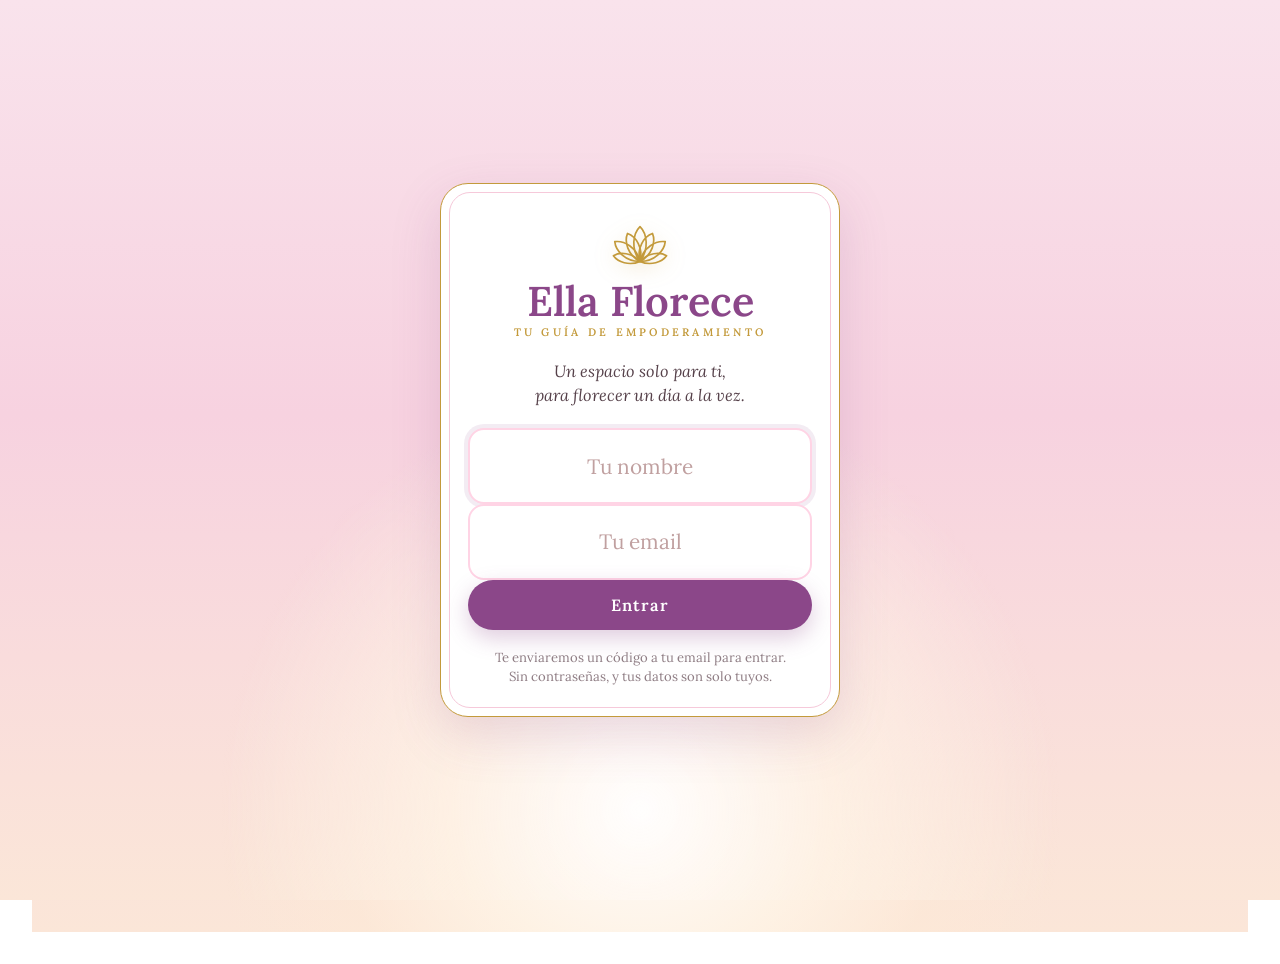
==== commit 978024af: "Nuevo nombre visible: Ella Florece Título, pantalla de entrada, portada, Yo, compartir, notificacion" ====
--- a/index.html
+++ b/index.html
@@ -7,7 +7,7 @@
   <meta name="description" content="Tu compañera de empoderamiento personal: diario emocional, metas, hábitos y más."/>
   <meta name="apple-mobile-web-app-capable" content="yes"/>
   <meta name="apple-mobile-web-app-status-bar-style" content="default"/>
-  <meta name="apple-mobile-web-app-title" content="Aurora"/>
+  <meta name="apple-mobile-web-app-title" content="Ella Florece"/>
   <link rel="manifest" href="/manifest.json"/>
   <link rel="apple-touch-icon" href="/icon-192.png"/>
   <link rel="icon" type="image/png" sizes="192x192" href="/icon-192.png"/>
@@ -15,7 +15,7 @@
   <link rel="preconnect" href="https://fonts.googleapis.com">
   <link rel="preconnect" href="https://fonts.gstatic.com" crossorigin>
   <link href="https://fonts.googleapis.com/css2?family=Libre+Baskerville:wght@400;700&display=swap" rel="stylesheet">
-  <title>Aurora - Tu Guía de Empoderamiento</title>
+  <title>Ella Florece - Tu Guía de Empoderamiento</title>
   <link rel="stylesheet" href="style.css?v=120" />
   
   <!-- ⭐ ADMIN MODE EARLY DETECTION -->
@@ -55,9 +55,10 @@
   <link rel="stylesheet" href="/aurora2.css?v=1">
   <link rel="stylesheet" href="/aurora3.css?v=11">
   <link rel="stylesheet" href="/hada.css?v=2">
+  <link rel="stylesheet" href="/habitos.css?v=1">
 </head>
 <body>
-  <header class="oculto">Aurora</header>
+  <header class="oculto">Ella Florece</header>
   
   <!-- Botón flotante para volver al menú -->
   <button class="btn-menu-flotante oculto" onclick="mostrarMenu()" title="Volver al Menú">
@@ -80,9 +81,9 @@
         <div class="a2-sol"></div>
         <div class="a2-adorno" style="top:7%;left:8%;width:34px;height:34px;animation-delay:-2s"><svg viewBox="-12 -12 24 24"><g fill="#F2B8C6"><path d="M0,0 C5,-4.2 3.8,-9.6 0,-12 C-3.8,-9.6 -5,-4.2 0,0 Z" transform="rotate(0)"/><path d="M0,0 C5,-4.2 3.8,-9.6 0,-12 C-3.8,-9.6 -5,-4.2 0,0 Z" transform="rotate(72)"/><path d="M0,0 C5,-4.2 3.8,-9.6 0,-12 C-3.8,-9.6 -5,-4.2 0,0 Z" transform="rotate(144)"/><path d="M0,0 C5,-4.2 3.8,-9.6 0,-12 C-3.8,-9.6 -5,-4.2 0,0 Z" transform="rotate(216)"/><path d="M0,0 C5,-4.2 3.8,-9.6 0,-12 C-3.8,-9.6 -5,-4.2 0,0 Z" transform="rotate(288)"/></g><circle r="2.4" fill="#C39A3B"/></svg></div><div class="a2-adorno" style="top:13%;right:10%;width:22px;height:22px;animation-delay:-6s"><svg viewBox="-12 -12 24 24"><g fill="#D9C7EA"><path d="M0,0 C5,-4.2 3.8,-9.6 0,-12 C-3.8,-9.6 -5,-4.2 0,0 Z" transform="rotate(0)"/><path d="M0,0 C5,-4.2 3.8,-9.6 0,-12 C-3.8,-9.6 -5,-4.2 0,0 Z" transform="rotate(72)"/><path d="M0,0 C5,-4.2 3.8,-9.6 0,-12 C-3.8,-9.6 -5,-4.2 0,0 Z" transform="rotate(144)"/><path d="M0,0 C5,-4.2 3.8,-9.6 0,-12 C-3.8,-9.6 -5,-4.2 0,0 Z" transform="rotate(216)"/><path d="M0,0 C5,-4.2 3.8,-9.6 0,-12 C-3.8,-9.6 -5,-4.2 0,0 Z" transform="rotate(288)"/></g><circle r="2.4" fill="#C39A3B"/></svg></div><div class="a2-adorno" style="top:24%;left:16%;width:12px;height:12px;animation-delay:-4s"><svg viewBox="-10 -10 20 20"><path fill="#C39A3B" d="M0,-10 C2.2,-2.2 2.2,-2.2 10,0 C2.2,2.2 2.2,2.2 0,10 C-2.2,2.2 -2.2,2.2 -10,0 C-2.2,-2.2 -2.2,-2.2 0,-10 Z"/></svg></div><div class="a2-adorno" style="top:20%;right:22%;width:10px;height:10px;animation-delay:-8s"><svg viewBox="-10 -10 20 20"><path fill="#C39A3B" d="M0,-10 C2.2,-2.2 2.2,-2.2 10,0 C2.2,2.2 2.2,2.2 0,10 C-2.2,2.2 -2.2,2.2 -10,0 C-2.2,-2.2 -2.2,-2.2 0,-10 Z"/></svg></div><div class="a2-adorno" style="bottom:16%;left:7%;width:26px;height:26px;animation-delay:-3s"><svg viewBox="-12 -12 24 24"><g fill="#F6D2B4"><path d="M0,0 C5,-4.2 3.8,-9.6 0,-12 C-3.8,-9.6 -5,-4.2 0,0 Z" transform="rotate(0)"/><path d="M0,0 C5,-4.2 3.8,-9.6 0,-12 C-3.8,-9.6 -5,-4.2 0,0 Z" transform="rotate(72)"/><path d="M0,0 C5,-4.2 3.8,-9.6 0,-12 C-3.8,-9.6 -5,-4.2 0,0 Z" transform="rotate(144)"/><path d="M0,0 C5,-4.2 3.8,-9.6 0,-12 C-3.8,-9.6 -5,-4.2 0,0 Z" transform="rotate(216)"/><path d="M0,0 C5,-4.2 3.8,-9.6 0,-12 C-3.8,-9.6 -5,-4.2 0,0 Z" transform="rotate(288)"/></g><circle r="2.4" fill="#C39A3B"/></svg></div><div class="a2-adorno" style="bottom:9%;right:8%;width:38px;height:38px;animation-delay:-9s"><svg viewBox="-12 -12 24 24"><g fill="#F6C9DA"><path d="M0,0 C5,-4.2 3.8,-9.6 0,-12 C-3.8,-9.6 -5,-4.2 0,0 Z" transform="rotate(0)"/><path d="M0,0 C5,-4.2 3.8,-9.6 0,-12 C-3.8,-9.6 -5,-4.2 0,0 Z" transform="rotate(72)"/><path d="M0,0 C5,-4.2 3.8,-9.6 0,-12 C-3.8,-9.6 -5,-4.2 0,0 Z" transform="rotate(144)"/><path d="M0,0 C5,-4.2 3.8,-9.6 0,-12 C-3.8,-9.6 -5,-4.2 0,0 Z" transform="rotate(216)"/><path d="M0,0 C5,-4.2 3.8,-9.6 0,-12 C-3.8,-9.6 -5,-4.2 0,0 Z" transform="rotate(288)"/></g><circle r="2.4" fill="#C39A3B"/></svg></div><div class="a2-adorno" style="bottom:26%;right:14%;width:11px;height:11px;animation-delay:-5s"><svg viewBox="-10 -10 20 20"><path fill="#B5527F" d="M0,-10 C2.2,-2.2 2.2,-2.2 10,0 C2.2,2.2 2.2,2.2 0,10 C-2.2,2.2 -2.2,2.2 -10,0 C-2.2,-2.2 -2.2,-2.2 0,-10 Z"/></svg></div>
         <div class="a2-contenido">
-          <img src="/static/images/cartas-aurora/loto.svg" alt="Aurora" class="a2-loto" />
+          <img src="/static/images/cartas-aurora/loto.svg" alt="Ella Florece" class="a2-loto" />
           <p class="a2-saludo" id="a2Saludo">Buenos días</p>
-          <h1 class="a2-nombre" id="a2Nombre">Aurora</h1>
+          <h1 class="a2-nombre" id="a2Nombre">Ella Florece</h1>
           <p class="a2-sub" id="a2Sub">Tu guía de empoderamiento</p>
           <div class="a2-tarjeta" id="a2Checkin">
             <div class="a2-preguntando">
@@ -114,7 +115,7 @@
           <p class="a3-fecha" id="a3Fecha"></p>
           <h1 class="a3-saludo" id="a3Saludo">Hola</h1>
         </div>
-        <div class="a3-racha" id="a3Racha" title="Días seguidos entrando a Aurora"><span class="a3-racha-num" id="a3RachaNum">1</span><span class="a3-racha-txt" id="a3RachaTxt">día</span></div>
+        <div class="a3-racha" id="a3Racha" title="Días seguidos entrando a Ella Florece"><span class="a3-racha-num" id="a3RachaNum">1</span><span class="a3-racha-txt" id="a3RachaTxt">día</span></div>
       </div>
 
       <div class="a3-animo-caja">
@@ -193,8 +194,8 @@
       </button>
       <div class="a3-lista">
         <button type="button" onclick="mostrarSeccion('progreso')"><span class="a3-ico">📊</span><span><b>Mi progreso</b><small>Todo lo que has avanzado</small></span><i>›</i></button>
-        <button type="button" onclick="a3Compartir()"><span class="a3-ico">💌</span><span><b>Compartir Aurora</b><small>Invita a tus amigas</small></span><i>›</i></button>
-        <button type="button" onclick="window.open('https://auroraempowerment.store/', '_blank')"><span class="a3-ico">🛍️</span><span><b>Tienda Aurora</b><small>Planners y más</small></span><i>›</i></button>
+        <button type="button" onclick="a3Compartir()"><span class="a3-ico">💌</span><span><b>Compartir Ella Florece</b><small>Invita a tus amigas</small></span><i>›</i></button>
+        <button type="button" onclick="window.open('https://auroraempowerment.store/', '_blank')"><span class="a3-ico">🛍️</span><span><b>Tienda</b><small>Planners y más</small></span><i>›</i></button>
         <button type="button" onclick="hadaCambiarVisible()"><span class="a3-ico">🧚</span><span><b id="hadaYoTexto">Ocultar a mi hada madrina</b><small>La que te saluda en Hoy</small></span><i>›</i></button>
         <button type="button" onclick="cerrarSesion()"><span class="a3-ico">🚪</span><span><b>Cerrar sesión</b><small>Puedes volver cuando quieras</small></span><i>›</i></button>
       </div>
@@ -315,7 +316,7 @@
               <div class="categoria-overlay"></div>
               <div class="tienda-badge-categoria">🛍️</div>
             </div>
-            <div class="categoria-nombre">Tienda Aurora</div>
+            <div class="categoria-nombre">Tienda Ella Florece</div>
             <div class="categoria-descripcion">Productos con propósito que te inspiran cada día ✨</div>
           </div>
           
@@ -340,14 +341,14 @@
       <!-- Registro de Usuario (solo si no está registrado) -->
       <div id="registro-form-container" class="registro-usuario-section">
         <div class="portada-aurora">
-          <img src="/icon-512.png" alt="Aurora Logo" class="logo-portada" />
-          <h2 class="titulo-portada">Aurora</h2>
+          <img src="/icon-512.png" alt="Ella Florece Logo" class="logo-portada" />
+          <h2 class="titulo-portada">Ella Florece</h2>
           <p class="tagline-portada">Tu Guía de Empoderamiento Personal</p>
         </div>
         
         <!-- Registration Form v2.1 - Email Collection ENABLED - 2025-12-03 20:55 -->
         <form id="userForm">
-          <h3>✨ Bienvenida a Aurora</h3>
+          <h3>✨ Bienvenida a Ella Florece</h3>
           <p style="text-align: center; color: #8b7d7d; margin-bottom: 20px;">
             Crea tu cuenta para comenzar tu transformación
           </p>
@@ -1265,7 +1266,7 @@
     <section id="seccion-ai-coach" class="seccion">
       <div class="bienvenida">
         <h1>💜 Mensajes de Apoyo</h1>
-        <p>✨ Palabras de ánimo de Aurora según cómo te sientes</p>
+        <p>✨ Palabras de ánimo de tu hada madrina según cómo te sientes</p>
       </div>
 
       <div class="ai-coach-container">
@@ -1274,7 +1275,7 @@
             <div class="chat-message ai">
               <div class="message-avatar">💜</div>
               <div class="message-content">
-                <p>¡Hola hermosa! Soy Aurora. Cuéntame cómo te sientes y te comparto un mensaje de apoyo sobre:</p>
+                <p>¡Hola, hermosa! Soy tu hada madrina. Cuéntame cómo te sientes y te comparto un mensaje de apoyo sobre:</p>
                 <ul style="margin: 0.5rem 0; padding-left: 1.5rem;">
                   <li>Consejos de autoestima y amor propio</li>
                   <li>Motivación para alcanzar tus metas</li>
@@ -1311,7 +1312,7 @@
     <section id="seccion-progreso" class="seccion">
       <div class="bienvenida">
         <h1>📊 Mi Progreso</h1>
-        <p>✨ Gestiona tu información y comparte Aurora</p>
+        <p>✨ Gestiona tu información y comparte Ella Florece</p>
       </div>
 
       <div class="datos-container">
@@ -1324,7 +1325,7 @@
 
       <!-- Compartir App -->
       <div class="compartir-whatsapp-section">
-        <h3>💌 Comparte Aurora con tus amigas</h3>
+        <h3>💌 Comparte Ella Florece con tus amigas</h3>
         <p class="compartir-descripcion">Invita a tus amigas a unirse a esta hermosa comunidad de empoderamiento</p>
         <button onclick="compartirWhatsApp()" class="btn-whatsapp">💚 Compartir por WhatsApp</button>
       </div>
@@ -1334,7 +1335,7 @@
         <div class="journal-content">
           <div class="journal-icon">🗓️✨</div>
           <div class="journal-text">
-            <h3>💜 Aurora te recomienda</h3>
+            <h3>💜 Ella Florece te recomienda</h3>
             <p>Descubre nuestra colección de Planners físicos diseñados especialmente para tu viaje de empoderamiento. ¡Organiza en papel tus metas y tus días! 🌸</p>
           </div>
         </div>
@@ -1415,7 +1416,7 @@
   </main>
 
   <!-- ===== AURORA 3 · pestañas de abajo ===== -->
-  <nav class="a3-pestanas" id="a3Pestanas" aria-label="Secciones de Aurora">
+  <nav class="a3-pestanas" id="a3Pestanas" aria-label="Secciones de Ella Florece">
     <button type="button" data-tab="hoy" onclick="a3Ir('hoy')"><svg viewBox="0 0 24 24" aria-hidden="true"><circle cx="12" cy="12" r="4"/><path d="M12 2v2M12 20v2M4.9 4.9l1.4 1.4M17.7 17.7l1.4 1.4M2 12h2M20 12h2M4.9 19.1l1.4-1.4M17.7 6.3l1.4-1.4"/></svg><span>Hoy</span></button>
     <button type="button" data-tab="diario" onclick="a3Ir('diario')"><svg viewBox="0 0 24 24" aria-hidden="true"><path d="M4 5a2 2 0 0 1 2-2h13v16H6a2 2 0 0 0-2 2z"/><path d="M4 21V5M8 7h7M8 11h5"/></svg><span>Diario</span></button>
     <button type="button" data-tab="crecer" onclick="a3Ir('crecer')"><svg viewBox="0 0 24 24" aria-hidden="true"><path d="M12 21v-9"/><path d="M12 12C12 7 8 4 4 4c0 4 3 8 8 8z"/><path d="M12 14c0-4 3-7 8-7 0 4-3 7-8 7z"/></svg><span>Crecer</span></button>
@@ -1425,21 +1426,21 @@
 
   <script src="device-id.js?v=1"></script>
   <script src="fotos.js?v=1"></script>
-  <script src="auth.js?v=1003"></script>
+  <script src="auth.js?v=1004"></script>
   <script src="sync.js?v=1000"></script>
-  <script src="script.js?v=1008"></script>
+  <script src="script.js?v=1009"></script>
   <script src="diario.js?v=1009"></script>
   <script src="diario-cuaderno.js?v=6"></script>
   <script src="metas.js?v=1001"></script>
   <script src="dashboard.js?v=1001"></script>
   <script src="datos.js?v=1000"></script>
-  <script src="empoderamiento.js?v=1000"></script>
+  <script src="empoderamiento.js?v=1001"></script>
   <script src="collage.js?v=1004"></script>
   <script src="vision-board.js?v=1005"></script>
-  <script src="premium.js?v=4"></script>
-  <script src="habitos-calendario.js?v=10"></script>
-  <script src="aurora2.js?v=2"></script>
-  <script src="aurora3.js?v=2"></script>
+  <script src="premium.js?v=6"></script>
+  <script src="habitos-calendario.js?v=12"></script>
+  <script src="aurora2.js?v=3"></script>
+  <script src="aurora3.js?v=4"></script>
   <script src="hada.js?v=2"></script>
   <!-- Funciones de limpieza (inline para evitar caché) -->
   <script>
@@ -1505,7 +1506,7 @@
           console.log('🗑️ Eliminando Service Worker:', registration);
           registration.unregister();
         });
-        console.log('✅ Todos los Service Workers eliminados - Aurora funcionando sin caché');
+        console.log('✅ Todos los Service Workers eliminados');
       });
     }
   </script>
--- a/habitos.css
+++ b/habitos.css
@@ -0,0 +1,108 @@
+/* =====================================================================
+   MIS HÁBITOS
+   ===================================================================== */
+#seccion-habitos-calendario > .btn-volver-inicio { display: none; }
+.hb { max-width: 560px; margin: 0 auto; padding: 0 1rem 1rem; box-sizing: border-box; color: var(--a2-texto, #56414A); font-family: system-ui, -apple-system, 'Segoe UI', sans-serif; }
+.hb button { font-family: inherit; -webkit-tap-highlight-color: transparent; }
+.hb-cab { text-align: center; margin: 0.2rem 0 1rem; }
+.hb-cab h1 { margin: 0; font: 500 1.8rem/1.15 var(--a2-serif, 'Lora', Georgia, serif); color: var(--a2-texto, #56414A); }
+.hb-cab p { margin: 4px 0 0; font: italic 0.92rem var(--a2-serif, 'Lora', Georgia, serif); color: var(--a2-suave, #9A8790); }
+
+/* --- calendario --- */
+.hb-cal { background: #fff; border-radius: 22px; padding: 14px 12px 12px; box-shadow: 0 6px 22px rgba(139, 71, 137, .10); border: 1px solid #F3E4EB; }
+.hb-cal-nav { display: flex; align-items: center; justify-content: space-between; margin-bottom: 8px; }
+.hb-cal-nav h2 { margin: 0; font: 500 1.2rem var(--a2-serif, 'Lora', Georgia, serif); color: #8B4789; }
+.hb-flecha { width: 36px; height: 36px; border-radius: 50%; border: 1px solid #F0D6E2; background: #FFF7FA; color: #8B4789; font-size: 1.4rem; line-height: 1; cursor: pointer; padding: 0 0 3px; }
+.hb-semana, .hb-dias { display: grid; grid-template-columns: repeat(7, minmax(0, 1fr)); gap: 5px; }
+.hb-semana span { text-align: center; font-size: 0.72rem; font-weight: 700; color: #B58AA3; padding: 4px 0; }
+.hb-dia {
+    position: relative; aspect-ratio: 1; border: 0; border-radius: 50%; cursor: pointer;
+    background: transparent; color: #6E4A60; font: 600 0.92rem system-ui, -apple-system, sans-serif;
+    display: flex; align-items: center; justify-content: center; transition: transform .15s, background .2s;
+}
+.hb-dia:active { transform: scale(.9); }
+.hb-dia.n1 { background: #FCE7F0; }
+.hb-dia.n2 { background: #F6C6DA; color: #7A2E57; }
+.hb-dia.n3 { background: linear-gradient(145deg, #C46A9C, #8B4789); color: #fff; }
+.hb-dia i { position: absolute; top: -3px; right: -1px; font-style: normal; font-size: 0.7rem; color: #D9AE52; }
+.hb-dia.hoy { box-shadow: inset 0 0 0 2px #D9AE52; }
+.hb-dia.sel { outline: 2px solid #8B4789; outline-offset: 2px; }
+.hb-leyenda { display: flex; justify-content: center; align-items: center; gap: 6px; flex-wrap: wrap; margin-top: 10px; font-size: 0.7rem; color: #9A8790; }
+.hb-leyenda i { width: 10px; height: 10px; border-radius: 50%; display: inline-block; margin-left: 6px; }
+.hb-leyenda .n1 { background: #FCE7F0; } .hb-leyenda .n2 { background: #F6C6DA; } .hb-leyenda .n3 { background: #A44F86; }
+
+/* --- tarjeta de hábitos que se abre --- */
+.hb-tarjeta { margin-top: 14px; background: #fff; border-radius: 22px; border: 1px solid #F3E4EB; box-shadow: 0 6px 22px rgba(139, 71, 137, .10); overflow: hidden; }
+.hb-tarjeta-cab { display: flex; align-items: center; gap: 12px; width: 100%; padding: 14px; border: 0; background: linear-gradient(135deg, #FFF4F8 0%, #FBE8F1 100%); cursor: pointer; text-align: left; }
+.hb-anillo {
+    --p: 0; flex-shrink: 0; width: 54px; height: 54px; border-radius: 50%;
+    background: conic-gradient(#A44F86 calc(var(--p) * 1%), #F3DCE7 0);
+    display: flex; align-items: center; justify-content: center;
+}
+.hb-anillo b { width: 42px; height: 42px; border-radius: 50%; background: #fff; display: flex; align-items: center; justify-content: center; font-size: 0.8rem; color: #8B4789; }
+.hb-tarjeta-txt { flex: 1; min-width: 0; display: flex; flex-direction: column; gap: 2px; }
+.hb-tarjeta-txt b { font: 500 1.05rem var(--a2-serif, 'Lora', Georgia, serif); color: #56414A; }
+.hb-tarjeta-txt small { font: italic 0.8rem/1.35 var(--a2-serif, 'Lora', Georgia, serif); color: #9A6B86; }
+.hb-chev { font-style: normal; font-size: 1.3rem; color: #B58AA3; transition: transform .3s; }
+.hb-tarjeta.abierta .hb-chev { transform: rotate(180deg); }
+.hb-tarjeta-cuerpo { display: none; padding: 6px 12px 12px; }
+.hb-tarjeta.abierta .hb-tarjeta-cuerpo { display: block; animation: hbAbrir .3s ease; }
+@keyframes hbAbrir { from { opacity: 0; transform: translateY(-6px); } to { opacity: 1; transform: none; } }
+
+.hb-fila { display: flex; align-items: center; gap: 8px; padding: 6px 0; border-bottom: 1px solid #F6ECF1; }
+.hb-fila:last-child { border-bottom: 0; }
+.hb-fila-toque { flex: 1; min-width: 0; display: flex; align-items: center; gap: 10px; border: 0; background: none; padding: 6px 2px; cursor: pointer; text-align: left; }
+.hb-emoji { flex-shrink: 0; width: 38px; height: 38px; border-radius: 12px; background: #FDF0F5; display: flex; align-items: center; justify-content: center; font-size: 1.25rem; }
+.hb-nombre { flex: 1; min-width: 0; font-size: 0.95rem; font-weight: 600; color: #5A3D52; }
+.hb-check {
+    flex-shrink: 0; width: 28px; height: 28px; border-radius: 50%; border: 2px solid #E2B6CB;
+    display: flex; align-items: center; justify-content: center; font-size: 0.95rem; font-weight: 700; color: #fff; transition: all .2s;
+}
+.hb-fila.hecho .hb-check { background: linear-gradient(145deg, #C46A9C, #8B4789); border-color: transparent; transform: scale(1.05); }
+.hb-fila.hecho .hb-nombre { color: #A07A90; text-decoration: line-through; text-decoration-color: #D9AACB; }
+.hb-fila.hecho .hb-emoji { background: #F6DDE9; }
+.hb-hora { flex-shrink: 0; border: 1px dashed #E2C3D2; background: #FFFAFC; color: #A35A80; border-radius: 999px; padding: 5px 9px; font-size: 0.72rem; font-weight: 600; cursor: pointer; }
+.hb-hora.puesta { border-style: solid; background: #FBF1E4; border-color: #EBD5AE; color: #8E6420; }
+.hb-acciones { text-align: center; margin-top: 8px; }
+.hb-editar { border: 0; background: none; color: #8B4789; font-weight: 700; font-size: 0.88rem; cursor: pointer; padding: 8px 12px; }
+.hb-vacio-txt { text-align: center; color: #9A8790; font-size: 0.9rem; padding: 1rem 0; }
+
+/* editar */
+.hb-sub { margin: 12px 0 6px; font: 500 0.95rem var(--a2-serif, 'Lora', Georgia, serif); color: #56414A; }
+.hb-elegir { display: flex; align-items: center; gap: 10px; width: 100%; border: 1px solid #F3E4EB; background: #fff; border-radius: 14px; padding: 6px 10px; margin-bottom: 6px; cursor: pointer; text-align: left; box-sizing: border-box; }
+.hb-elegir .hb-check { border-color: #E2C3D2; color: #B58AA3; }
+.hb-elegir.si { background: #FFF6FA; border-color: #EBC3D6; }
+.hb-elegir.si .hb-check { background: #A44F86; border-color: transparent; color: #fff; }
+.hb-quitar { border: 0; background: #F3DCE7; color: #8B4789; width: 28px; height: 28px; border-radius: 50%; font-size: 1.1rem; cursor: pointer; }
+.hb-nuevo { display: flex; gap: 6px; align-items: center; }
+.hb-nuevo-emoji { width: 42px; height: 42px; flex-shrink: 0; border-radius: 12px; border: 1px solid #F0D6E2; background: #FFF7FA; font-size: 1.3rem; cursor: pointer; }
+#seccion-habitos-calendario .hb-nuevo input { flex: 1; min-width: 0; height: 42px; box-sizing: border-box; border: 1px solid #F0D6E2 !important; border-radius: 12px !important; padding: 0 12px !important; font-size: 0.95rem !important; background: #fff !important; box-shadow: none !important; margin: 0 !important; }
+.hb-nuevo-btn { flex-shrink: 0; height: 42px; border: 0; border-radius: 12px; padding: 0 14px; background: #8B4789; color: #fff; font-weight: 700; cursor: pointer; }
+.hb-emojis { display: none; grid-template-columns: repeat(8, 1fr); gap: 2px; margin-top: 6px; padding: 6px; border-radius: 14px; background: #fff; border: 1px solid #F0D6E2; }
+.hb-emojis.abierto { display: grid; }
+.hb-emojis button { border: 0; background: none; font-size: 1.35rem; padding: 4px 0; border-radius: 8px; cursor: pointer; }
+.hb-emojis button:active { background: #FBF0F5; }
+
+/* recordatorios */
+.hb-recordar { margin-top: 14px; text-align: center; font-size: 0.85rem; color: #8E6B7E; line-height: 1.45; }
+.hb-recordar p { margin: 0; padding: 10px 14px; background: #FFF8EE; border: 1px solid #F1E0C0; border-radius: 16px; }
+.hb-recordar p button { border: 0; background: none; color: #8B4789; font-weight: 700; text-decoration: underline; cursor: pointer; padding: 0 2px; }
+.hb-activar { border: 0; border-radius: 999px; padding: 12px 22px; cursor: pointer; font-weight: 700; font-size: 0.95rem; color: #fff; background: linear-gradient(135deg, #D9AE52, #C08A2E); box-shadow: 0 6px 16px rgba(192, 138, 46, .3); }
+
+/* ventana para la hora */
+.hb-modal { position: fixed; inset: 0; z-index: 10000; background: rgba(60, 30, 50, .45); display: flex; align-items: flex-end; justify-content: center; padding: 0; }
+.hb-modal-caja {
+    width: 100%; max-width: 460px; background: #fff; border-radius: 26px 26px 0 0; padding: 22px 22px calc(22px + env(safe-area-inset-bottom));
+    text-align: center; animation: hbSubir .3s ease; box-sizing: border-box;
+}
+@media (min-width: 600px) { .hb-modal { align-items: center; } .hb-modal-caja { border-radius: 26px; } }
+@keyframes hbSubir { from { transform: translateY(40px); opacity: 0; } to { transform: none; opacity: 1; } }
+.hb-modal-emoji { font-size: 2rem; }
+.hb-modal-caja h3 { margin: 4px 0 2px; font: 500 1.25rem var(--a2-serif, 'Lora', Georgia, serif); color: #56414A; }
+.hb-modal-caja p { margin: 0 0 12px; color: #9A8790; font-size: 0.9rem; }
+#hbHoraInput { font-size: 1.6rem !important; padding: 10px 14px !important; border: 2px solid #F0D6E2 !important; border-radius: 16px !important; color: #8B4789; background: #FFF7FA !important; text-align: center; min-width: 170px; box-shadow: none !important; }
+.hb-modal-botones { display: grid; gap: 8px; margin-top: 16px; }
+.hb-modal-botones button { border: 0; border-radius: 14px; padding: 13px; font-size: 1rem; font-weight: 700; cursor: pointer; }
+.hb-modal-ok { background: #8B4789; color: #fff; }
+.hb-modal-quitar { background: #FBF0F5; color: #A35A80; }
+.hb-modal-cerrar { background: none; color: #9A8790; }
